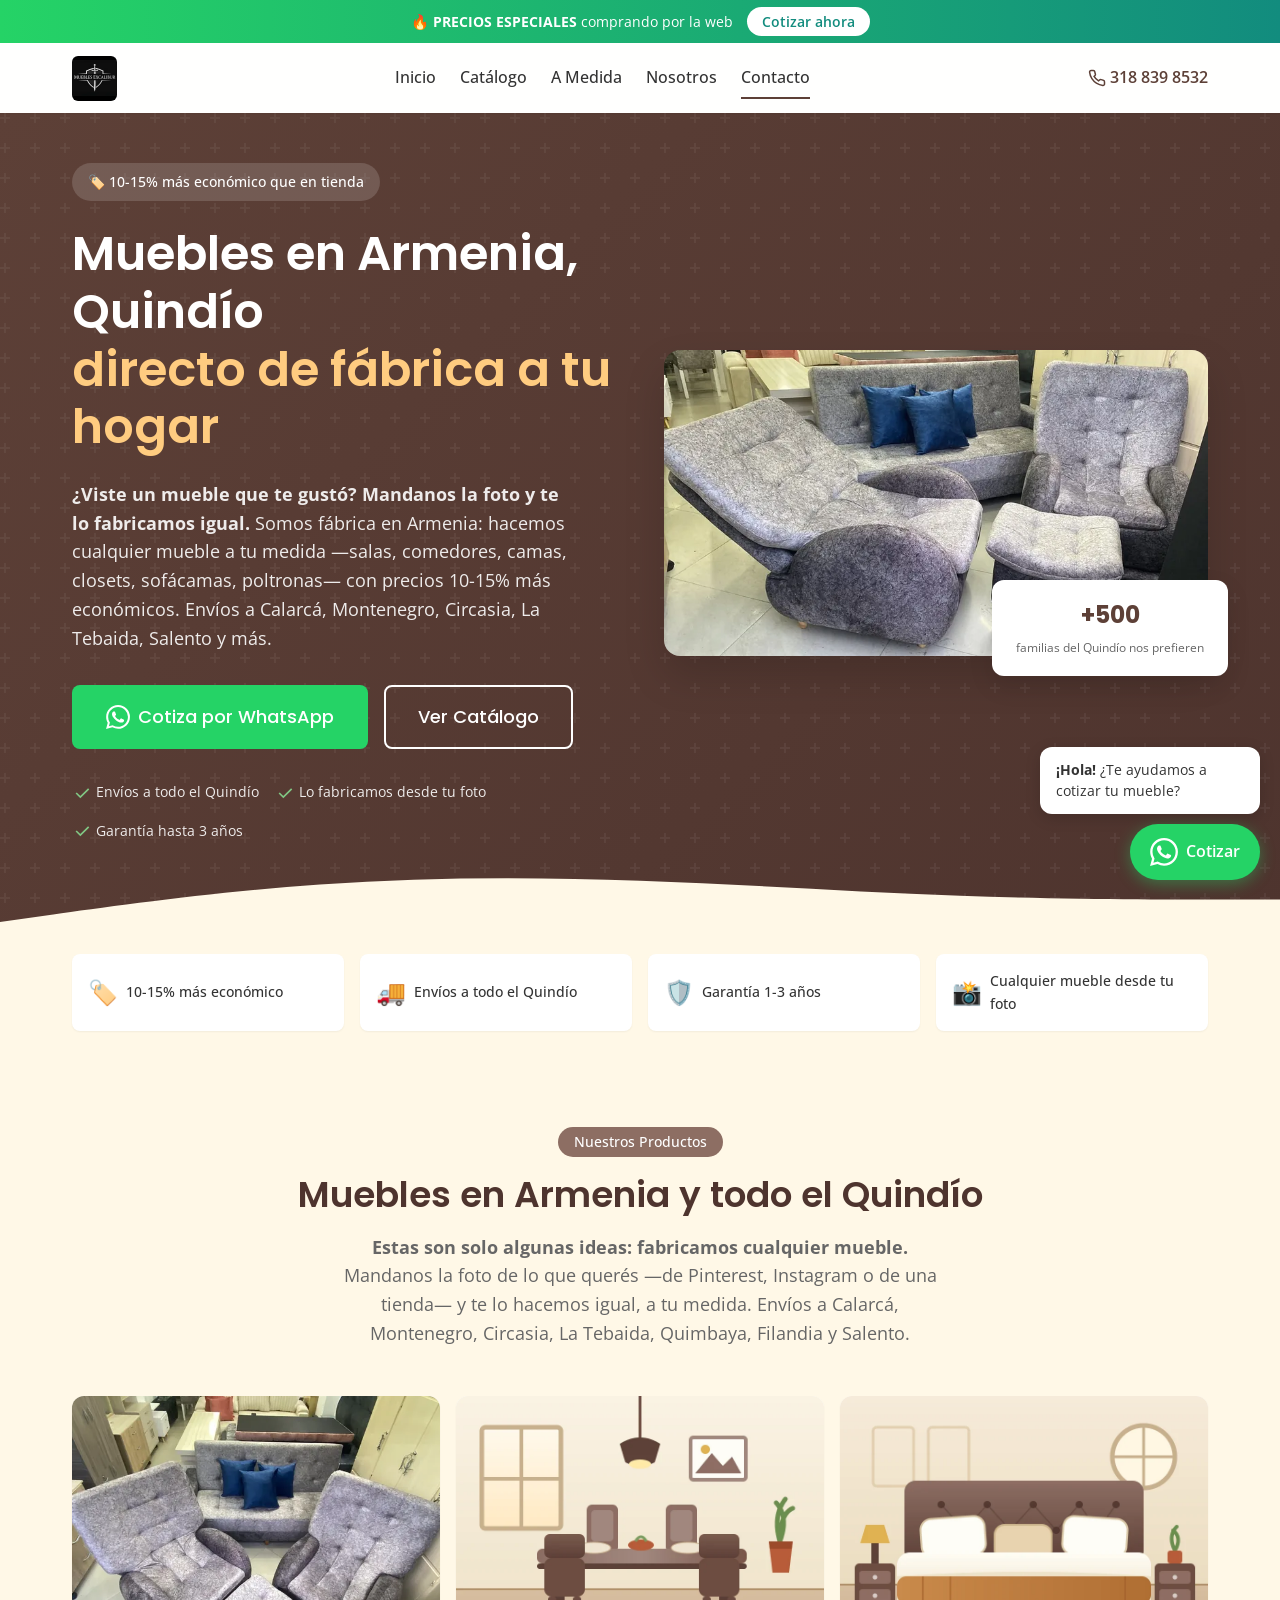
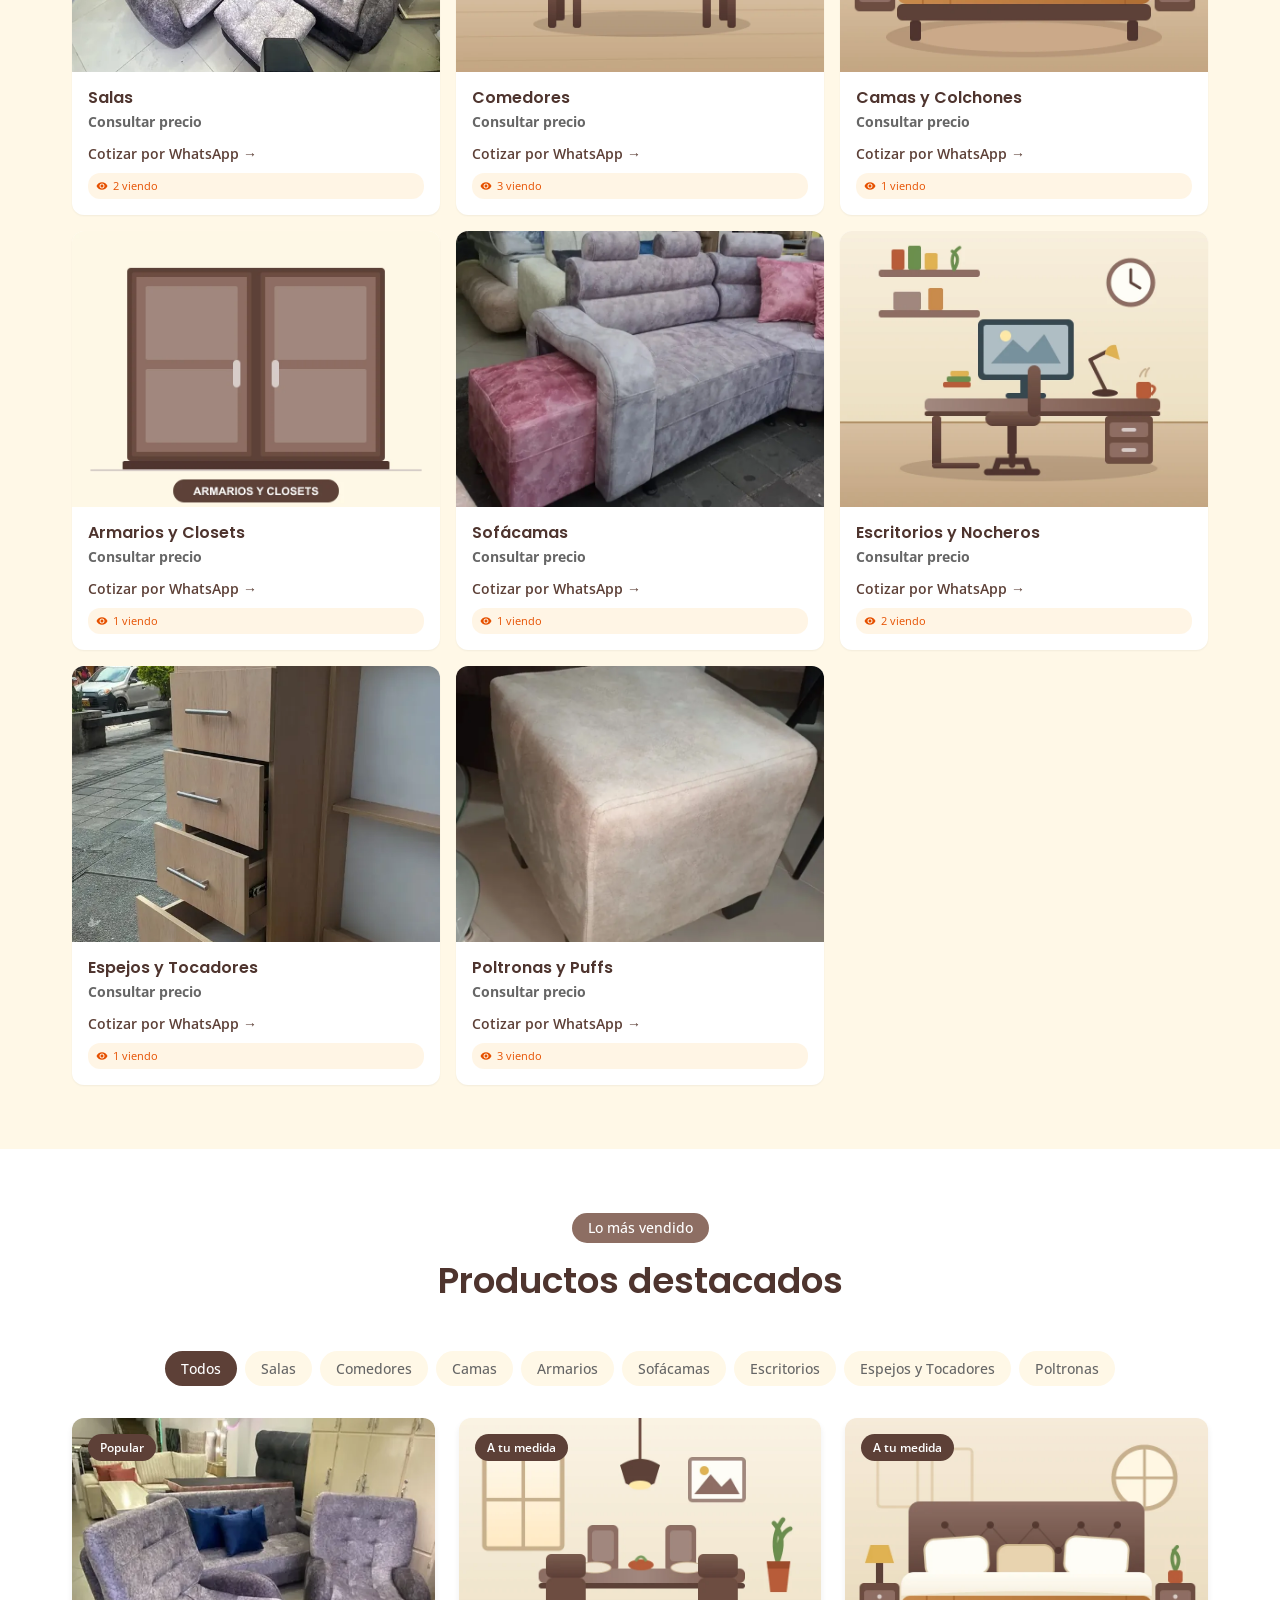
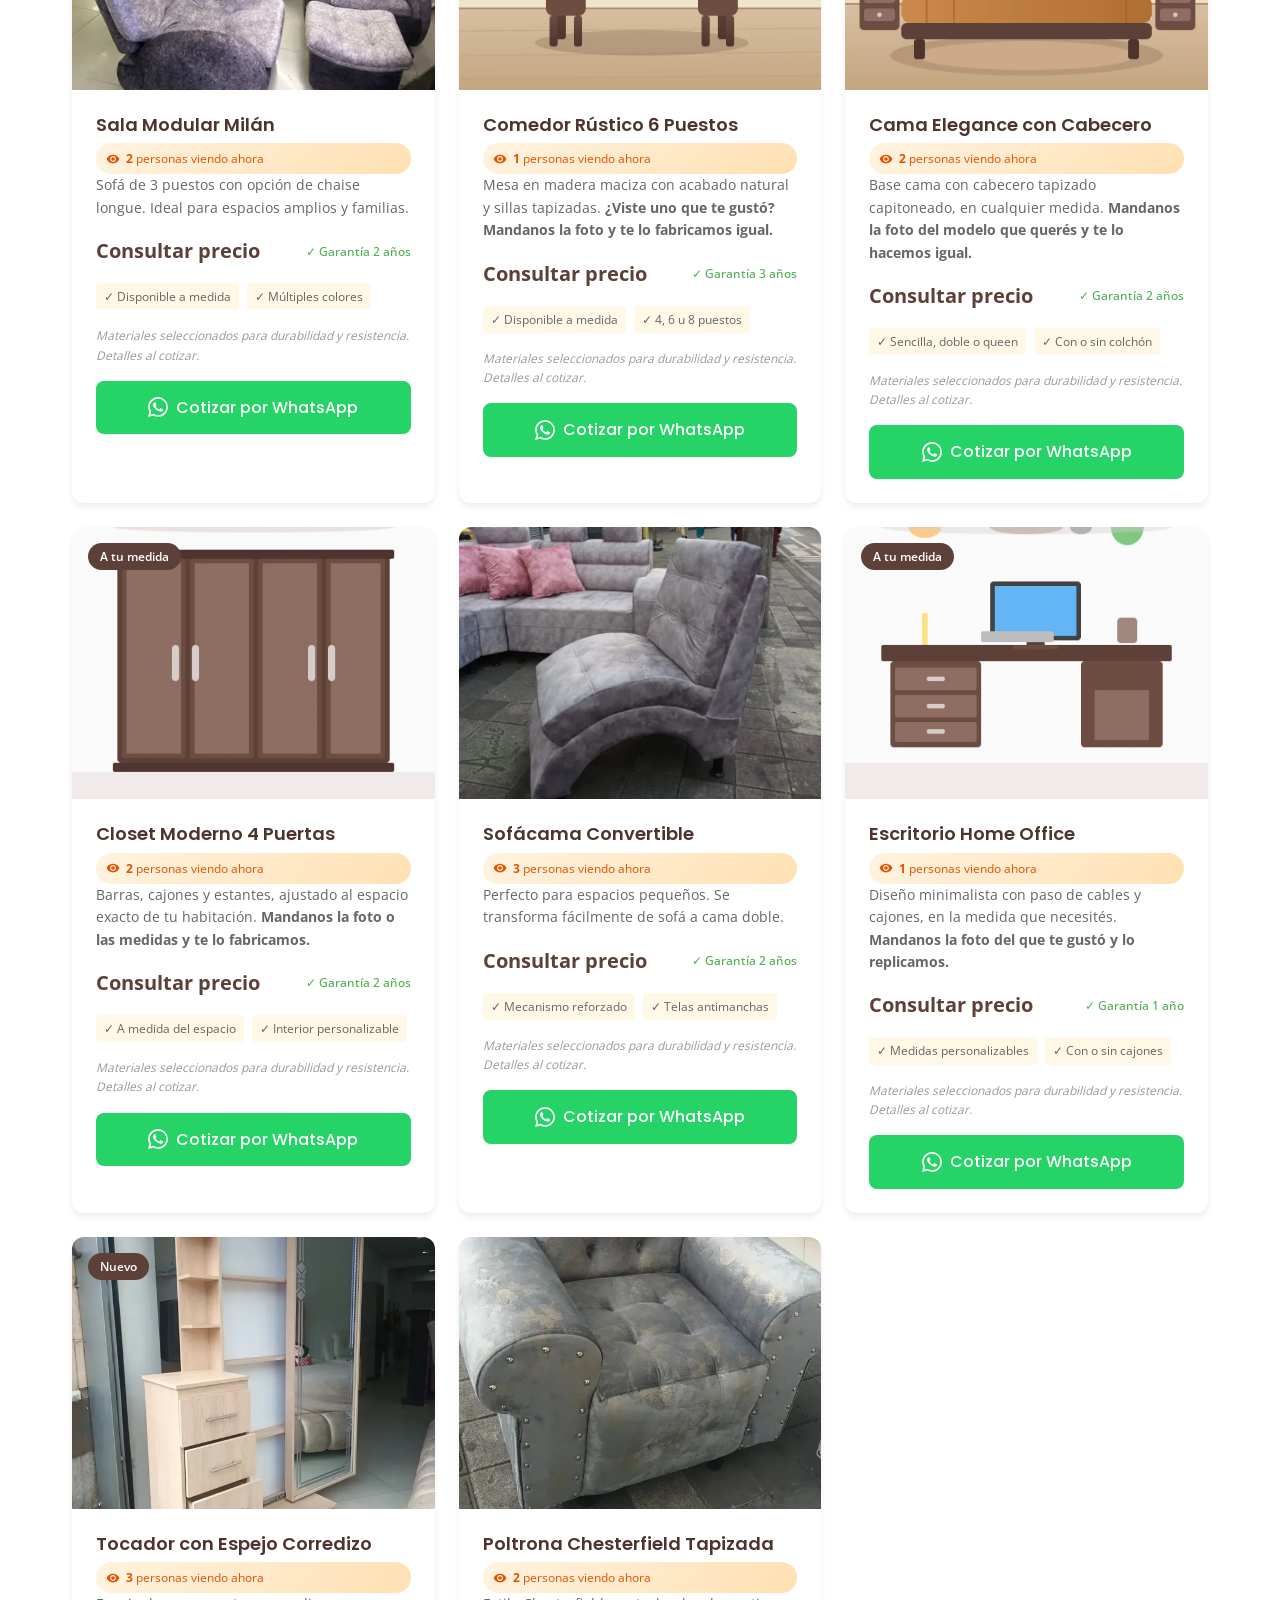
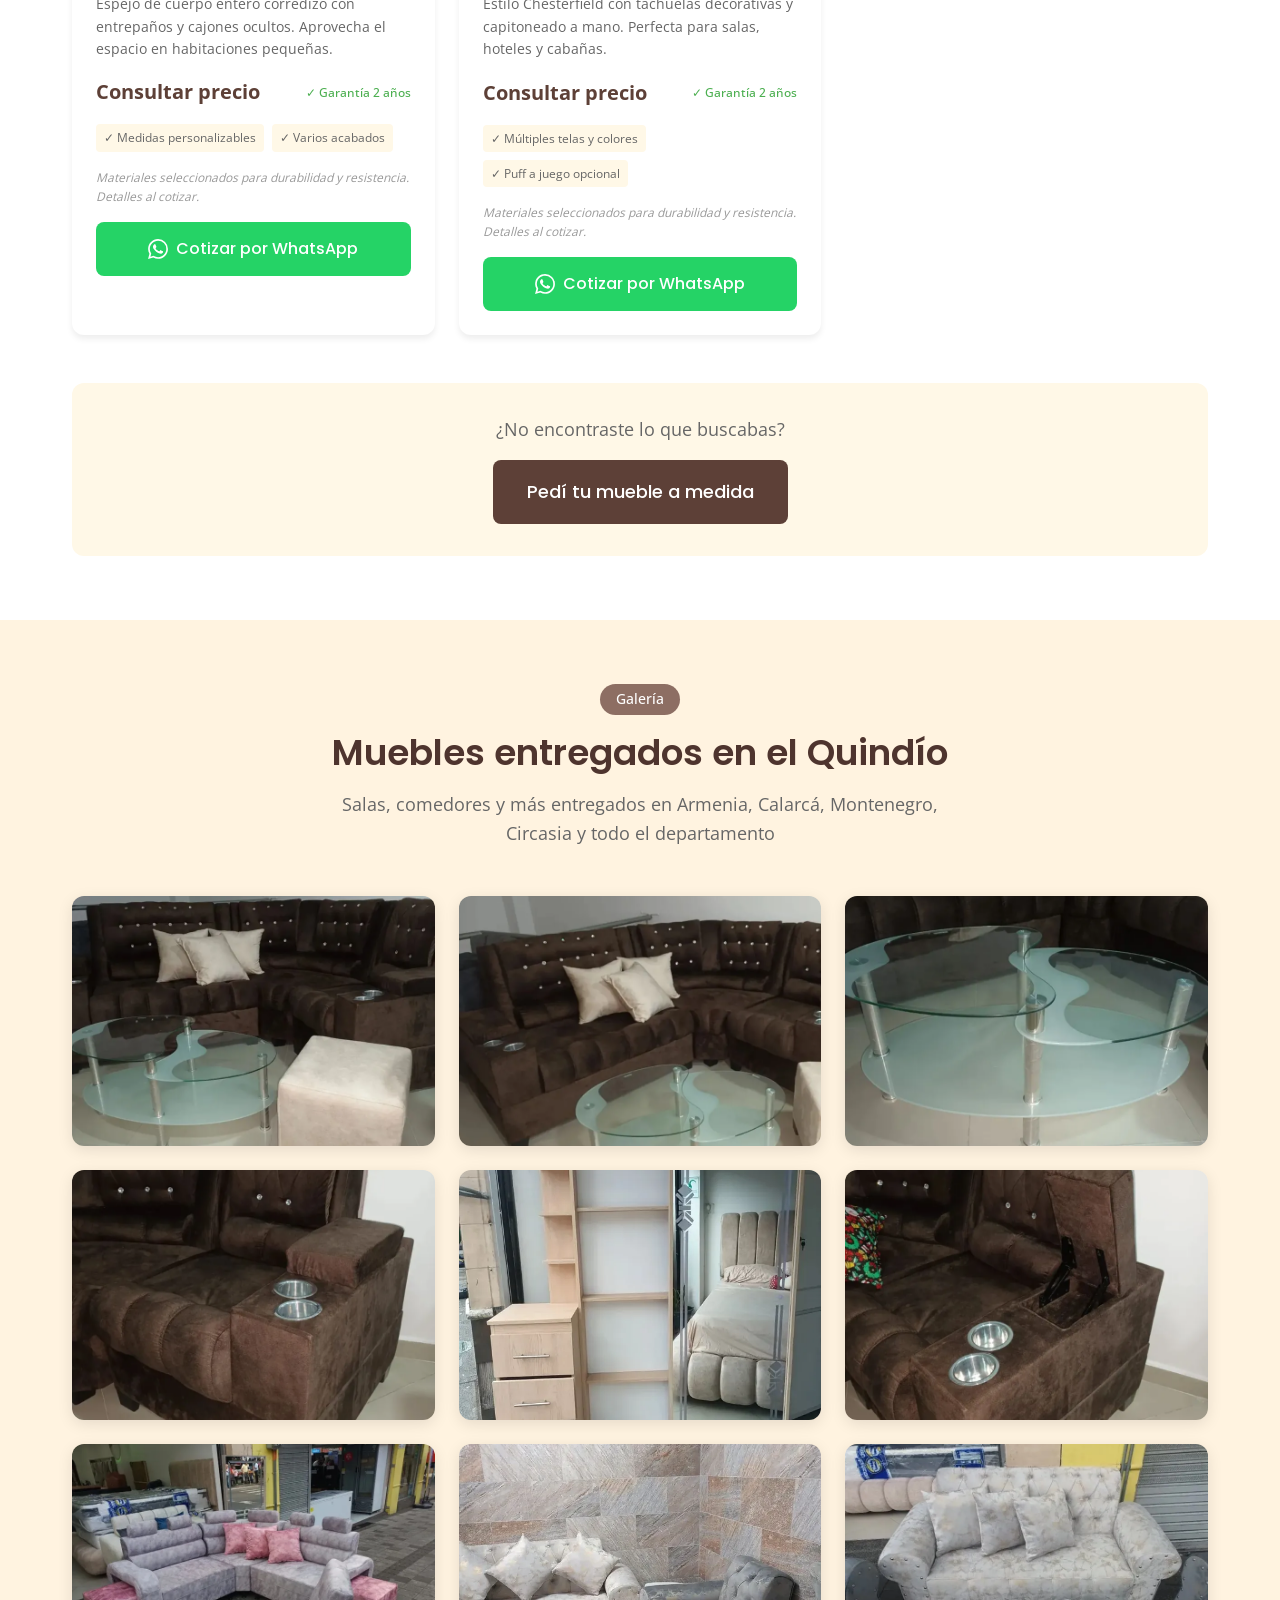
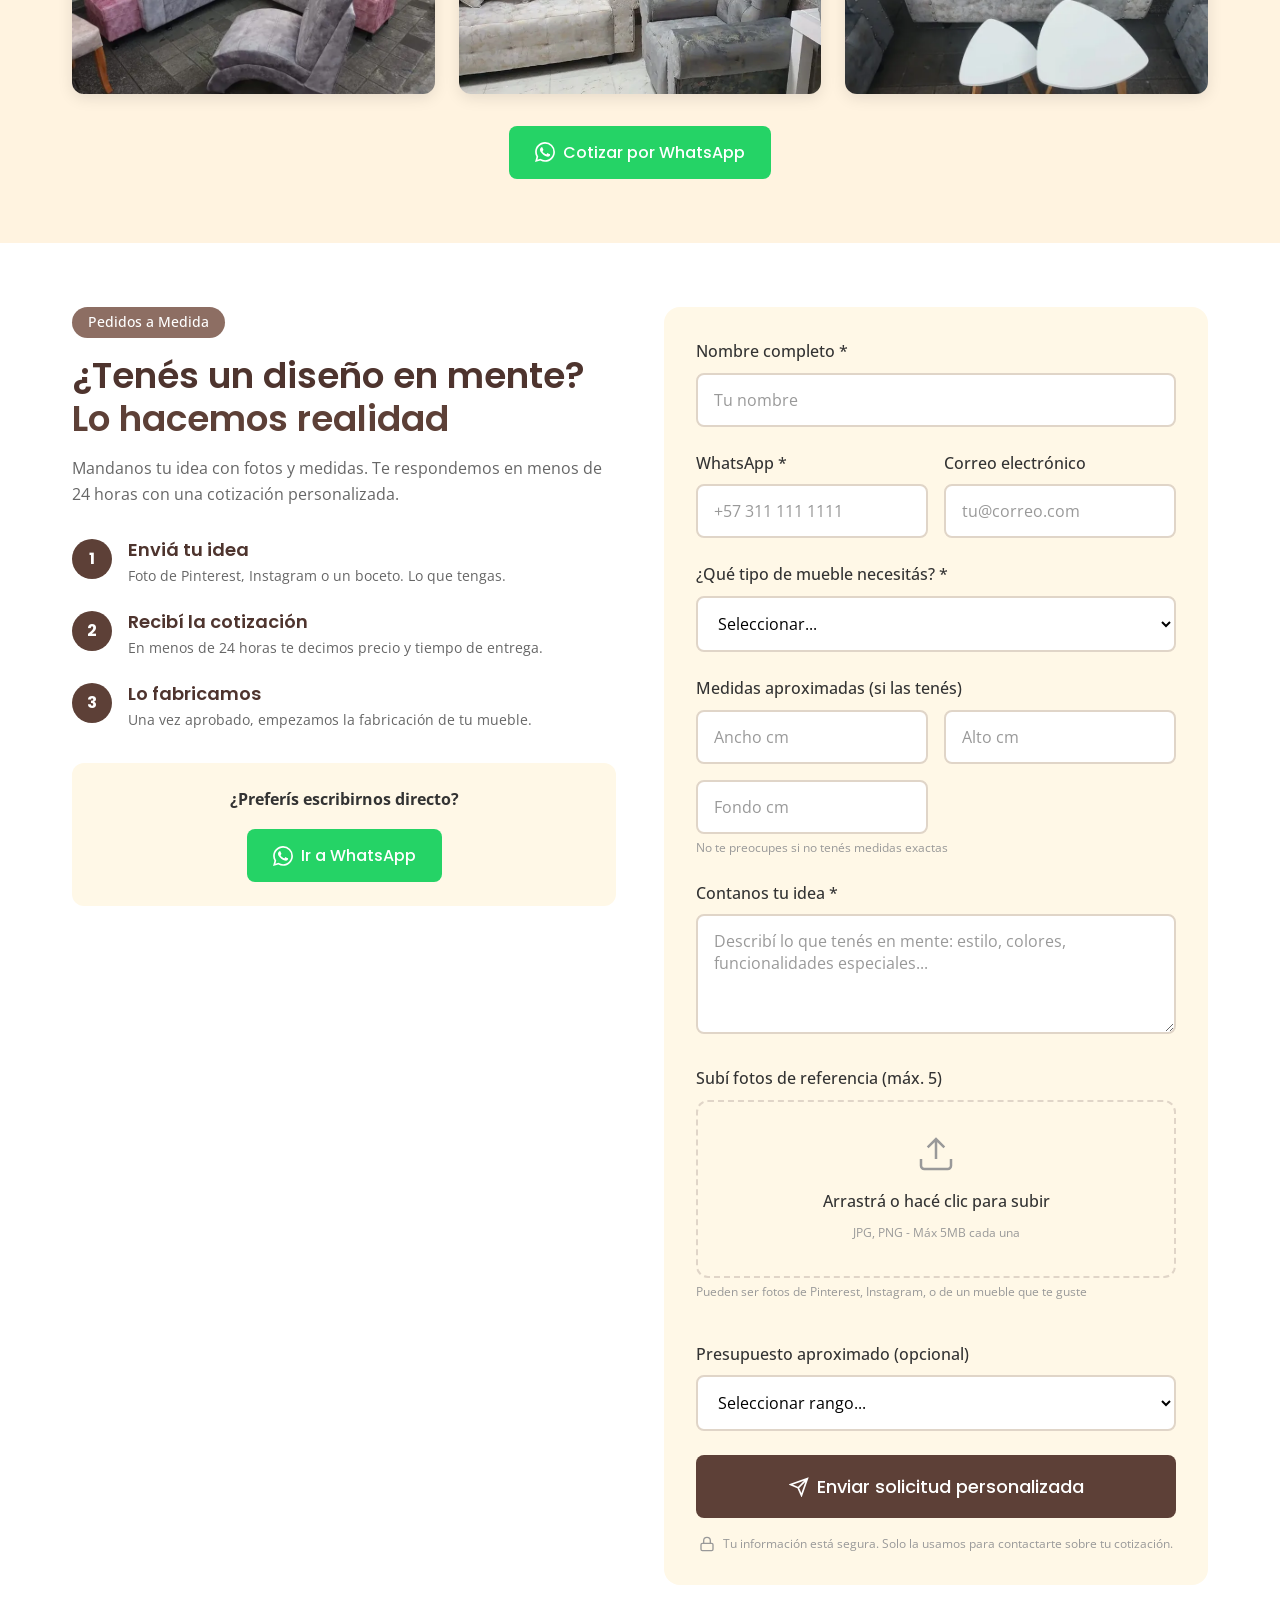
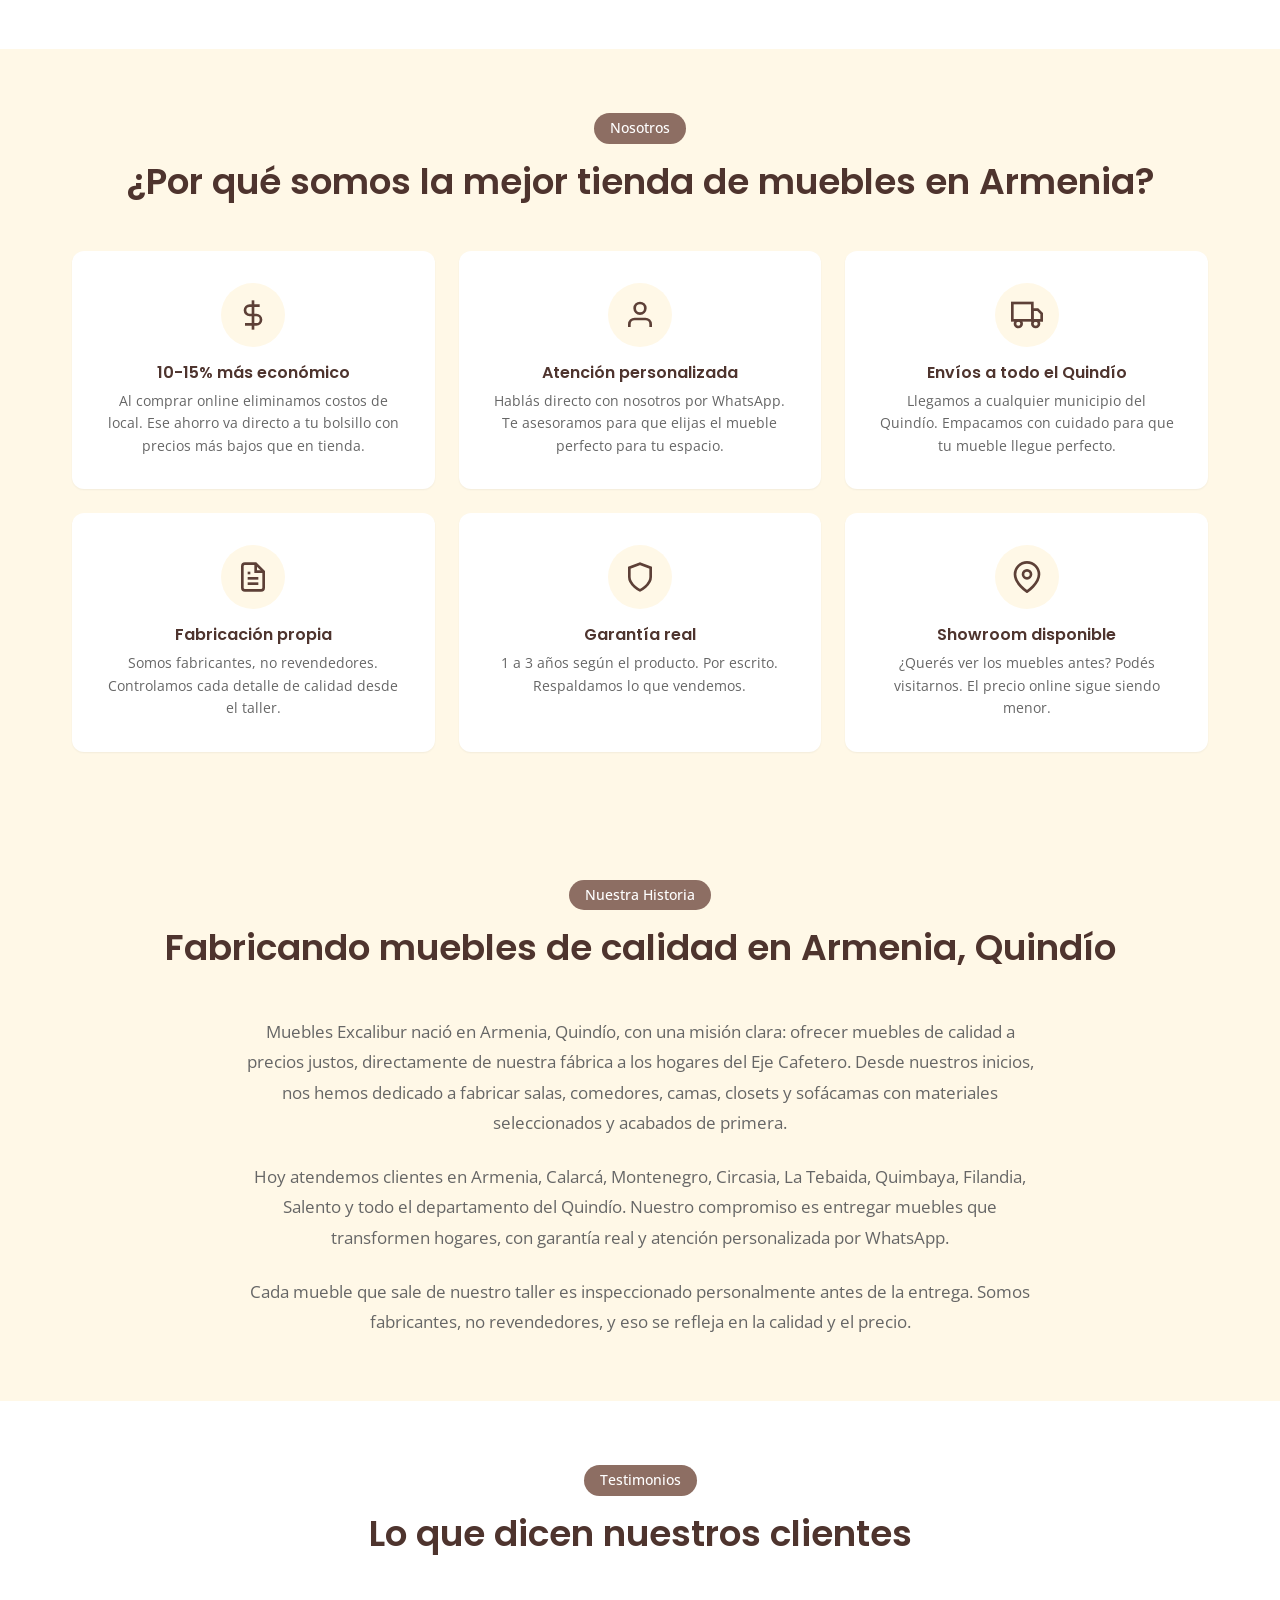
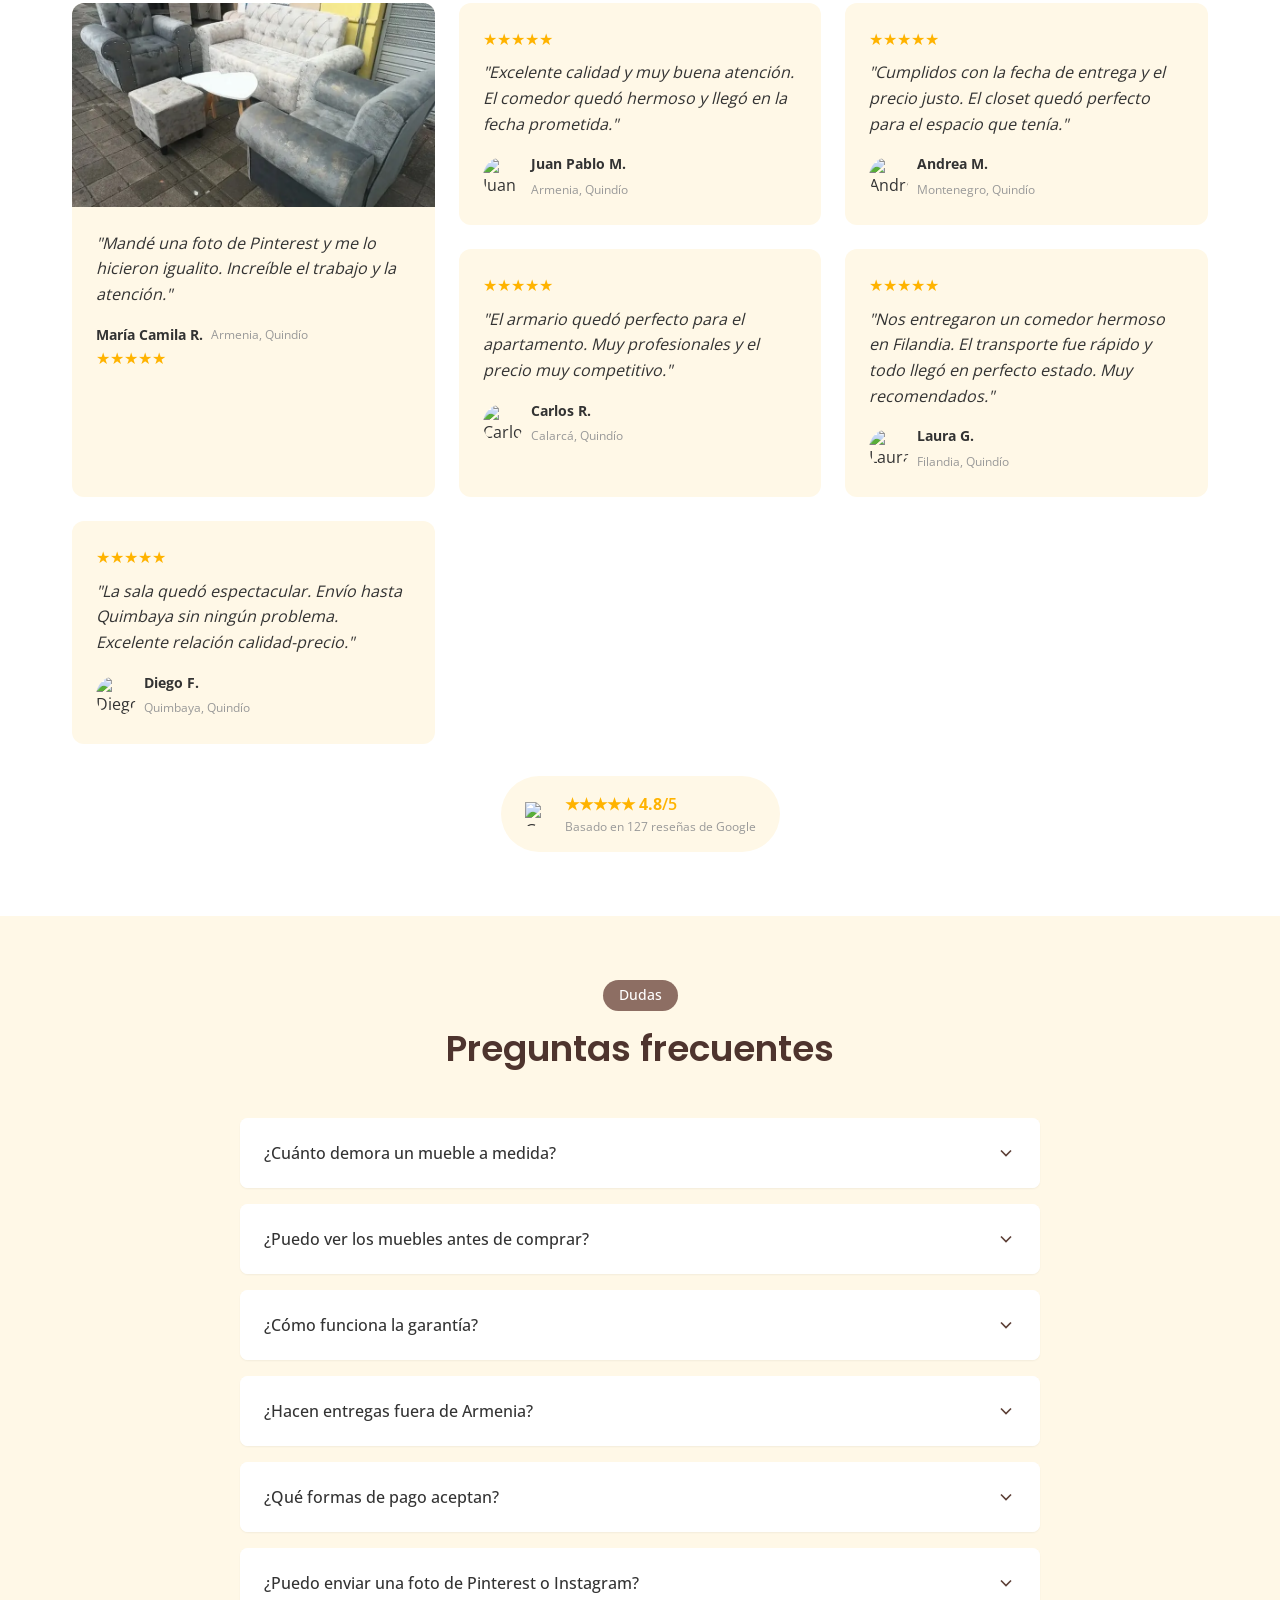
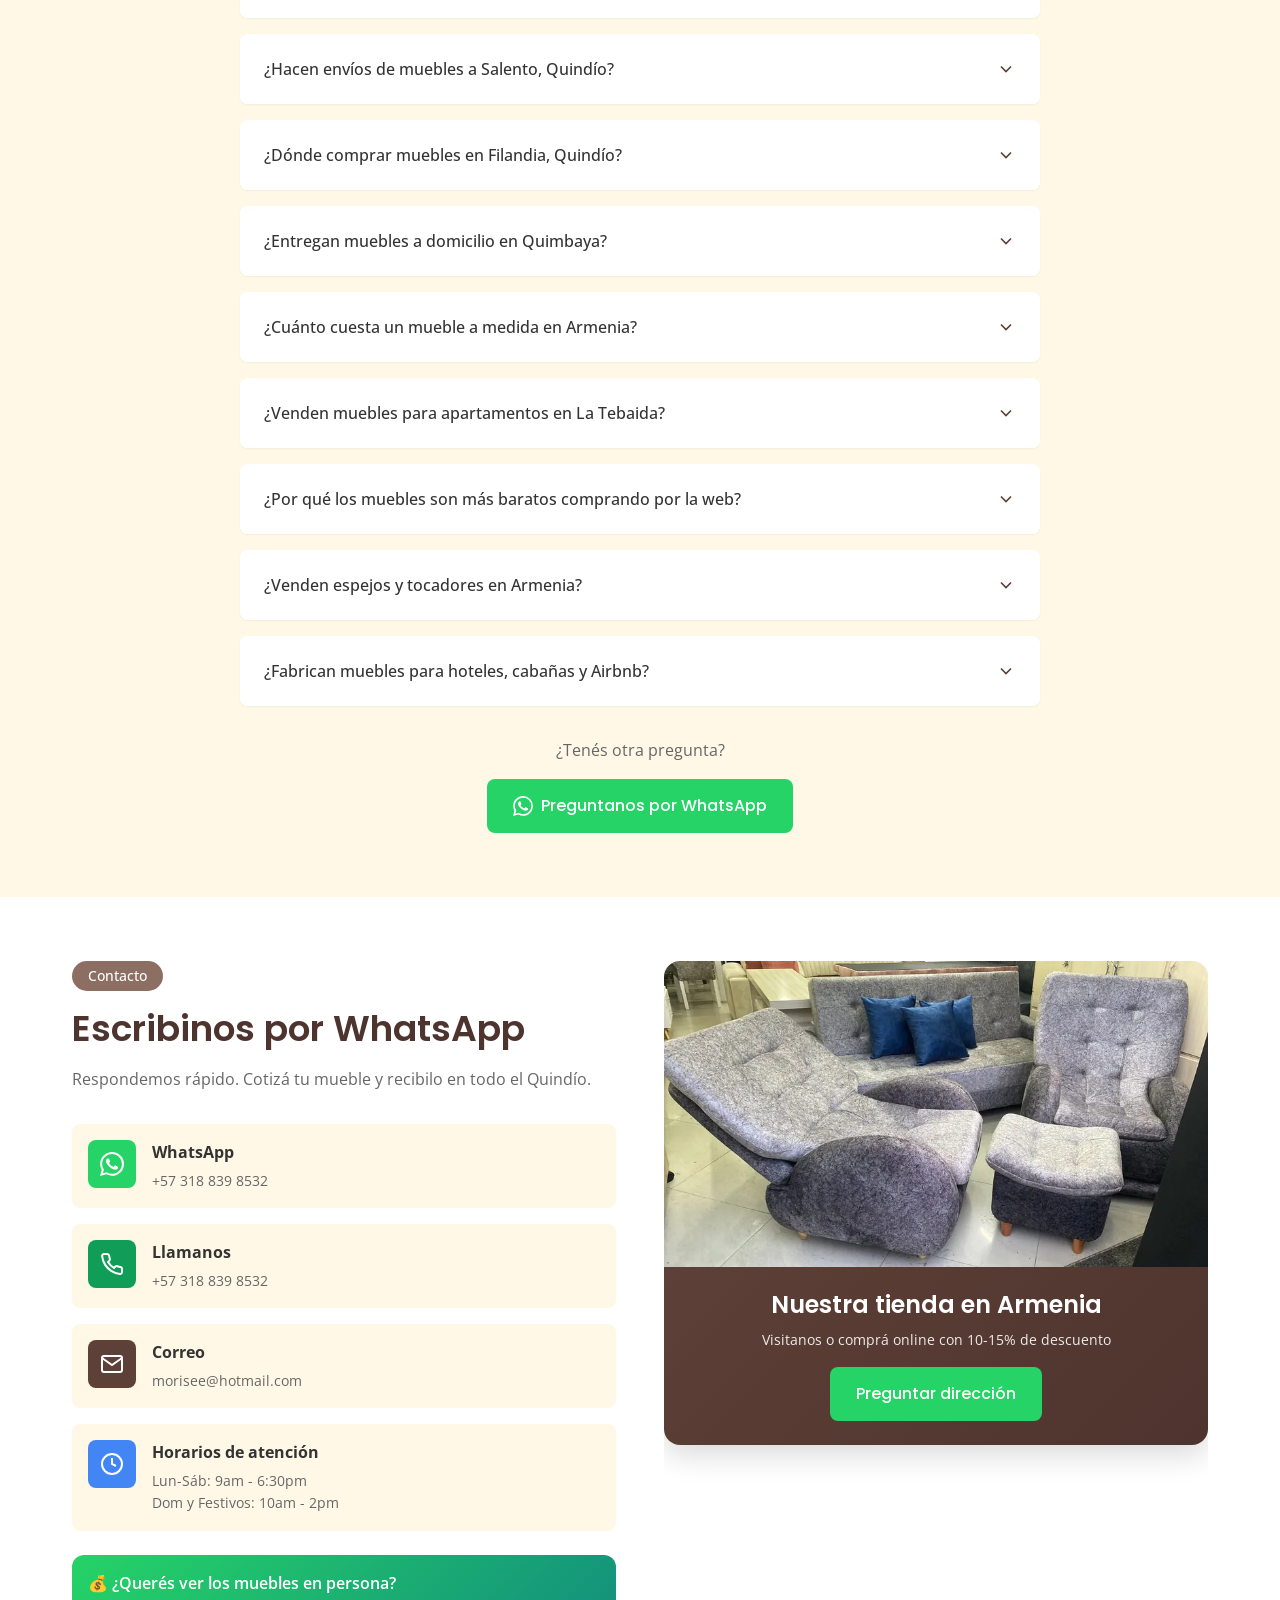
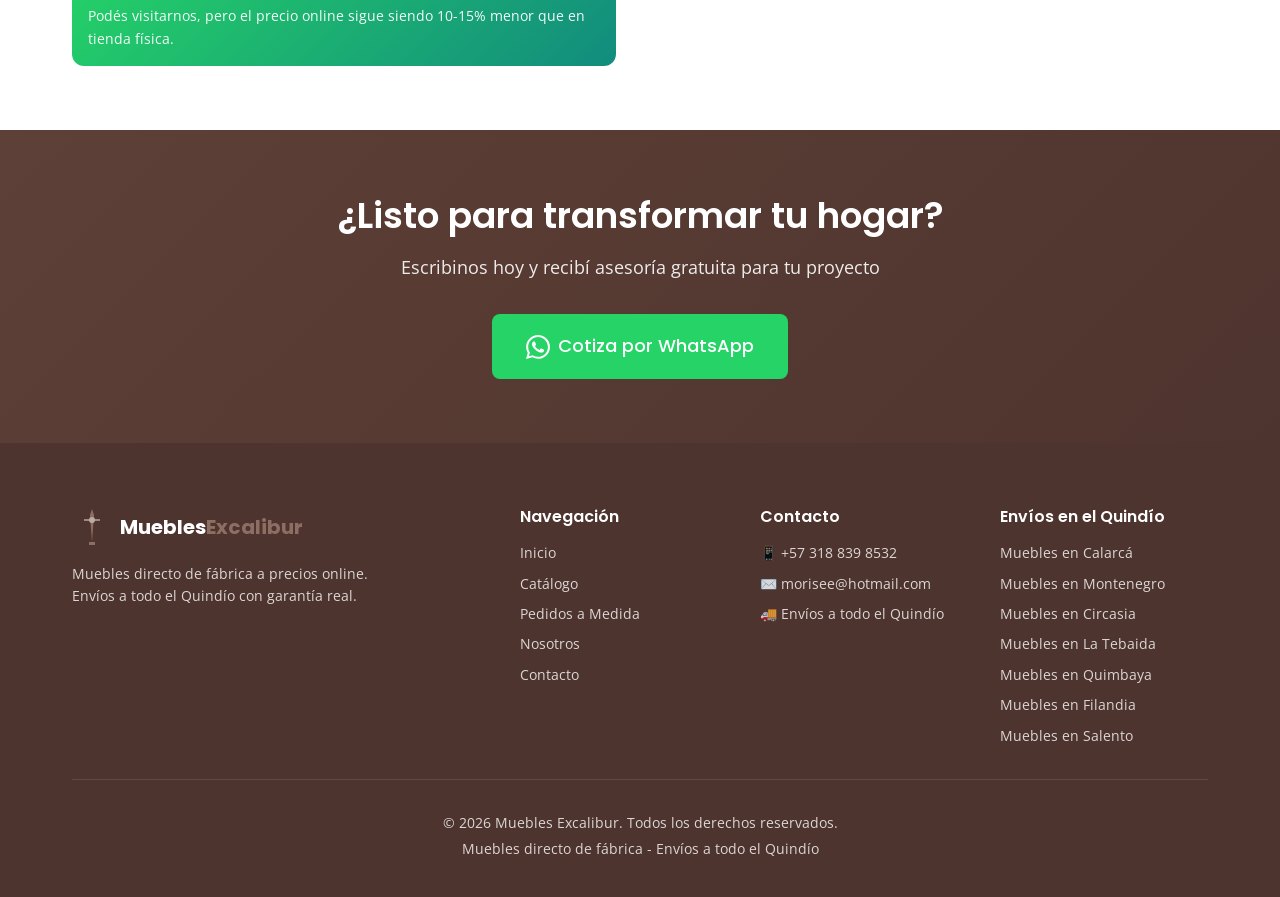
==== index.html @ cde72346 "Deprioritize the analytics download so content paints first Google Analytics pesa 166 KB y es el rec" ====
<!DOCTYPE html>
<!-- Muebles Excalibur - v2.0 - 2026-01-21 -->
<html lang="es-CO">
<head>
    <meta charset="UTF-8">
    <meta name="viewport" content="width=device-width, initial-scale=1.0">
    <meta name="google-site-verification" content="nU2U7CeqAAlBGGuFy47jcdB9jU6i9NDiXU0Qa13Nhok" />

    <!-- Google Analytics -->
    <!-- fetchpriority=low: gtag pesa 166 KB y es el recurso mas grande del sitio.
         Sin esto competia por el ancho de banda con el CSS y las fuentes justo
         cuando la pagina intenta pintar. Sigue cargando en la misma visita. -->
    <script async fetchpriority="low" src="https://www.googletagmanager.com/gtag/js?id=G-S5LZHPLNCJ"></script>
    <script>
      window.dataLayer = window.dataLayer || [];
      function gtag(){dataLayer.push(arguments);}
      gtag('js', new Date());
      gtag('config', 'G-S5LZHPLNCJ');
    </script>

    <!-- SEO Primary Meta Tags -->
    <title>Muebles Excalibur | Fábrica de Muebles en Armenia, Quindío - 10-15% Más Económico</title>
    <meta name="title" content="Muebles Excalibur | Fábrica de Muebles en Armenia, Quindío">
    <meta name="description" content="Mandanos la foto del mueble que querés y te lo fabricamos igual. Fábrica en Armenia, Quindío: salas, comedores, camas, closets a medida. ☎ 318 839 8532">
    <meta name="keywords" content="muebles Armenia, muebles Quindío, fábrica de muebles Armenia, fábrica de muebles Quindío, mueblería Armenia, mueblerías en Armenia Quindío, almacén de muebles Armenia, tienda de muebles Armenia, salas Armenia, comedores Armenia, camas Armenia, closets Armenia, sofácamas Quindío, muebles baratos Quindío, muebles económicos Armenia, muebles a medida Armenia, comprar muebles online Armenia, muebles Salento, muebles Filandia, muebles Calarcá, muebles Montenegro, muebles Circasia, muebles La Tebaida, muebles Quimbaya, muebles Eje Cafetero, espejos Armenia, tocadores Armenia, poltronas Armenia, sillones Armenia, puffs Armenia, muebles para hoteles Quindío, muebles para cabañas Salento, muebles para Airbnb Eje Cafetero, Muebles Excalibur">
    <meta name="author" content="Muebles Excalibur">
    <meta name="robots" content="index, follow, max-image-preview:large, max-snippet:-1, max-video-preview:-1">
    <meta name="googlebot" content="index, follow">
    <meta name="bingbot" content="index, follow">

    <!-- Canonical URL -->
    <link rel="canonical" href="https://mueblesexcalibur.com/">

    <!-- Language and Region -->
    <meta name="language" content="Spanish">
    <meta name="geo.region" content="CO-QUI">
    <meta name="geo.placename" content="Armenia, Quindío">
    <meta name="geo.position" content="4.5339;-75.6811">
    <meta name="ICBM" content="4.5339, -75.6811">

    <!-- Open Graph / Facebook -->
    <meta property="og:type" content="website">
    <meta property="og:url" content="https://mueblesexcalibur.com/">
    <meta property="og:title" content="Muebles Excalibur | Fábrica de Muebles en Armenia, Quindío">
    <meta property="og:description" content="Muebles directo de fábrica. 10-15% más económico comprando online. Salas, comedores, camas y más. Envío a todo el Quindío.">
    <meta property="og:image" content="https://mueblesexcalibur.com/images/og-image.jpg">
    <meta property="og:image:alt" content="Sala moderna fabricada por Muebles Excalibur en Armenia, Quindío">
    <meta property="og:image:width" content="1200">
    <meta property="og:image:height" content="630">
    <meta property="og:locale" content="es_CO">
    <meta property="og:site_name" content="Muebles Excalibur">

    <!-- Twitter Card -->
    <meta name="twitter:card" content="summary_large_image">
    <meta name="twitter:url" content="https://mueblesexcalibur.com/">
    <meta name="twitter:title" content="Muebles Excalibur | Fábrica de Muebles en Armenia, Quindío">
    <meta name="twitter:description" content="Muebles directo de fábrica. 10-15% más económico comprando online. Envío a todo el Quindío.">
    <meta name="twitter:image" content="https://mueblesexcalibur.com/images/og-image.jpg">

    <!-- Additional SEO -->
    <meta name="theme-color" content="#5D4037">
    <meta name="msapplication-TileColor" content="#5D4037">
    <meta name="apple-mobile-web-app-title" content="Muebles Excalibur">
    <meta name="application-name" content="Muebles Excalibur">

    <!-- Preconnect for Performance -->
    <link rel="dns-prefetch" href="https://wa.me">
    <!-- El hero solo se muestra desde 1024px (.hero-image esta en display:none por
         debajo), asi que sin este media el celular descargaba la imagen con
         prioridad alta para no mostrarla nunca. -->
    <link rel="preload" as="image" href="images/sala-1.webp" imagesrcset="images/sala-1-800.webp 800w, images/sala-1.webp 1200w" imagesizes="50vw" type="image/webp" media="(min-width: 1024px)">

    <!-- Fonts -->
    <link rel="preload" href="fonts/open-sans-variable.woff2" as="font" type="font/woff2" crossorigin>
    <link rel="preload" href="fonts/poppins-700.woff2" as="font" type="font/woff2" crossorigin>
    <link rel="stylesheet" href="fonts.css">

    <!-- Styles -->
    <link rel="stylesheet" href="styles.css">

    <!-- Favicon -->
    <link rel="icon" type="image/jpeg" href="images/logo.jpg">
    <link rel="apple-touch-icon" href="images/logo.jpg">

    <!-- Schema.org Structured Data - LocalBusiness -->
    <script type="application/ld+json">
    {
        "@context": "https://schema.org",
        "@type": "FurnitureStore",
        "name": "Muebles Excalibur",
        "description": "Fábrica de muebles en Armenia, Quindío. Salas, comedores, camas, closets y sofácamas a precios de fábrica.",
        "url": "https://mueblesexcalibur.com",
        "telephone": "+573188398532",
        "email": "morisee@hotmail.com",
        "address": {
            "@type": "PostalAddress",
            "addressLocality": "Armenia",
            "addressRegion": "Quindío",
            "addressCountry": "CO"
        },
        "geo": {
            "@type": "GeoCoordinates",
            "latitude": "4.5339",
            "longitude": "-75.6811"
        },
        "openingHoursSpecification": [
            {
                "@type": "OpeningHoursSpecification",
                "dayOfWeek": ["Monday", "Tuesday", "Wednesday", "Thursday", "Friday", "Saturday"],
                "opens": "09:00",
                "closes": "18:30"
            },
            {
                "@type": "OpeningHoursSpecification",
                "dayOfWeek": ["Sunday"],
                "opens": "10:00",
                "closes": "14:00"
            }
        ],
        "priceRange": "$$",
        "paymentAccepted": "Efectivo, Transferencia bancaria",
        "currenciesAccepted": "COP",
        "areaServed": [
            { "@type": "State", "name": "Quindío" },
            { "@type": "City", "name": "Armenia" },
            { "@type": "City", "name": "Calarcá" },
            { "@type": "City", "name": "Montenegro" },
            { "@type": "City", "name": "Circasia" },
            { "@type": "City", "name": "La Tebaida" },
            { "@type": "City", "name": "Quimbaya" },
            { "@type": "City", "name": "Filandia" },
            { "@type": "City", "name": "Salento" }
        ],
        "image": "https://mueblesexcalibur.com/images/og-image.jpg",
        "aggregateRating": {
            "@type": "AggregateRating",
            "ratingValue": "4.8",
            "reviewCount": "127"
        }
    }
    </script>

    <!-- Schema.org - Organization -->
    <script type="application/ld+json">
    {
        "@context": "https://schema.org",
        "@type": "Organization",
        "name": "Muebles Excalibur",
        "url": "https://mueblesexcalibur.com",
        "logo": "https://mueblesexcalibur.com/images/logo.jpg",
        "contactPoint": {
            "@type": "ContactPoint",
            "telephone": "+57-318-839-8532",
            "contactType": "sales",
            "availableLanguage": "Spanish"
        }
    }
    </script>

    <!-- Schema.org - WebSite -->
    <script type="application/ld+json">
    {
        "@context": "https://schema.org",
        "@type": "WebSite",
        "name": "Muebles Excalibur",
        "alternateName": "Muebles Excalibur Armenia Quindío",
        "url": "https://mueblesexcalibur.com/",
        "inLanguage": "es-CO",
        "publisher": {
            "@type": "Organization",
            "name": "Muebles Excalibur"
        }
    }
    </script>

    <!-- Schema.org - BreadcrumbList -->
    <script type="application/ld+json">
    {
        "@context": "https://schema.org",
        "@type": "BreadcrumbList",
        "itemListElement": [
            {
                "@type": "ListItem",
                "position": 1,
                "name": "Inicio",
                "item": "https://mueblesexcalibur.com/"
            },
            {
                "@type": "ListItem",
                "position": 2,
                "name": "Catálogo",
                "item": "https://mueblesexcalibur.com/#catalogo"
            },
            {
                "@type": "ListItem",
                "position": 3,
                "name": "Pedidos a Medida",
                "item": "https://mueblesexcalibur.com/#medida"
            },
            {
                "@type": "ListItem",
                "position": 4,
                "name": "Contacto",
                "item": "https://mueblesexcalibur.com/#contacto"
            }
        ]
    }
    </script>

    <!-- Schema.org - FAQPage for Rich Snippets -->
    <script type="application/ld+json">
    {
        "@context": "https://schema.org",
        "@type": "FAQPage",
        "mainEntity": [
            {
                "@type": "Question",
                "name": "¿Cuánto demora un mueble a medida en Armenia, Quindío?",
                "acceptedAnswer": {
                    "@type": "Answer",
                    "text": "Dependiendo del mueble, entre 2 y 4 semanas. Muebles de exhibición los entregamos en 2-3 días hábiles en Armenia y todo el Quindío."
                }
            },
            {
                "@type": "Question",
                "name": "¿Puedo ver los muebles antes de comprar en Muebles Excalibur?",
                "acceptedAnswer": {
                    "@type": "Answer",
                    "text": "¡Claro! Visitanos en el centro de Armenia. Tenemos muebles de exhibición y muestras de telas y materiales."
                }
            },
            {
                "@type": "Question",
                "name": "¿Cómo funciona la garantía de muebles en Muebles Excalibur?",
                "acceptedAnswer": {
                    "@type": "Answer",
                    "text": "Todos nuestros muebles tienen garantía de 1 a 3 años según el producto. Cubrimos defectos de fabricación y materiales. Te damos un certificado por escrito con tu compra."
                }
            },
            {
                "@type": "Question",
                "name": "¿Hacen entregas de muebles fuera de Armenia?",
                "acceptedAnswer": {
                    "@type": "Answer",
                    "text": "Sí, entregamos en todo el Quindío: Calarcá, Montenegro, Circasia, La Tebaida, Quimbaya, Filandia, Salento y demás municipios. El costo de transporte lo cotizamos según la distancia."
                }
            },
            {
                "@type": "Question",
                "name": "¿Qué formas de pago aceptan para comprar muebles?",
                "acceptedAnswer": {
                    "@type": "Answer",
                    "text": "Efectivo y transferencia bancaria (Bancolombia, Nequi, Daviplata). Para pedidos a medida pedimos un anticipo del 50% para iniciar fabricación."
                }
            },
            {
                "@type": "Question",
                "name": "¿Dónde comprar muebles baratos en Armenia, Quindío?",
                "acceptedAnswer": {
                    "@type": "Answer",
                    "text": "En Muebles Excalibur ofrecemos precios de fábrica, 10-15% más económicos que en tiendas tradicionales. Vendemos salas, comedores, camas, closets y sofácamas directamente al público en Armenia, Quindío."
                }
            },
            {
                "@type": "Question",
                "name": "¿Hacen envíos de muebles a Salento, Quindío?",
                "acceptedAnswer": {
                    "@type": "Answer",
                    "text": "Sí, entregamos muebles en Salento. Muchos de nuestros clientes en Salento nos eligen para amueblar cabañas, hoteles y casas. El transporte se cotiza según las dimensiones del mueble. Escribinos por WhatsApp para coordinar la entrega."
                }
            },
            {
                "@type": "Question",
                "name": "¿Dónde comprar muebles en Filandia, Quindío?",
                "acceptedAnswer": {
                    "@type": "Answer",
                    "text": "En Muebles Excalibur fabricamos y entregamos muebles en Filandia. Ofrecemos salas, comedores, camas, closets y sofácamas con precios de fábrica, 10-15% más económicos que en tiendas. Hacemos envíos directos a Filandia desde Armenia."
                }
            },
            {
                "@type": "Question",
                "name": "¿Entregan muebles a domicilio en Quimbaya?",
                "acceptedAnswer": {
                    "@type": "Answer",
                    "text": "Sí, hacemos entregas a domicilio en Quimbaya y en todo el Quindío. Empacamos con cuidado y transportamos en vehículos adecuados. El costo de envío a Quimbaya lo cotizamos según el tamaño del mueble."
                }
            },
            {
                "@type": "Question",
                "name": "¿Cuánto cuesta un mueble a medida en Armenia, Quindío?",
                "acceptedAnswer": {
                    "@type": "Answer",
                    "text": "El precio de un mueble a medida depende del diseño, los materiales y las dimensiones. En Muebles Excalibur manejamos precios desde $350.000 para muebles sencillos hasta $5.000.000+ para proyectos completos. Mandanos tu idea por WhatsApp y te cotizamos sin compromiso."
                }
            },
            {
                "@type": "Question",
                "name": "¿Venden muebles para apartamentos en La Tebaida?",
                "acceptedAnswer": {
                    "@type": "Answer",
                    "text": "Sí, tenemos muebles ideales para apartamentos en La Tebaida: sofácamas que ahorran espacio, closets a medida y escritorios compactos. Entregamos directo a La Tebaida con precios de fábrica."
                }
            },
            {
                "@type": "Question",
                "name": "¿Por qué los muebles son más baratos comprando por la web?",
                "acceptedAnswer": {
                    "@type": "Answer",
                    "text": "Al comprar online eliminamos costos de vendedores, alquiler de local grande y comisiones. Ese ahorro lo trasladamos a nuestros clientes con precios 10-15% más bajos. Es el mismo mueble, la misma calidad, la misma garantía, pero más económico. Aplica para Armenia, Calarcá, Montenegro, Circasia, La Tebaida, Quimbaya, Filandia y Salento."
                }
            },
            {
                "@type": "Question",
                "name": "¿Venden espejos y tocadores en Armenia, Quindío?",
                "acceptedAnswer": {
                    "@type": "Answer",
                    "text": "Sí, fabricamos tocadores con espejo corredizo, entrepaños y cajones, ideales para habitaciones. También espejos decorativos. Los entregamos en Armenia y todo el Quindío con precios de fábrica."
                }
            },
            {
                "@type": "Question",
                "name": "¿Fabrican muebles para hoteles, cabañas y Airbnb en el Quindío?",
                "acceptedAnswer": {
                    "@type": "Answer",
                    "text": "Sí, amueblamos hoteles, fincas, cabañas y apartamentos turísticos en Salento, Filandia, Armenia y todo el Eje Cafetero. Manejamos precios especiales por volumen y fabricamos a medida según el estilo de tu propiedad. Escribinos por WhatsApp para una cotización."
                }
            }
        ]
    }
    </script>

    <!-- Schema.org - Product List for Rich Snippets -->
    <script type="application/ld+json">
    {
        "@context": "https://schema.org",
        "@type": "ItemList",
        "name": "Productos Destacados - Muebles Excalibur Armenia",
        "numberOfItems": 8,
        "itemListElement": [
            {
                "@type": "ListItem",
                "position": 1,
                "item": {
                    "@type": "Product",
                    "name": "Sala Modular Milán",
                    "description": "Sofá de 3 puestos con opción de chaise longue. Disponible a medida en múltiples colores. Ideal para hogares en Armenia, Quindío.",
                    "image": "https://mueblesexcalibur.com/images/sala-3.jpg",
                    "brand": { "@type": "Brand", "name": "Muebles Excalibur" },
                    "offers": {
                        "@type": "AggregateOffer",
                        "priceCurrency": "COP",
                        "lowPrice": "800000",
                        "highPrice": "2500000",
                        "availability": "https://schema.org/InStock",
                        "seller": { "@type": "Organization", "name": "Muebles Excalibur" }
                    },
                    "aggregateRating": {
                        "@type": "AggregateRating",
                        "ratingValue": "4.9",
                        "reviewCount": "34"
                    }
                }
            },
            {
                "@type": "ListItem",
                "position": 2,
                "item": {
                    "@type": "Product",
                    "name": "Comedor Rústico 6 Puestos",
                    "description": "Mesa en madera maciza con acabado natural. Sillas ergonómicas con tapizado lavable. Entrega en Armenia y todo el Quindío.",
                    "image": "https://mueblesexcalibur.com/images/cat-comedores.jpg",
                    "brand": { "@type": "Brand", "name": "Muebles Excalibur" },
                    "offers": {
                        "@type": "AggregateOffer",
                        "priceCurrency": "COP",
                        "lowPrice": "1200000",
                        "highPrice": "3500000",
                        "availability": "https://schema.org/InStock"
                    },
                    "aggregateRating": {
                        "@type": "AggregateRating",
                        "ratingValue": "4.8",
                        "reviewCount": "28"
                    }
                }
            },
            {
                "@type": "ListItem",
                "position": 3,
                "item": {
                    "@type": "Product",
                    "name": "Cama Elegance con Cabecero",
                    "description": "Base cama con cabecero tapizado capitoneado. Disponible en todas las medidas estándar. Envío a todo el Quindío.",
                    "image": "https://mueblesexcalibur.com/images/cat-camas.jpg",
                    "brand": { "@type": "Brand", "name": "Muebles Excalibur" },
                    "offers": {
                        "@type": "AggregateOffer",
                        "priceCurrency": "COP",
                        "lowPrice": "600000",
                        "highPrice": "1800000",
                        "availability": "https://schema.org/InStock"
                    },
                    "aggregateRating": {
                        "@type": "AggregateRating",
                        "ratingValue": "4.7",
                        "reviewCount": "22"
                    }
                }
            },
            {
                "@type": "ListItem",
                "position": 4,
                "item": {
                    "@type": "Product",
                    "name": "Closet Moderno 4 Puertas",
                    "description": "Amplio espacio de almacenamiento con barras, cajones y estantes. Diseño elegante y funcional para hogares del Quindío.",
                    "image": "https://mueblesexcalibur.com/images/prod-closet-moderno.jpg",
                    "brand": { "@type": "Brand", "name": "Muebles Excalibur" },
                    "offers": {
                        "@type": "AggregateOffer",
                        "priceCurrency": "COP",
                        "lowPrice": "900000",
                        "highPrice": "3000000",
                        "availability": "https://schema.org/InStock"
                    },
                    "aggregateRating": {
                        "@type": "AggregateRating",
                        "ratingValue": "4.8",
                        "reviewCount": "19"
                    }
                }
            },
            {
                "@type": "ListItem",
                "position": 5,
                "item": {
                    "@type": "Product",
                    "name": "Sofácama Convertible",
                    "description": "Perfecto para espacios pequeños. Se transforma fácilmente de sofá a cama doble. Ideal para apartamentos en Armenia y La Tebaida.",
                    "image": "https://mueblesexcalibur.com/images/sala-6.jpg",
                    "brand": { "@type": "Brand", "name": "Muebles Excalibur" },
                    "offers": {
                        "@type": "AggregateOffer",
                        "priceCurrency": "COP",
                        "lowPrice": "700000",
                        "highPrice": "2000000",
                        "availability": "https://schema.org/InStock"
                    },
                    "aggregateRating": {
                        "@type": "AggregateRating",
                        "ratingValue": "4.9",
                        "reviewCount": "15"
                    }
                }
            },
            {
                "@type": "ListItem",
                "position": 6,
                "item": {
                    "@type": "Product",
                    "name": "Escritorio Home Office",
                    "description": "Diseño minimalista con espacio para cables y cajones laterales. Perfecto para trabajar desde casa en Armenia y el Quindío.",
                    "image": "https://mueblesexcalibur.com/images/prod-escritorio.jpg",
                    "brand": { "@type": "Brand", "name": "Muebles Excalibur" },
                    "offers": {
                        "@type": "AggregateOffer",
                        "priceCurrency": "COP",
                        "lowPrice": "350000",
                        "highPrice": "1200000",
                        "availability": "https://schema.org/InStock"
                    },
                    "aggregateRating": {
                        "@type": "AggregateRating",
                        "ratingValue": "4.7",
                        "reviewCount": "12"
                    }
                }
            },
            {
                "@type": "ListItem",
                "position": 7,
                "item": {
                    "@type": "Product",
                    "name": "Tocador con Espejo Corredizo",
                    "description": "Tocador con espejo de cuerpo entero corredizo, entrepaños y cajones. Ideal para habitaciones en Armenia y todo el Quindío.",
                    "image": "https://mueblesexcalibur.com/images/espejo-1.jpg",
                    "brand": { "@type": "Brand", "name": "Muebles Excalibur" },
                    "offers": {
                        "@type": "AggregateOffer",
                        "priceCurrency": "COP",
                        "lowPrice": "450000",
                        "highPrice": "1500000",
                        "availability": "https://schema.org/InStock",
                        "seller": { "@type": "Organization", "name": "Muebles Excalibur" }
                    },
                    "aggregateRating": {
                        "@type": "AggregateRating",
                        "ratingValue": "4.8",
                        "reviewCount": "11"
                    }
                }
            },
            {
                "@type": "ListItem",
                "position": 8,
                "item": {
                    "@type": "Product",
                    "name": "Poltrona Chesterfield Tapizada",
                    "description": "Poltrona tapizada estilo Chesterfield con tachuelas decorativas. Disponible en múltiples telas y colores. Fabricada en Armenia, Quindío.",
                    "image": "https://mueblesexcalibur.com/images/sala-17.jpg",
                    "brand": { "@type": "Brand", "name": "Muebles Excalibur" },
                    "offers": {
                        "@type": "AggregateOffer",
                        "priceCurrency": "COP",
                        "lowPrice": "400000",
                        "highPrice": "1200000",
                        "availability": "https://schema.org/InStock",
                        "seller": { "@type": "Organization", "name": "Muebles Excalibur" }
                    },
                    "aggregateRating": {
                        "@type": "AggregateRating",
                        "ratingValue": "4.9",
                        "reviewCount": "9"
                    }
                }
            }
        ]
    }
    </script>
</head>
<body>
    <!-- Promo Banner -->
    <div class="promo-banner" style="background: linear-gradient(90deg, #25D366 0%, #128C7E 100%); color: white; text-align: center; padding: 10px 15px; font-size: 0.9rem; position: relative; z-index: 1001;">
        <span style="margin-right: 10px;">🔥 <strong>PRECIOS ESPECIALES</strong> comprando por la web</span>
        <a href="https://wa.me/573188398532?text=(Orden%20en%20linea)%20Hola%20Mauricio%20%F0%9F%91%8B%20Vi%20la%20promoci%C3%B3n%20en%20la%20web%20y%20quiero%20cotizar." style="background: white; color: #128C7E; padding: 5px 15px; border-radius: 20px; text-decoration: none; font-weight: 600; font-size: 0.85rem;">Cotizar ahora</a>
    </div>

    <!-- Header -->
    <header class="header" id="header">
        <div class="container">
            <a href="#inicio" class="logo">
                <picture><source srcset="images/logo.webp" type="image/webp"><img src="images/logo.jpg" width="720" height="720" alt="Muebles Excalibur" class="logo-icon" style="height: 45px; width: auto; border-radius: 6px;"></picture>
            </a>

            <nav class="nav" id="nav">
                <a href="#inicio" class="nav-link active">Inicio</a>
                <a href="#catalogo" class="nav-link">Catálogo</a>
                <a href="#medida" class="nav-link">A Medida</a>
                <a href="#nosotros" class="nav-link">Nosotros</a>
                <a href="#contacto" class="nav-link">Contacto</a>
            </nav>

            <div class="header-actions">
                <a href="https://wa.me/573188398532?text=(Orden%20en%20linea)%20Hola%20Mauricio%20%F0%9F%91%8B%20Estoy%20interesado%20en%20sus%20muebles." class="header-phone">
                    <svg width="18" height="18" viewBox="0 0 24 24" fill="none" stroke="currentColor" stroke-width="2">
                        <path d="M22 16.92v3a2 2 0 0 1-2.18 2 19.79 19.79 0 0 1-8.63-3.07 19.5 19.5 0 0 1-6-6 19.79 19.79 0 0 1-3.07-8.67A2 2 0 0 1 4.11 2h3a2 2 0 0 1 2 1.72 12.84 12.84 0 0 0 .7 2.81 2 2 0 0 1-.45 2.11L8.09 9.91a16 16 0 0 0 6 6l1.27-1.27a2 2 0 0 1 2.11-.45 12.84 12.84 0 0 0 2.81.7A2 2 0 0 1 22 16.92z"/>
                    </svg>
                    <span>318 839 8532</span>
                </a>
                <button class="menu-toggle" id="menuToggle" aria-label="Abrir menú">
                    <span></span>
                    <span></span>
                    <span></span>
                </button>
            </div>
        </div>
    </header>

    <!-- Hero Section -->
    <section class="hero" id="inicio">
        <div class="hero-bg"></div>
        <div class="container">
            <div class="hero-content">
                <span class="hero-badge">🏷️ 10-15% más económico que en tienda</span>
                <h1 class="hero-title">Muebles en Armenia, Quindío<br><span class="highlight">directo de fábrica a tu hogar</span></h1>
                <p class="hero-subtitle"><strong>¿Viste un mueble que te gustó? Mandanos la foto y te lo fabricamos igual.</strong> Somos fábrica en Armenia: hacemos cualquier mueble a tu medida —salas, comedores, camas, closets, sofácamas, poltronas— con precios 10-15% más económicos. Envíos a Calarcá, Montenegro, Circasia, La Tebaida, Salento y más.</p>

                <div class="hero-buttons">
                    <a href="https://wa.me/573188398532?text=(Orden%20en%20linea)%20Hola%20Mauricio%20%F0%9F%91%8B%20Vi%20su%20p%C3%A1gina%20web%20y%20me%20gustar%C3%ADa%20cotizar%20un%20mueble." class="btn btn-whatsapp btn-lg">
                        <svg width="24" height="24" viewBox="0 0 24 24" fill="currentColor">
                            <path d="M17.472 14.382c-.297-.149-1.758-.867-2.03-.967-.273-.099-.471-.148-.67.15-.197.297-.767.966-.94 1.164-.173.199-.347.223-.644.075-.297-.15-1.255-.463-2.39-1.475-.883-.788-1.48-1.761-1.653-2.059-.173-.297-.018-.458.13-.606.134-.133.298-.347.446-.52.149-.174.198-.298.298-.497.099-.198.05-.371-.025-.52-.075-.149-.669-1.612-.916-2.207-.242-.579-.487-.5-.669-.51-.173-.008-.371-.01-.57-.01-.198 0-.52.074-.792.372-.272.297-1.04 1.016-1.04 2.479 0 1.462 1.065 2.875 1.213 3.074.149.198 2.096 3.2 5.077 4.487.709.306 1.262.489 1.694.625.712.227 1.36.195 1.871.118.571-.085 1.758-.719 2.006-1.413.248-.694.248-1.289.173-1.413-.074-.124-.272-.198-.57-.347m-5.421 7.403h-.004a9.87 9.87 0 01-5.031-1.378l-.361-.214-3.741.982.998-3.648-.235-.374a9.86 9.86 0 01-1.51-5.26c.001-5.45 4.436-9.884 9.888-9.884 2.64 0 5.122 1.03 6.988 2.898a9.825 9.825 0 012.893 6.994c-.003 5.45-4.437 9.884-9.885 9.884m8.413-18.297A11.815 11.815 0 0012.05 0C5.495 0 .16 5.335.157 11.892c0 2.096.547 4.142 1.588 5.945L.057 24l6.305-1.654a11.882 11.882 0 005.683 1.448h.005c6.554 0 11.89-5.335 11.893-11.893a11.821 11.821 0 00-3.48-8.413z"/>
                        </svg>
                        Cotiza por WhatsApp
                    </a>
                    <a href="#catalogo" class="btn btn-outline btn-lg">Ver Catálogo</a>
                </div>

                <div class="hero-trust">
                    <div class="trust-item">
                        <svg width="20" height="20" viewBox="0 0 24 24" fill="none" stroke="currentColor" stroke-width="2">
                            <path d="M5 12l5 5L20 7"/>
                        </svg>
                        <span>Envíos a todo el Quindío</span>
                    </div>
                    <div class="trust-item">
                        <svg width="20" height="20" viewBox="0 0 24 24" fill="none" stroke="currentColor" stroke-width="2">
                            <path d="M5 12l5 5L20 7"/>
                        </svg>
                        <span>Lo fabricamos desde tu foto</span>
                    </div>
                    <div class="trust-item">
                        <svg width="20" height="20" viewBox="0 0 24 24" fill="none" stroke="currentColor" stroke-width="2">
                            <path d="M5 12l5 5L20 7"/>
                        </svg>
                        <span>Garantía hasta 3 años</span>
                    </div>
                </div>
            </div>

            <div class="hero-image">
                <div class="hero-image-wrapper">
                    <picture><source srcset="images/sala-1-800.webp 800w, images/sala-1.webp 1200w" sizes="50vw" type="image/webp"><img src="images/sala-1.jpg" width="2048" height="1152" alt="Sala moderna en Armenia Quindío - Muebles Excalibur fábrica de muebles" loading="lazy" fetchpriority="high"></picture>
                    <div class="hero-image-badge">
                        <span class="badge-number">+500</span>
                        <span class="badge-text">familias del Quindío nos prefieren</span>
                    </div>
                </div>
            </div>
        </div>

        <div class="hero-wave">
            <svg viewBox="0 0 1440 120" fill="none" preserveAspectRatio="none">
                <path d="M0 120L60 105C120 90 240 60 360 45C480 30 600 30 720 37.5C840 45 960 60 1080 67.5C1200 75 1320 75 1380 75L1440 75V120H1380C1320 120 1200 120 1080 120C960 120 840 120 720 120C600 120 480 120 360 120C240 120 120 120 60 120H0Z" fill="#FFF8E7"/>
            </svg>
        </div>
    </section>

    <!-- Trust Bar -->
    <section class="trust-bar">
        <div class="container">
            <div class="trust-grid">
                <div class="trust-card">
                    <div class="trust-icon">🏷️</div>
                    <span>10-15% más económico</span>
                </div>
                <div class="trust-card">
                    <div class="trust-icon">🚚</div>
                    <span>Envíos a todo el Quindío</span>
                </div>
                <div class="trust-card">
                    <div class="trust-icon">🛡️</div>
                    <span>Garantía 1-3 años</span>
                </div>
                <div class="trust-card">
                    <div class="trust-icon">📸</div>
                    <span>Cualquier mueble desde tu foto</span>
                </div>
            </div>
        </div>
    </section>

    <!-- Categories Section -->
    <section class="categories" id="catalogo">
        <div class="container">
            <div class="section-header">
                <span class="section-badge">Nuestros Productos</span>
                <h2 class="section-title">Muebles en Armenia y todo el Quindío</h2>
                <p class="section-subtitle"><strong>Estas son solo algunas ideas: fabricamos cualquier mueble.</strong> Mandanos la foto de lo que querés —de Pinterest, Instagram o de una tienda— y te lo hacemos igual, a tu medida. Envíos a Calarcá, Montenegro, Circasia, La Tebaida, Quimbaya, Filandia y Salento.</p>
            </div>

            <div class="categories-grid">
                <a href="https://wa.me/573188398532?text=(Orden%20en%20linea)%20Hola%20Mauricio%20%F0%9F%91%8B%20Estoy%20interesado%20en%20las%20Salas.%20%C2%BFPodr%C3%ADan%20mostrarme%20opciones%20y%20precios%3F" class="category-card" data-category="salas">
                    <div class="category-image">
                        <picture><source srcset="images/sala-2.webp" type="image/webp"><img src="images/sala-2.jpg" width="2048" height="1152" alt="Salas y sofás baratos en Armenia Quindío - Muebles Excalibur" loading="lazy"></picture>
                    </div>
                    <div class="category-content">
                        <h3>Salas</h3>
                        <p><strong>Consultar precio</strong></p>
                        <span class="category-cta">Cotizar por WhatsApp →</span>
                    </div>
                </a>

                <a href="https://wa.me/573188398532?text=(Orden%20en%20linea)%20Hola%20Mauricio%20%F0%9F%91%8B%20Estoy%20interesado%20en%20los%20Comedores.%20%C2%BFPodr%C3%ADan%20mostrarme%20opciones%20y%20precios%3F" class="category-card" data-category="comedores">
                    <div class="category-image">
                        <picture><source srcset="images/cat-comedores.webp" type="image/webp"><img src="images/cat-comedores.jpg" width="800" height="600" alt="Comedores en Armenia Quindío - venta de comedores baratos" loading="lazy"></picture>
                    </div>
                    <div class="category-content">
                        <h3>Comedores</h3>
                        <p><strong>Consultar precio</strong></p>
                        <span class="category-cta">Cotizar por WhatsApp →</span>
                    </div>
                </a>

                <a href="https://wa.me/573188398532?text=(Orden%20en%20linea)%20Hola%20Mauricio%20%F0%9F%91%8B%20Estoy%20interesado%20en%20las%20Camas.%20%C2%BFPodr%C3%ADan%20mostrarme%20opciones%20y%20precios%3F" class="category-card" data-category="camas">
                    <div class="category-image">
                        <picture><source srcset="images/cat-camas.webp" type="image/webp"><img src="images/cat-camas.jpg" width="800" height="600" alt="Camas y colchones en Armenia Quindío - precios de fábrica" loading="lazy"></picture>
                    </div>
                    <div class="category-content">
                        <h3>Camas y Colchones</h3>
                        <p><strong>Consultar precio</strong></p>
                        <span class="category-cta">Cotizar por WhatsApp →</span>
                    </div>
                </a>

                <a href="https://wa.me/573188398532?text=(Orden%20en%20linea)%20Hola%20Mauricio%20%F0%9F%91%8B%20Estoy%20interesado%20en%20los%20Armarios%20y%20Closets.%20%C2%BFPodr%C3%ADan%20mostrarme%20opciones%20y%20precios%3F" class="category-card" data-category="armarios">
                    <div class="category-image">
                        <picture><source srcset="images/cat-armarios.webp" type="image/webp"><img src="images/cat-armarios.jpg" width="800" height="600" alt="Closets y armarios a medida en Armenia Quindío - los fabricamos desde tu foto" loading="lazy"></picture>
                    </div>
                    <div class="category-content">
                        <h3>Armarios y Closets</h3>
                        <p><strong>Consultar precio</strong></p>
                        <span class="category-cta">Cotizar por WhatsApp →</span>
                    </div>
                </a>

                <a href="https://wa.me/573188398532?text=(Orden%20en%20linea)%20Hola%20Mauricio%20%F0%9F%91%8B%20Estoy%20interesado%20en%20los%20Sof%C3%A1camas.%20%C2%BFPodr%C3%ADan%20mostrarme%20opciones%20y%20precios%3F" class="category-card" data-category="sofacamas">
                    <div class="category-image">
                        <picture><source srcset="images/sala-5.webp" type="image/webp"><img src="images/sala-5.jpg" width="1080" height="810" alt="Sofácamas en Armenia Quindío - muebles convertibles" loading="lazy"></picture>
                    </div>
                    <div class="category-content">
                        <h3>Sofácamas</h3>
                        <p><strong>Consultar precio</strong></p>
                        <span class="category-cta">Cotizar por WhatsApp →</span>
                    </div>
                </a>

                <a href="https://wa.me/573188398532?text=(Orden%20en%20linea)%20Hola%20Mauricio%20%F0%9F%91%8B%20Estoy%20interesado%20en%20los%20Escritorios%20y%20Nocheros.%20%C2%BFPodr%C3%ADan%20mostrarme%20opciones%20y%20precios%3F" class="category-card" data-category="escritorios">
                    <div class="category-image">
                        <picture><source srcset="images/cat-escritorios.webp" type="image/webp"><img src="images/cat-escritorios.jpg" width="800" height="600" alt="Escritorios y nocheros en Armenia Quindío - muebles de oficina" loading="lazy"></picture>
                    </div>
                    <div class="category-content">
                        <h3>Escritorios y Nocheros</h3>
                        <p><strong>Consultar precio</strong></p>
                        <span class="category-cta">Cotizar por WhatsApp →</span>
                    </div>
                </a>

                <a href="https://wa.me/573188398532?text=(Orden%20en%20linea)%20Hola%20Mauricio%20%F0%9F%91%8B%20Estoy%20interesado%20en%20los%20Espejos%20y%20Tocadores.%20%C2%BFPodr%C3%ADan%20mostrarme%20opciones%20y%20precios%3F" class="category-card" data-category="espejos">
                    <div class="category-image">
                        <picture><source srcset="images/espejo-2.webp" type="image/webp"><img src="images/espejo-2.jpg" width="1080" height="1440" alt="Espejos y tocadores con espejo corredizo en Armenia Quindío - Muebles Excalibur" loading="lazy"></picture>
                    </div>
                    <div class="category-content">
                        <h3>Espejos y Tocadores</h3>
                        <p><strong>Consultar precio</strong></p>
                        <span class="category-cta">Cotizar por WhatsApp →</span>
                    </div>
                </a>

                <a href="https://wa.me/573188398532?text=(Orden%20en%20linea)%20Hola%20Mauricio%20%F0%9F%91%8B%20Estoy%20interesado%20en%20las%20Poltronas%20y%20Puffs.%20%C2%BFPodr%C3%ADan%20mostrarme%20opciones%20y%20precios%3F" class="category-card" data-category="poltronas">
                    <div class="category-image">
                        <picture><source srcset="images/sala-14.webp" type="image/webp"><img src="images/sala-14.jpg" width="1080" height="1080" alt="Poltronas, sillones y puffs en Armenia Quindío - fábrica de muebles tapizados" loading="lazy"></picture>
                    </div>
                    <div class="category-content">
                        <h3>Poltronas y Puffs</h3>
                        <p><strong>Consultar precio</strong></p>
                        <span class="category-cta">Cotizar por WhatsApp →</span>
                    </div>
                </a>
            </div>
        </div>
    </section>

    <!-- Products Section -->
    <section class="products">
        <div class="container">
            <div class="section-header">
                <span class="section-badge">Lo más vendido</span>
                <h2 class="section-title">Productos destacados</h2>
            </div>

            <div class="products-filter">
                <button class="filter-btn active" data-filter="all">Todos</button>
                <button class="filter-btn" data-filter="salas">Salas</button>
                <button class="filter-btn" data-filter="comedores">Comedores</button>
                <button class="filter-btn" data-filter="camas">Camas</button>
                <button class="filter-btn" data-filter="armarios">Armarios</button>
                <button class="filter-btn" data-filter="sofacamas">Sofácamas</button>
                <button class="filter-btn" data-filter="escritorios">Escritorios</button>
                <button class="filter-btn" data-filter="espejos">Espejos y Tocadores</button>
                <button class="filter-btn" data-filter="poltronas">Poltronas</button>
            </div>

            <div class="products-grid">
                <!-- Product 1 -->
                <article class="product-card" data-category="salas">
                    <div class="product-image">
                        <picture><source srcset="images/sala-3.webp" type="image/webp"><img src="images/sala-3.jpg" width="1152" height="2048" alt="Sala modular en Armenia Quindío - muebles de sala baratos" loading="lazy"></picture>
                        <span class="product-badge">Popular</span>
                    </div>
                    <div class="product-content">
                        <h3 class="product-title">Sala Modular Milán</h3>
                        <p class="product-desc">Sofá de 3 puestos con opción de chaise longue. Ideal para espacios amplios y familias.</p>
                        <div class="product-meta">
                            <span class="product-price"><strong>Consultar precio</strong></span>
                            <span class="product-warranty">✓ Garantía 2 años</span>
                        </div>
                        <div class="product-features">
                            <span>✓ Disponible a medida</span>
                            <span>✓ Múltiples colores</span>
                        </div>
                        <p class="product-materials">Materiales seleccionados para durabilidad y resistencia. Detalles al cotizar.</p>
                        <a href="https://wa.me/573188398532?text=(Orden%20en%20linea)%20Hola%20Mauricio%20%F0%9F%91%8B%20Estoy%20interesado%20en%20la%20Sala%20Modular%20Mil%C3%A1n.%20%C2%BFPodr%C3%ADan%20darme%20m%C3%A1s%20informaci%C3%B3n%3F" class="btn btn-whatsapp btn-block">
                            <svg width="20" height="20" viewBox="0 0 24 24" fill="currentColor">
                                <path d="M17.472 14.382c-.297-.149-1.758-.867-2.03-.967-.273-.099-.471-.148-.67.15-.197.297-.767.966-.94 1.164-.173.199-.347.223-.644.075-.297-.15-1.255-.463-2.39-1.475-.883-.788-1.48-1.761-1.653-2.059-.173-.297-.018-.458.13-.606.134-.133.298-.347.446-.52.149-.174.198-.298.298-.497.099-.198.05-.371-.025-.52-.075-.149-.669-1.612-.916-2.207-.242-.579-.487-.5-.669-.51-.173-.008-.371-.01-.57-.01-.198 0-.52.074-.792.372-.272.297-1.04 1.016-1.04 2.479 0 1.462 1.065 2.875 1.213 3.074.149.198 2.096 3.2 5.077 4.487.709.306 1.262.489 1.694.625.712.227 1.36.195 1.871.118.571-.085 1.758-.719 2.006-1.413.248-.694.248-1.289.173-1.413-.074-.124-.272-.198-.57-.347m-5.421 7.403h-.004a9.87 9.87 0 01-5.031-1.378l-.361-.214-3.741.982.998-3.648-.235-.374a9.86 9.86 0 01-1.51-5.26c.001-5.45 4.436-9.884 9.888-9.884 2.64 0 5.122 1.03 6.988 2.898a9.825 9.825 0 012.893 6.994c-.003 5.45-4.437 9.884-9.885 9.884m8.413-18.297A11.815 11.815 0 0012.05 0C5.495 0 .16 5.335.157 11.892c0 2.096.547 4.142 1.588 5.945L.057 24l6.305-1.654a11.882 11.882 0 005.683 1.448h.005c6.554 0 11.89-5.335 11.893-11.893a11.821 11.821 0 00-3.48-8.413z"/>
                            </svg>
                            Cotizar por WhatsApp
                        </a>
                    </div>
                </article>

                <!-- Product 2 -->
                <article class="product-card" data-category="comedores">
                    <div class="product-image">
                        <picture><source srcset="images/cat-comedores.webp" type="image/webp"><img src="images/cat-comedores.jpg" width="800" height="600" alt="Comedor rústico 6 puestos a medida en Armenia Quindío - lo fabricamos desde tu foto" loading="lazy"></picture>
                        <span class="product-badge">A tu medida</span>
                    </div>
                    <div class="product-content">
                        <h3 class="product-title">Comedor Rústico 6 Puestos</h3>
                        <p class="product-desc">Mesa en madera maciza con acabado natural y sillas tapizadas. <strong>¿Viste uno que te gustó? Mandanos la foto y te lo fabricamos igual.</strong></p>
                        <div class="product-meta">
                            <span class="product-price"><strong>Consultar precio</strong></span>
                            <span class="product-warranty">✓ Garantía 3 años</span>
                        </div>
                        <div class="product-features">
                            <span>✓ Disponible a medida</span>
                            <span>✓ 4, 6 u 8 puestos</span>
                        </div>
                        <p class="product-materials">Materiales seleccionados para durabilidad y resistencia. Detalles al cotizar.</p>
                        <a href="https://wa.me/573188398532?text=(Orden%20en%20linea)%20Hola%20Mauricio%20%F0%9F%91%8B%20Estoy%20interesado%20en%20el%20Comedor%20R%C3%BAstico%206%20Puestos.%20%C2%BFPodr%C3%ADan%20darme%20m%C3%A1s%20informaci%C3%B3n%3F" class="btn btn-whatsapp btn-block">
                            <svg width="20" height="20" viewBox="0 0 24 24" fill="currentColor">
                                <path d="M17.472 14.382c-.297-.149-1.758-.867-2.03-.967-.273-.099-.471-.148-.67.15-.197.297-.767.966-.94 1.164-.173.199-.347.223-.644.075-.297-.15-1.255-.463-2.39-1.475-.883-.788-1.48-1.761-1.653-2.059-.173-.297-.018-.458.13-.606.134-.133.298-.347.446-.52.149-.174.198-.298.298-.497.099-.198.05-.371-.025-.52-.075-.149-.669-1.612-.916-2.207-.242-.579-.487-.5-.669-.51-.173-.008-.371-.01-.57-.01-.198 0-.52.074-.792.372-.272.297-1.04 1.016-1.04 2.479 0 1.462 1.065 2.875 1.213 3.074.149.198 2.096 3.2 5.077 4.487.709.306 1.262.489 1.694.625.712.227 1.36.195 1.871.118.571-.085 1.758-.719 2.006-1.413.248-.694.248-1.289.173-1.413-.074-.124-.272-.198-.57-.347m-5.421 7.403h-.004a9.87 9.87 0 01-5.031-1.378l-.361-.214-3.741.982.998-3.648-.235-.374a9.86 9.86 0 01-1.51-5.26c.001-5.45 4.436-9.884 9.888-9.884 2.64 0 5.122 1.03 6.988 2.898a9.825 9.825 0 012.893 6.994c-.003 5.45-4.437 9.884-9.885 9.884m8.413-18.297A11.815 11.815 0 0012.05 0C5.495 0 .16 5.335.157 11.892c0 2.096.547 4.142 1.588 5.945L.057 24l6.305-1.654a11.882 11.882 0 005.683 1.448h.005c6.554 0 11.89-5.335 11.893-11.893a11.821 11.821 0 00-3.48-8.413z"/>
                            </svg>
                            Cotizar por WhatsApp
                        </a>
                    </div>
                </article>

                <!-- Product 3 -->
                <article class="product-card" data-category="camas">
                    <div class="product-image">
                        <picture><source srcset="images/cat-camas.webp" type="image/webp"><img src="images/cat-camas.jpg" width="800" height="600" alt="Cama con cabecero tapizado a medida en Armenia Quindío - la fabricamos desde tu foto" loading="lazy"></picture>
                        <span class="product-badge">A tu medida</span>
                    </div>
                    <div class="product-content">
                        <h3 class="product-title">Cama Elegance con Cabecero</h3>
                        <p class="product-desc">Base cama con cabecero tapizado capitoneado, en cualquier medida. <strong>Mandanos la foto del modelo que querés y te lo hacemos igual.</strong></p>
                        <div class="product-meta">
                            <span class="product-price"><strong>Consultar precio</strong></span>
                            <span class="product-warranty">✓ Garantía 2 años</span>
                        </div>
                        <div class="product-features">
                            <span>✓ Sencilla, doble o queen</span>
                            <span>✓ Con o sin colchón</span>
                        </div>
                        <p class="product-materials">Materiales seleccionados para durabilidad y resistencia. Detalles al cotizar.</p>
                        <a href="https://wa.me/573188398532?text=(Orden%20en%20linea)%20Hola%20Mauricio%20%F0%9F%91%8B%20Estoy%20interesado%20en%20la%20Cama%20Elegance%20con%20Cabecero.%20%C2%BFPodr%C3%ADan%20darme%20m%C3%A1s%20informaci%C3%B3n%3F" class="btn btn-whatsapp btn-block">
                            <svg width="20" height="20" viewBox="0 0 24 24" fill="currentColor">
                                <path d="M17.472 14.382c-.297-.149-1.758-.867-2.03-.967-.273-.099-.471-.148-.67.15-.197.297-.767.966-.94 1.164-.173.199-.347.223-.644.075-.297-.15-1.255-.463-2.39-1.475-.883-.788-1.48-1.761-1.653-2.059-.173-.297-.018-.458.13-.606.134-.133.298-.347.446-.52.149-.174.198-.298.298-.497.099-.198.05-.371-.025-.52-.075-.149-.669-1.612-.916-2.207-.242-.579-.487-.5-.669-.51-.173-.008-.371-.01-.57-.01-.198 0-.52.074-.792.372-.272.297-1.04 1.016-1.04 2.479 0 1.462 1.065 2.875 1.213 3.074.149.198 2.096 3.2 5.077 4.487.709.306 1.262.489 1.694.625.712.227 1.36.195 1.871.118.571-.085 1.758-.719 2.006-1.413.248-.694.248-1.289.173-1.413-.074-.124-.272-.198-.57-.347m-5.421 7.403h-.004a9.87 9.87 0 01-5.031-1.378l-.361-.214-3.741.982.998-3.648-.235-.374a9.86 9.86 0 01-1.51-5.26c.001-5.45 4.436-9.884 9.888-9.884 2.64 0 5.122 1.03 6.988 2.898a9.825 9.825 0 012.893 6.994c-.003 5.45-4.437 9.884-9.885 9.884m8.413-18.297A11.815 11.815 0 0012.05 0C5.495 0 .16 5.335.157 11.892c0 2.096.547 4.142 1.588 5.945L.057 24l6.305-1.654a11.882 11.882 0 005.683 1.448h.005c6.554 0 11.89-5.335 11.893-11.893a11.821 11.821 0 00-3.48-8.413z"/>
                            </svg>
                            Cotizar por WhatsApp
                        </a>
                    </div>
                </article>

                <!-- Product 4 -->
                <article class="product-card" data-category="armarios">
                    <div class="product-image">
                        <picture><source srcset="images/prod-closet-moderno.webp" type="image/webp"><img src="images/prod-closet-moderno.jpg" width="800" height="600" alt="Closet moderno 4 puertas a medida en Armenia Quindío - lo fabricamos desde tu foto" loading="lazy"></picture>
                        <span class="product-badge">A tu medida</span>
                    </div>
                    <div class="product-content">
                        <h3 class="product-title">Closet Moderno 4 Puertas</h3>
                        <p class="product-desc">Barras, cajones y estantes, ajustado al espacio exacto de tu habitación. <strong>Mandanos la foto o las medidas y te lo fabricamos.</strong></p>
                        <div class="product-meta">
                            <span class="product-price"><strong>Consultar precio</strong></span>
                            <span class="product-warranty">✓ Garantía 2 años</span>
                        </div>
                        <div class="product-features">
                            <span>✓ A medida del espacio</span>
                            <span>✓ Interior personalizable</span>
                        </div>
                        <p class="product-materials">Materiales seleccionados para durabilidad y resistencia. Detalles al cotizar.</p>
                        <a href="https://wa.me/573188398532?text=(Orden%20en%20linea)%20Hola%20Mauricio%20%F0%9F%91%8B%20Estoy%20interesado%20en%20el%20Closet%20Moderno%204%20Puertas.%20%C2%BFPodr%C3%ADan%20darme%20m%C3%A1s%20informaci%C3%B3n%3F" class="btn btn-whatsapp btn-block">
                            <svg width="20" height="20" viewBox="0 0 24 24" fill="currentColor">
                                <path d="M17.472 14.382c-.297-.149-1.758-.867-2.03-.967-.273-.099-.471-.148-.67.15-.197.297-.767.966-.94 1.164-.173.199-.347.223-.644.075-.297-.15-1.255-.463-2.39-1.475-.883-.788-1.48-1.761-1.653-2.059-.173-.297-.018-.458.13-.606.134-.133.298-.347.446-.52.149-.174.198-.298.298-.497.099-.198.05-.371-.025-.52-.075-.149-.669-1.612-.916-2.207-.242-.579-.487-.5-.669-.51-.173-.008-.371-.01-.57-.01-.198 0-.52.074-.792.372-.272.297-1.04 1.016-1.04 2.479 0 1.462 1.065 2.875 1.213 3.074.149.198 2.096 3.2 5.077 4.487.709.306 1.262.489 1.694.625.712.227 1.36.195 1.871.118.571-.085 1.758-.719 2.006-1.413.248-.694.248-1.289.173-1.413-.074-.124-.272-.198-.57-.347m-5.421 7.403h-.004a9.87 9.87 0 01-5.031-1.378l-.361-.214-3.741.982.998-3.648-.235-.374a9.86 9.86 0 01-1.51-5.26c.001-5.45 4.436-9.884 9.888-9.884 2.64 0 5.122 1.03 6.988 2.898a9.825 9.825 0 012.893 6.994c-.003 5.45-4.437 9.884-9.885 9.884m8.413-18.297A11.815 11.815 0 0012.05 0C5.495 0 .16 5.335.157 11.892c0 2.096.547 4.142 1.588 5.945L.057 24l6.305-1.654a11.882 11.882 0 005.683 1.448h.005c6.554 0 11.89-5.335 11.893-11.893a11.821 11.821 0 00-3.48-8.413z"/>
                            </svg>
                            Cotizar por WhatsApp
                        </a>
                    </div>
                </article>

                <!-- Product 5 -->
                <article class="product-card" data-category="sofacamas">
                    <div class="product-image">
                        <picture><source srcset="images/sala-6.webp" type="image/webp"><img src="images/sala-6.jpg" width="1080" height="810" alt="Sofácama convertible Armenia Quindío - sofácamas baratos" loading="lazy"></picture>
                    </div>
                    <div class="product-content">
                        <h3 class="product-title">Sofácama Convertible</h3>
                        <p class="product-desc">Perfecto para espacios pequeños. Se transforma fácilmente de sofá a cama doble.</p>
                        <div class="product-meta">
                            <span class="product-price"><strong>Consultar precio</strong></span>
                            <span class="product-warranty">✓ Garantía 2 años</span>
                        </div>
                        <div class="product-features">
                            <span>✓ Mecanismo reforzado</span>
                            <span>✓ Telas antimanchas</span>
                        </div>
                        <p class="product-materials">Materiales seleccionados para durabilidad y resistencia. Detalles al cotizar.</p>
                        <a href="https://wa.me/573188398532?text=(Orden%20en%20linea)%20Hola%20Mauricio%20%F0%9F%91%8B%20Estoy%20interesado%20en%20el%20Sof%C3%A1cama%20Convertible.%20%C2%BFPodr%C3%ADan%20darme%20m%C3%A1s%20informaci%C3%B3n%3F" class="btn btn-whatsapp btn-block">
                            <svg width="20" height="20" viewBox="0 0 24 24" fill="currentColor">
                                <path d="M17.472 14.382c-.297-.149-1.758-.867-2.03-.967-.273-.099-.471-.148-.67.15-.197.297-.767.966-.94 1.164-.173.199-.347.223-.644.075-.297-.15-1.255-.463-2.39-1.475-.883-.788-1.48-1.761-1.653-2.059-.173-.297-.018-.458.13-.606.134-.133.298-.347.446-.52.149-.174.198-.298.298-.497.099-.198.05-.371-.025-.52-.075-.149-.669-1.612-.916-2.207-.242-.579-.487-.5-.669-.51-.173-.008-.371-.01-.57-.01-.198 0-.52.074-.792.372-.272.297-1.04 1.016-1.04 2.479 0 1.462 1.065 2.875 1.213 3.074.149.198 2.096 3.2 5.077 4.487.709.306 1.262.489 1.694.625.712.227 1.36.195 1.871.118.571-.085 1.758-.719 2.006-1.413.248-.694.248-1.289.173-1.413-.074-.124-.272-.198-.57-.347m-5.421 7.403h-.004a9.87 9.87 0 01-5.031-1.378l-.361-.214-3.741.982.998-3.648-.235-.374a9.86 9.86 0 01-1.51-5.26c.001-5.45 4.436-9.884 9.888-9.884 2.64 0 5.122 1.03 6.988 2.898a9.825 9.825 0 012.893 6.994c-.003 5.45-4.437 9.884-9.885 9.884m8.413-18.297A11.815 11.815 0 0012.05 0C5.495 0 .16 5.335.157 11.892c0 2.096.547 4.142 1.588 5.945L.057 24l6.305-1.654a11.882 11.882 0 005.683 1.448h.005c6.554 0 11.89-5.335 11.893-11.893a11.821 11.821 0 00-3.48-8.413z"/>
                            </svg>
                            Cotizar por WhatsApp
                        </a>
                    </div>
                </article>

                <!-- Product 6 -->
                <article class="product-card" data-category="escritorios">
                    <div class="product-image">
                        <picture><source srcset="images/prod-escritorio.webp" type="image/webp"><img src="images/prod-escritorio.jpg" width="800" height="600" alt="Escritorio home office a medida en Armenia Quindío - lo fabricamos desde tu foto" loading="lazy"></picture>
                        <span class="product-badge">A tu medida</span>
                    </div>
                    <div class="product-content">
                        <h3 class="product-title">Escritorio Home Office</h3>
                        <p class="product-desc">Diseño minimalista con paso de cables y cajones, en la medida que necesités. <strong>Mandanos la foto del que te gustó y lo replicamos.</strong></p>
                        <div class="product-meta">
                            <span class="product-price"><strong>Consultar precio</strong></span>
                            <span class="product-warranty">✓ Garantía 1 año</span>
                        </div>
                        <div class="product-features">
                            <span>✓ Medidas personalizables</span>
                            <span>✓ Con o sin cajones</span>
                        </div>
                        <p class="product-materials">Materiales seleccionados para durabilidad y resistencia. Detalles al cotizar.</p>
                        <a href="https://wa.me/573188398532?text=(Orden%20en%20linea)%20Hola%20Mauricio%20%F0%9F%91%8B%20Estoy%20interesado%20en%20el%20Escritorio%20Home%20Office.%20%C2%BFPodr%C3%ADan%20darme%20m%C3%A1s%20informaci%C3%B3n%3F" class="btn btn-whatsapp btn-block">
                            <svg width="20" height="20" viewBox="0 0 24 24" fill="currentColor">
                                <path d="M17.472 14.382c-.297-.149-1.758-.867-2.03-.967-.273-.099-.471-.148-.67.15-.197.297-.767.966-.94 1.164-.173.199-.347.223-.644.075-.297-.15-1.255-.463-2.39-1.475-.883-.788-1.48-1.761-1.653-2.059-.173-.297-.018-.458.13-.606.134-.133.298-.347.446-.52.149-.174.198-.298.298-.497.099-.198.05-.371-.025-.52-.075-.149-.669-1.612-.916-2.207-.242-.579-.487-.5-.669-.51-.173-.008-.371-.01-.57-.01-.198 0-.52.074-.792.372-.272.297-1.04 1.016-1.04 2.479 0 1.462 1.065 2.875 1.213 3.074.149.198 2.096 3.2 5.077 4.487.709.306 1.262.489 1.694.625.712.227 1.36.195 1.871.118.571-.085 1.758-.719 2.006-1.413.248-.694.248-1.289.173-1.413-.074-.124-.272-.198-.57-.347m-5.421 7.403h-.004a9.87 9.87 0 01-5.031-1.378l-.361-.214-3.741.982.998-3.648-.235-.374a9.86 9.86 0 01-1.51-5.26c.001-5.45 4.436-9.884 9.888-9.884 2.64 0 5.122 1.03 6.988 2.898a9.825 9.825 0 012.893 6.994c-.003 5.45-4.437 9.884-9.885 9.884m8.413-18.297A11.815 11.815 0 0012.05 0C5.495 0 .16 5.335.157 11.892c0 2.096.547 4.142 1.588 5.945L.057 24l6.305-1.654a11.882 11.882 0 005.683 1.448h.005c6.554 0 11.89-5.335 11.893-11.893a11.821 11.821 0 00-3.48-8.413z"/>
                            </svg>
                            Cotizar por WhatsApp
                        </a>
                    </div>
                </article>

                <!-- Product 7 -->
                <article class="product-card" data-category="espejos">
                    <div class="product-image">
                        <picture><source srcset="images/espejo-1.webp" type="image/webp"><img src="images/espejo-1.jpg" width="1080" height="1440" alt="Tocador con espejo corredizo Armenia Quindío - espejos y tocadores a medida" loading="lazy"></picture>
                        <span class="product-badge">Nuevo</span>
                    </div>
                    <div class="product-content">
                        <h3 class="product-title">Tocador con Espejo Corredizo</h3>
                        <p class="product-desc">Espejo de cuerpo entero corredizo con entrepaños y cajones ocultos. Aprovecha el espacio en habitaciones pequeñas.</p>
                        <div class="product-meta">
                            <span class="product-price"><strong>Consultar precio</strong></span>
                            <span class="product-warranty">✓ Garantía 2 años</span>
                        </div>
                        <div class="product-features">
                            <span>✓ Medidas personalizables</span>
                            <span>✓ Varios acabados</span>
                        </div>
                        <p class="product-materials">Materiales seleccionados para durabilidad y resistencia. Detalles al cotizar.</p>
                        <a href="https://wa.me/573188398532?text=(Orden%20en%20linea)%20Hola%20Mauricio%20%F0%9F%91%8B%20Estoy%20interesado%20en%20el%20Tocador%20con%20Espejo%20Corredizo.%20%C2%BFPodr%C3%ADan%20darme%20m%C3%A1s%20informaci%C3%B3n%3F" class="btn btn-whatsapp btn-block">
                            <svg width="20" height="20" viewBox="0 0 24 24" fill="currentColor">
                                <path d="M17.472 14.382c-.297-.149-1.758-.867-2.03-.967-.273-.099-.471-.148-.67.15-.197.297-.767.966-.94 1.164-.173.199-.347.223-.644.075-.297-.15-1.255-.463-2.39-1.475-.883-.788-1.48-1.761-1.653-2.059-.173-.297-.018-.458.13-.606.134-.133.298-.347.446-.52.149-.174.198-.298.298-.497.099-.198.05-.371-.025-.52-.075-.149-.669-1.612-.916-2.207-.242-.579-.487-.5-.669-.51-.173-.008-.371-.01-.57-.01-.198 0-.52.074-.792.372-.272.297-1.04 1.016-1.04 2.479 0 1.462 1.065 2.875 1.213 3.074.149.198 2.096 3.2 5.077 4.487.709.306 1.262.489 1.694.625.712.227 1.36.195 1.871.118.571-.085 1.758-.719 2.006-1.413.248-.694.248-1.289.173-1.413-.074-.124-.272-.198-.57-.347m-5.421 7.403h-.004a9.87 9.87 0 01-5.031-1.378l-.361-.214-3.741.982.998-3.648-.235-.374a9.86 9.86 0 01-1.51-5.26c.001-5.45 4.436-9.884 9.888-9.884 2.64 0 5.122 1.03 6.988 2.898a9.825 9.825 0 012.893 6.994c-.003 5.45-4.437 9.884-9.885 9.884m8.413-18.297A11.815 11.815 0 0012.05 0C5.495 0 .16 5.335.157 11.892c0 2.096.547 4.142 1.588 5.945L.057 24l6.305-1.654a11.882 11.882 0 005.683 1.448h.005c6.554 0 11.89-5.335 11.893-11.893a11.821 11.821 0 00-3.48-8.413z"/>
                            </svg>
                            Cotizar por WhatsApp
                        </a>
                    </div>
                </article>

                <!-- Product 8 -->
                <article class="product-card" data-category="poltronas">
                    <div class="product-image">
                        <picture><source srcset="images/sala-17.webp" type="image/webp"><img src="images/sala-17.jpg" width="1079" height="607" alt="Poltrona Chesterfield tapizada Armenia Quindío - poltronas y puffs a medida" loading="lazy"></picture>
                    </div>
                    <div class="product-content">
                        <h3 class="product-title">Poltrona Chesterfield Tapizada</h3>
                        <p class="product-desc">Estilo Chesterfield con tachuelas decorativas y capitoneado a mano. Perfecta para salas, hoteles y cabañas.</p>
                        <div class="product-meta">
                            <span class="product-price"><strong>Consultar precio</strong></span>
                            <span class="product-warranty">✓ Garantía 2 años</span>
                        </div>
                        <div class="product-features">
                            <span>✓ Múltiples telas y colores</span>
                            <span>✓ Puff a juego opcional</span>
                        </div>
                        <p class="product-materials">Materiales seleccionados para durabilidad y resistencia. Detalles al cotizar.</p>
                        <a href="https://wa.me/573188398532?text=(Orden%20en%20linea)%20Hola%20Mauricio%20%F0%9F%91%8B%20Estoy%20interesado%20en%20la%20Poltrona%20Chesterfield%20Tapizada.%20%C2%BFPodr%C3%ADan%20darme%20m%C3%A1s%20informaci%C3%B3n%3F" class="btn btn-whatsapp btn-block">
                            <svg width="20" height="20" viewBox="0 0 24 24" fill="currentColor">
                                <path d="M17.472 14.382c-.297-.149-1.758-.867-2.03-.967-.273-.099-.471-.148-.67.15-.197.297-.767.966-.94 1.164-.173.199-.347.223-.644.075-.297-.15-1.255-.463-2.39-1.475-.883-.788-1.48-1.761-1.653-2.059-.173-.297-.018-.458.13-.606.134-.133.298-.347.446-.52.149-.174.198-.298.298-.497.099-.198.05-.371-.025-.52-.075-.149-.669-1.612-.916-2.207-.242-.579-.487-.5-.669-.51-.173-.008-.371-.01-.57-.01-.198 0-.52.074-.792.372-.272.297-1.04 1.016-1.04 2.479 0 1.462 1.065 2.875 1.213 3.074.149.198 2.096 3.2 5.077 4.487.709.306 1.262.489 1.694.625.712.227 1.36.195 1.871.118.571-.085 1.758-.719 2.006-1.413.248-.694.248-1.289.173-1.413-.074-.124-.272-.198-.57-.347m-5.421 7.403h-.004a9.87 9.87 0 01-5.031-1.378l-.361-.214-3.741.982.998-3.648-.235-.374a9.86 9.86 0 01-1.51-5.26c.001-5.45 4.436-9.884 9.888-9.884 2.64 0 5.122 1.03 6.988 2.898a9.825 9.825 0 012.893 6.994c-.003 5.45-4.437 9.884-9.885 9.884m8.413-18.297A11.815 11.815 0 0012.05 0C5.495 0 .16 5.335.157 11.892c0 2.096.547 4.142 1.588 5.945L.057 24l6.305-1.654a11.882 11.882 0 005.683 1.448h.005c6.554 0 11.89-5.335 11.893-11.893a11.821 11.821 0 00-3.48-8.413z"/>
                            </svg>
                            Cotizar por WhatsApp
                        </a>
                    </div>
                </article>
            </div>

            <div class="products-cta">
                <p>¿No encontraste lo que buscabas?</p>
                <a href="#medida" class="btn btn-primary btn-lg">Pedí tu mueble a medida</a>
            </div>
        </div>
    </section>

    <!-- Gallery Section -->
    <section class="projects">
        <div class="container">
            <div class="section-header">
                <span class="section-badge">Galería</span>
                <h2 class="section-title">Muebles entregados en el Quindío</h2>
                <p class="section-subtitle">Salas, comedores y más entregados en Armenia, Calarcá, Montenegro, Circasia y todo el departamento</p>
            </div>

            <div class="gallery-grid" style="display: grid; grid-template-columns: repeat(auto-fit, minmax(280px, 1fr)); gap: 1.5rem;">
                <div class="gallery-item" style="border-radius: 12px; overflow: hidden; box-shadow: 0 4px 15px rgba(0,0,0,0.1);">
                    <picture><source srcset="images/sala-9.webp" type="image/webp"><img src="images/sala-9.jpg" width="1080" height="1080" alt="Sala moderna entregada en Quindío - Muebles Excalibur Armenia" loading="lazy" style="width: 100%; height: 250px; object-fit: cover;"></picture>
                </div>
                <div class="gallery-item" style="border-radius: 12px; overflow: hidden; box-shadow: 0 4px 15px rgba(0,0,0,0.1);">
                    <picture><source srcset="images/sala-10.webp" type="image/webp"><img src="images/sala-10.jpg" width="1080" height="1080" alt="Sala completa entregada en Calarcá Quindío - muebles baratos" loading="lazy" style="width: 100%; height: 250px; object-fit: cover;"></picture>
                </div>
                <div class="gallery-item" style="border-radius: 12px; overflow: hidden; box-shadow: 0 4px 15px rgba(0,0,0,0.1);">
                    <picture><source srcset="images/sala-11.webp" type="image/webp"><img src="images/sala-11.jpg" width="1080" height="1080" alt="Sofá elegante entregado en Montenegro Quindío - sofás baratos" loading="lazy" style="width: 100%; height: 250px; object-fit: cover;"></picture>
                </div>
                <div class="gallery-item" style="border-radius: 12px; overflow: hidden; box-shadow: 0 4px 15px rgba(0,0,0,0.1);">
                    <picture><source srcset="images/sala-12.webp" type="image/webp"><img src="images/sala-12.jpg" width="1080" height="1080" alt="Conjunto de sala entregado en Circasia Quindío - muebles de sala" loading="lazy" style="width: 100%; height: 250px; object-fit: cover;"></picture>
                </div>
                <div class="gallery-item" style="border-radius: 12px; overflow: hidden; box-shadow: 0 4px 15px rgba(0,0,0,0.1);">
                    <picture><source srcset="images/espejo-4.webp" type="image/webp"><img src="images/espejo-4.jpg" width="1080" height="1440" alt="Mueble con espejo entregado en La Tebaida Quindío - tocadores" loading="lazy" style="width: 100%; height: 250px; object-fit: cover;"></picture>
                </div>
                <div class="gallery-item" style="border-radius: 12px; overflow: hidden; box-shadow: 0 4px 15px rgba(0,0,0,0.1);">
                    <picture><source srcset="images/sala-13.webp" type="image/webp"><img src="images/sala-13.jpg" width="1080" height="1080" alt="Sala familiar entregada en Quimbaya Quindío - salas económicas" loading="lazy" style="width: 100%; height: 250px; object-fit: cover;"></picture>
                </div>
                <div class="gallery-item" style="border-radius: 12px; overflow: hidden; box-shadow: 0 4px 15px rgba(0,0,0,0.1);">
                    <picture><source srcset="images/sala-4.webp" type="image/webp"><img src="images/sala-4.jpg" width="1080" height="810" alt="Sala esquinera en L con puff entregada en Armenia Quindío - salas modulares" loading="lazy" style="width: 100%; height: 250px; object-fit: cover;"></picture>
                </div>
                <div class="gallery-item" style="border-radius: 12px; overflow: hidden; box-shadow: 0 4px 15px rgba(0,0,0,0.1);">
                    <picture><source srcset="images/sala-15.webp" type="image/webp"><img src="images/sala-15.jpg" width="1079" height="607" alt="Juego de sala vintage con sillón entregado en Salento Quindío - muebles para cabañas" loading="lazy" style="width: 100%; height: 250px; object-fit: cover;"></picture>
                </div>
                <div class="gallery-item" style="border-radius: 12px; overflow: hidden; box-shadow: 0 4px 15px rgba(0,0,0,0.1);">
                    <picture><source srcset="images/sala-18.webp" type="image/webp"><img src="images/sala-18.jpg" width="809" height="607" alt="Sofá Chesterfield con mesas auxiliares entregado en Filandia Quindío - fábrica de muebles" loading="lazy" style="width: 100%; height: 250px; object-fit: cover;"></picture>
                </div>
            </div>

            <div style="text-align: center; margin-top: 2rem;">
                <a href="https://wa.me/573188398532?text=(Orden%20en%20linea)%20Hola%20Mauricio%20%F0%9F%91%8B%20Vi%20la%20galer%C3%ADa%20y%20estoy%20interesado%20en%20sus%20muebles." class="btn btn-whatsapp" style="display: inline-flex; align-items: center; gap: 0.5rem;">
                    <svg width="20" height="20" viewBox="0 0 24 24" fill="currentColor"><path d="M17.472 14.382c-.297-.149-1.758-.867-2.03-.967-.273-.099-.471-.148-.67.15-.197.297-.767.966-.94 1.164-.173.199-.347.223-.644.075-.297-.15-1.255-.463-2.39-1.475-.883-.788-1.48-1.761-1.653-2.059-.173-.297-.018-.458.13-.606.134-.133.298-.347.446-.52.149-.174.198-.298.298-.497.099-.198.05-.371-.025-.52-.075-.149-.669-1.612-.916-2.207-.242-.579-.487-.5-.669-.51-.173-.008-.371-.01-.57-.01-.198 0-.52.074-.792.372-.272.297-1.04 1.016-1.04 2.479 0 1.462 1.065 2.875 1.213 3.074.149.198 2.096 3.2 5.077 4.487.709.306 1.262.489 1.694.625.712.227 1.36.195 1.871.118.571-.085 1.758-.719 2.006-1.413.248-.694.248-1.289.173-1.413-.074-.124-.272-.198-.57-.347m-5.421 7.403h-.004a9.87 9.87 0 01-5.031-1.378l-.361-.214-3.741.982.998-3.648-.235-.374a9.86 9.86 0 01-1.51-5.26c.001-5.45 4.436-9.884 9.888-9.884 2.64 0 5.122 1.03 6.988 2.898a9.825 9.825 0 012.893 6.994c-.003 5.45-4.437 9.884-9.885 9.884m8.413-18.297A11.815 11.815 0 0012.05 0C5.495 0 .16 5.335.157 11.892c0 2.096.547 4.142 1.588 5.945L.057 24l6.305-1.654a11.882 11.882 0 005.683 1.448h.005c6.554 0 11.89-5.335 11.893-11.893a11.821 11.821 0 00-3.48-8.413z"/></svg>
                    Cotizar por WhatsApp
                </a>
            </div>
        </div>
    </section>

    <!-- Custom Order Section -->
    <section class="custom-order" id="medida">
        <div class="container">
            <div class="custom-order-wrapper">
                <div class="custom-order-info">
                    <span class="section-badge">Pedidos a Medida</span>
                    <h2 class="section-title">¿Tenés un diseño en mente?<br><span class="highlight">Lo hacemos realidad</span></h2>
                    <p>Mandanos tu idea con fotos y medidas. Te respondemos en menos de 24 horas con una cotización personalizada.</p>

                    <div class="custom-order-steps">
                        <div class="step">
                            <div class="step-number">1</div>
                            <div class="step-content">
                                <h3>Enviá tu idea</h3>
                                <p>Foto de Pinterest, Instagram o un boceto. Lo que tengas.</p>
                            </div>
                        </div>
                        <div class="step">
                            <div class="step-number">2</div>
                            <div class="step-content">
                                <h3>Recibí la cotización</h3>
                                <p>En menos de 24 horas te decimos precio y tiempo de entrega.</p>
                            </div>
                        </div>
                        <div class="step">
                            <div class="step-number">3</div>
                            <div class="step-content">
                                <h3>Lo fabricamos</h3>
                                <p>Una vez aprobado, empezamos la fabricación de tu mueble.</p>
                            </div>
                        </div>
                    </div>

                    <div class="custom-order-alt">
                        <p><strong>¿Preferís escribirnos directo?</strong></p>
                        <a href="https://wa.me/573188398532?text=(Orden%20en%20linea)%20Hola%20Mauricio%20%F0%9F%91%8B%20Quiero%20cotizar%20un%20mueble%20a%20medida." class="btn btn-whatsapp">
                            <svg width="20" height="20" viewBox="0 0 24 24" fill="currentColor">
                                <path d="M17.472 14.382c-.297-.149-1.758-.867-2.03-.967-.273-.099-.471-.148-.67.15-.197.297-.767.966-.94 1.164-.173.199-.347.223-.644.075-.297-.15-1.255-.463-2.39-1.475-.883-.788-1.48-1.761-1.653-2.059-.173-.297-.018-.458.13-.606.134-.133.298-.347.446-.52.149-.174.198-.298.298-.497.099-.198.05-.371-.025-.52-.075-.149-.669-1.612-.916-2.207-.242-.579-.487-.5-.669-.51-.173-.008-.371-.01-.57-.01-.198 0-.52.074-.792.372-.272.297-1.04 1.016-1.04 2.479 0 1.462 1.065 2.875 1.213 3.074.149.198 2.096 3.2 5.077 4.487.709.306 1.262.489 1.694.625.712.227 1.36.195 1.871.118.571-.085 1.758-.719 2.006-1.413.248-.694.248-1.289.173-1.413-.074-.124-.272-.198-.57-.347m-5.421 7.403h-.004a9.87 9.87 0 01-5.031-1.378l-.361-.214-3.741.982.998-3.648-.235-.374a9.86 9.86 0 01-1.51-5.26c.001-5.45 4.436-9.884 9.888-9.884 2.64 0 5.122 1.03 6.988 2.898a9.825 9.825 0 012.893 6.994c-.003 5.45-4.437 9.884-9.885 9.884m8.413-18.297A11.815 11.815 0 0012.05 0C5.495 0 .16 5.335.157 11.892c0 2.096.547 4.142 1.588 5.945L.057 24l6.305-1.654a11.882 11.882 0 005.683 1.448h.005c6.554 0 11.89-5.335 11.893-11.893a11.821 11.821 0 00-3.48-8.413z"/>
                            </svg>
                            Ir a WhatsApp
                        </a>
                    </div>
                </div>

                <div class="custom-order-form">
                    <form id="customOrderForm" action="https://formsubmit.co/morisee@hotmail.com" method="POST" enctype="multipart/form-data">
                        <!-- FormSubmit Configuration -->
                        <input type="hidden" name="_subject" value="Nueva solicitud de mueble a medida - Muebles Excalibur">
                        <input type="hidden" name="_captcha" value="false">
                        <input type="hidden" name="_template" value="table">
                        <input type="hidden" name="_next" value="https://mueblesexcalibur.com/gracias.html">

                        <div class="form-group">
                            <label for="nombre">Nombre completo *</label>
                            <input type="text" id="nombre" name="nombre" required placeholder="Tu nombre">
                        </div>

                        <div class="form-row">
                            <div class="form-group">
                                <label for="whatsapp">WhatsApp *</label>
                                <input type="tel" id="whatsapp" name="whatsapp" required placeholder="+57 311 111 1111">
                            </div>
                            <div class="form-group">
                                <label for="email">Correo electrónico</label>
                                <input type="email" id="email" name="email" placeholder="tu@correo.com">
                            </div>
                        </div>

                        <div class="form-group">
                            <label for="tipo_mueble">¿Qué tipo de mueble necesitás? *</label>
                            <select id="tipo_mueble" name="tipo_mueble" required>
                                <option value="">Seleccionar...</option>
                                <option value="Sala / Sofá">Sala / Sofá</option>
                                <option value="Comedor">Comedor</option>
                                <option value="Cama / Base cama">Cama / Base cama</option>
                                <option value="Armario / Closet">Armario / Closet</option>
                                <option value="Escritorio / Mueble oficina">Escritorio / Mueble de oficina</option>
                                <option value="Mueble TV / Centro entretenimiento">Mueble de TV / Centro de entretenimiento</option>
                                <option value="Nochero / Mesa auxiliar">Nochero / Mesa auxiliar</option>
                                <option value="Otro">Otro</option>
                            </select>
                        </div>

                        <div class="form-group">
                            <label>Medidas aproximadas (si las tenés)</label>
                            <div class="form-row form-row-3">
                                <input type="text" name="ancho" placeholder="Ancho cm" aria-label="Ancho aproximado en centímetros">
                                <input type="text" name="alto" placeholder="Alto cm" aria-label="Alto aproximado en centímetros">
                                <input type="text" name="fondo" placeholder="Fondo cm" aria-label="Fondo aproximado en centímetros">
                            </div>
                            <span class="form-hint">No te preocupes si no tenés medidas exactas</span>
                        </div>

                        <div class="form-group">
                            <label for="descripcion">Contanos tu idea *</label>
                            <textarea id="descripcion" name="descripcion" required rows="4" placeholder="Describí lo que tenés en mente: estilo, colores, funcionalidades especiales..."></textarea>
                        </div>

                        <div class="form-group">
                            <label for="imagenes">Subí fotos de referencia (máx. 5)</label>
                            <div class="file-upload" id="fileUpload">
                                <input type="file" id="imagenes" name="attachment" multiple accept="image/*" max="5">
                                <div class="file-upload-content">
                                    <svg width="40" height="40" viewBox="0 0 24 24" fill="none" stroke="currentColor" stroke-width="1.5">
                                        <path d="M21 15v4a2 2 0 0 1-2 2H5a2 2 0 0 1-2-2v-4M17 8l-5-5-5 5M12 3v12"/>
                                    </svg>
                                    <p>Arrastrá o hacé clic para subir</p>
                                    <span>JPG, PNG - Máx 5MB cada una</span>
                                </div>
                            </div>
                            <span class="form-hint">Pueden ser fotos de Pinterest, Instagram, o de un mueble que te guste</span>
                            <div class="file-preview" id="filePreview"></div>
                        </div>

                        <div class="form-group">
                            <label for="presupuesto">Presupuesto aproximado (opcional)</label>
                            <select id="presupuesto" name="presupuesto">
                                <option value="">Seleccionar rango...</option>
                                <option value="Menos de $500.000">Menos de $500.000</option>
                                <option value="$500.000 - $1.000.000">$500.000 - $1.000.000</option>
                                <option value="$1.000.000 - $2.000.000">$1.000.000 - $2.000.000</option>
                                <option value="$2.000.000 - $5.000.000">$2.000.000 - $5.000.000</option>
                                <option value="Más de $5.000.000">Más de $5.000.000</option>
                                <option value="Prefiero no decir">Prefiero no decir</option>
                            </select>
                        </div>

                        <button type="submit" class="btn btn-primary btn-lg btn-block">
                            <svg width="20" height="20" viewBox="0 0 24 24" fill="none" stroke="currentColor" stroke-width="2">
                                <path d="M22 2L11 13M22 2l-7 20-4-9-9-4 20-7z"/>
                            </svg>
                            Enviar solicitud personalizada
                        </button>

                        <p class="form-privacy">
                            <svg width="16" height="16" viewBox="0 0 24 24" fill="none" stroke="currentColor" stroke-width="2">
                                <rect x="3" y="11" width="18" height="11" rx="2" ry="2"/>
                                <path d="M7 11V7a5 5 0 0 1 10 0v4"/>
                            </svg>
                            Tu información está segura. Solo la usamos para contactarte sobre tu cotización.
                        </p>
                    </form>
                </div>
            </div>
        </div>
    </section>

    <!-- Why Us Section -->
    <section class="why-us" id="nosotros">
        <div class="container">
            <div class="section-header">
                <span class="section-badge">Nosotros</span>
                <h2 class="section-title">¿Por qué somos la mejor tienda de muebles en Armenia?</h2>
            </div>

            <div class="why-us-grid">
                <div class="why-card">
                    <div class="why-icon">
                        <svg width="32" height="32" viewBox="0 0 24 24" fill="none" stroke="currentColor" stroke-width="2">
                            <line x1="12" y1="1" x2="12" y2="23"/>
                            <path d="M17 5H9.5a3.5 3.5 0 0 0 0 7h5a3.5 3.5 0 0 1 0 7H6"/>
                        </svg>
                    </div>
                    <h3>10-15% más económico</h3>
                    <p>Al comprar online eliminamos costos de local. Ese ahorro va directo a tu bolsillo con precios más bajos que en tienda.</p>
                </div>

                <div class="why-card">
                    <div class="why-icon">
                        <svg width="32" height="32" viewBox="0 0 24 24" fill="none" stroke="currentColor" stroke-width="2">
                            <path d="M20 21v-2a4 4 0 0 0-4-4H8a4 4 0 0 0-4 4v2"/>
                            <circle cx="12" cy="7" r="4"/>
                        </svg>
                    </div>
                    <h3>Atención personalizada</h3>
                    <p>Hablás directo con nosotros por WhatsApp. Te asesoramos para que elijas el mueble perfecto para tu espacio.</p>
                </div>

                <div class="why-card">
                    <div class="why-icon">
                        <svg width="32" height="32" viewBox="0 0 24 24" fill="none" stroke="currentColor" stroke-width="2">
                            <rect x="1" y="3" width="15" height="13"/>
                            <polygon points="16 8 20 8 23 11 23 16 16 16 16 8"/>
                            <circle cx="5.5" cy="18.5" r="2.5"/>
                            <circle cx="18.5" cy="18.5" r="2.5"/>
                        </svg>
                    </div>
                    <h3>Envíos a todo el Quindío</h3>
                    <p>Llegamos a cualquier municipio del Quindío. Empacamos con cuidado para que tu mueble llegue perfecto.</p>
                </div>

                <div class="why-card">
                    <div class="why-icon">
                        <svg width="32" height="32" viewBox="0 0 24 24" fill="none" stroke="currentColor" stroke-width="2">
                            <path d="M14 2H6a2 2 0 0 0-2 2v16a2 2 0 0 0 2 2h12a2 2 0 0 0 2-2V8z"/>
                            <polyline points="14 2 14 8 20 8"/>
                            <line x1="16" y1="13" x2="8" y2="13"/>
                            <line x1="16" y1="17" x2="8" y2="17"/>
                            <polyline points="10 9 9 9 8 9"/>
                        </svg>
                    </div>
                    <h3>Fabricación propia</h3>
                    <p>Somos fabricantes, no revendedores. Controlamos cada detalle de calidad desde el taller.</p>
                </div>

                <div class="why-card">
                    <div class="why-icon">
                        <svg width="32" height="32" viewBox="0 0 24 24" fill="none" stroke="currentColor" stroke-width="2">
                            <path d="M12 22s8-4 8-10V5l-8-3-8 3v7c0 6 8 10 8 10z"/>
                        </svg>
                    </div>
                    <h3>Garantía real</h3>
                    <p>1 a 3 años según el producto. Por escrito. Respaldamos lo que vendemos.</p>
                </div>

                <div class="why-card">
                    <div class="why-icon">
                        <svg width="32" height="32" viewBox="0 0 24 24" fill="none" stroke="currentColor" stroke-width="2">
                            <path d="M21 10c0 7-9 13-9 13s-9-6-9-13a9 9 0 0 1 18 0z"/>
                            <circle cx="12" cy="10" r="3"/>
                        </svg>
                    </div>
                    <h3>Showroom disponible</h3>
                    <p>¿Querés ver los muebles antes? Podés visitarnos. El precio online sigue siendo menor.</p>
                </div>
            </div>
        </div>
    </section>

    <!-- Nuestra Historia - E-E-A-T Section -->
    <section style="padding: 4rem 0; background: var(--color-background);">
        <div class="container">
            <div class="section-header">
                <span class="section-badge">Nuestra Historia</span>
                <h2 class="section-title">Fabricando muebles de calidad en Armenia, Quindío</h2>
            </div>
            <div style="max-width: 800px; margin: 0 auto; text-align: center;">
                <p style="font-size: 1.05rem; line-height: 1.8; color: var(--color-text-light); margin-bottom: 1.5rem;">
                    Muebles Excalibur nació en Armenia, Quindío, con una misión clara: ofrecer muebles de calidad a precios justos, directamente de nuestra fábrica a los hogares del Eje Cafetero. Desde nuestros inicios, nos hemos dedicado a fabricar salas, comedores, camas, closets y sofácamas con materiales seleccionados y acabados de primera.
                </p>
                <p style="font-size: 1.05rem; line-height: 1.8; color: var(--color-text-light); margin-bottom: 1.5rem;">
                    Hoy atendemos clientes en Armenia, Calarcá, Montenegro, Circasia, La Tebaida, Quimbaya, Filandia, Salento y todo el departamento del Quindío. Nuestro compromiso es entregar muebles que transformen hogares, con garantía real y atención personalizada por WhatsApp.
                </p>
                <p style="font-size: 1.05rem; line-height: 1.8; color: var(--color-text-light);">
                    Cada mueble que sale de nuestro taller es inspeccionado personalmente antes de la entrega. Somos fabricantes, no revendedores, y eso se refleja en la calidad y el precio.
                </p>
            </div>
        </div>
    </section>

    <!-- Testimonials Section -->
    <section class="testimonials">
        <div class="container">
            <div class="section-header">
                <span class="section-badge">Testimonios</span>
                <h2 class="section-title">Lo que dicen nuestros clientes</h2>
            </div>

            <div class="testimonials-grid">
                <div class="testimonial-card featured">
                    <div class="testimonial-video">
                        <picture><source srcset="images/sala-16.webp" type="image/webp"><img src="images/sala-16.jpg" width="809" height="607" alt="Sala Chesterfield fabricada a medida entregada en Armenia Quindío - Muebles Excalibur" loading="lazy"></picture>
                    </div>
                    <div class="testimonial-content">
                        <p class="testimonial-text">"Mandé una foto de Pinterest y me lo hicieron igualito. Increíble el trabajo y la atención."</p>
                        <div class="testimonial-author">
                            <strong>María Camila R.</strong>
                            <span>Armenia, Quindío</span>
                        </div>
                        <div class="testimonial-stars">★★★★★</div>
                    </div>
                </div>

                <div class="testimonial-card">
                    <div class="testimonial-content">
                        <div class="testimonial-stars">★★★★★</div>
                        <p class="testimonial-text">"Excelente calidad y muy buena atención. El comedor quedó hermoso y llegó en la fecha prometida."</p>
                        <div class="testimonial-author">
                            <img src="images/avatar-1.svg" width="80" height="80" alt="Juan Pablo M." loading="lazy">
                            <div>
                                <strong>Juan Pablo M.</strong>
                                <span>Armenia, Quindío</span>
                            </div>
                        </div>
                    </div>
                </div>

                <div class="testimonial-card">
                    <div class="testimonial-content">
                        <div class="testimonial-stars">★★★★★</div>
                        <p class="testimonial-text">"Cumplidos con la fecha de entrega y el precio justo. El closet quedó perfecto para el espacio que tenía."</p>
                        <div class="testimonial-author">
                            <img src="images/avatar-2.svg" width="80" height="80" alt="Andrea M." loading="lazy">
                            <div>
                                <strong>Andrea M.</strong>
                                <span>Montenegro, Quindío</span>
                            </div>
                        </div>
                    </div>
                </div>

                <div class="testimonial-card">
                    <div class="testimonial-content">
                        <div class="testimonial-stars">★★★★★</div>
                        <p class="testimonial-text">"El armario quedó perfecto para el apartamento. Muy profesionales y el precio muy competitivo."</p>
                        <div class="testimonial-author">
                            <img src="images/avatar-3.svg" width="80" height="80" alt="Carlos R." loading="lazy">
                            <div>
                                <strong>Carlos R.</strong>
                                <span>Calarcá, Quindío</span>
                            </div>
                        </div>
                    </div>
                </div>

                <div class="testimonial-card">
                    <div class="testimonial-content">
                        <div class="testimonial-stars">★★★★★</div>
                        <p class="testimonial-text">"Nos entregaron un comedor hermoso en Filandia. El transporte fue rápido y todo llegó en perfecto estado. Muy recomendados."</p>
                        <div class="testimonial-author">
                            <img src="images/avatar-1.svg" width="80" height="80" alt="Laura G." loading="lazy">
                            <div>
                                <strong>Laura G.</strong>
                                <span>Filandia, Quindío</span>
                            </div>
                        </div>
                    </div>
                </div>

                <div class="testimonial-card">
                    <div class="testimonial-content">
                        <div class="testimonial-stars">★★★★★</div>
                        <p class="testimonial-text">"La sala quedó espectacular. Envío hasta Quimbaya sin ningún problema. Excelente relación calidad-precio."</p>
                        <div class="testimonial-author">
                            <img src="images/avatar-2.svg" width="80" height="80" alt="Diego F." loading="lazy">
                            <div>
                                <strong>Diego F.</strong>
                                <span>Quimbaya, Quindío</span>
                            </div>
                        </div>
                    </div>
                </div>
            </div>

            <div class="testimonials-trust">
                <div class="google-rating">
                    <img src="images/google-icon.svg" alt="Google" width="24" height="24">
                    <div class="rating-info">
                        <div class="rating-stars">★★★★★ <strong>4.8</strong>/5</div>
                        <span>Basado en 127 reseñas de Google</span>
                    </div>
                </div>
            </div>
        </div>
    </section>

    <!-- FAQ Section -->
    <section class="faq">
        <div class="container">
            <div class="section-header">
                <span class="section-badge">Dudas</span>
                <h2 class="section-title">Preguntas frecuentes</h2>
            </div>

            <div class="faq-grid">
                <div class="faq-item">
                    <button class="faq-question">
                        <span>¿Cuánto demora un mueble a medida?</span>
                        <svg class="faq-icon" width="20" height="20" viewBox="0 0 24 24" fill="none" stroke="currentColor" stroke-width="2">
                            <polyline points="6 9 12 15 18 9"/>
                        </svg>
                    </button>
                    <div class="faq-answer">
                        <p>Dependiendo del mueble, entre 2 y 4 semanas. Muebles de exhibición los entregamos en 2-3 días hábiles.</p>
                    </div>
                </div>

                <div class="faq-item">
                    <button class="faq-question">
                        <span>¿Puedo ver los muebles antes de comprar?</span>
                        <svg class="faq-icon" width="20" height="20" viewBox="0 0 24 24" fill="none" stroke="currentColor" stroke-width="2">
                            <polyline points="6 9 12 15 18 9"/>
                        </svg>
                    </button>
                    <div class="faq-answer">
                        <p>¡Claro! Visitanos en el centro de Armenia. Tenemos muebles de exhibición y muestras de telas y materiales.</p>
                    </div>
                </div>

                <div class="faq-item">
                    <button class="faq-question">
                        <span>¿Cómo funciona la garantía?</span>
                        <svg class="faq-icon" width="20" height="20" viewBox="0 0 24 24" fill="none" stroke="currentColor" stroke-width="2">
                            <polyline points="6 9 12 15 18 9"/>
                        </svg>
                    </button>
                    <div class="faq-answer">
                        <p>Todos nuestros muebles tienen garantía de 1 a 3 años según el producto. Cubrimos defectos de fabricación y materiales. Te damos un certificado por escrito con tu compra.</p>
                    </div>
                </div>

                <div class="faq-item">
                    <button class="faq-question">
                        <span>¿Hacen entregas fuera de Armenia?</span>
                        <svg class="faq-icon" width="20" height="20" viewBox="0 0 24 24" fill="none" stroke="currentColor" stroke-width="2">
                            <polyline points="6 9 12 15 18 9"/>
                        </svg>
                    </button>
                    <div class="faq-answer">
                        <p>Sí, entregamos en todo el Quindío: Calarcá, Montenegro, Circasia, La Tebaida, Quimbaya, Filandia, Salento y demás municipios. El costo de transporte lo cotizamos según la distancia.</p>
                    </div>
                </div>

                <div class="faq-item">
                    <button class="faq-question">
                        <span>¿Qué formas de pago aceptan?</span>
                        <svg class="faq-icon" width="20" height="20" viewBox="0 0 24 24" fill="none" stroke="currentColor" stroke-width="2">
                            <polyline points="6 9 12 15 18 9"/>
                        </svg>
                    </button>
                    <div class="faq-answer">
                        <p>Efectivo y transferencia bancaria (Bancolombia, Nequi, Daviplata). Para pedidos a medida pedimos un anticipo del 50% para iniciar fabricación.</p>
                    </div>
                </div>

                <div class="faq-item">
                    <button class="faq-question">
                        <span>¿Puedo enviar una foto de Pinterest o Instagram?</span>
                        <svg class="faq-icon" width="20" height="20" viewBox="0 0 24 24" fill="none" stroke="currentColor" stroke-width="2">
                            <polyline points="6 9 12 15 18 9"/>
                        </svg>
                    </button>
                    <div class="faq-answer">
                        <p>¡Es lo que más nos gusta! Mandanos la foto y te decimos si podemos hacerlo igual o similar, y cuánto costaría.</p>
                    </div>
                </div>

                <div class="faq-item">
                    <button class="faq-question">
                        <span>¿Hacen envíos de muebles a Salento, Quindío?</span>
                        <svg class="faq-icon" width="20" height="20" viewBox="0 0 24 24" fill="none" stroke="currentColor" stroke-width="2">
                            <polyline points="6 9 12 15 18 9"/>
                        </svg>
                    </button>
                    <div class="faq-answer">
                        <p>Sí, entregamos muebles en Salento. Muchos de nuestros clientes en Salento nos eligen para amueblar cabañas, hoteles y casas. El transporte se cotiza según las dimensiones del mueble. Escribinos por WhatsApp para coordinar la entrega.</p>
                    </div>
                </div>

                <div class="faq-item">
                    <button class="faq-question">
                        <span>¿Dónde comprar muebles en Filandia, Quindío?</span>
                        <svg class="faq-icon" width="20" height="20" viewBox="0 0 24 24" fill="none" stroke="currentColor" stroke-width="2">
                            <polyline points="6 9 12 15 18 9"/>
                        </svg>
                    </button>
                    <div class="faq-answer">
                        <p>En Muebles Excalibur fabricamos y entregamos muebles en Filandia. Ofrecemos salas, comedores, camas, closets y sofácamas con precios de fábrica, 10-15% más económicos que en tiendas. Hacemos envíos directos a Filandia desde Armenia.</p>
                    </div>
                </div>

                <div class="faq-item">
                    <button class="faq-question">
                        <span>¿Entregan muebles a domicilio en Quimbaya?</span>
                        <svg class="faq-icon" width="20" height="20" viewBox="0 0 24 24" fill="none" stroke="currentColor" stroke-width="2">
                            <polyline points="6 9 12 15 18 9"/>
                        </svg>
                    </button>
                    <div class="faq-answer">
                        <p>Sí, hacemos entregas a domicilio en Quimbaya y en todo el Quindío. Empacamos con cuidado y transportamos en vehículos adecuados. El costo de envío a Quimbaya lo cotizamos según el tamaño del mueble.</p>
                    </div>
                </div>

                <div class="faq-item">
                    <button class="faq-question">
                        <span>¿Cuánto cuesta un mueble a medida en Armenia?</span>
                        <svg class="faq-icon" width="20" height="20" viewBox="0 0 24 24" fill="none" stroke="currentColor" stroke-width="2">
                            <polyline points="6 9 12 15 18 9"/>
                        </svg>
                    </button>
                    <div class="faq-answer">
                        <p>El precio de un mueble a medida depende del diseño, los materiales y las dimensiones. En Muebles Excalibur manejamos precios desde $350.000 para muebles sencillos hasta $5.000.000+ para proyectos completos. Mandanos tu idea por WhatsApp y te cotizamos sin compromiso.</p>
                    </div>
                </div>

                <div class="faq-item">
                    <button class="faq-question">
                        <span>¿Venden muebles para apartamentos en La Tebaida?</span>
                        <svg class="faq-icon" width="20" height="20" viewBox="0 0 24 24" fill="none" stroke="currentColor" stroke-width="2">
                            <polyline points="6 9 12 15 18 9"/>
                        </svg>
                    </button>
                    <div class="faq-answer">
                        <p>Sí, tenemos muebles ideales para apartamentos en La Tebaida: sofácamas que ahorran espacio, closets a medida y escritorios compactos. Entregamos directo a La Tebaida con precios de fábrica.</p>
                    </div>
                </div>

                <div class="faq-item">
                    <button class="faq-question">
                        <span>¿Por qué los muebles son más baratos comprando por la web?</span>
                        <svg class="faq-icon" width="20" height="20" viewBox="0 0 24 24" fill="none" stroke="currentColor" stroke-width="2">
                            <polyline points="6 9 12 15 18 9"/>
                        </svg>
                    </button>
                    <div class="faq-answer">
                        <p>Al comprar online eliminamos costos de vendedores, alquiler de local grande y comisiones. Ese ahorro lo trasladamos a nuestros clientes con precios 10-15% más bajos. Es el mismo mueble, la misma calidad, la misma garantía, pero más económico. Aplica para Armenia, Calarcá, Montenegro, Circasia, La Tebaida, Quimbaya, Filandia y Salento.</p>
                    </div>
                </div>

                <div class="faq-item">
                    <button class="faq-question">
                        <span>¿Venden espejos y tocadores en Armenia?</span>
                        <svg class="faq-icon" width="20" height="20" viewBox="0 0 24 24" fill="none" stroke="currentColor" stroke-width="2">
                            <polyline points="6 9 12 15 18 9"/>
                        </svg>
                    </button>
                    <div class="faq-answer">
                        <p>Sí, fabricamos tocadores con espejo corredizo, entrepaños y cajones, ideales para habitaciones. También espejos decorativos. Los entregamos en Armenia y todo el Quindío con precios de fábrica.</p>
                    </div>
                </div>

                <div class="faq-item">
                    <button class="faq-question">
                        <span>¿Fabrican muebles para hoteles, cabañas y Airbnb?</span>
                        <svg class="faq-icon" width="20" height="20" viewBox="0 0 24 24" fill="none" stroke="currentColor" stroke-width="2">
                            <polyline points="6 9 12 15 18 9"/>
                        </svg>
                    </button>
                    <div class="faq-answer">
                        <p>Sí, amueblamos hoteles, fincas, cabañas y apartamentos turísticos en Salento, Filandia, Armenia y todo el Eje Cafetero. Manejamos precios especiales por volumen y fabricamos a medida según el estilo de tu propiedad. Escribinos por WhatsApp para una cotización.</p>
                    </div>
                </div>
            </div>

            <div class="faq-cta">
                <p>¿Tenés otra pregunta?</p>
                <a href="https://wa.me/573188398532?text=(Orden%20en%20linea)%20Hola%20Mauricio%20%F0%9F%91%8B%20Tengo%20una%20pregunta..." class="btn btn-whatsapp">
                    <svg width="20" height="20" viewBox="0 0 24 24" fill="currentColor">
                        <path d="M17.472 14.382c-.297-.149-1.758-.867-2.03-.967-.273-.099-.471-.148-.67.15-.197.297-.767.966-.94 1.164-.173.199-.347.223-.644.075-.297-.15-1.255-.463-2.39-1.475-.883-.788-1.48-1.761-1.653-2.059-.173-.297-.018-.458.13-.606.134-.133.298-.347.446-.52.149-.174.198-.298.298-.497.099-.198.05-.371-.025-.52-.075-.149-.669-1.612-.916-2.207-.242-.579-.487-.5-.669-.51-.173-.008-.371-.01-.57-.01-.198 0-.52.074-.792.372-.272.297-1.04 1.016-1.04 2.479 0 1.462 1.065 2.875 1.213 3.074.149.198 2.096 3.2 5.077 4.487.709.306 1.262.489 1.694.625.712.227 1.36.195 1.871.118.571-.085 1.758-.719 2.006-1.413.248-.694.248-1.289.173-1.413-.074-.124-.272-.198-.57-.347m-5.421 7.403h-.004a9.87 9.87 0 01-5.031-1.378l-.361-.214-3.741.982.998-3.648-.235-.374a9.86 9.86 0 01-1.51-5.26c.001-5.45 4.436-9.884 9.888-9.884 2.64 0 5.122 1.03 6.988 2.898a9.825 9.825 0 012.893 6.994c-.003 5.45-4.437 9.884-9.885 9.884m8.413-18.297A11.815 11.815 0 0012.05 0C5.495 0 .16 5.335.157 11.892c0 2.096.547 4.142 1.588 5.945L.057 24l6.305-1.654a11.882 11.882 0 005.683 1.448h.005c6.554 0 11.89-5.335 11.893-11.893a11.821 11.821 0 00-3.48-8.413z"/>
                    </svg>
                    Preguntanos por WhatsApp
                </a>
            </div>
        </div>
    </section>

    <!-- Contact Section -->
    <section class="contact" id="contacto">
        <div class="container">
            <div class="contact-wrapper">
                <div class="contact-info">
                    <span class="section-badge">Contacto</span>
                    <h2 class="section-title">Escribinos por WhatsApp</h2>
                    <p>Respondemos rápido. Cotizá tu mueble y recibilo en todo el Quindío.</p>

                    <div class="contact-methods">
                        <a href="https://wa.me/573188398532?text=(Orden%20en%20linea)%20Hola%20Mauricio%20%F0%9F%91%8B%20Estoy%20interesado%20en%20sus%20muebles.%20%C2%BFMe%20pod%C3%A9s%20ayudar%3F" class="contact-method">
                            <div class="contact-icon whatsapp">
                                <svg width="24" height="24" viewBox="0 0 24 24" fill="currentColor">
                                    <path d="M17.472 14.382c-.297-.149-1.758-.867-2.03-.967-.273-.099-.471-.148-.67.15-.197.297-.767.966-.94 1.164-.173.199-.347.223-.644.075-.297-.15-1.255-.463-2.39-1.475-.883-.788-1.48-1.761-1.653-2.059-.173-.297-.018-.458.13-.606.134-.133.298-.347.446-.52.149-.174.198-.298.298-.497.099-.198.05-.371-.025-.52-.075-.149-.669-1.612-.916-2.207-.242-.579-.487-.5-.669-.51-.173-.008-.371-.01-.57-.01-.198 0-.52.074-.792.372-.272.297-1.04 1.016-1.04 2.479 0 1.462 1.065 2.875 1.213 3.074.149.198 2.096 3.2 5.077 4.487.709.306 1.262.489 1.694.625.712.227 1.36.195 1.871.118.571-.085 1.758-.719 2.006-1.413.248-.694.248-1.289.173-1.413-.074-.124-.272-.198-.57-.347m-5.421 7.403h-.004a9.87 9.87 0 01-5.031-1.378l-.361-.214-3.741.982.998-3.648-.235-.374a9.86 9.86 0 01-1.51-5.26c.001-5.45 4.436-9.884 9.888-9.884 2.64 0 5.122 1.03 6.988 2.898a9.825 9.825 0 012.893 6.994c-.003 5.45-4.437 9.884-9.885 9.884m8.413-18.297A11.815 11.815 0 0012.05 0C5.495 0 .16 5.335.157 11.892c0 2.096.547 4.142 1.588 5.945L.057 24l6.305-1.654a11.882 11.882 0 005.683 1.448h.005c6.554 0 11.89-5.335 11.893-11.893a11.821 11.821 0 00-3.48-8.413z"/>
                                </svg>
                            </div>
                            <div class="contact-text">
                                <strong>WhatsApp</strong>
                                <span>+57 318 839 8532</span>
                            </div>
                        </a>

                        <a href="tel:+573188398532" class="contact-method">
                            <div class="contact-icon phone">
                                <svg width="24" height="24" viewBox="0 0 24 24" fill="none" stroke="currentColor" stroke-width="2">
                                    <path d="M22 16.92v3a2 2 0 0 1-2.18 2 19.79 19.79 0 0 1-8.63-3.07 19.5 19.5 0 0 1-6-6 19.79 19.79 0 0 1-3.07-8.67A2 2 0 0 1 4.11 2h3a2 2 0 0 1 2 1.72 12.84 12.84 0 0 0 .7 2.81 2 2 0 0 1-.45 2.11L8.09 9.91a16 16 0 0 0 6 6l1.27-1.27a2 2 0 0 1 2.11-.45 12.84 12.84 0 0 0 2.81.7A2 2 0 0 1 22 16.92z"/>
                                </svg>
                            </div>
                            <div class="contact-text">
                                <strong>Llamanos</strong>
                                <span>+57 318 839 8532</span>
                            </div>
                        </a>

                        <a href="mailto:morisee@hotmail.com" class="contact-method">
                            <div class="contact-icon email">
                                <svg width="24" height="24" viewBox="0 0 24 24" fill="none" stroke="currentColor" stroke-width="2">
                                    <path d="M4 4h16c1.1 0 2 .9 2 2v12c0 1.1-.9 2-2 2H4c-1.1 0-2-.9-2-2V6c0-1.1.9-2 2-2z"/>
                                    <polyline points="22,6 12,13 2,6"/>
                                </svg>
                            </div>
                            <div class="contact-text">
                                <strong>Correo</strong>
                                <span>morisee@hotmail.com</span>
                            </div>
                        </a>

                        <div class="contact-method">
                            <div class="contact-icon hours">
                                <svg width="24" height="24" viewBox="0 0 24 24" fill="none" stroke="currentColor" stroke-width="2">
                                    <circle cx="12" cy="12" r="10"/>
                                    <polyline points="12 6 12 12 16 14"/>
                                </svg>
                            </div>
                            <div class="contact-text">
                                <strong>Horarios de atención</strong>
                                <span>Lun-Sáb: 9am - 6:30pm</span>
                                <span>Dom y Festivos: 10am - 2pm</span>
                            </div>
                        </div>
                    </div>

                    <div class="online-price-notice" style="margin-top: 1.5rem; padding: 1rem; background: linear-gradient(135deg, #25D366 0%, #128C7E 100%); border-radius: 12px; color: white;">
                        <p style="margin: 0; font-weight: 600;">💰 ¿Querés ver los muebles en persona?</p>
                        <p style="margin: 0.5rem 0 0 0; font-size: 0.9rem; opacity: 0.95;">Podés visitarnos, pero el precio online sigue siendo 10-15% menor que en tienda física.</p>
                    </div>
                </div>

                <div class="contact-map">
                    <div class="store-image" style="border-radius: 16px; overflow: hidden; box-shadow: 0 10px 30px rgba(0,0,0,0.15);">
                        <picture><source srcset="images/sala-1-800.webp" type="image/webp"><img src="images/sala-1.jpg" width="2048" height="1152" alt="Tienda de muebles en Armenia Quindío - Muebles Excalibur showroom" loading="lazy" style="width: 100%; height: auto; display: block;"></picture>
                        <div style="background: linear-gradient(135deg, var(--color-primary) 0%, var(--color-primary-dark) 100%); padding: 1.5rem; text-align: center;">
                            <h3 style="color: white; margin-bottom: 0.5rem;">Nuestra tienda en Armenia</h3>
                            <p style="color: rgba(255,255,255,0.9); font-size: 0.9rem; margin-bottom: 1rem;">Visitanos o comprá online con 10-15% de descuento</p>
                            <a href="https://wa.me/573188398532?text=(Orden%20en%20linea)%20Hola%20Mauricio%20%F0%9F%91%8B%20Quiero%20visitar%20la%20tienda.%20%C2%BFCu%C3%A1l%20es%20la%20direcci%C3%B3n%3F" class="btn btn-whatsapp">
                                Preguntar dirección
                            </a>
                        </div>
                    </div>
                </div>
            </div>
        </div>
    </section>

    <!-- Final CTA -->
    <section class="final-cta">
        <div class="container">
            <div class="final-cta-content">
                <h2>¿Listo para transformar tu hogar?</h2>
                <p>Escribinos hoy y recibí asesoría gratuita para tu proyecto</p>
                <a href="https://wa.me/573188398532?text=(Orden%20en%20linea)%20Hola%20Mauricio%20%F0%9F%91%8B%20Quiero%20asesor%C3%ADa%20para%20mi%20proyecto%20de%20muebles." class="btn btn-whatsapp btn-lg">
                    <svg width="24" height="24" viewBox="0 0 24 24" fill="currentColor">
                        <path d="M17.472 14.382c-.297-.149-1.758-.867-2.03-.967-.273-.099-.471-.148-.67.15-.197.297-.767.966-.94 1.164-.173.199-.347.223-.644.075-.297-.15-1.255-.463-2.39-1.475-.883-.788-1.48-1.761-1.653-2.059-.173-.297-.018-.458.13-.606.134-.133.298-.347.446-.52.149-.174.198-.298.298-.497.099-.198.05-.371-.025-.52-.075-.149-.669-1.612-.916-2.207-.242-.579-.487-.5-.669-.51-.173-.008-.371-.01-.57-.01-.198 0-.52.074-.792.372-.272.297-1.04 1.016-1.04 2.479 0 1.462 1.065 2.875 1.213 3.074.149.198 2.096 3.2 5.077 4.487.709.306 1.262.489 1.694.625.712.227 1.36.195 1.871.118.571-.085 1.758-.719 2.006-1.413.248-.694.248-1.289.173-1.413-.074-.124-.272-.198-.57-.347m-5.421 7.403h-.004a9.87 9.87 0 01-5.031-1.378l-.361-.214-3.741.982.998-3.648-.235-.374a9.86 9.86 0 01-1.51-5.26c.001-5.45 4.436-9.884 9.888-9.884 2.64 0 5.122 1.03 6.988 2.898a9.825 9.825 0 012.893 6.994c-.003 5.45-4.437 9.884-9.885 9.884m8.413-18.297A11.815 11.815 0 0012.05 0C5.495 0 .16 5.335.157 11.892c0 2.096.547 4.142 1.588 5.945L.057 24l6.305-1.654a11.882 11.882 0 005.683 1.448h.005c6.554 0 11.89-5.335 11.893-11.893a11.821 11.821 0 00-3.48-8.413z"/>
                    </svg>
                    Cotiza por WhatsApp
                </a>
            </div>
        </div>
    </section>

    <!-- Footer -->
    <footer class="footer">
        <div class="container">
            <div class="footer-grid">
                <div class="footer-brand">
                    <a href="#inicio" class="logo">
                        <svg class="logo-icon" viewBox="0 0 40 40" fill="none" xmlns="http://www.w3.org/2000/svg">
                            <path d="M20 2L22 8L20 35L18 8L20 2Z" fill="#8D6E63"/>
                            <path d="M12 12H28V14H12V12Z" fill="#A1887F"/>
                            <circle cx="20" cy="13" r="3" fill="#BCAAA4"/>
                            <path d="M17 35H23V38H17V35Z" fill="#8D6E63"/>
                        </svg>
                        <span class="logo-text">Muebles<span class="logo-accent">Excalibur</span></span>
                    </a>
                    <p>Muebles directo de fábrica a precios online. Envíos a todo el Quindío con garantía real.</p>
                </div>

                <div class="footer-nav">
                    <h3>Navegación</h3>
                    <nav>
                        <a href="#inicio">Inicio</a>
                        <a href="#catalogo">Catálogo</a>
                        <a href="#medida">Pedidos a Medida</a>
                        <a href="#nosotros">Nosotros</a>
                        <a href="#contacto">Contacto</a>
                    </nav>
                </div>

                <div class="footer-contact">
                    <h3>Contacto</h3>
                    <p>📱 +57 318 839 8532</p>
                    <p>✉️ morisee@hotmail.com</p>
                    <p>🚚 Envíos a todo el Quindío</p>
                </div>

                <div class="footer-nav">
                    <h3>Envíos en el Quindío</h3>
                    <nav>
                        <a href="muebles-calarca.html">Muebles en Calarcá</a>
                        <a href="muebles-montenegro.html">Muebles en Montenegro</a>
                        <a href="muebles-circasia.html">Muebles en Circasia</a>
                        <a href="muebles-la-tebaida.html">Muebles en La Tebaida</a>
                        <a href="muebles-quimbaya.html">Muebles en Quimbaya</a>
                        <a href="muebles-filandia.html">Muebles en Filandia</a>
                        <a href="muebles-salento.html">Muebles en Salento</a>
                    </nav>
                </div>

            </div>

            <div class="footer-bottom">
                <p>© 2026 Muebles Excalibur. Todos los derechos reservados.</p>
                <p>Muebles directo de fábrica - Envíos a todo el Quindío</p>
            </div>
        </div>
    </footer>

    <!-- WhatsApp Float Button - Mejorado -->
    <div class="whatsapp-container" style="position: fixed; bottom: 20px; right: 20px; z-index: 9999; display: flex; flex-direction: column; align-items: flex-end; gap: 10px;">
        <div class="whatsapp-message" style="background: white; padding: 12px 16px; border-radius: 12px; box-shadow: 0 4px 15px rgba(0,0,0,0.15); max-width: 220px; animation: pulse 2s infinite;">
            <p style="margin: 0; font-size: 0.85rem; color: #333;"><strong>¡Hola!</strong> ¿Te ayudamos a cotizar tu mueble?</p>
        </div>
        <a href="https://wa.me/573188398532?text=(Orden%20en%20linea)%20Hola%20Mauricio%20%F0%9F%91%8B%20Vi%20su%20p%C3%A1gina%20web%20y%20quiero%20cotizar." class="whatsapp-float" aria-label="Contactar por WhatsApp" style="display: flex; align-items: center; gap: 8px; background: #25D366; color: white; padding: 14px 20px; border-radius: 50px; text-decoration: none; font-weight: 600; box-shadow: 0 4px 15px rgba(37,211,102,0.4); transition: transform 0.3s;">
            <svg width="28" height="28" viewBox="0 0 24 24" fill="currentColor">
                <path d="M17.472 14.382c-.297-.149-1.758-.867-2.03-.967-.273-.099-.471-.148-.67.15-.197.297-.767.966-.94 1.164-.173.199-.347.223-.644.075-.297-.15-1.255-.463-2.39-1.475-.883-.788-1.48-1.761-1.653-2.059-.173-.297-.018-.458.13-.606.134-.133.298-.347.446-.52.149-.174.198-.298.298-.497.099-.198.05-.371-.025-.52-.075-.149-.669-1.612-.916-2.207-.242-.579-.487-.5-.669-.51-.173-.008-.371-.01-.57-.01-.198 0-.52.074-.792.372-.272.297-1.04 1.016-1.04 2.479 0 1.462 1.065 2.875 1.213 3.074.149.198 2.096 3.2 5.077 4.487.709.306 1.262.489 1.694.625.712.227 1.36.195 1.871.118.571-.085 1.758-.719 2.006-1.413.248-.694.248-1.289.173-1.413-.074-.124-.272-.198-.57-.347m-5.421 7.403h-.004a9.87 9.87 0 01-5.031-1.378l-.361-.214-3.741.982.998-3.648-.235-.374a9.86 9.86 0 01-1.51-5.26c.001-5.45 4.436-9.884 9.888-9.884 2.64 0 5.122 1.03 6.988 2.898a9.825 9.825 0 012.893 6.994c-.003 5.45-4.437 9.884-9.885 9.884m8.413-18.297A11.815 11.815 0 0012.05 0C5.495 0 .16 5.335.157 11.892c0 2.096.547 4.142 1.588 5.945L.057 24l6.305-1.654a11.882 11.882 0 005.683 1.448h.005c6.554 0 11.89-5.335 11.893-11.893a11.821 11.821 0 00-3.48-8.413z"/>
            </svg>
            <span>Cotizar</span>
        </a>
    </div>
    <style>
        @keyframes pulse {
            0%, 100% { transform: scale(1); }
            50% { transform: scale(1.02); }
        }
        .whatsapp-float:hover { transform: scale(1.05); }
        @media (max-width: 600px) {
            .whatsapp-message { display: none; }
        }

        /* Contador de personas viendo */
        .viewing-counter {
            display: flex;
            align-items: center;
            gap: 6px;
            background: linear-gradient(135deg, #fff3e0 0%, #ffe0b2 100%);
            padding: 6px 10px;
            border-radius: 20px;
            font-size: 0.75rem;
            color: #e65100;
            margin-top: 8px;
            animation: viewerPulse 3s ease-in-out infinite;
        }
        .viewing-counter svg {
            width: 14px;
            height: 14px;
            fill: #e65100;
        }
        .viewing-counter .viewer-count {
            font-weight: 700;
        }
        @keyframes viewerPulse {
            0%, 100% { opacity: 1; }
            50% { opacity: 0.7; }
        }

        /* Estilo para categorías también */
        .category-viewing {
            display: flex;
            align-items: center;
            gap: 5px;
            font-size: 0.7rem;
            color: #e65100;
            margin-top: 6px;
            padding: 4px 8px;
            background: rgba(255, 152, 0, 0.1);
            border-radius: 12px;
        }
        .category-viewing svg {
            width: 12px;
            height: 12px;
            fill: #e65100;
        }
    </style>

    <!-- Scripts -->
    <script src="script.js"></script>

    <!-- Contador de visitas dinámico -->
    <script>
        // Función para generar número aleatorio entre min y max
        function randomInt(min, max) {
            return Math.floor(Math.random() * (max - min + 1)) + min;
        }

        // Agregar contadores a las tarjetas de productos
        document.addEventListener('DOMContentLoaded', function() {
            const productCards = document.querySelectorAll('.product-card');
            const categoryCards = document.querySelectorAll('.category-card');

            // SVG del ojo
            const eyeIcon = '<svg viewBox="0 0 24 24"><path d="M12 4.5C7 4.5 2.73 7.61 1 12c1.73 4.39 6 7.5 11 7.5s9.27-3.11 11-7.5c-1.73-4.39-6-7.5-11-7.5zM12 17c-2.76 0-5-2.24-5-5s2.24-5 5-5 5 2.24 5 5-2.24 5-5 5zm0-8c-1.66 0-3 1.34-3 3s1.34 3 3 3 3-1.34 3-3-1.34-3-3-3z"/></svg>';

            // Agregar contador a productos (números bajos y realistas)
            productCards.forEach(function(card) {
                const content = card.querySelector('.product-content');
                if (content) {
                    const viewCount = randomInt(1, 3);
                    const counter = document.createElement('div');
                    counter.className = 'viewing-counter';
                    counter.innerHTML = eyeIcon + '<span><span class="viewer-count">' + viewCount + '</span> personas viendo ahora</span>';

                    // Insertar después del título
                    const title = content.querySelector('.product-title');
                    if (title) {
                        title.parentNode.insertBefore(counter, title.nextSibling);
                    }
                }
            });

            // Agregar contador a categorías (también números bajos)
            categoryCards.forEach(function(card) {
                const content = card.querySelector('.category-content');
                if (content) {
                    const viewCount = randomInt(1, 3);
                    const counter = document.createElement('div');
                    counter.className = 'category-viewing';
                    counter.innerHTML = eyeIcon + '<span>' + viewCount + ' viendo</span>';
                    content.appendChild(counter);
                }
            });

            // Actualizar contadores cada 45-90 segundos para simular actividad suave
            setInterval(function() {
                document.querySelectorAll('.viewing-counter .viewer-count').forEach(function(el) {
                    const current = parseInt(el.textContent);
                    const change = randomInt(-1, 1);
                    const newValue = Math.max(1, Math.min(3, current + change));
                    el.textContent = newValue;
                });
            }, randomInt(45000, 90000));
        });
    </script>
</body>
</html>
---- fonts.css ----
/* Fuentes servidas desde el propio dominio.
   Antes venian de fonts.googleapis.com + fonts.gstatic.com, lo que obligaba a
   dos conexiones extra (DNS + TLS) antes de poder pintar texto. Open Sans es
   variable, asi que un solo archivo cubre de 400 a 700: eso ademas arregla las
   negritas de <strong>, que se estaban falsificando porque el peso 700 nunca
   se descargaba. Subset latin, suficiente para el espanol. */

@font-face {
  font-family: 'Open Sans';
  font-style: normal;
  font-weight: 400 700;
  font-display: swap;
  src: url(fonts/open-sans-variable.woff2) format('woff2');
  unicode-range: U+0000-00FF, U+0131, U+0152-0153, U+02BB-02BC, U+02C6, U+02DA, U+02DC, U+0304, U+0308, U+0329, U+2000-206F, U+20AC, U+2122, U+2191, U+2193, U+2212, U+2215, U+FEFF, U+FFFD;
}

@font-face {
  font-family: 'Poppins';
  font-style: normal;
  font-weight: 500;
  font-display: swap;
  src: url(fonts/poppins-500.woff2) format('woff2');
  unicode-range: U+0000-00FF, U+0131, U+0152-0153, U+02BB-02BC, U+02C6, U+02DA, U+02DC, U+0304, U+0308, U+0329, U+2000-206F, U+20AC, U+2122, U+2191, U+2193, U+2212, U+2215, U+FEFF, U+FFFD;
}

@font-face {
  font-family: 'Poppins';
  font-style: normal;
  font-weight: 600;
  font-display: swap;
  src: url(fonts/poppins-600.woff2) format('woff2');
  unicode-range: U+0000-00FF, U+0131, U+0152-0153, U+02BB-02BC, U+02C6, U+02DA, U+02DC, U+0304, U+0308, U+0329, U+2000-206F, U+20AC, U+2122, U+2191, U+2193, U+2212, U+2215, U+FEFF, U+FFFD;
}

@font-face {
  font-family: 'Poppins';
  font-style: normal;
  font-weight: 700;
  font-display: swap;
  src: url(fonts/poppins-700.woff2) format('woff2');
  unicode-range: U+0000-00FF, U+0131, U+0152-0153, U+02BB-02BC, U+02C6, U+02DA, U+02DC, U+0304, U+0308, U+0329, U+2000-206F, U+20AC, U+2122, U+2191, U+2193, U+2212, U+2215, U+FEFF, U+FFFD;
}
---- styles.css ----
/* ============================================
   Muebles Excalibur - Estilos Principales
   Optimizado para conversión y UX
   ============================================ */

/* CSS Variables */
:root {
    /* Colors */
    --color-primary: #5D4037;
    --color-primary-light: #8D6E63;
    --color-primary-dark: #4E342E;
    --color-secondary: #A1887F;
    --color-accent: #25D366;
    --color-accent-hover: #128C7E;
    --color-background: #FFF8E7;
    --color-background-alt: #FFF3E0;
    --color-surface: #FFFFFF;
    --color-text: #333333;
    --color-text-light: #666666;
    --color-text-muted: #999999;
    --color-border: #E0D5C8;
    --color-success: #4CAF50;
    --color-warning: #FF9800;
    --color-error: #F44336;

    /* Typography */
    --font-heading: 'Poppins', sans-serif;
    --font-body: 'Open Sans', sans-serif;

    /* Spacing */
    --spacing-xs: 0.25rem;
    --spacing-sm: 0.5rem;
    --spacing-md: 1rem;
    --spacing-lg: 1.5rem;
    --spacing-xl: 2rem;
    --spacing-2xl: 3rem;
    --spacing-3xl: 4rem;

    /* Border Radius */
    --radius-sm: 4px;
    --radius-md: 8px;
    --radius-lg: 12px;
    --radius-xl: 16px;
    --radius-full: 9999px;

    /* Shadows */
    --shadow-sm: 0 1px 2px rgba(0,0,0,0.05);
    --shadow-md: 0 4px 6px rgba(0,0,0,0.07);
    --shadow-lg: 0 10px 25px rgba(0,0,0,0.1);
    --shadow-xl: 0 20px 40px rgba(0,0,0,0.15);

    /* Transitions */
    --transition-fast: 150ms ease;
    --transition-base: 250ms ease;
    --transition-slow: 350ms ease;

    /* Container */
    --container-max: 1200px;
    --container-padding: 1rem;
}

/* Reset & Base */
*, *::before, *::after {
    box-sizing: border-box;
    margin: 0;
    padding: 0;
}

html {
    scroll-behavior: smooth;
    -webkit-text-size-adjust: 100%;
}

body {
    font-family: var(--font-body);
    font-size: 16px;
    line-height: 1.6;
    color: var(--color-text);
    background-color: var(--color-background);
    -webkit-font-smoothing: antialiased;
    -moz-osx-font-smoothing: grayscale;
}

img {
    max-width: 100%;
    height: auto;
    display: block;
}

a {
    color: inherit;
    text-decoration: none;
    transition: color var(--transition-fast);
}

button {
    font-family: inherit;
    cursor: pointer;
    border: none;
    background: none;
}

ul, ol {
    list-style: none;
}

/* Container */
.container {
    width: 100%;
    max-width: var(--container-max);
    margin: 0 auto;
    padding: 0 var(--container-padding);
}

/* Typography */
h1, h2, h3, h4, h5, h6 {
    font-family: var(--font-heading);
    font-weight: 600;
    line-height: 1.2;
    color: var(--color-primary-dark);
}

h1 { font-size: clamp(2rem, 5vw, 3rem); }
h2 { font-size: clamp(1.5rem, 4vw, 2.25rem); }
h3 { font-size: clamp(1.25rem, 3vw, 1.5rem); }
h4 { font-size: 1.125rem; }

.highlight {
    color: var(--color-primary);
}

/* Buttons */
.btn {
    display: inline-flex;
    align-items: center;
    justify-content: center;
    gap: var(--spacing-sm);
    padding: 0.75rem 1.5rem;
    font-family: var(--font-heading);
    font-size: 1rem;
    font-weight: 500;
    text-align: center;
    border-radius: var(--radius-md);
    transition: all var(--transition-base);
    cursor: pointer;
    border: 2px solid transparent;
}

.btn-lg {
    padding: 1rem 2rem;
    font-size: 1.125rem;
}

.btn-block {
    width: 100%;
}

.btn-primary {
    background-color: var(--color-primary);
    color: white;
}

.btn-primary:hover {
    background-color: var(--color-primary-dark);
    transform: translateY(-2px);
    box-shadow: var(--shadow-md);
}

.btn-whatsapp {
    background-color: var(--color-accent);
    color: white;
}

.btn-whatsapp:hover {
    background-color: var(--color-accent-hover);
    transform: translateY(-2px);
    box-shadow: var(--shadow-md);
}

.btn-outline {
    background-color: transparent;
    border-color: var(--color-primary);
    color: var(--color-primary);
}

.btn-outline:hover {
    background-color: var(--color-primary);
    color: white;
}

/* Section Styles */
.section-header {
    text-align: center;
    margin-bottom: var(--spacing-2xl);
}

.section-badge {
    display: inline-block;
    padding: 0.25rem 1rem;
    background-color: var(--color-primary-light);
    color: white;
    font-size: 0.875rem;
    font-weight: 500;
    border-radius: var(--radius-full);
    margin-bottom: var(--spacing-md);
}

.section-title {
    margin-bottom: var(--spacing-md);
}

.section-subtitle {
    color: var(--color-text-light);
    font-size: 1.125rem;
    max-width: 600px;
    margin: 0 auto;
}

/* ============================================
   HEADER
   ============================================ */
.header {
    /* Sticky y no fixed: la franja de promocion va arriba en el flujo y tiene
       z-index 1001, asi que un header fixed en top:0 quedaba medio tapado por
       ella. Con sticky el header se ubica debajo de la franja y se pega al
       borde superior apenas la franja sale con el scroll. */
    position: sticky;
    top: 0;
    left: 0;
    right: 0;
    z-index: 1000;
    background-color: rgba(255, 255, 255, 0.95);
    backdrop-filter: blur(10px);
    box-shadow: var(--shadow-sm);
    transition: all var(--transition-base);
}

.header .container {
    display: flex;
    align-items: center;
    justify-content: space-between;
    height: 70px;
}

.logo {
    display: flex;
    align-items: center;
    gap: var(--spacing-sm);
}

.logo-icon {
    width: 40px;
    height: 40px;
}

.logo-text {
    font-family: var(--font-heading);
    font-size: 1.25rem;
    font-weight: 700;
    color: var(--color-primary-dark);
}

.logo-accent {
    color: var(--color-primary-light);
}

.nav {
    display: none;
    gap: var(--spacing-lg);
}

.nav-link {
    font-weight: 500;
    color: var(--color-text);
    padding: var(--spacing-sm) 0;
    position: relative;
}

.nav-link::after {
    content: '';
    position: absolute;
    bottom: 0;
    left: 0;
    width: 0;
    height: 2px;
    background-color: var(--color-primary);
    transition: width var(--transition-base);
}

.nav-link:hover::after,
.nav-link.active::after {
    width: 100%;
}

.header-actions {
    display: flex;
    align-items: center;
    gap: var(--spacing-md);
}

.header-phone {
    display: none;
    align-items: center;
    gap: var(--spacing-xs);
    font-weight: 600;
    color: var(--color-primary);
}

.menu-toggle {
    display: flex;
    flex-direction: column;
    gap: 5px;
    padding: var(--spacing-sm);
}

.menu-toggle span {
    width: 24px;
    height: 2px;
    background-color: var(--color-primary);
    transition: all var(--transition-base);
}

.menu-toggle.active span:nth-child(1) {
    transform: rotate(45deg) translate(5px, 5px);
}

.menu-toggle.active span:nth-child(2) {
    opacity: 0;
}

.menu-toggle.active span:nth-child(3) {
    transform: rotate(-45deg) translate(5px, -5px);
}

/* ============================================
   HERO SECTION
   ============================================ */
.hero {
    position: relative;
    /* Con el header sticky ya no hace falta reservar su alto: ocupa su lugar
       en el flujo. Antes eran 120px para no quedar debajo del header fixed. */
    padding-top: 50px;
    padding-bottom: 80px;
    background: linear-gradient(135deg, var(--color-primary) 0%, var(--color-primary-dark) 100%);
    overflow: hidden;
}

.hero-bg {
    position: absolute;
    inset: 0;
    background-image: url("data:image/svg+xml,%3Csvg width='60' height='60' viewBox='0 0 60 60' xmlns='http://www.w3.org/2000/svg'%3E%3Cg fill='none' fill-rule='evenodd'%3E%3Cg fill='%23ffffff' fill-opacity='0.05'%3E%3Cpath d='M36 34v-4h-2v4h-4v2h4v4h2v-4h4v-2h-4zm0-30V0h-2v4h-4v2h4v4h2V6h4V4h-4zM6 34v-4H4v4H0v2h4v4h2v-4h4v-2H6zM6 4V0H4v4H0v2h4v4h2V6h4V4H6z'/%3E%3C/g%3E%3C/g%3E%3C/svg%3E");
}

.hero .container {
    display: grid;
    grid-template-columns: 1fr;
    gap: var(--spacing-2xl);
    align-items: center;
    position: relative;
    z-index: 1;
}

.hero-content {
    text-align: center;
}

.hero-badge {
    display: inline-block;
    padding: 0.5rem 1rem;
    background-color: rgba(255,255,255,0.15);
    color: white;
    font-size: 0.875rem;
    font-weight: 500;
    border-radius: var(--radius-full);
    margin-bottom: var(--spacing-lg);
}

.hero-title {
    color: white;
    margin-bottom: var(--spacing-lg);
}

.hero-title .highlight {
    color: #FFCC80;
}

.hero-subtitle {
    color: rgba(255,255,255,0.9);
    font-size: 1.125rem;
    margin-bottom: var(--spacing-xl);
    max-width: 500px;
    margin-left: auto;
    margin-right: auto;
}

.hero-buttons {
    display: flex;
    flex-direction: column;
    gap: var(--spacing-md);
    margin-bottom: var(--spacing-xl);
}

.hero-buttons .btn-outline {
    border-color: white;
    color: white;
}

.hero-buttons .btn-outline:hover {
    background-color: white;
    color: var(--color-primary);
}

.hero-trust {
    display: flex;
    flex-wrap: wrap;
    justify-content: center;
    gap: var(--spacing-md);
}

.trust-item {
    display: flex;
    align-items: center;
    gap: var(--spacing-xs);
    color: rgba(255,255,255,0.9);
    font-size: 0.875rem;
}

.trust-item svg {
    color: #81C784;
}

.hero-image {
    display: none;
}

.hero-image-wrapper {
    position: relative;
}

.hero-image-wrapper img {
    border-radius: var(--radius-xl);
    box-shadow: var(--shadow-xl);
}

.hero-image-badge {
    position: absolute;
    bottom: -20px;
    right: -20px;
    background-color: white;
    padding: var(--spacing-md) var(--spacing-lg);
    border-radius: var(--radius-lg);
    box-shadow: var(--shadow-lg);
    text-align: center;
}

.badge-number {
    display: block;
    font-family: var(--font-heading);
    font-size: 1.5rem;
    font-weight: 700;
    color: var(--color-primary);
}

.badge-text {
    font-size: 0.75rem;
    color: var(--color-text-light);
}

.hero-wave {
    position: absolute;
    bottom: 0;
    left: 0;
    right: 0;
    height: 60px;
}

.hero-wave svg {
    width: 100%;
    height: 100%;
}

/* ============================================
   TRUST BAR
   ============================================ */
.trust-bar {
    padding: var(--spacing-xl) 0;
    background-color: var(--color-background);
}

.trust-grid {
    display: grid;
    grid-template-columns: repeat(2, 1fr);
    gap: var(--spacing-md);
}

.trust-card {
    display: flex;
    align-items: center;
    gap: var(--spacing-sm);
    padding: var(--spacing-md);
    background-color: var(--color-surface);
    border-radius: var(--radius-md);
    box-shadow: var(--shadow-sm);
}

.trust-icon {
    font-size: 1.5rem;
}

.trust-card span {
    font-size: 0.875rem;
    font-weight: 500;
    color: var(--color-text);
}

/* ============================================
   CATEGORIES
   ============================================ */
.categories {
    padding: var(--spacing-3xl) 0;
    background-color: var(--color-background);
}

.categories-grid {
    display: grid;
    grid-template-columns: repeat(2, 1fr);
    gap: var(--spacing-md);
}

.category-card {
    position: relative;
    background-color: var(--color-surface);
    border-radius: var(--radius-lg);
    overflow: hidden;
    box-shadow: var(--shadow-sm);
    transition: all var(--transition-base);
}

.category-card:hover {
    transform: translateY(-4px);
    box-shadow: var(--shadow-lg);
}

.category-image {
    aspect-ratio: 4/3;
    overflow: hidden;
}

.category-image img {
    width: 100%;
    height: 100%;
    object-fit: cover;
    transition: transform var(--transition-slow);
}

.category-card:hover .category-image img {
    transform: scale(1.05);
}

.category-content {
    padding: var(--spacing-md);
}

.category-content h3 {
    font-size: 1rem;
    margin-bottom: var(--spacing-xs);
}

.category-content p {
    font-size: 0.875rem;
    color: var(--color-text-light);
    margin-bottom: var(--spacing-sm);
}

.category-cta {
    font-size: 0.875rem;
    font-weight: 600;
    color: var(--color-primary);
}

/* ============================================
   PRODUCTS
   ============================================ */
.products {
    padding: var(--spacing-3xl) 0;
    background-color: var(--color-surface);
}

.products-filter {
    display: flex;
    flex-wrap: wrap;
    justify-content: center;
    gap: var(--spacing-sm);
    margin-bottom: var(--spacing-xl);
}

.filter-btn {
    padding: 0.5rem 1rem;
    font-size: 0.875rem;
    font-weight: 500;
    color: var(--color-text-light);
    background-color: var(--color-background);
    border-radius: var(--radius-full);
    transition: all var(--transition-fast);
}

.filter-btn:hover,
.filter-btn.active {
    background-color: var(--color-primary);
    color: white;
}

.products-grid {
    display: grid;
    grid-template-columns: 1fr;
    gap: var(--spacing-lg);
}

.product-card {
    background-color: var(--color-surface);
    border-radius: var(--radius-lg);
    overflow: hidden;
    box-shadow: var(--shadow-md);
    transition: all var(--transition-base);
}

.product-card:hover {
    box-shadow: var(--shadow-lg);
}

.product-image {
    position: relative;
    aspect-ratio: 4/3;
    overflow: hidden;
}

.product-image img {
    width: 100%;
    height: 100%;
    object-fit: cover;
}

.product-badge {
    position: absolute;
    top: var(--spacing-md);
    left: var(--spacing-md);
    padding: 0.25rem 0.75rem;
    background-color: var(--color-primary);
    color: white;
    font-size: 0.75rem;
    font-weight: 600;
    border-radius: var(--radius-full);
}

.product-badge.sale {
    background-color: var(--color-error);
}

.product-content {
    padding: var(--spacing-lg);
}

.product-title {
    font-size: 1.125rem;
    margin-bottom: var(--spacing-sm);
}

.product-desc {
    font-size: 0.875rem;
    color: var(--color-text-light);
    margin-bottom: var(--spacing-md);
}

.product-meta {
    display: flex;
    flex-wrap: wrap;
    justify-content: space-between;
    align-items: center;
    gap: var(--spacing-sm);
    margin-bottom: var(--spacing-md);
}

.product-price {
    font-size: 0.875rem;
    color: var(--color-text-light);
}

.product-price strong {
    font-size: 1.25rem;
    color: var(--color-primary);
}

.product-warranty {
    font-size: 0.75rem;
    color: var(--color-success);
    font-weight: 500;
}

.product-features {
    display: flex;
    flex-wrap: wrap;
    gap: var(--spacing-sm);
    margin-bottom: var(--spacing-md);
}

.product-features span {
    font-size: 0.75rem;
    color: var(--color-text-light);
    padding: 0.25rem 0.5rem;
    background-color: var(--color-background);
    border-radius: var(--radius-sm);
}

.product-materials {
    font-size: 0.75rem;
    color: var(--color-text-muted);
    font-style: italic;
    margin-bottom: var(--spacing-md);
}

.products-cta {
    text-align: center;
    margin-top: var(--spacing-2xl);
    padding: var(--spacing-xl);
    background-color: var(--color-background);
    border-radius: var(--radius-lg);
}

.products-cta p {
    margin-bottom: var(--spacing-md);
    font-size: 1.125rem;
    color: var(--color-text-light);
}

/* ============================================
   PROJECTS
   ============================================ */
.projects {
    padding: var(--spacing-3xl) 0;
    background-color: var(--color-background-alt);
}

.projects-grid {
    display: grid;
    grid-template-columns: 1fr;
    gap: var(--spacing-lg);
}

.project-card {
    background-color: var(--color-surface);
    border-radius: var(--radius-lg);
    overflow: hidden;
    box-shadow: var(--shadow-md);
}

.project-images {
    display: grid;
    grid-template-columns: 1fr 1fr;
}

.project-before,
.project-after {
    position: relative;
    aspect-ratio: 4/3;
}

.project-before img,
.project-after img {
    width: 100%;
    height: 100%;
    object-fit: cover;
}

.project-label {
    position: absolute;
    top: var(--spacing-sm);
    left: var(--spacing-sm);
    padding: 0.25rem 0.5rem;
    background-color: rgba(0,0,0,0.7);
    color: white;
    font-size: 0.625rem;
    font-weight: 600;
    text-transform: uppercase;
    border-radius: var(--radius-sm);
}

.project-info {
    padding: var(--spacing-md);
}

.project-info h3 {
    font-size: 1rem;
    margin-bottom: var(--spacing-xs);
}

.project-info p {
    font-size: 0.875rem;
    color: var(--color-text-light);
}

/* ============================================
   CUSTOM ORDER
   ============================================ */
.custom-order {
    padding: var(--spacing-3xl) 0;
    background-color: var(--color-surface);
}

.custom-order-wrapper {
    display: grid;
    grid-template-columns: 1fr;
    gap: var(--spacing-2xl);
}

.custom-order-info .section-title {
    text-align: left;
}

.custom-order-info > p {
    color: var(--color-text-light);
    margin-bottom: var(--spacing-xl);
}

.custom-order-steps {
    display: flex;
    flex-direction: column;
    gap: var(--spacing-lg);
    margin-bottom: var(--spacing-xl);
}

.step {
    display: flex;
    gap: var(--spacing-md);
}

.step-number {
    flex-shrink: 0;
    width: 40px;
    height: 40px;
    display: flex;
    align-items: center;
    justify-content: center;
    background-color: var(--color-primary);
    color: white;
    font-family: var(--font-heading);
    font-weight: 700;
    border-radius: 50%;
}

.step-content h3 {
    /* Tamano explicito: estos titulos eran h4 y pasaron a h3 para no saltarse un
       nivel despues del h2 de la seccion. El tamano visual se mantiene igual. */
    font-size: 1.125rem;
    margin-bottom: var(--spacing-xs);
}

.step-content p {
    font-size: 0.875rem;
    color: var(--color-text-light);
}

.custom-order-alt {
    padding: var(--spacing-lg);
    background-color: var(--color-background);
    border-radius: var(--radius-lg);
    text-align: center;
}

.custom-order-alt p {
    margin-bottom: var(--spacing-md);
}

.custom-order-form {
    background-color: var(--color-background);
    padding: var(--spacing-xl);
    border-radius: var(--radius-xl);
}

.form-group {
    margin-bottom: var(--spacing-lg);
}

.form-group label {
    display: block;
    font-weight: 500;
    margin-bottom: var(--spacing-sm);
    color: var(--color-text);
}

.form-group input,
.form-group select,
.form-group textarea {
    width: 100%;
    padding: 0.875rem 1rem;
    font-family: var(--font-body);
    font-size: 1rem;
    border: 2px solid var(--color-border);
    border-radius: var(--radius-md);
    background-color: var(--color-surface);
    transition: border-color var(--transition-fast);
}

.form-group input:focus,
.form-group select:focus,
.form-group textarea:focus {
    outline: none;
    border-color: var(--color-primary);
}

.form-group input::placeholder,
.form-group textarea::placeholder {
    color: var(--color-text-muted);
}

.form-row {
    display: grid;
    grid-template-columns: 1fr;
    gap: var(--spacing-md);
}

.form-row-3 {
    grid-template-columns: repeat(3, 1fr);
}

.form-hint {
    display: block;
    font-size: 0.75rem;
    color: var(--color-text-muted);
    margin-top: var(--spacing-xs);
}

.file-upload {
    position: relative;
    border: 2px dashed var(--color-border);
    border-radius: var(--radius-lg);
    padding: var(--spacing-xl);
    text-align: center;
    transition: all var(--transition-fast);
    cursor: pointer;
}

.file-upload:hover {
    border-color: var(--color-primary);
    background-color: rgba(93, 64, 55, 0.02);
}

.file-upload input {
    position: absolute;
    inset: 0;
    opacity: 0;
    cursor: pointer;
}

.file-upload-content svg {
    color: var(--color-text-muted);
    margin: 0 auto var(--spacing-sm);
}

.file-upload-content p {
    font-weight: 500;
    color: var(--color-text);
    margin-bottom: var(--spacing-xs);
}

.file-upload-content span {
    font-size: 0.75rem;
    color: var(--color-text-muted);
}

.file-preview {
    display: flex;
    flex-wrap: wrap;
    gap: var(--spacing-sm);
    margin-top: var(--spacing-md);
}

.form-privacy {
    display: flex;
    align-items: center;
    justify-content: center;
    gap: var(--spacing-sm);
    font-size: 0.75rem;
    color: var(--color-text-muted);
    margin-top: var(--spacing-md);
}

/* ============================================
   WHY US
   ============================================ */
.why-us {
    padding: var(--spacing-3xl) 0;
    background-color: var(--color-background);
}

.why-us-grid {
    display: grid;
    grid-template-columns: 1fr;
    gap: var(--spacing-lg);
}

.why-card {
    background-color: var(--color-surface);
    padding: var(--spacing-xl);
    border-radius: var(--radius-lg);
    box-shadow: var(--shadow-sm);
    text-align: center;
    transition: all var(--transition-base);
}

.why-card:hover {
    transform: translateY(-4px);
    box-shadow: var(--shadow-md);
}

.why-icon {
    width: 64px;
    height: 64px;
    display: flex;
    align-items: center;
    justify-content: center;
    background-color: var(--color-background);
    border-radius: 50%;
    margin: 0 auto var(--spacing-md);
    color: var(--color-primary);
}

.why-card h3 {
    font-size: 1rem;
    margin-bottom: var(--spacing-sm);
}

.why-card p {
    font-size: 0.875rem;
    color: var(--color-text-light);
}

/* ============================================
   TESTIMONIALS
   ============================================ */
.testimonials {
    padding: var(--spacing-3xl) 0;
    background-color: var(--color-surface);
}

.testimonials-grid {
    display: grid;
    grid-template-columns: 1fr;
    gap: var(--spacing-lg);
}

.testimonial-card {
    background-color: var(--color-background);
    border-radius: var(--radius-lg);
    overflow: hidden;
}

.testimonial-card.featured .testimonial-video {
    position: relative;
    aspect-ratio: 16/9;
}

.testimonial-card.featured .testimonial-video img {
    width: 100%;
    height: 100%;
    object-fit: cover;
}

.play-button {
    position: absolute;
    top: 50%;
    left: 50%;
    transform: translate(-50%, -50%);
    width: 60px;
    height: 60px;
    background-color: var(--color-primary);
    color: white;
    border-radius: 50%;
    display: flex;
    align-items: center;
    justify-content: center;
    transition: all var(--transition-base);
}

.play-button:hover {
    transform: translate(-50%, -50%) scale(1.1);
    background-color: var(--color-primary-dark);
}

.testimonial-content {
    padding: var(--spacing-lg);
}

.testimonial-stars {
    color: #FFB300;
    font-size: 1rem;
    margin-bottom: var(--spacing-sm);
}

.testimonial-text {
    font-size: 1rem;
    font-style: italic;
    margin-bottom: var(--spacing-md);
    color: var(--color-text);
}

.testimonial-author {
    display: flex;
    align-items: center;
    gap: var(--spacing-sm);
}

.testimonial-author img {
    width: 40px;
    height: 40px;
    border-radius: 50%;
    object-fit: cover;
}

.testimonial-author strong {
    display: block;
    font-size: 0.875rem;
}

.testimonial-author span {
    font-size: 0.75rem;
    color: var(--color-text-muted);
}

.testimonials-trust {
    margin-top: var(--spacing-xl);
    display: flex;
    justify-content: center;
}

.google-rating {
    display: flex;
    align-items: center;
    gap: var(--spacing-md);
    padding: var(--spacing-md) var(--spacing-lg);
    background-color: var(--color-background);
    border-radius: var(--radius-full);
}

.rating-stars {
    color: #FFB300;
    font-weight: 600;
}

.rating-info span {
    display: block;
    font-size: 0.75rem;
    color: var(--color-text-muted);
}

/* ============================================
   FAQ
   ============================================ */
.faq {
    padding: var(--spacing-3xl) 0;
    background-color: var(--color-background);
}

.faq-grid {
    max-width: 800px;
    margin: 0 auto;
}

.faq-item {
    background-color: var(--color-surface);
    border-radius: var(--radius-md);
    margin-bottom: var(--spacing-md);
    overflow: hidden;
    box-shadow: var(--shadow-sm);
}

.faq-question {
    width: 100%;
    display: flex;
    justify-content: space-between;
    align-items: center;
    padding: var(--spacing-lg);
    font-size: 1rem;
    font-weight: 500;
    text-align: left;
    color: var(--color-text);
    background-color: var(--color-surface);
    transition: all var(--transition-fast);
}

.faq-question:hover {
    background-color: var(--color-background);
}

.faq-icon {
    flex-shrink: 0;
    transition: transform var(--transition-base);
    color: var(--color-primary);
}

.faq-item.active .faq-icon {
    transform: rotate(180deg);
}

.faq-answer {
    display: none;
    padding: 0 var(--spacing-lg) var(--spacing-lg);
}

.faq-item.active .faq-answer {
    display: block;
}

.faq-answer p {
    color: var(--color-text-light);
    font-size: 0.9375rem;
    line-height: 1.7;
}

.faq-cta {
    text-align: center;
    margin-top: var(--spacing-xl);
}

.faq-cta p {
    margin-bottom: var(--spacing-md);
    color: var(--color-text-light);
}

/* ============================================
   CONTACT
   ============================================ */
.contact {
    padding: var(--spacing-3xl) 0;
    background-color: var(--color-surface);
}

.contact-wrapper {
    display: grid;
    grid-template-columns: 1fr;
    gap: var(--spacing-2xl);
}

.contact-info .section-title {
    text-align: left;
}

.contact-info > p {
    color: var(--color-text-light);
    margin-bottom: var(--spacing-xl);
}

.contact-methods {
    display: flex;
    flex-direction: column;
    gap: var(--spacing-md);
}

.contact-method {
    display: flex;
    align-items: flex-start;
    gap: var(--spacing-md);
    padding: var(--spacing-md);
    background-color: var(--color-background);
    border-radius: var(--radius-md);
    transition: all var(--transition-fast);
}

a.contact-method:hover {
    background-color: var(--color-background-alt);
    transform: translateX(4px);
}

.contact-icon {
    width: 48px;
    height: 48px;
    display: flex;
    align-items: center;
    justify-content: center;
    border-radius: var(--radius-md);
    flex-shrink: 0;
}

.contact-icon.whatsapp {
    background-color: #25D366;
    color: white;
}

.contact-icon.email {
    background-color: var(--color-primary);
    color: white;
}

.contact-icon.location {
    background-color: #EA4335;
    color: white;
}

.contact-icon.hours {
    background-color: #4285F4;
    color: white;
}

.contact-icon.phone {
    background-color: #0F9D58;
    color: white;
}

.contact-text strong {
    display: block;
    margin-bottom: var(--spacing-xs);
}

.contact-text span {
    display: block;
    font-size: 0.875rem;
    color: var(--color-text-light);
}

.contact-map {
    border-radius: var(--radius-lg);
    overflow: hidden;
}

.map-placeholder {
    position: relative;
    aspect-ratio: 4/3;
    background-color: var(--color-background);
    display: flex;
    align-items: center;
    justify-content: center;
}

.map-placeholder img {
    width: 100%;
    height: 100%;
    object-fit: cover;
}

.map-placeholder .btn {
    position: absolute;
    bottom: var(--spacing-lg);
    left: 50%;
    transform: translateX(-50%);
}

/* ============================================
   FINAL CTA
   ============================================ */
.final-cta {
    padding: var(--spacing-3xl) 0;
    background: linear-gradient(135deg, var(--color-primary) 0%, var(--color-primary-dark) 100%);
    text-align: center;
}

.final-cta-content h2 {
    color: white;
    margin-bottom: var(--spacing-md);
}

.final-cta-content p {
    color: rgba(255,255,255,0.9);
    margin-bottom: var(--spacing-xl);
    font-size: 1.125rem;
}

/* ============================================
   FOOTER
   ============================================ */
.footer {
    padding: var(--spacing-3xl) 0 var(--spacing-xl);
    background-color: var(--color-primary-dark);
    color: rgba(255,255,255,0.8);
}

.footer-grid {
    display: grid;
    grid-template-columns: 1fr;
    gap: var(--spacing-xl);
    margin-bottom: var(--spacing-xl);
}

.footer-brand .logo {
    margin-bottom: var(--spacing-md);
}

.footer-brand .logo-text {
    color: white;
}

.footer-brand p {
    font-size: 0.875rem;
    max-width: 300px;
}

.footer-nav h3,
.footer-contact h3,
.footer-social h3 {
    color: white;
    font-size: 1rem;
    margin-bottom: var(--spacing-md);
}

.footer-nav nav {
    display: flex;
    flex-direction: column;
    gap: var(--spacing-sm);
}

.footer-nav a {
    font-size: 0.875rem;
    transition: color var(--transition-fast);
}

.footer-nav a:hover {
    color: white;
}

.footer-contact p {
    font-size: 0.875rem;
    margin-bottom: var(--spacing-sm);
}

.social-links {
    display: flex;
    gap: var(--spacing-md);
}

.social-link {
    width: 40px;
    height: 40px;
    display: flex;
    align-items: center;
    justify-content: center;
    background-color: rgba(255,255,255,0.1);
    border-radius: 50%;
    transition: all var(--transition-fast);
}

.social-link:hover {
    background-color: white;
    color: var(--color-primary);
}

.footer-bottom {
    padding-top: var(--spacing-xl);
    border-top: 1px solid rgba(255,255,255,0.1);
    text-align: center;
    font-size: 0.875rem;
}

.footer-bottom p {
    margin-bottom: var(--spacing-xs);
}

/* ============================================
   WHATSAPP FLOAT
   ============================================ */
.whatsapp-float {
    /* El boton vive dentro de .whatsapp-container, que ya lo fija abajo a la
       derecha. Esta regla lo volvia a fijar por su cuenta y lo encerraba en un
       circulo de 60x60, asi que la palabra "Cotizar" se salia del boton.
       Ahora es una pastilla que se ajusta a su contenido. */
    display: inline-flex;
    align-items: center;
    justify-content: center;
    gap: 8px;
    padding: 14px 20px;
    background-color: var(--color-accent);
    color: white;
    border-radius: 50px;
    box-shadow: var(--shadow-lg);
    transition: all var(--transition-base);
}

.whatsapp-float:hover {
    transform: scale(1.1);
    background-color: var(--color-accent-hover);
}

.whatsapp-tooltip {
    position: absolute;
    right: 70px;
    background-color: white;
    color: var(--color-text);
    padding: 0.5rem 1rem;
    border-radius: var(--radius-md);
    font-size: 0.875rem;
    font-weight: 500;
    white-space: nowrap;
    box-shadow: var(--shadow-md);
    opacity: 0;
    visibility: hidden;
    transition: all var(--transition-fast);
}

.whatsapp-float:hover .whatsapp-tooltip {
    opacity: 1;
    visibility: visible;
}

/* ============================================
   MOBILE MENU
   ============================================ */
.nav.active {
    display: flex;
    position: fixed;
    top: 70px;
    left: 0;
    right: 0;
    bottom: 0;
    flex-direction: column;
    align-items: center;
    justify-content: flex-start;
    padding-top: var(--spacing-2xl);
    gap: var(--spacing-lg);
    background-color: white;
    z-index: 999;
}

/* ============================================
   RESPONSIVE - TABLET
   ============================================ */
@media (min-width: 640px) {
    :root {
        --container-padding: 1.5rem;
    }

    .hero-buttons {
        flex-direction: row;
        justify-content: center;
    }

    .trust-grid {
        grid-template-columns: repeat(4, 1fr);
    }

    .categories-grid {
        grid-template-columns: repeat(3, 1fr);
    }

    .products-grid {
        grid-template-columns: repeat(2, 1fr);
    }

    .projects-grid {
        grid-template-columns: repeat(2, 1fr);
    }

    .why-us-grid {
        grid-template-columns: repeat(2, 1fr);
    }

    .testimonials-grid {
        grid-template-columns: repeat(2, 1fr);
    }

    .testimonial-card.featured {
        grid-column: span 2;
    }

    .form-row {
        grid-template-columns: repeat(2, 1fr);
    }

    .footer-grid {
        grid-template-columns: repeat(2, 1fr);
    }
}

/* ============================================
   RESPONSIVE - DESKTOP
   ============================================ */
@media (min-width: 1024px) {
    :root {
        --container-padding: 2rem;
    }

    .nav {
        display: flex;
    }

    .header-phone {
        display: flex;
    }

    .menu-toggle {
        display: none;
    }

    .hero .container {
        grid-template-columns: 1fr 1fr;
        text-align: left;
    }

    .hero-content {
        text-align: left;
    }

    .hero-buttons {
        justify-content: flex-start;
    }

    .hero-trust {
        justify-content: flex-start;
    }

    .hero-subtitle {
        margin-left: 0;
    }

    .hero-image {
        display: block;
    }

    .products-grid {
        grid-template-columns: repeat(3, 1fr);
    }

    .projects-grid {
        grid-template-columns: repeat(3, 1fr);
    }

    .custom-order-wrapper {
        grid-template-columns: 1fr 1fr;
        align-items: flex-start;
    }

    .why-us-grid {
        grid-template-columns: repeat(3, 1fr);
    }

    .testimonials-grid {
        grid-template-columns: repeat(3, 1fr);
    }

    .testimonial-card.featured {
        grid-column: span 1;
        grid-row: span 2;
    }

    .contact-wrapper {
        grid-template-columns: 1fr 1fr;
    }

    .footer-grid {
        grid-template-columns: 2fr 1fr 1fr 1fr;
    }
}

/* ============================================
   ANIMATIONS
   ============================================ */
@keyframes fadeInUp {
    from {
        opacity: 0;
        transform: translateY(20px);
    }
    to {
        opacity: 1;
        transform: translateY(0);
    }
}

@keyframes pulse {
    0%, 100% {
        transform: scale(1);
    }
    50% {
        transform: scale(1.05);
    }
}

.whatsapp-float {
    animation: pulse 2s infinite;
}

/* Accessibility */
@media (prefers-reduced-motion: reduce) {
    *,
    *::before,
    *::after {
        animation-duration: 0.01ms !important;
        animation-iteration-count: 1 !important;
        transition-duration: 0.01ms !important;
    }
}

/* Focus styles */
:focus-visible {
    outline: 2px solid var(--color-primary);
    outline-offset: 2px;
}

/* Selection */
::selection {
    background-color: var(--color-primary);
    color: white;
}
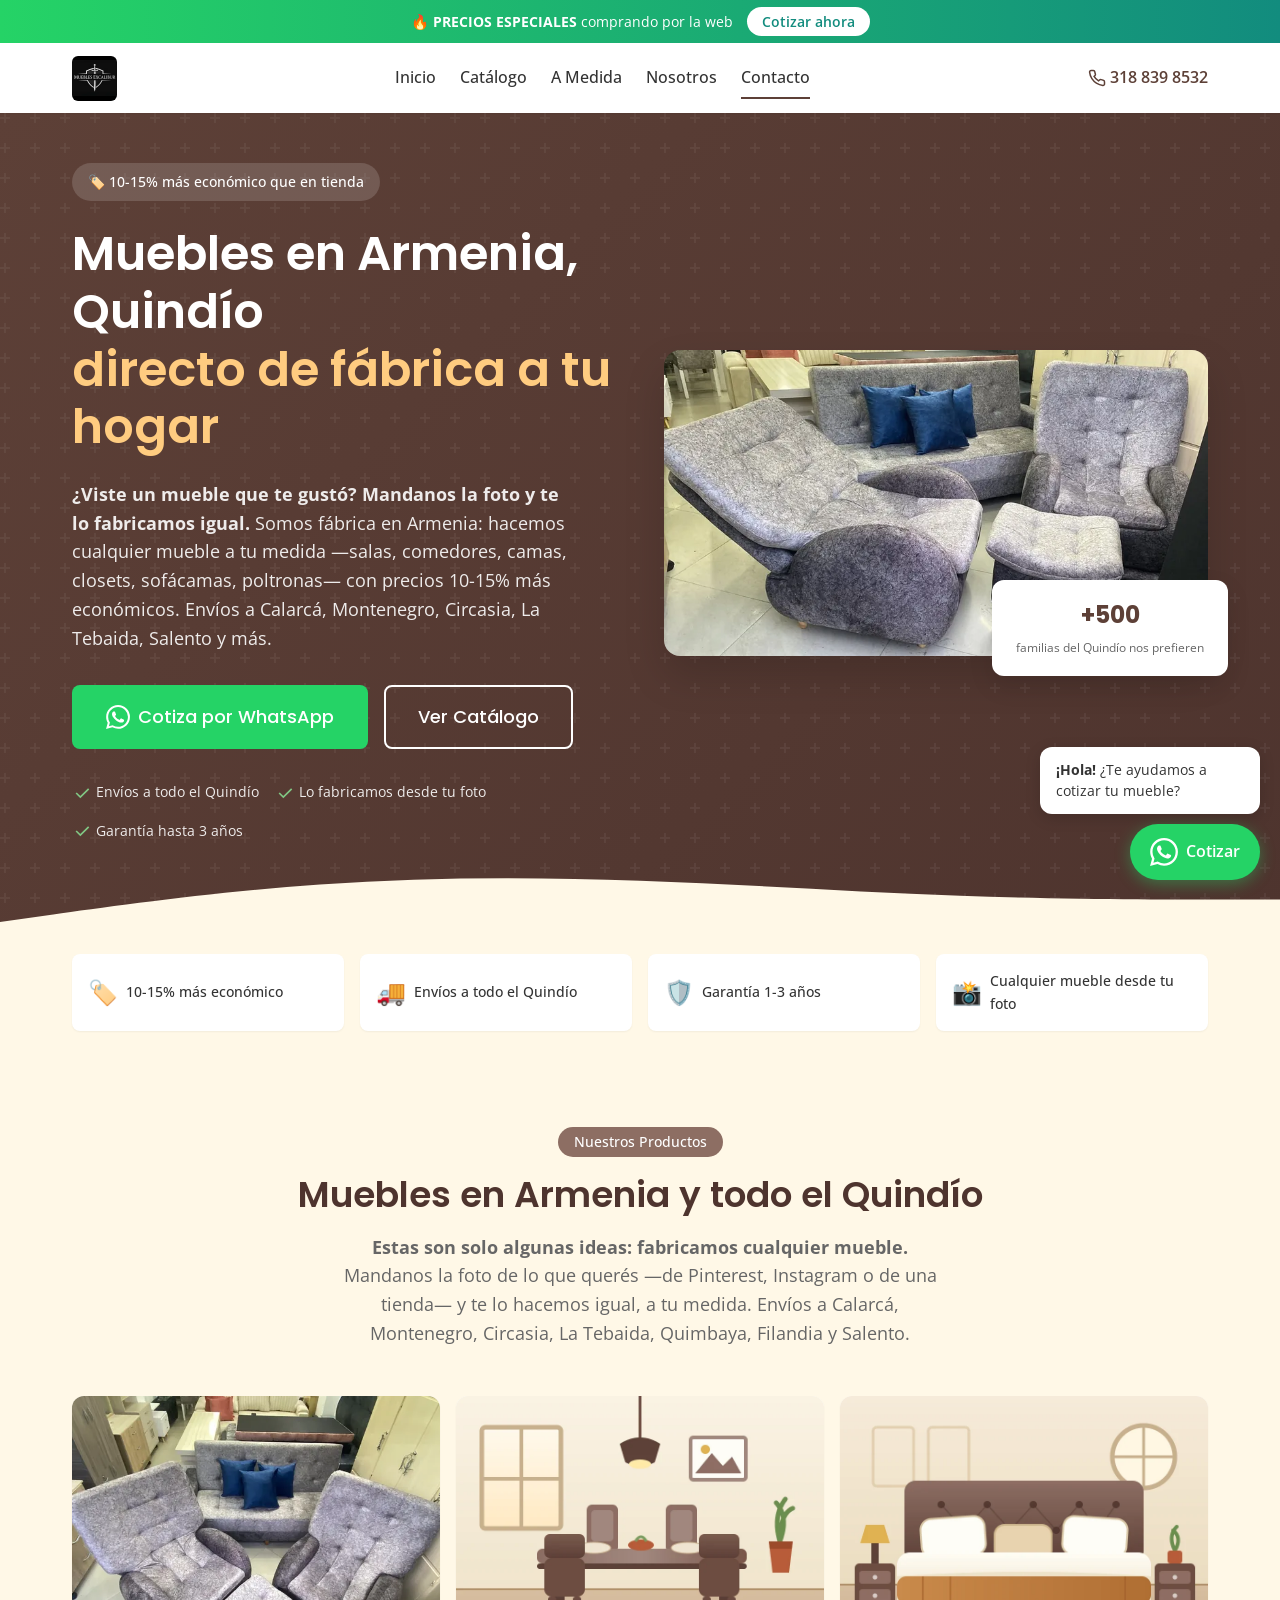
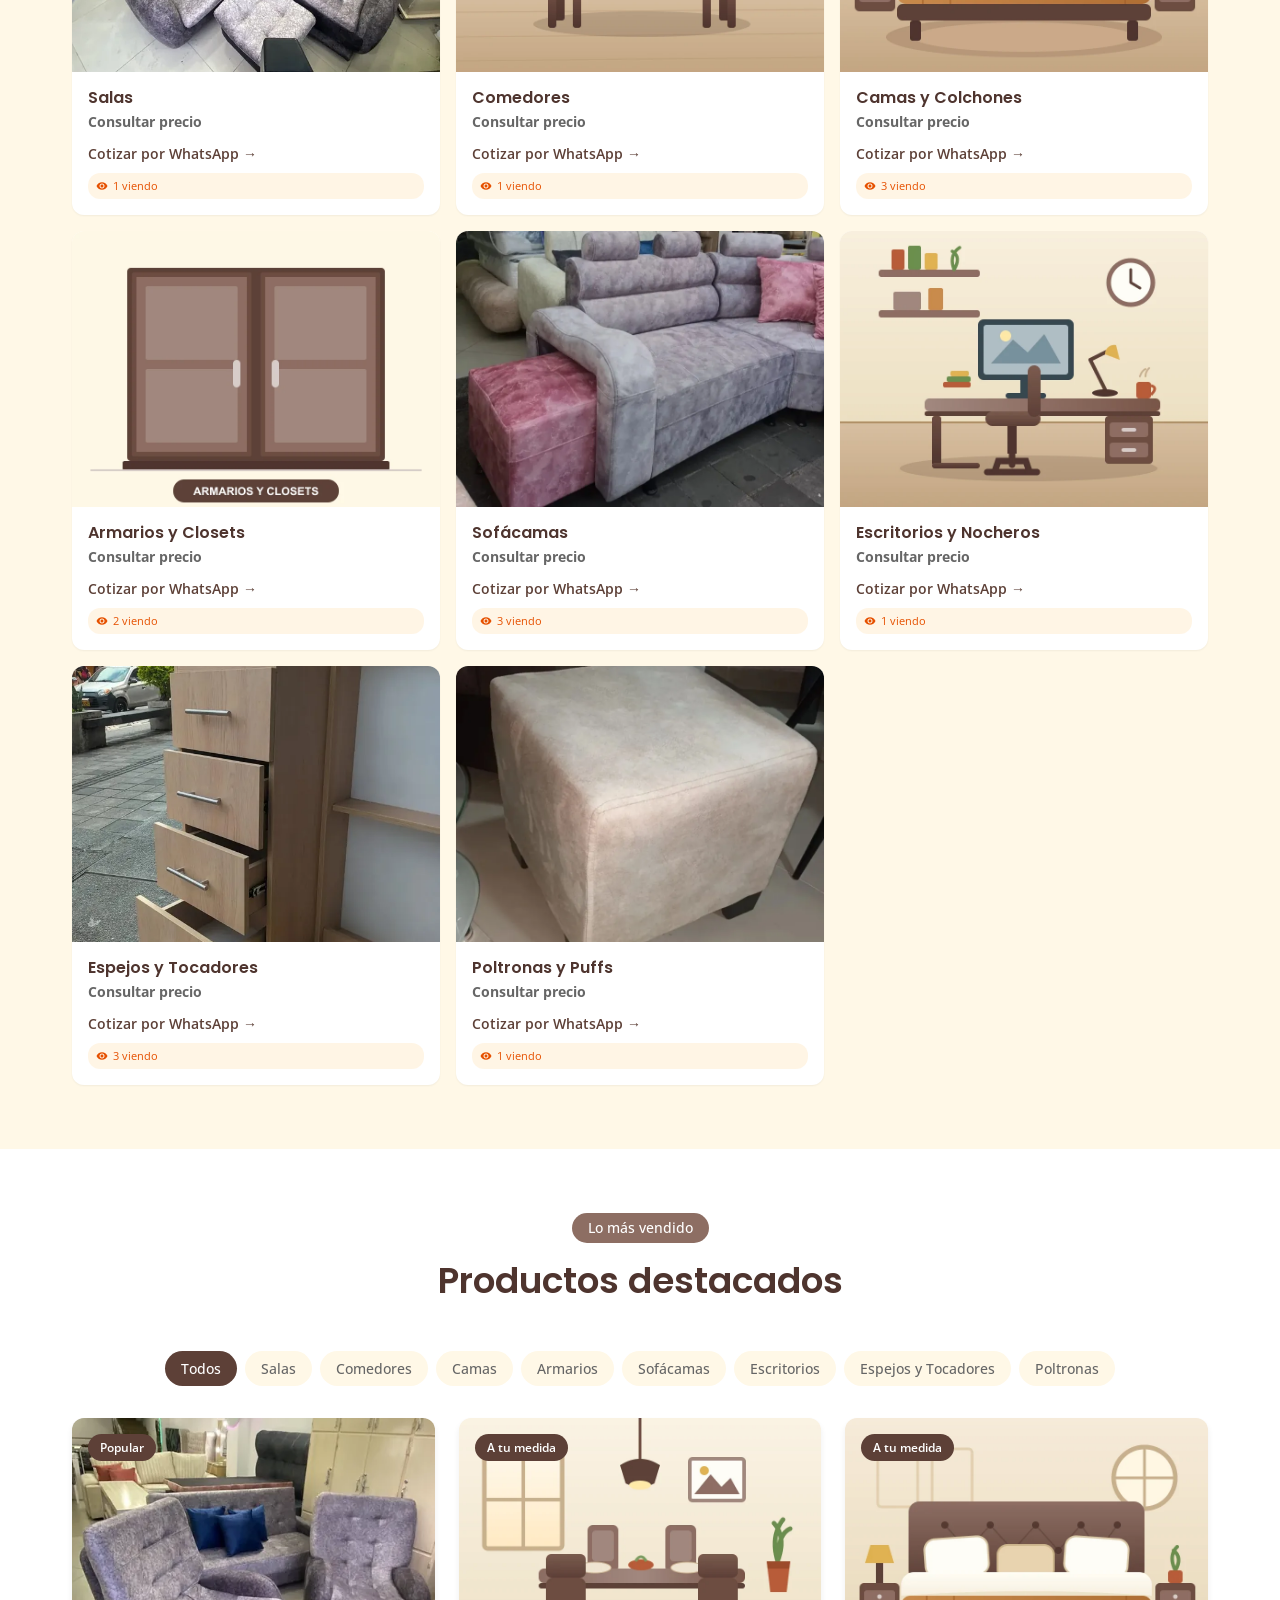
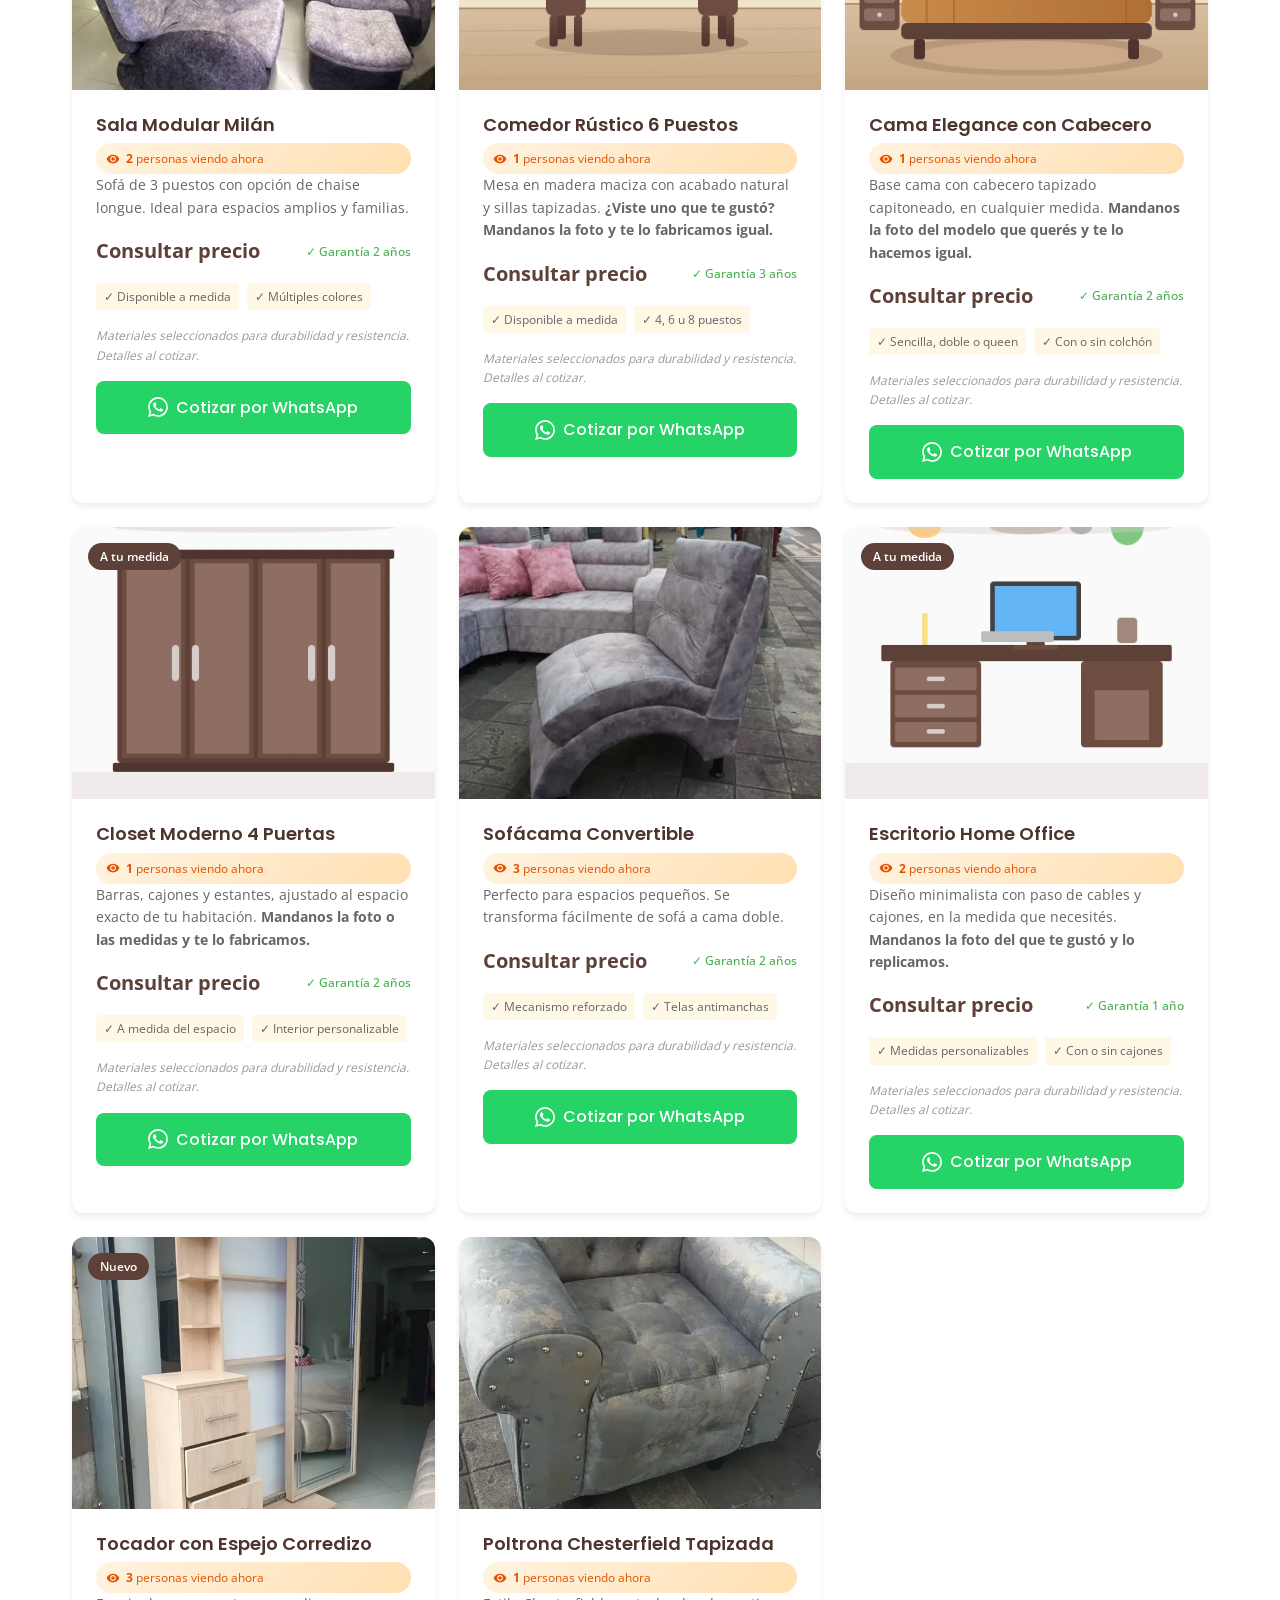
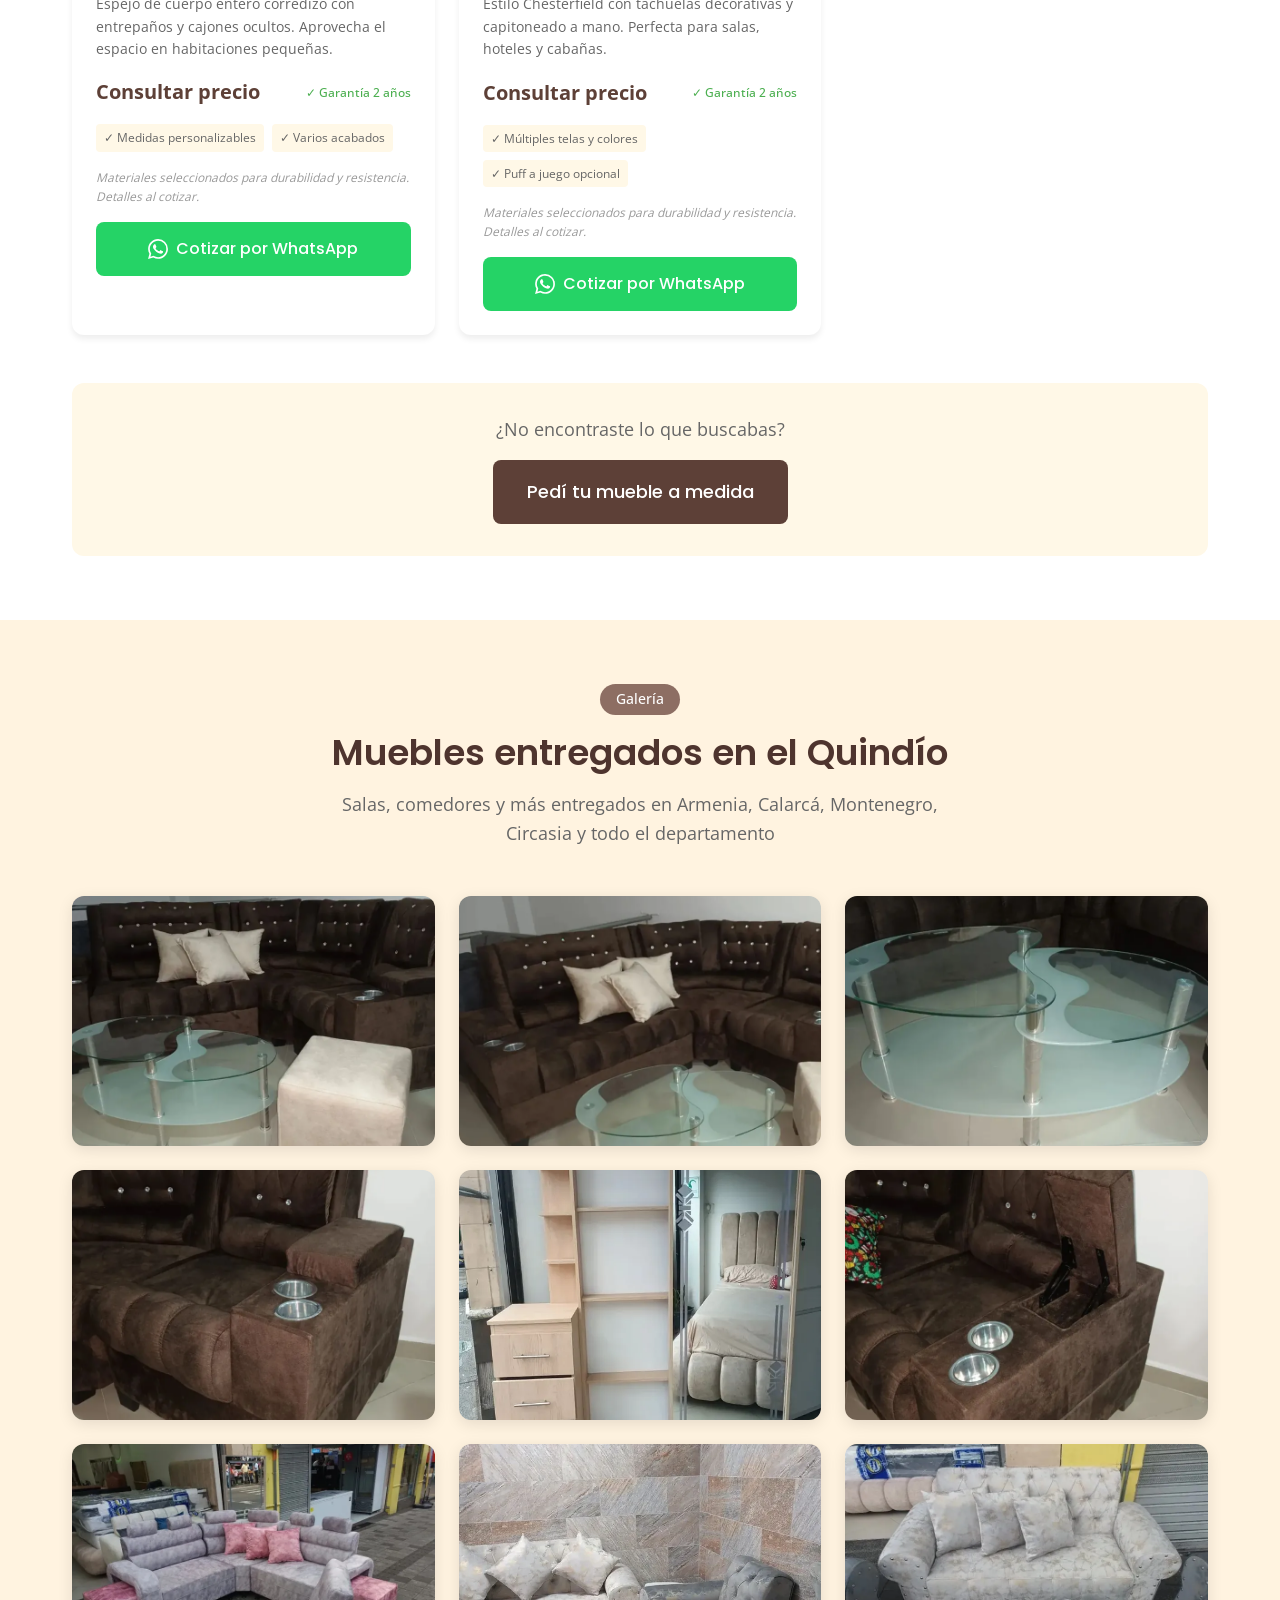
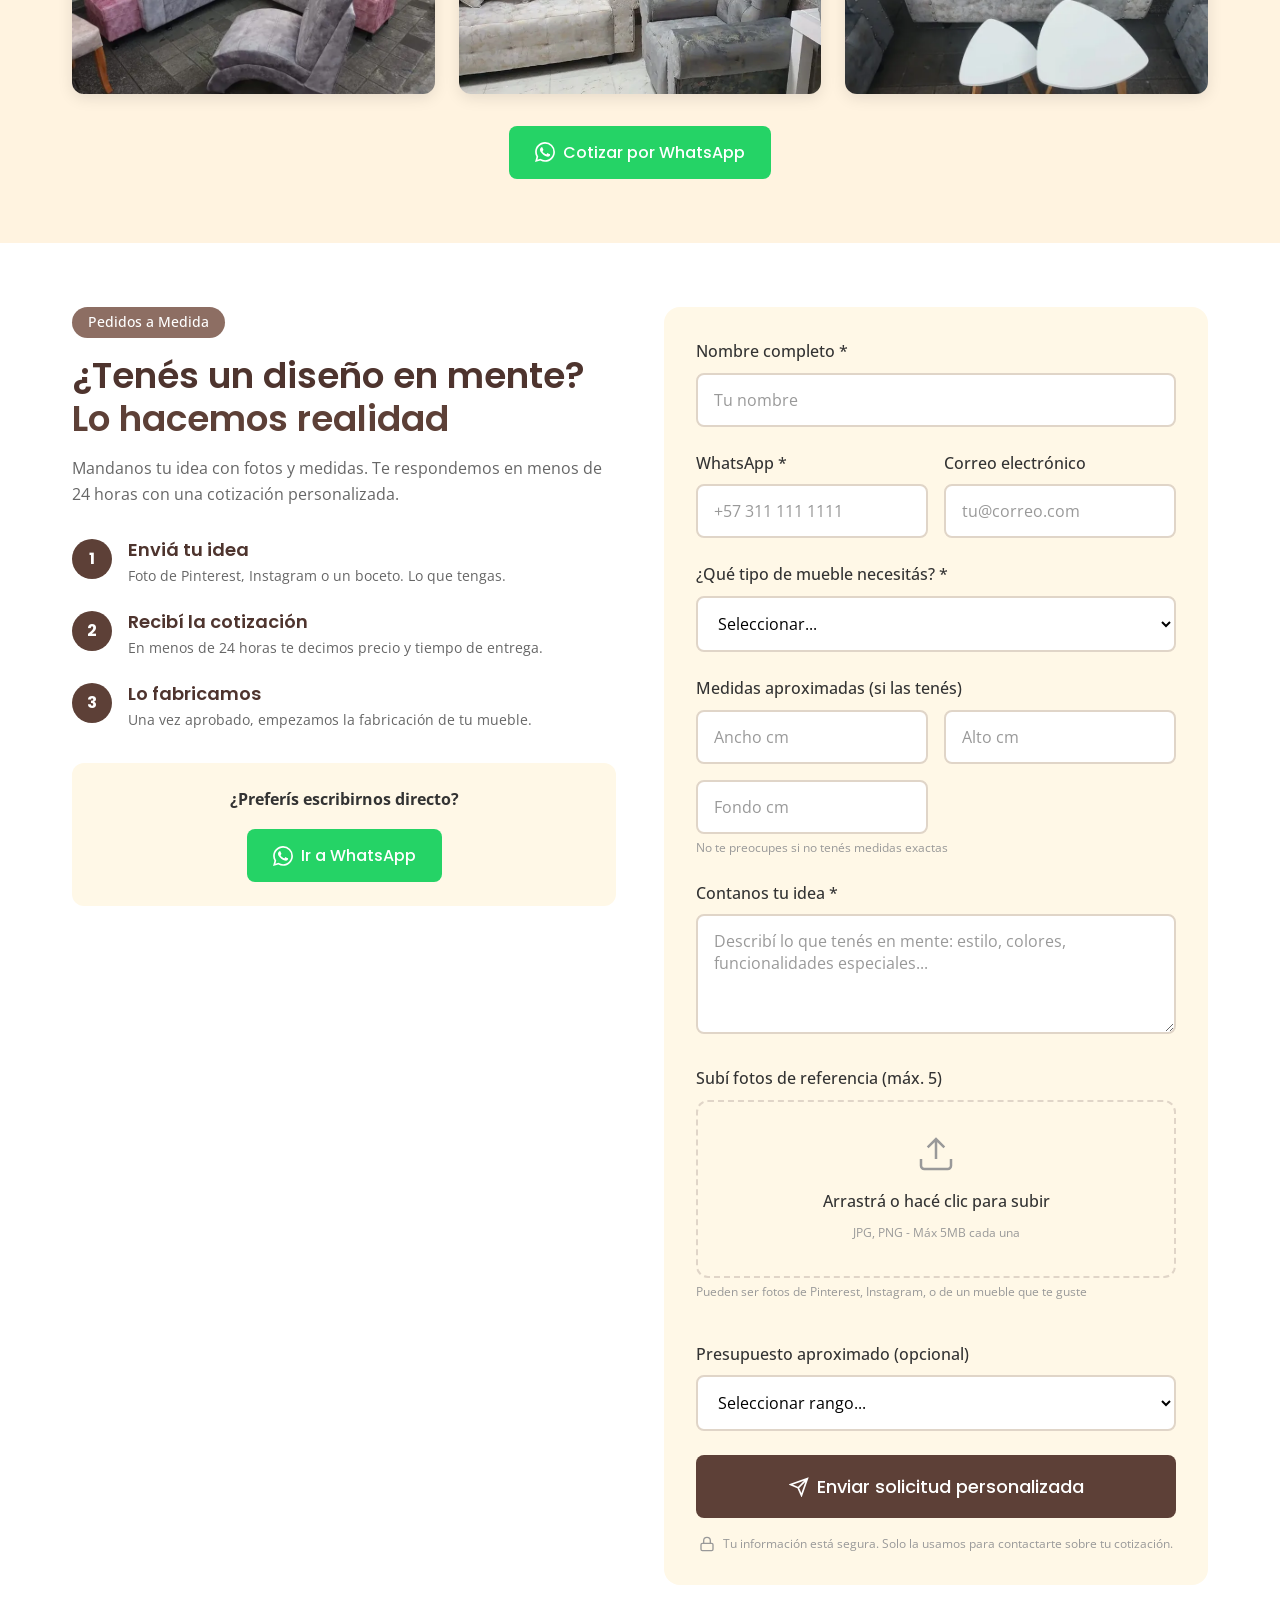
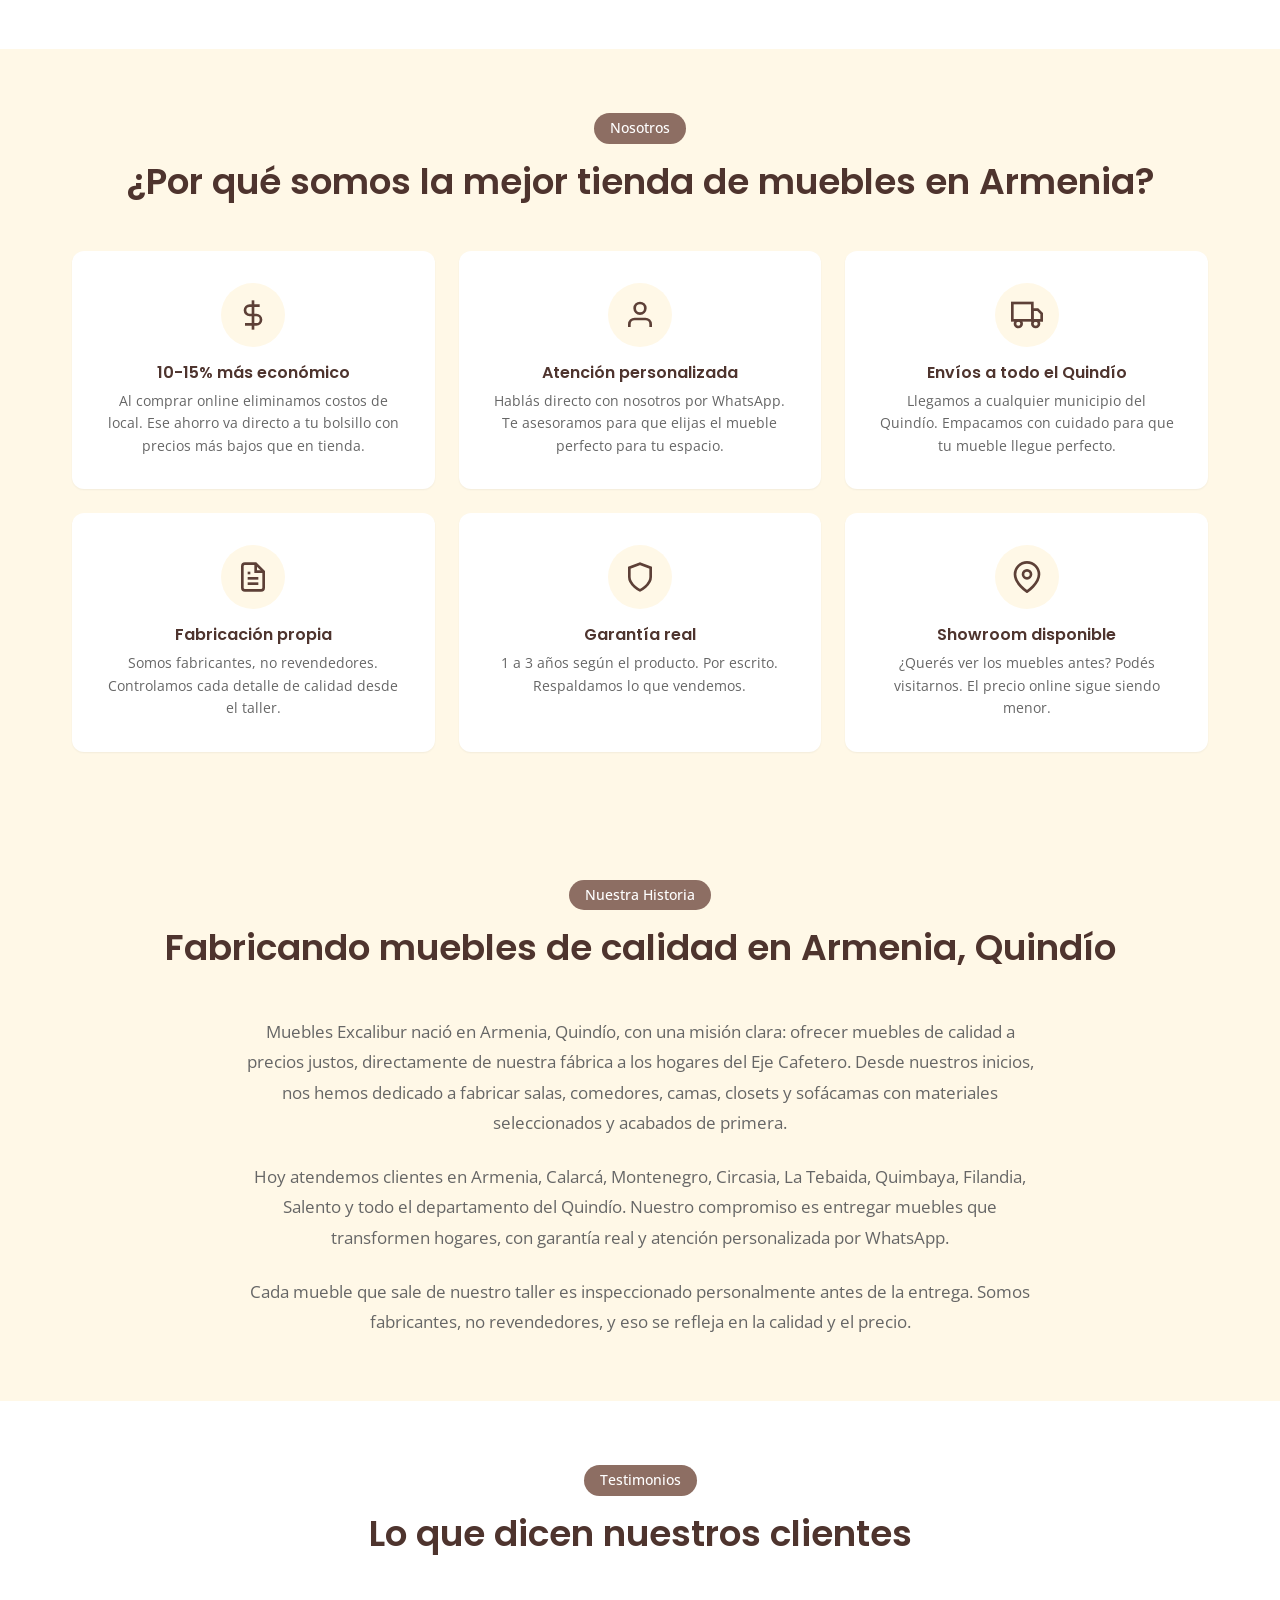
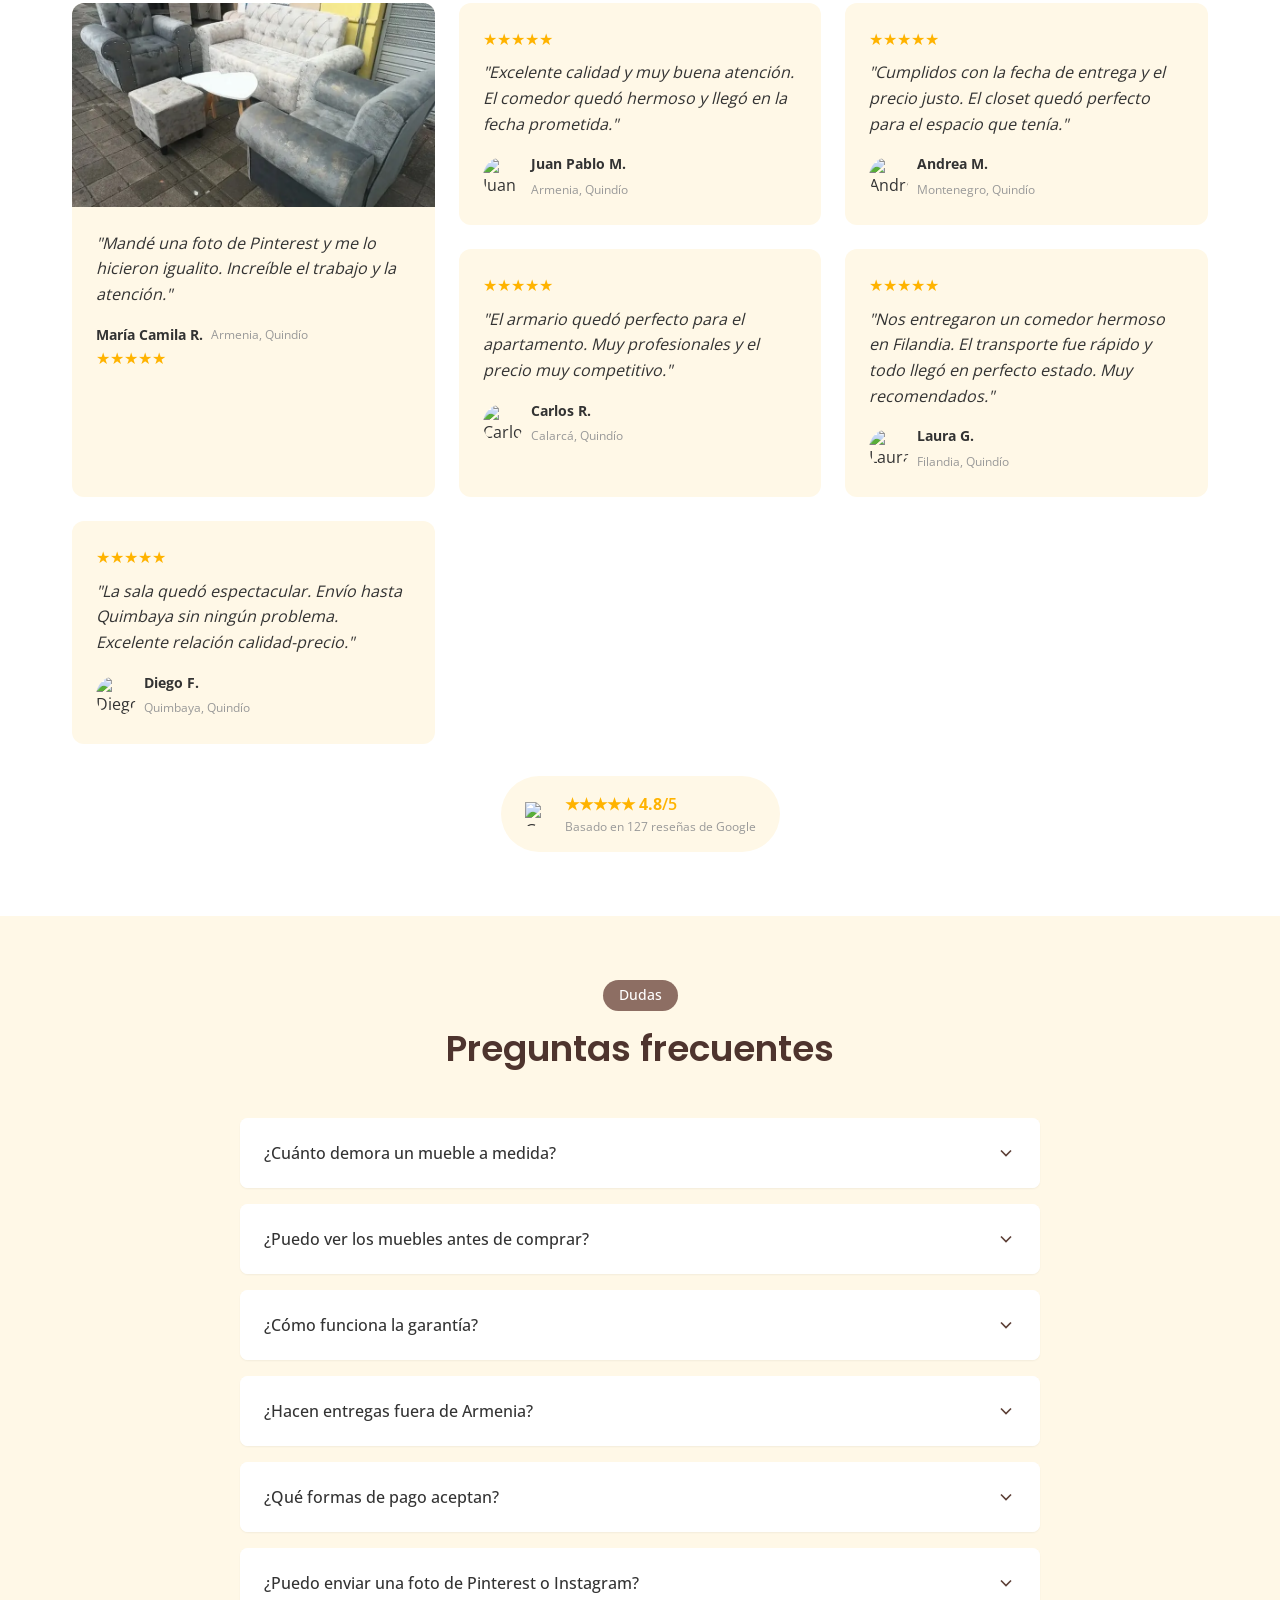
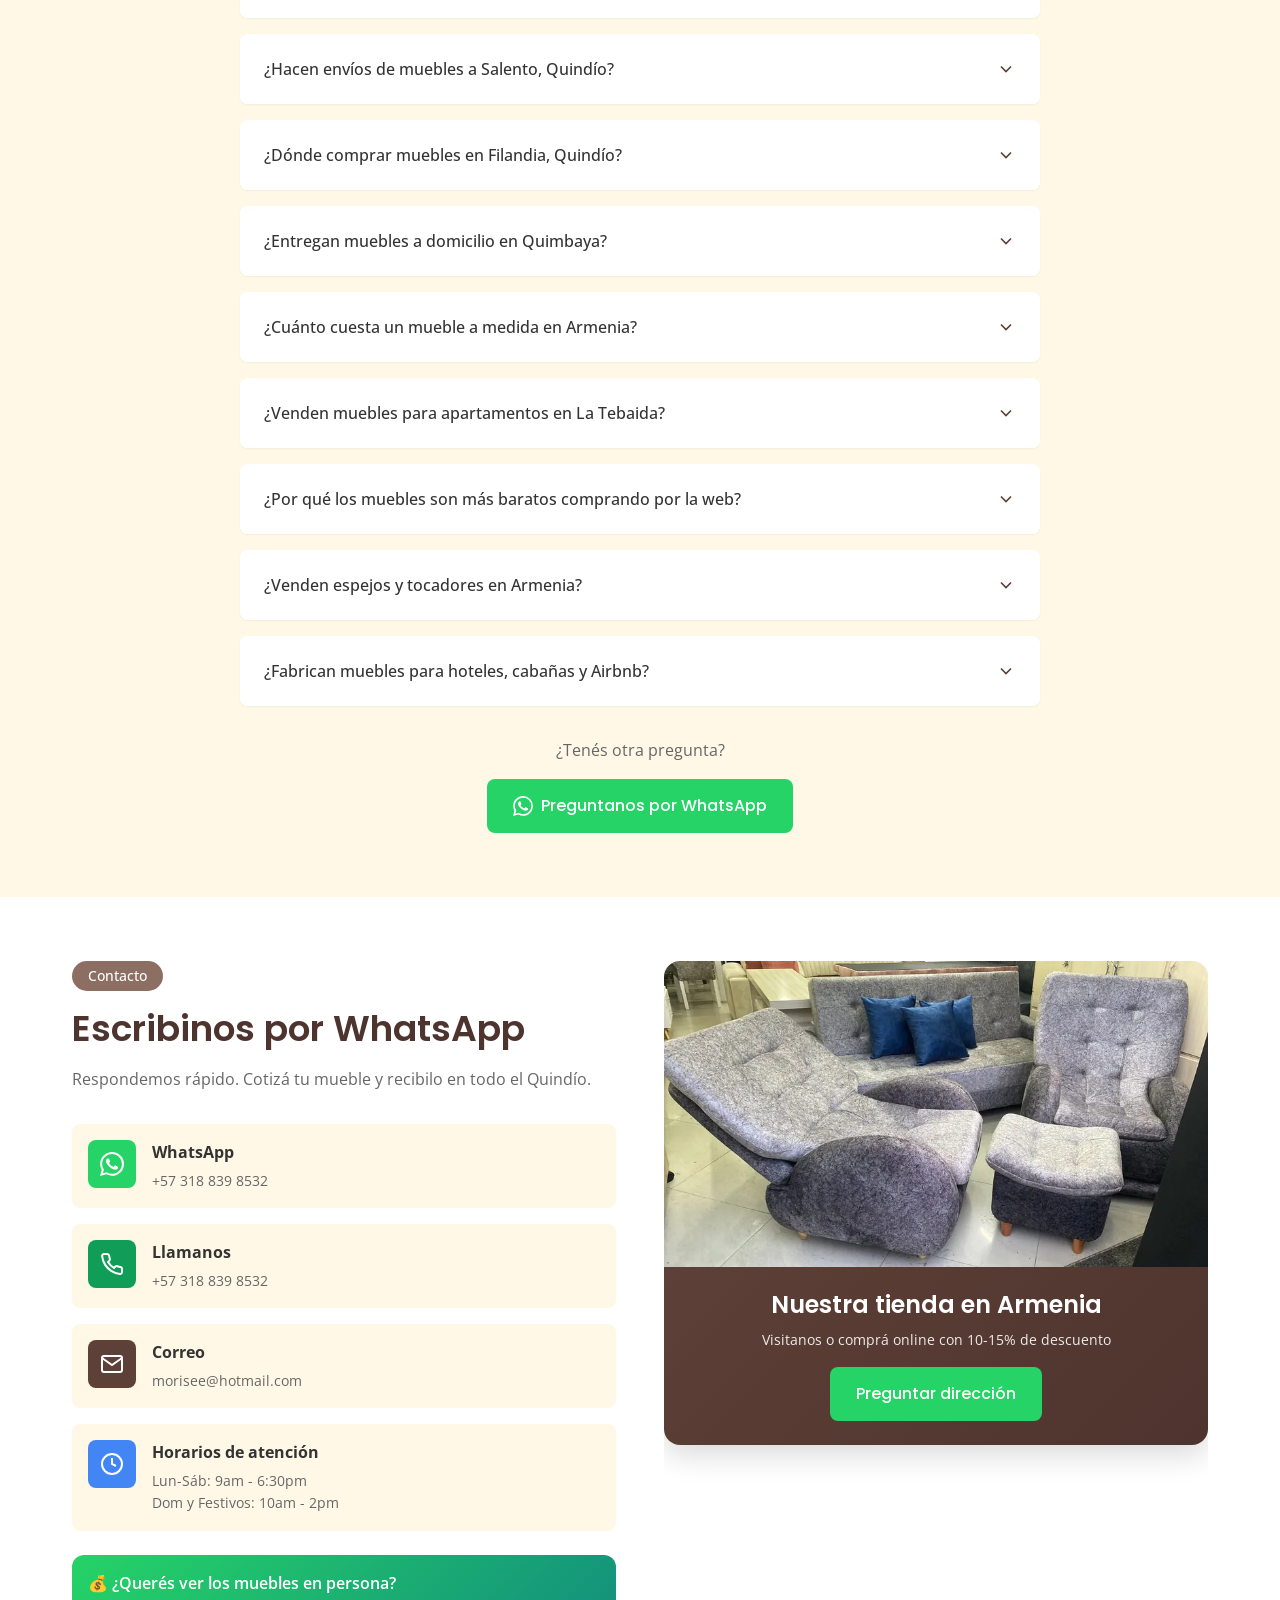
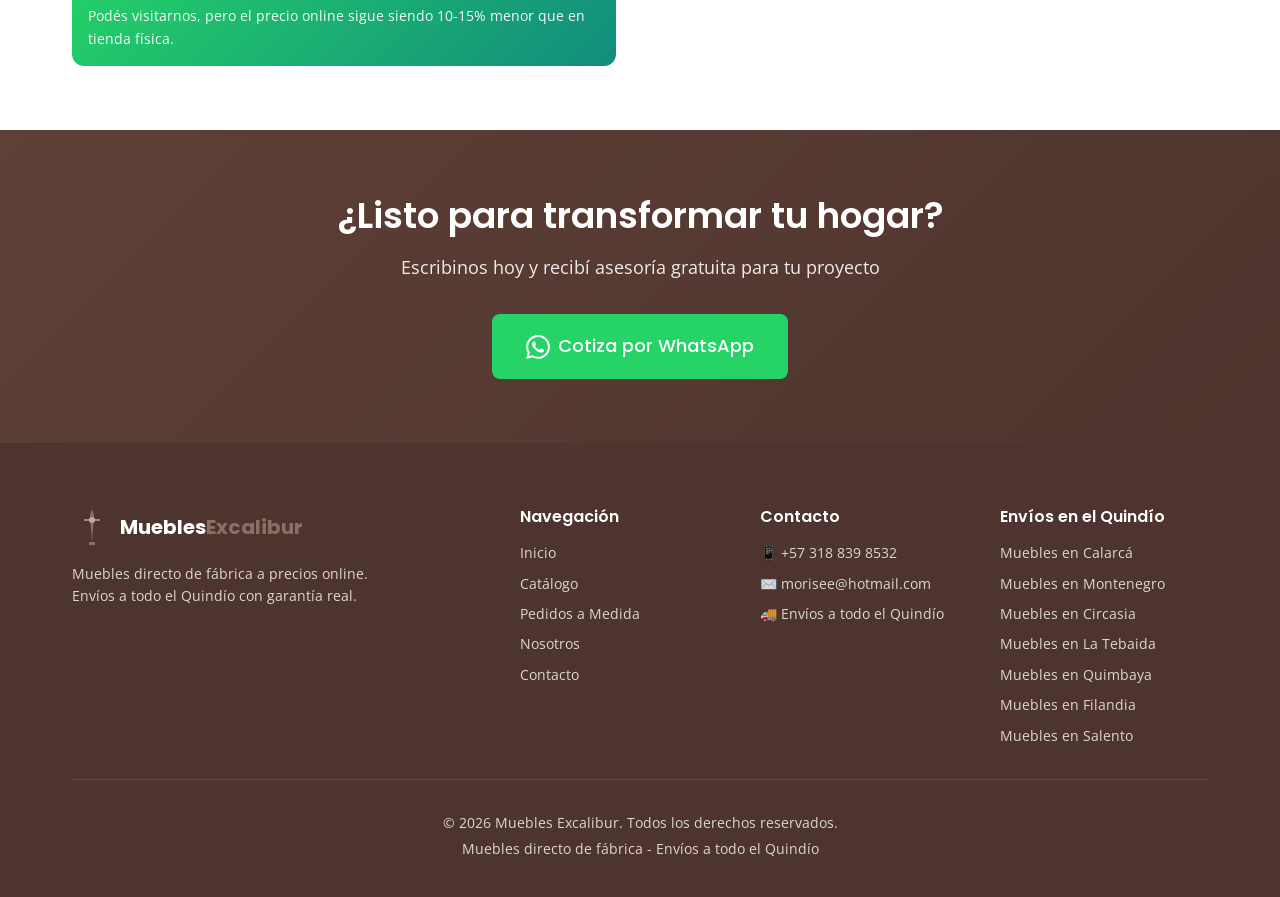
==== commit d7a686d4: "Drop the header blur and stop two animations from running forever Aislando el cuello de botella: en " ====
--- a/index.html
+++ b/index.html
@@ -1746,7 +1746,7 @@
 
     <!-- WhatsApp Float Button - Mejorado -->
     <div class="whatsapp-container" style="position: fixed; bottom: 20px; right: 20px; z-index: 9999; display: flex; flex-direction: column; align-items: flex-end; gap: 10px;">
-        <div class="whatsapp-message" style="background: white; padding: 12px 16px; border-radius: 12px; box-shadow: 0 4px 15px rgba(0,0,0,0.15); max-width: 220px; animation: pulse 2s infinite;">
+        <div class="whatsapp-message" style="background: white; padding: 12px 16px; border-radius: 12px; box-shadow: 0 4px 15px rgba(0,0,0,0.15); max-width: 220px; animation: pulse 2s ease-in-out 6;">
             <p style="margin: 0; font-size: 0.85rem; color: #333;"><strong>¡Hola!</strong> ¿Te ayudamos a cotizar tu mueble?</p>
         </div>
         <a href="https://wa.me/573188398532?text=(Orden%20en%20linea)%20Hola%20Mauricio%20%F0%9F%91%8B%20Vi%20su%20p%C3%A1gina%20web%20y%20quiero%20cotizar." class="whatsapp-float" aria-label="Contactar por WhatsApp" style="display: flex; align-items: center; gap: 8px; background: #25D366; color: white; padding: 14px 20px; border-radius: 50px; text-decoration: none; font-weight: 600; box-shadow: 0 4px 15px rgba(37,211,102,0.4); transition: transform 0.3s;">
@@ -1777,7 +1777,7 @@
             font-size: 0.75rem;
             color: #e65100;
             margin-top: 8px;
-            animation: viewerPulse 3s ease-in-out infinite;
+            animation: viewerPulse 3s ease-in-out 4;
         }
         .viewing-counter svg {
             width: 14px;
--- a/styles.css
+++ b/styles.css
@@ -229,8 +229,12 @@
     left: 0;
     right: 0;
     z-index: 1000;
-    background-color: rgba(255, 255, 255, 0.95);
-    backdrop-filter: blur(10px);
+    /* Fondo opaco y sin backdrop-filter. El desenfoque obligaba al navegador a
+       recomponer todo lo que pasa por detras en cada cuadro del scroll, caro en
+       celulares, y con el fondo al 95% apenas se percibia. Al quitarlo, ese 5%
+       dejaba leer el texto de abajo a traves del header; opaco se ve mas limpio
+       y es lo mas barato de componer. */
+    background-color: #FFFFFF;
     box-shadow: var(--shadow-sm);
     transition: all var(--transition-base);
 }
@@ -1671,7 +1675,7 @@
 }
 
 .whatsapp-float {
-    animation: pulse 2s infinite;
+    animation: pulse 2s ease-in-out 6;
 }
 
 /* Accessibility */
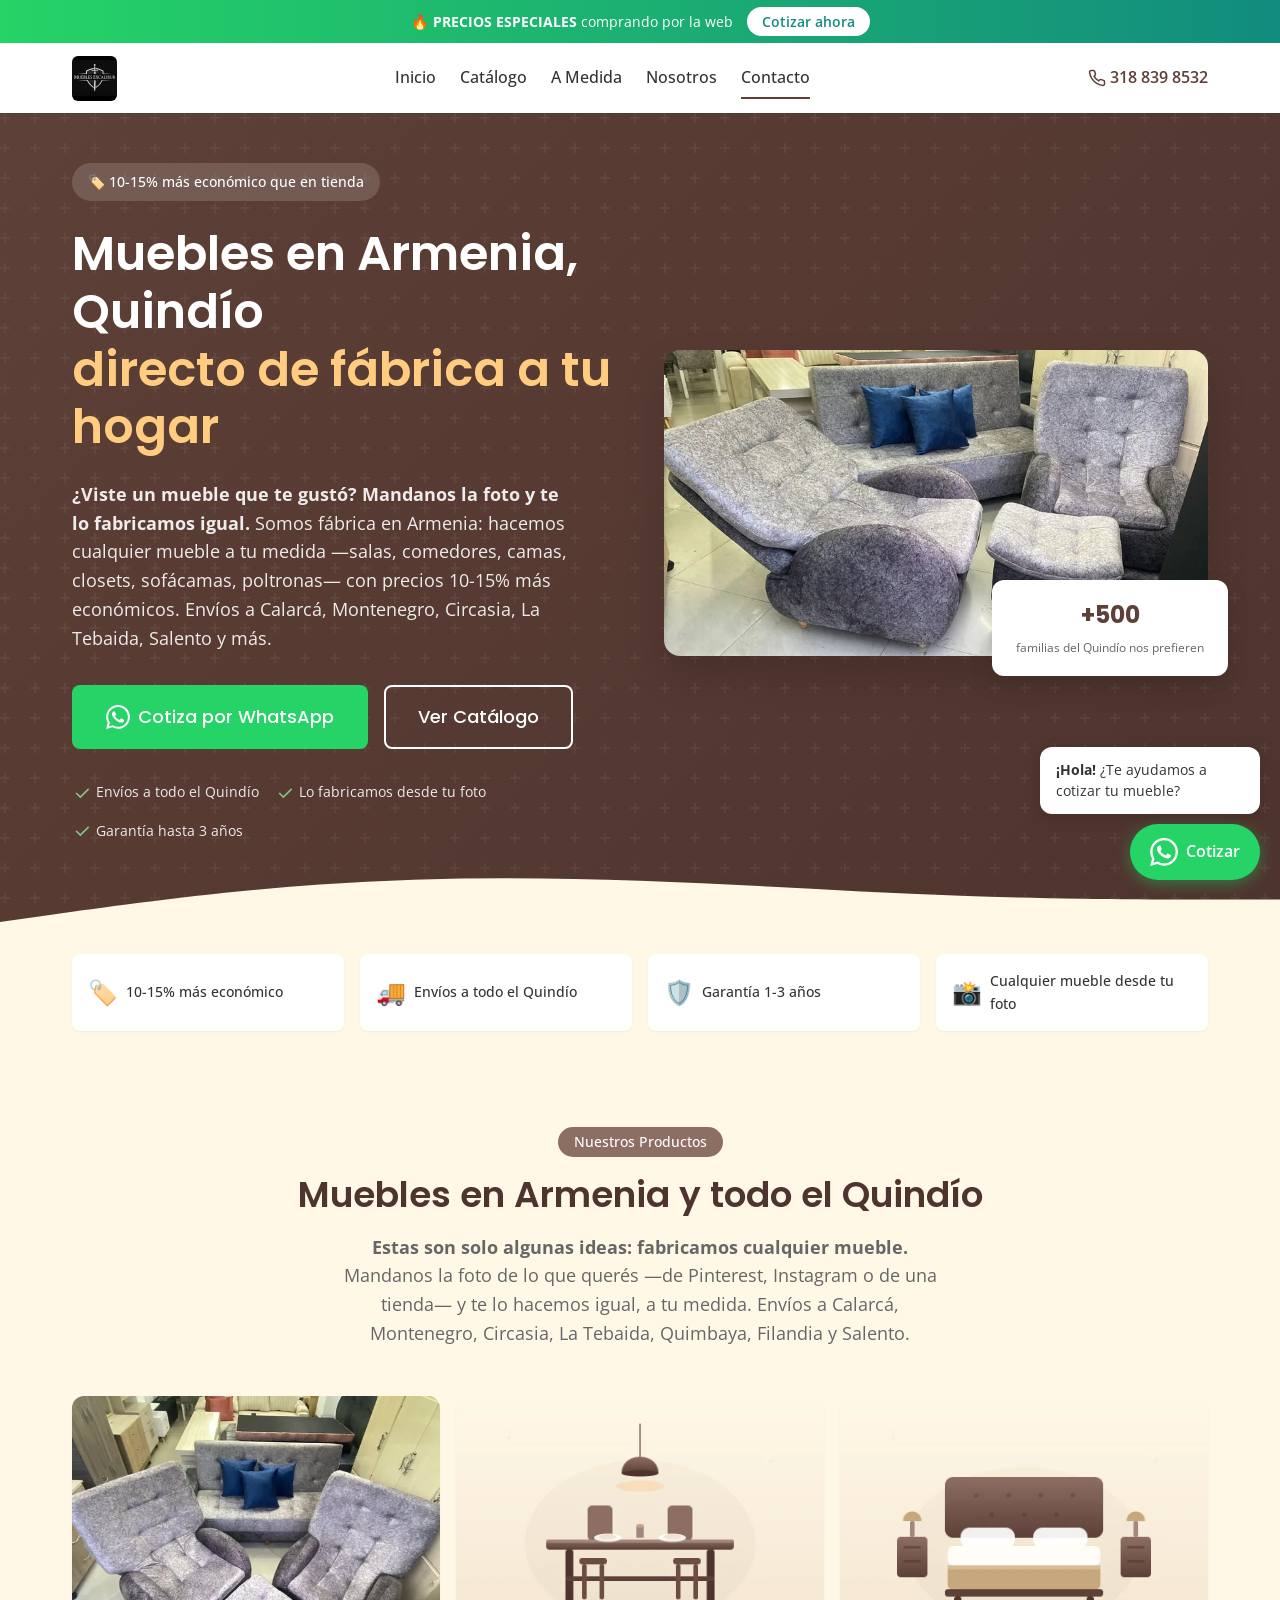
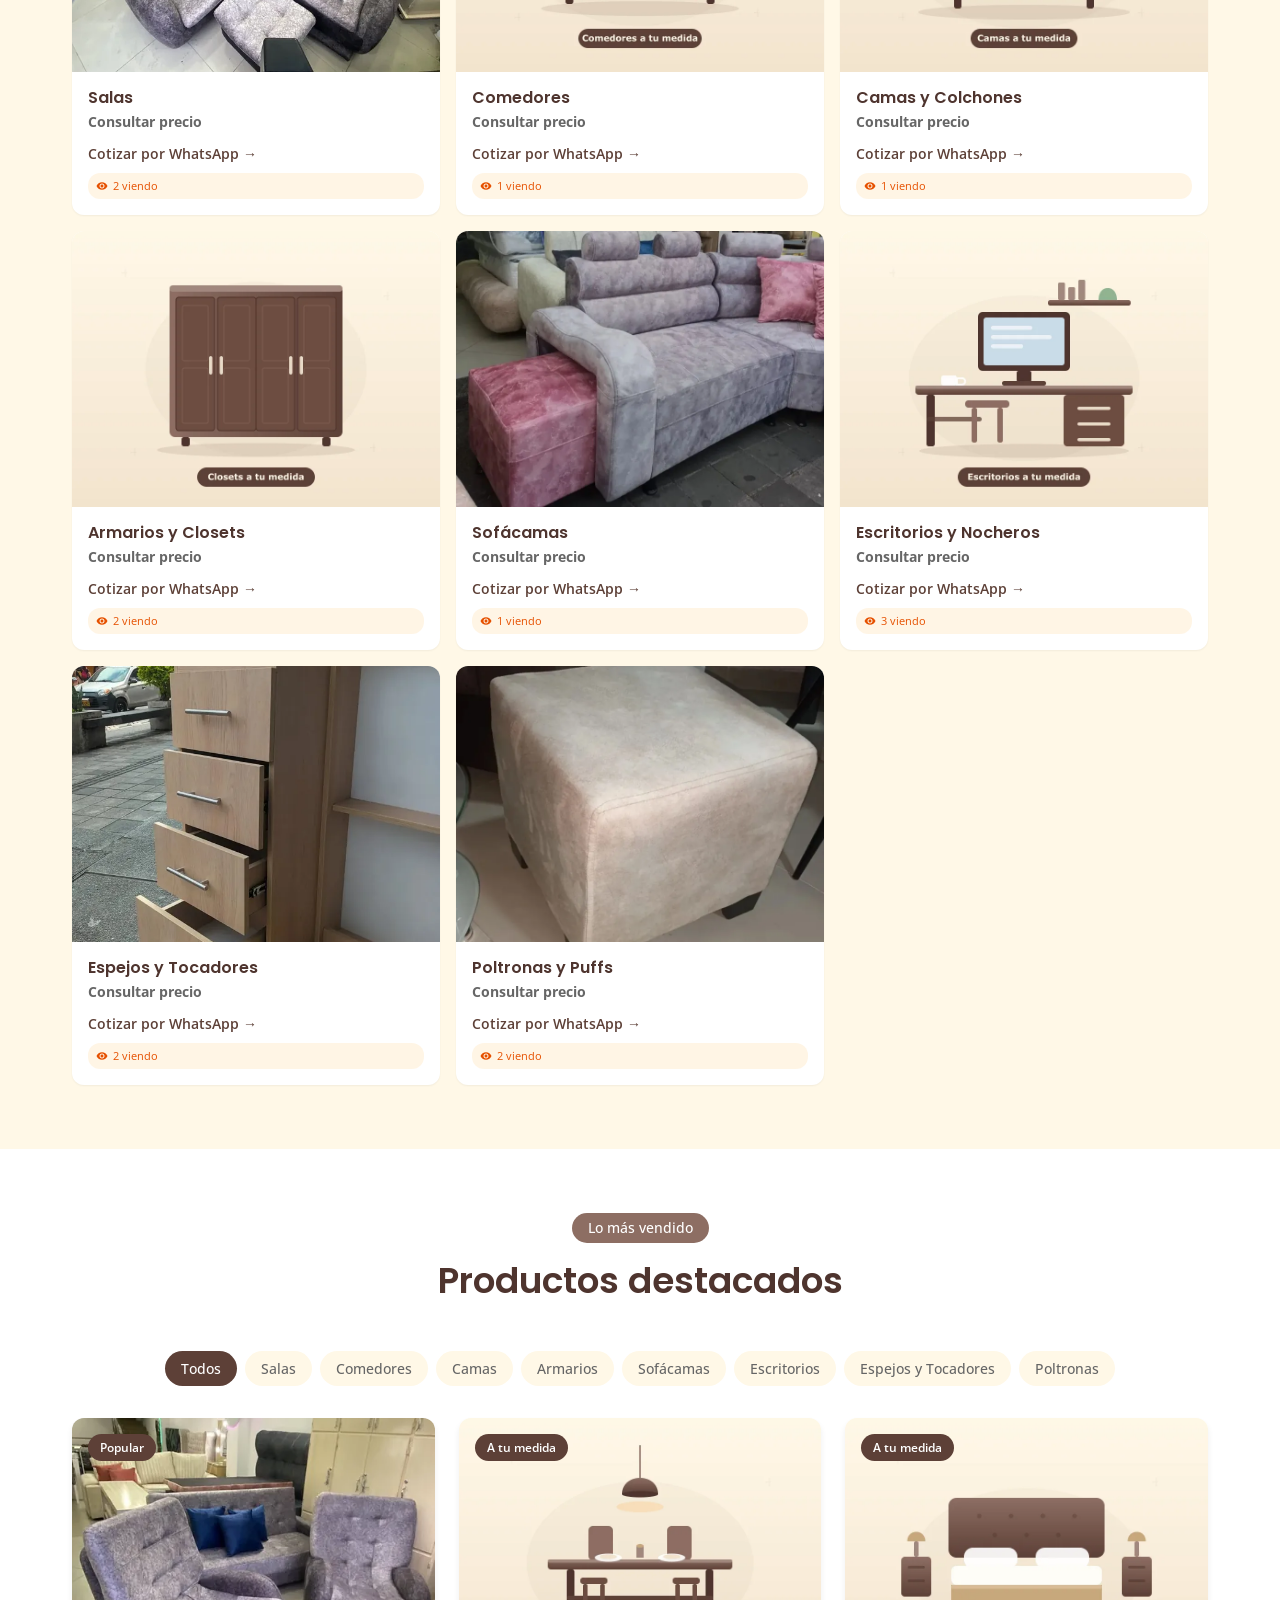
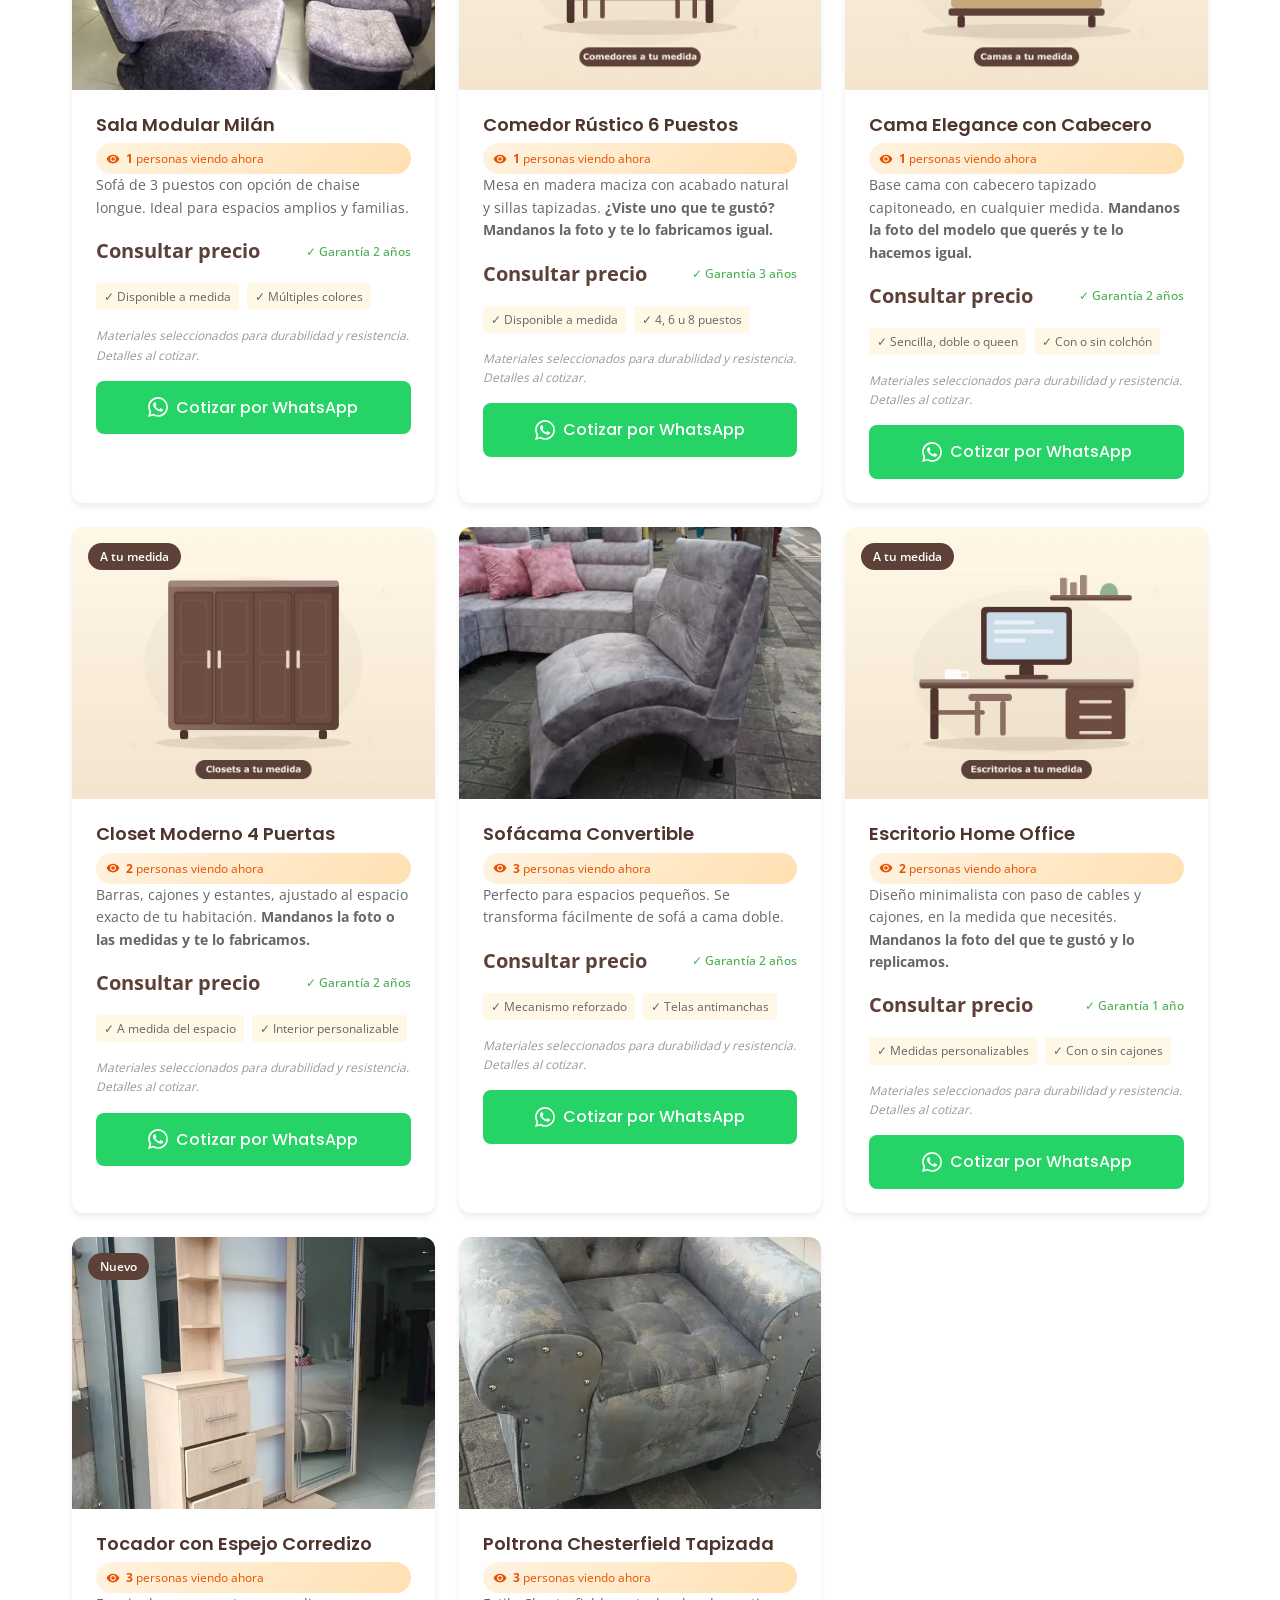
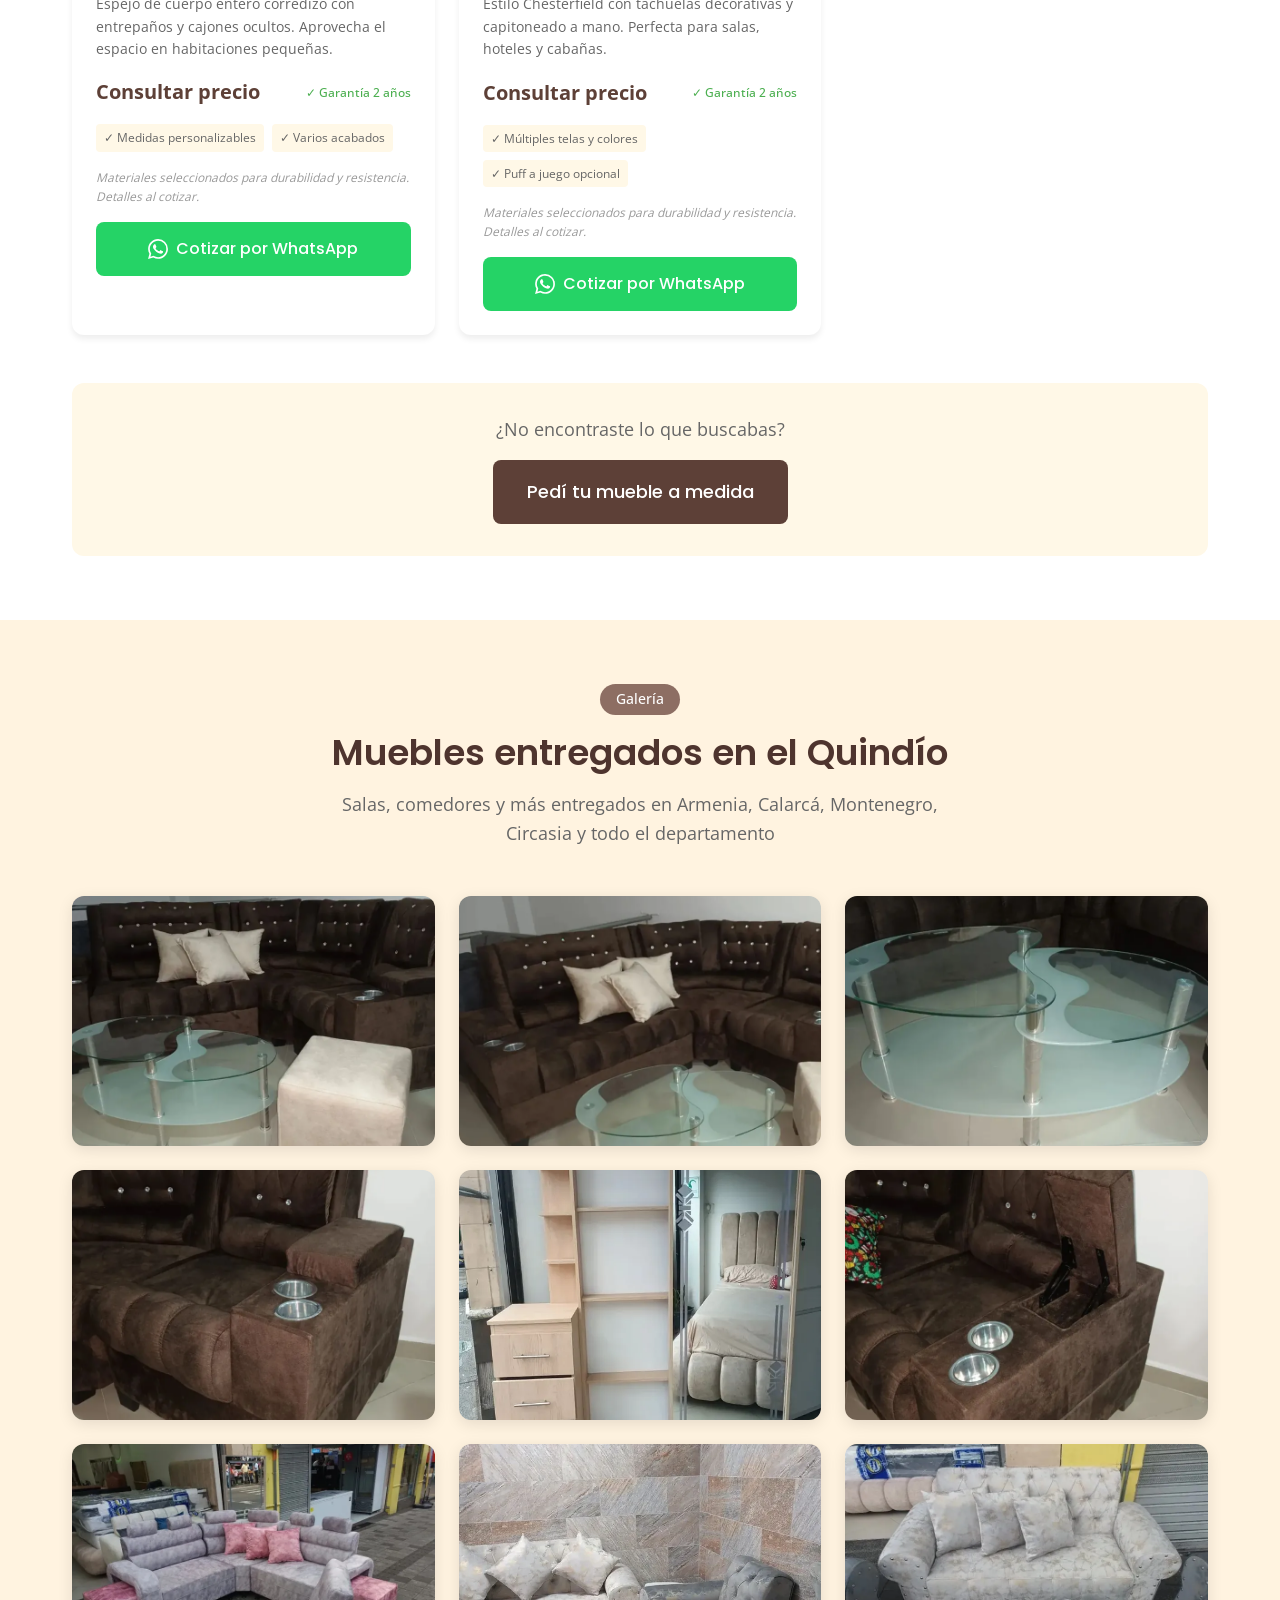
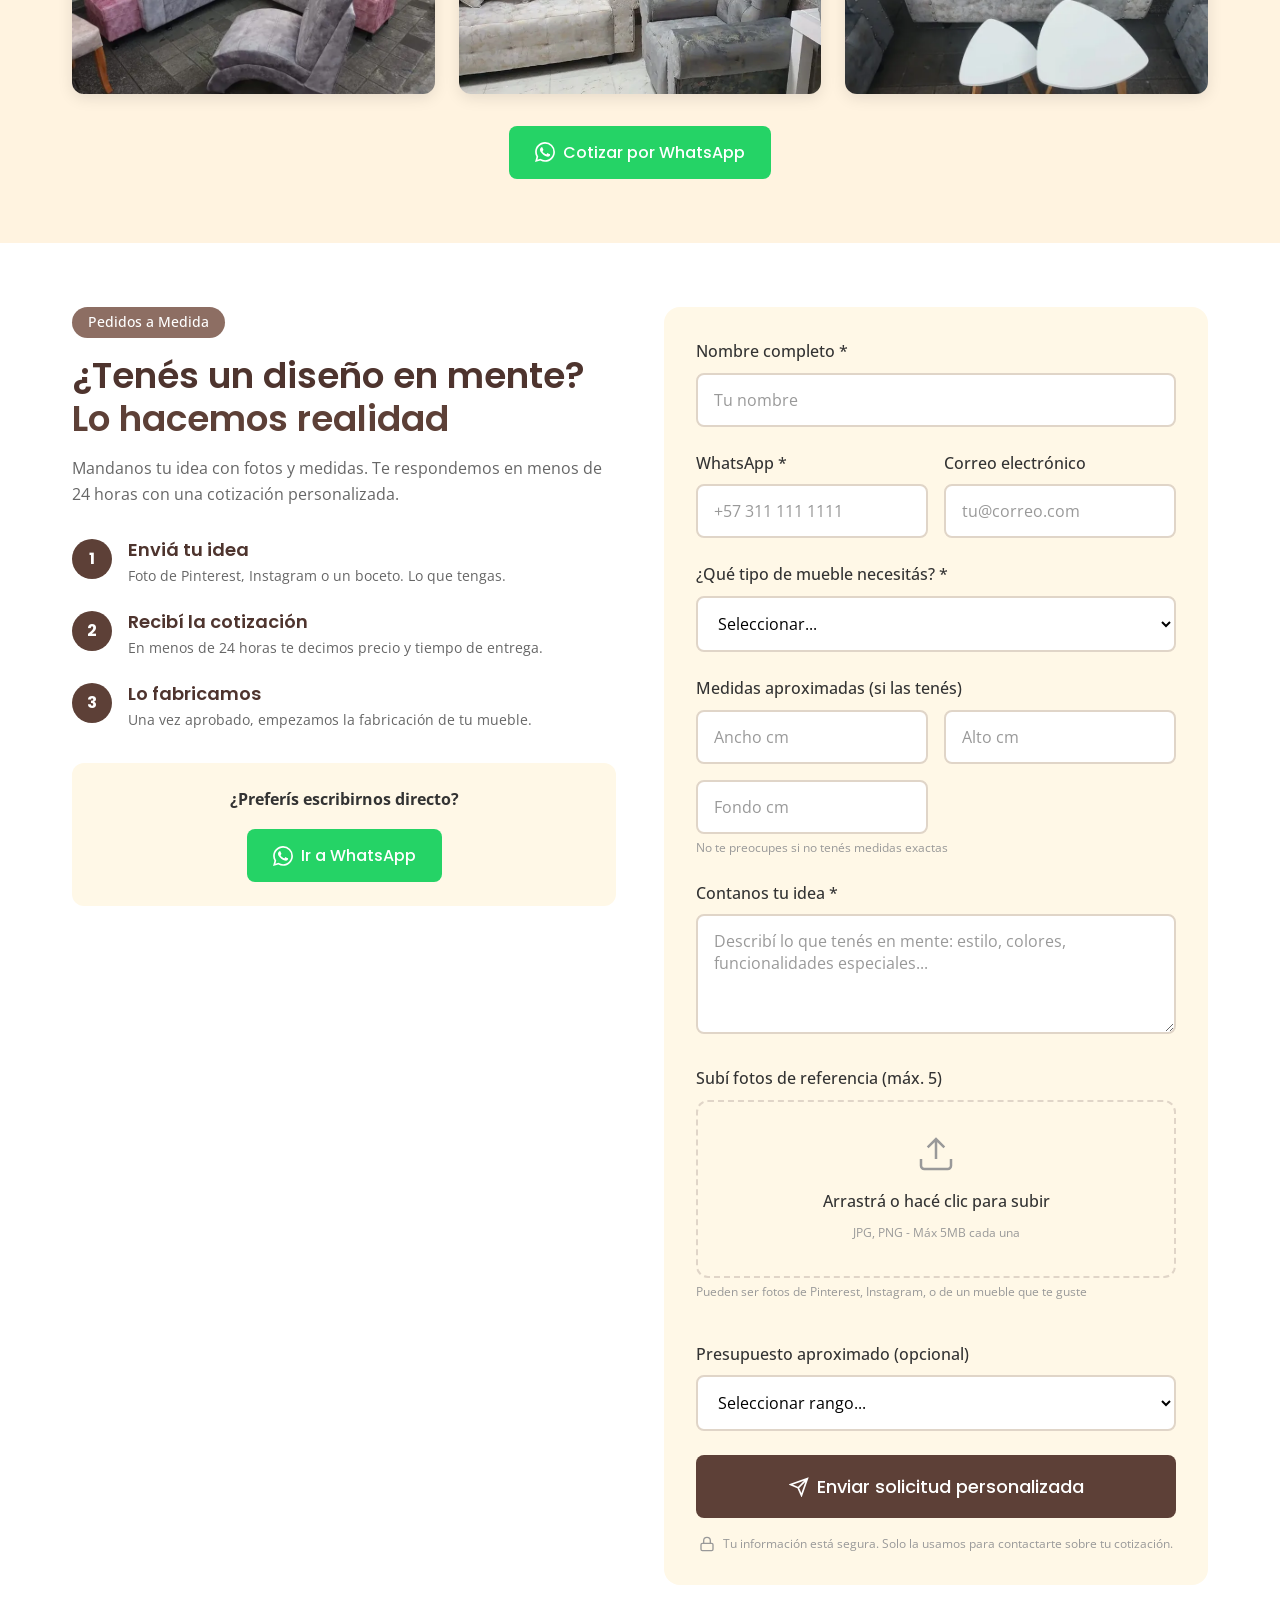
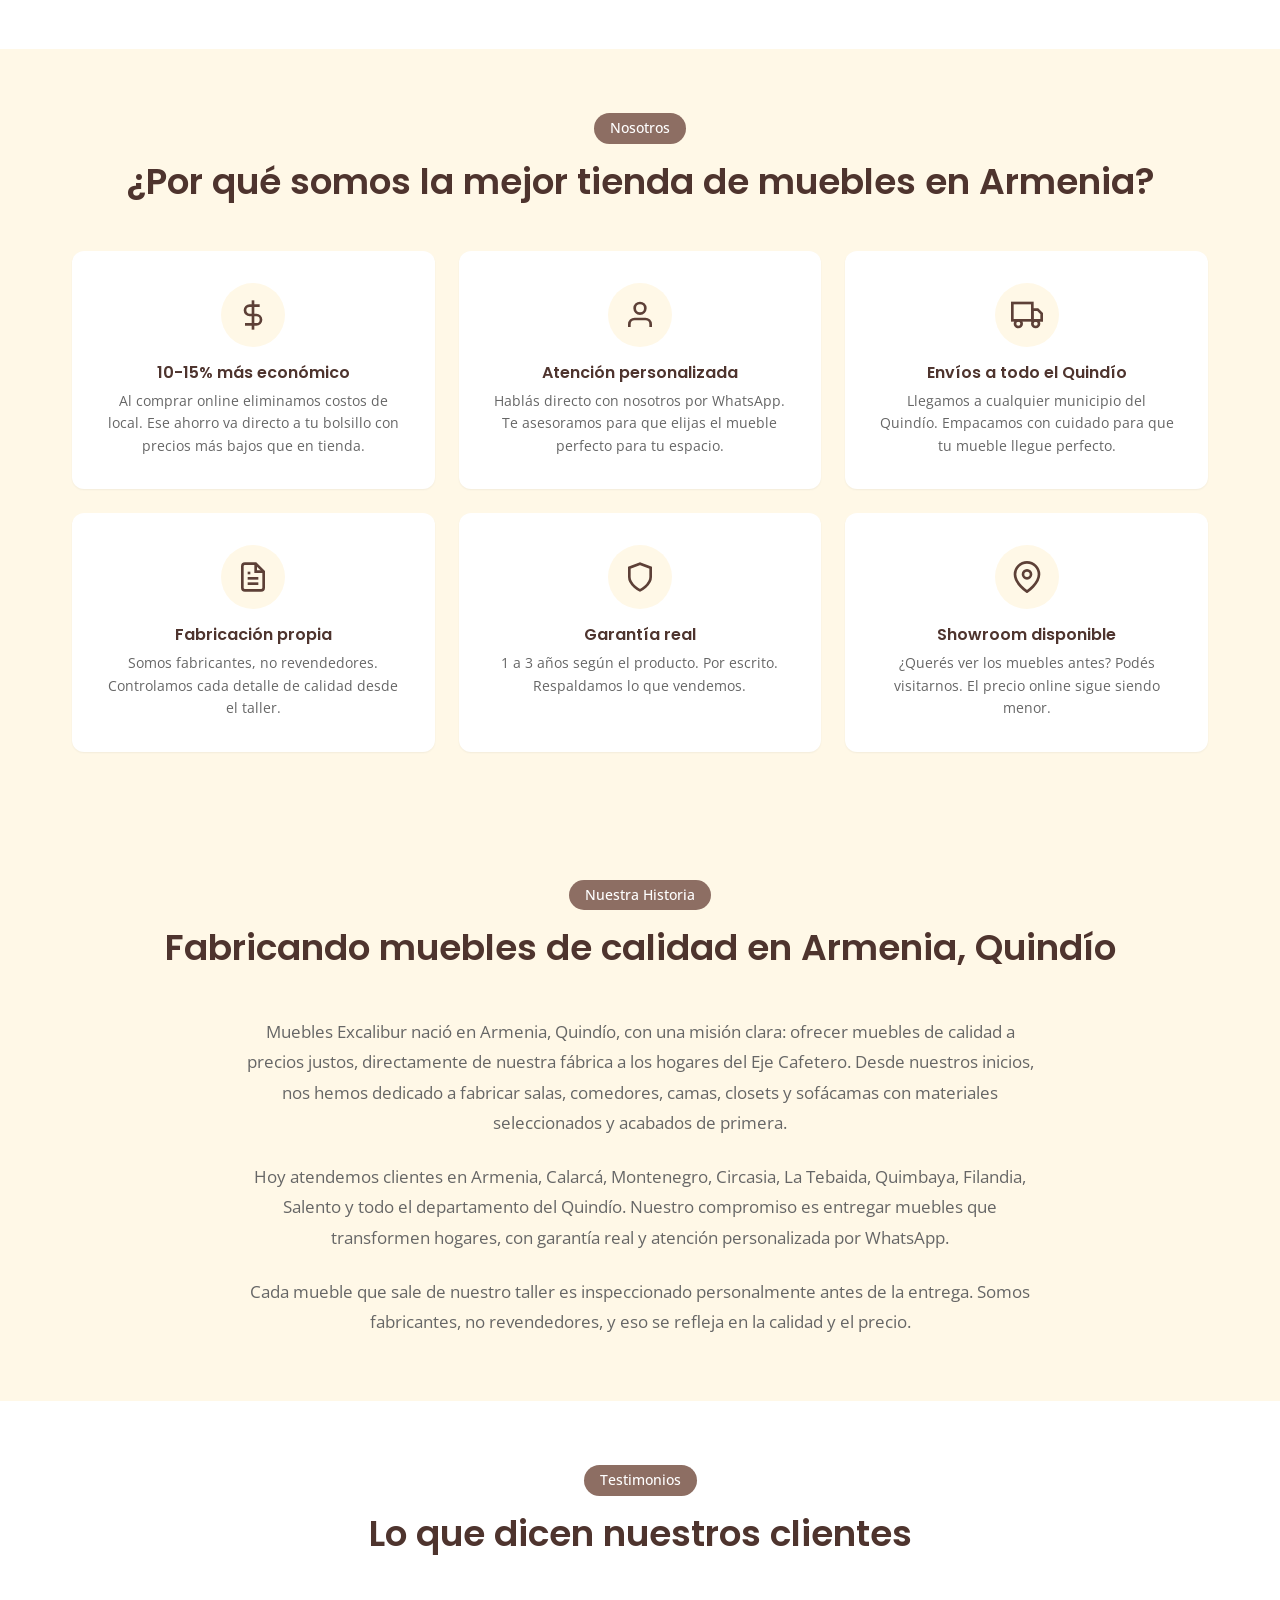
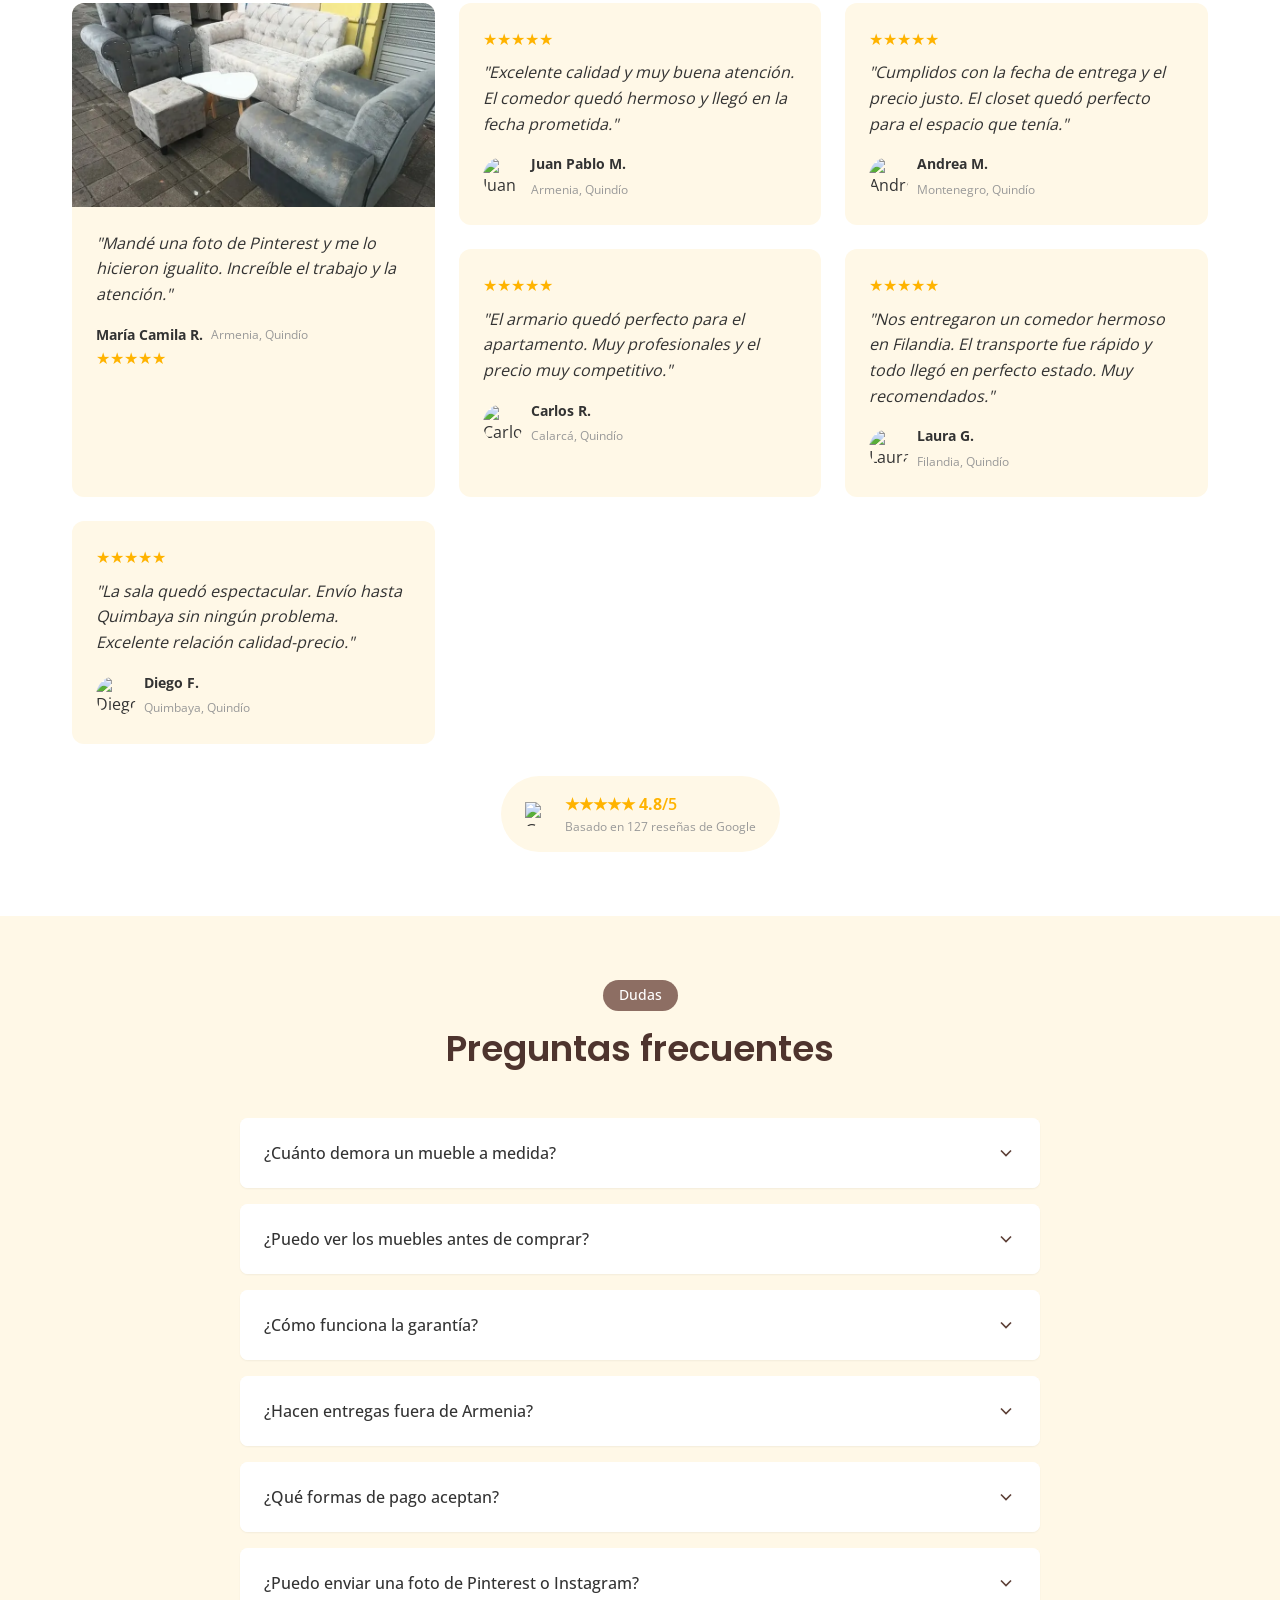
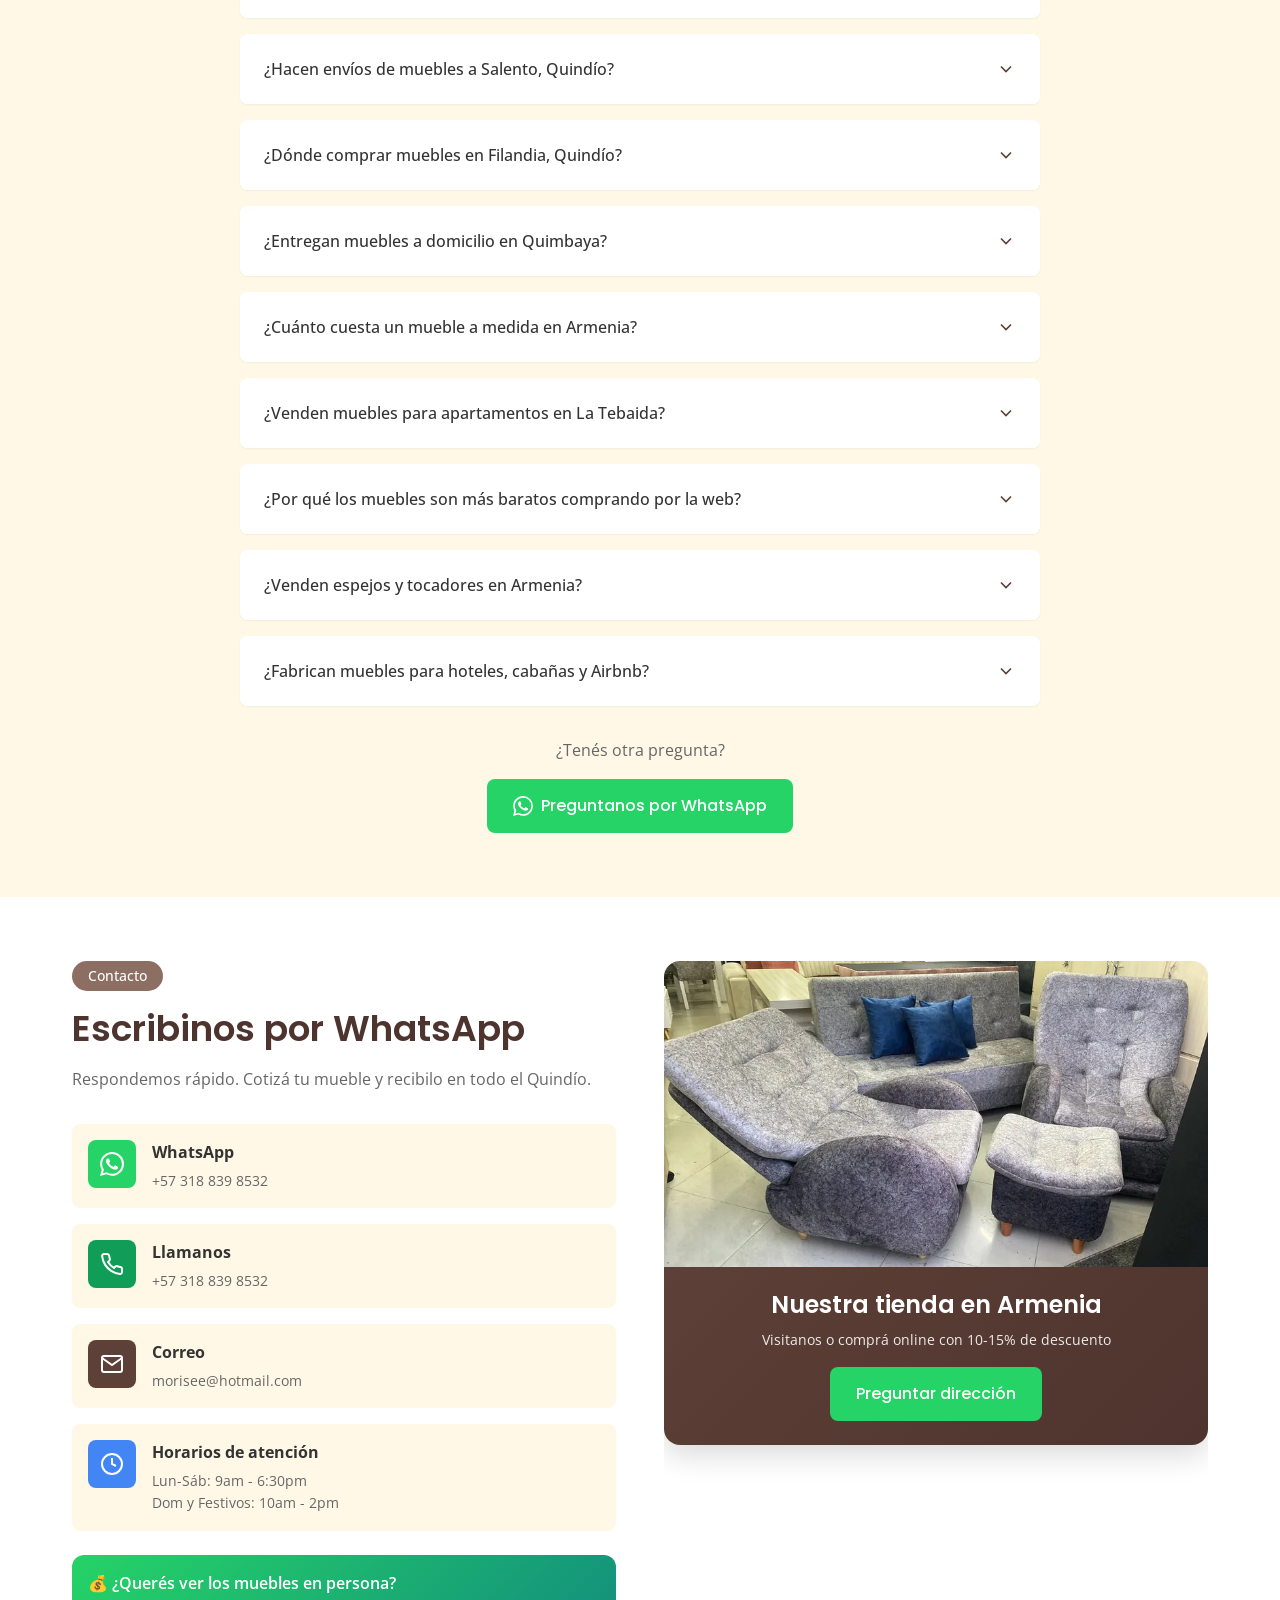
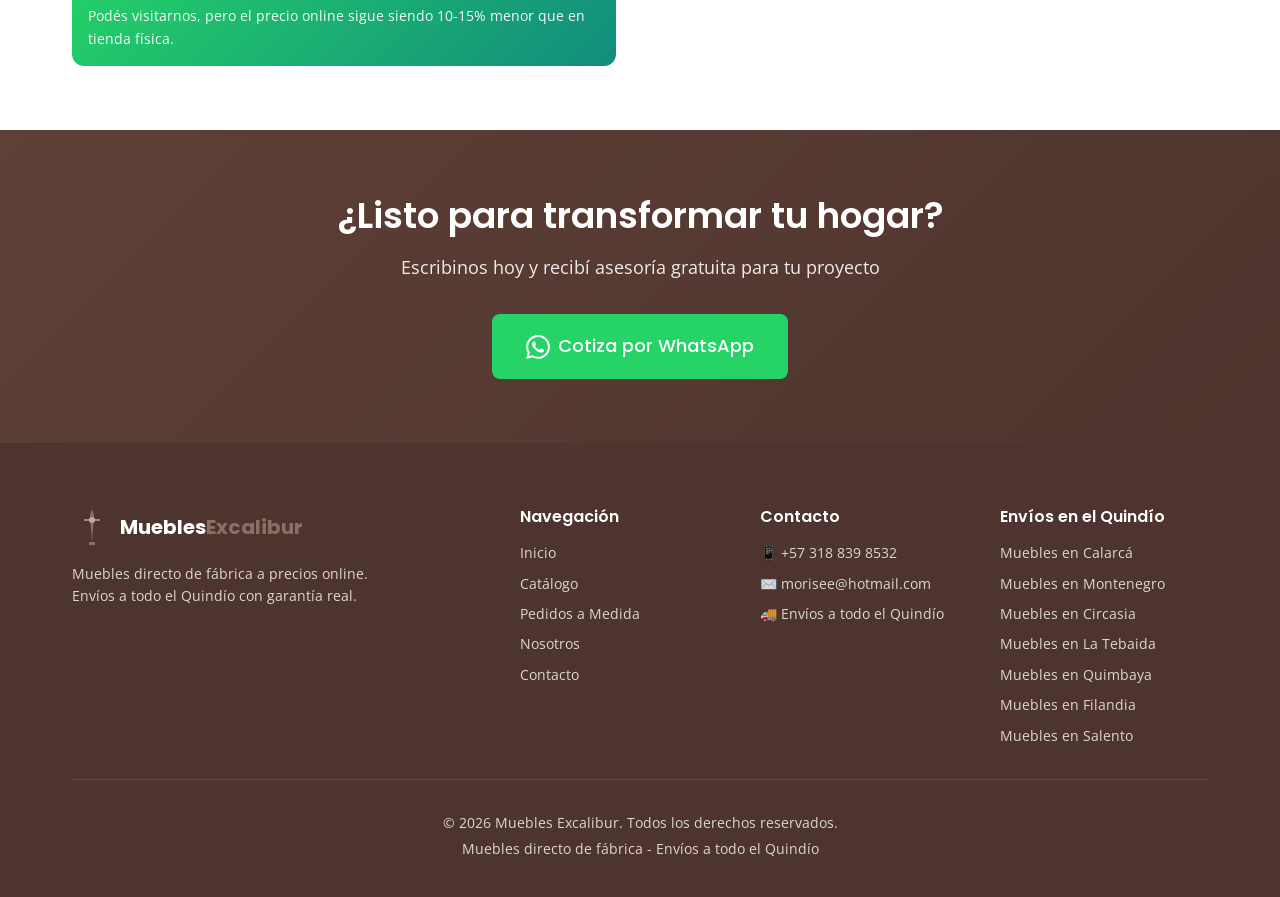
==== commit 82191733: "Add a landing page for the custom-order pitch and fix the header on inner pages El argumento de vent" ====
--- a/index.html
+++ b/index.html
@@ -368,7 +368,7 @@
                     "@type": "Product",
                     "name": "Comedor Rústico 6 Puestos",
                     "description": "Mesa en madera maciza con acabado natural. Sillas ergonómicas con tapizado lavable. Entrega en Armenia y todo el Quindío.",
-                    "image": "https://mueblesexcalibur.com/images/cat-comedores.jpg",
+                    "image": "https://mueblesexcalibur.com/images/ilustracion-comedores.jpg",
                     "brand": { "@type": "Brand", "name": "Muebles Excalibur" },
                     "offers": {
                         "@type": "AggregateOffer",
@@ -391,7 +391,7 @@
                     "@type": "Product",
                     "name": "Cama Elegance con Cabecero",
                     "description": "Base cama con cabecero tapizado capitoneado. Disponible en todas las medidas estándar. Envío a todo el Quindío.",
-                    "image": "https://mueblesexcalibur.com/images/cat-camas.jpg",
+                    "image": "https://mueblesexcalibur.com/images/ilustracion-camas.jpg",
                     "brand": { "@type": "Brand", "name": "Muebles Excalibur" },
                     "offers": {
                         "@type": "AggregateOffer",
@@ -414,7 +414,7 @@
                     "@type": "Product",
                     "name": "Closet Moderno 4 Puertas",
                     "description": "Amplio espacio de almacenamiento con barras, cajones y estantes. Diseño elegante y funcional para hogares del Quindío.",
-                    "image": "https://mueblesexcalibur.com/images/prod-closet-moderno.jpg",
+                    "image": "https://mueblesexcalibur.com/images/ilustracion-closets.jpg",
                     "brand": { "@type": "Brand", "name": "Muebles Excalibur" },
                     "offers": {
                         "@type": "AggregateOffer",
@@ -460,7 +460,7 @@
                     "@type": "Product",
                     "name": "Escritorio Home Office",
                     "description": "Diseño minimalista con espacio para cables y cajones laterales. Perfecto para trabajar desde casa en Armenia y el Quindío.",
-                    "image": "https://mueblesexcalibur.com/images/prod-escritorio.jpg",
+                    "image": "https://mueblesexcalibur.com/images/ilustracion-escritorios.jpg",
                     "brand": { "@type": "Brand", "name": "Muebles Excalibur" },
                     "offers": {
                         "@type": "AggregateOffer",
@@ -545,7 +545,7 @@
             <nav class="nav" id="nav">
                 <a href="#inicio" class="nav-link active">Inicio</a>
                 <a href="#catalogo" class="nav-link">Catálogo</a>
-                <a href="#medida" class="nav-link">A Medida</a>
+                <a href="muebles-a-medida.html" class="nav-link">A Medida</a>
                 <a href="#nosotros" class="nav-link">Nosotros</a>
                 <a href="#contacto" class="nav-link">Contacto</a>
             </nav>
@@ -672,7 +672,7 @@
 
                 <a href="https://wa.me/573188398532?text=(Orden%20en%20linea)%20Hola%20Mauricio%20%F0%9F%91%8B%20Estoy%20interesado%20en%20los%20Comedores.%20%C2%BFPodr%C3%ADan%20mostrarme%20opciones%20y%20precios%3F" class="category-card" data-category="comedores">
                     <div class="category-image">
-                        <picture><source srcset="images/cat-comedores.webp" type="image/webp"><img src="images/cat-comedores.jpg" width="800" height="600" alt="Comedores en Armenia Quindío - venta de comedores baratos" loading="lazy"></picture>
+                        <picture><source srcset="images/ilustracion-comedores.webp" type="image/webp"><img src="images/ilustracion-comedores.jpg" width="800" height="600" alt="Comedores en Armenia Quindío - venta de comedores baratos" loading="lazy"></picture>
                     </div>
                     <div class="category-content">
                         <h3>Comedores</h3>
@@ -683,7 +683,7 @@
 
                 <a href="https://wa.me/573188398532?text=(Orden%20en%20linea)%20Hola%20Mauricio%20%F0%9F%91%8B%20Estoy%20interesado%20en%20las%20Camas.%20%C2%BFPodr%C3%ADan%20mostrarme%20opciones%20y%20precios%3F" class="category-card" data-category="camas">
                     <div class="category-image">
-                        <picture><source srcset="images/cat-camas.webp" type="image/webp"><img src="images/cat-camas.jpg" width="800" height="600" alt="Camas y colchones en Armenia Quindío - precios de fábrica" loading="lazy"></picture>
+                        <picture><source srcset="images/ilustracion-camas.webp" type="image/webp"><img src="images/ilustracion-camas.jpg" width="800" height="600" alt="Camas y colchones en Armenia Quindío - precios de fábrica" loading="lazy"></picture>
                     </div>
                     <div class="category-content">
                         <h3>Camas y Colchones</h3>
@@ -694,7 +694,7 @@
 
                 <a href="https://wa.me/573188398532?text=(Orden%20en%20linea)%20Hola%20Mauricio%20%F0%9F%91%8B%20Estoy%20interesado%20en%20los%20Armarios%20y%20Closets.%20%C2%BFPodr%C3%ADan%20mostrarme%20opciones%20y%20precios%3F" class="category-card" data-category="armarios">
                     <div class="category-image">
-                        <picture><source srcset="images/cat-armarios.webp" type="image/webp"><img src="images/cat-armarios.jpg" width="800" height="600" alt="Closets y armarios a medida en Armenia Quindío - los fabricamos desde tu foto" loading="lazy"></picture>
+                        <picture><source srcset="images/ilustracion-closets.webp" type="image/webp"><img src="images/ilustracion-closets.jpg" width="800" height="600" alt="Closets y armarios a medida en Armenia Quindío - los fabricamos desde tu foto" loading="lazy"></picture>
                     </div>
                     <div class="category-content">
                         <h3>Armarios y Closets</h3>
@@ -716,7 +716,7 @@
 
                 <a href="https://wa.me/573188398532?text=(Orden%20en%20linea)%20Hola%20Mauricio%20%F0%9F%91%8B%20Estoy%20interesado%20en%20los%20Escritorios%20y%20Nocheros.%20%C2%BFPodr%C3%ADan%20mostrarme%20opciones%20y%20precios%3F" class="category-card" data-category="escritorios">
                     <div class="category-image">
-                        <picture><source srcset="images/cat-escritorios.webp" type="image/webp"><img src="images/cat-escritorios.jpg" width="800" height="600" alt="Escritorios y nocheros en Armenia Quindío - muebles de oficina" loading="lazy"></picture>
+                        <picture><source srcset="images/ilustracion-escritorios.webp" type="image/webp"><img src="images/ilustracion-escritorios.jpg" width="800" height="600" alt="Escritorios y nocheros en Armenia Quindío - muebles de oficina" loading="lazy"></picture>
                     </div>
                     <div class="category-content">
                         <h3>Escritorios y Nocheros</h3>
@@ -801,7 +801,7 @@
                 <!-- Product 2 -->
                 <article class="product-card" data-category="comedores">
                     <div class="product-image">
-                        <picture><source srcset="images/cat-comedores.webp" type="image/webp"><img src="images/cat-comedores.jpg" width="800" height="600" alt="Comedor rústico 6 puestos a medida en Armenia Quindío - lo fabricamos desde tu foto" loading="lazy"></picture>
+                        <picture><source srcset="images/ilustracion-comedores.webp" type="image/webp"><img src="images/ilustracion-comedores.jpg" width="800" height="600" alt="Comedor rústico 6 puestos a medida en Armenia Quindío - lo fabricamos desde tu foto" loading="lazy"></picture>
                         <span class="product-badge">A tu medida</span>
                     </div>
                     <div class="product-content">
@@ -828,7 +828,7 @@
                 <!-- Product 3 -->
                 <article class="product-card" data-category="camas">
                     <div class="product-image">
-                        <picture><source srcset="images/cat-camas.webp" type="image/webp"><img src="images/cat-camas.jpg" width="800" height="600" alt="Cama con cabecero tapizado a medida en Armenia Quindío - la fabricamos desde tu foto" loading="lazy"></picture>
+                        <picture><source srcset="images/ilustracion-camas.webp" type="image/webp"><img src="images/ilustracion-camas.jpg" width="800" height="600" alt="Cama con cabecero tapizado a medida en Armenia Quindío - la fabricamos desde tu foto" loading="lazy"></picture>
                         <span class="product-badge">A tu medida</span>
                     </div>
                     <div class="product-content">
@@ -855,7 +855,7 @@
                 <!-- Product 4 -->
                 <article class="product-card" data-category="armarios">
                     <div class="product-image">
-                        <picture><source srcset="images/prod-closet-moderno.webp" type="image/webp"><img src="images/prod-closet-moderno.jpg" width="800" height="600" alt="Closet moderno 4 puertas a medida en Armenia Quindío - lo fabricamos desde tu foto" loading="lazy"></picture>
+                        <picture><source srcset="images/ilustracion-closets.webp" type="image/webp"><img src="images/ilustracion-closets.jpg" width="800" height="600" alt="Closet moderno 4 puertas a medida en Armenia Quindío - lo fabricamos desde tu foto" loading="lazy"></picture>
                         <span class="product-badge">A tu medida</span>
                     </div>
                     <div class="product-content">
@@ -908,7 +908,7 @@
                 <!-- Product 6 -->
                 <article class="product-card" data-category="escritorios">
                     <div class="product-image">
-                        <picture><source srcset="images/prod-escritorio.webp" type="image/webp"><img src="images/prod-escritorio.jpg" width="800" height="600" alt="Escritorio home office a medida en Armenia Quindío - lo fabricamos desde tu foto" loading="lazy"></picture>
+                        <picture><source srcset="images/ilustracion-escritorios.webp" type="image/webp"><img src="images/ilustracion-escritorios.jpg" width="800" height="600" alt="Escritorio home office a medida en Armenia Quindío - lo fabricamos desde tu foto" loading="lazy"></picture>
                         <span class="product-badge">A tu medida</span>
                     </div>
                     <div class="product-content">
--- a/styles.css
+++ b/styles.css
@@ -246,6 +246,18 @@
     height: 70px;
 }
 
+/* Las paginas que no son el inicio envuelven el contenido del header en
+   .header-content, y ese selector no tenia ninguna regla. Al quedar como bloque,
+   el logo, el menu y el telefono se apilaban en vertical y se desbordaban de los
+   70px del header, montandose sobre la franja de promocion. */
+.header-content {
+    display: flex;
+    align-items: center;
+    justify-content: space-between;
+    gap: var(--spacing-md);
+    width: 100%;
+}
+
 .logo {
     display: flex;
     align-items: center;
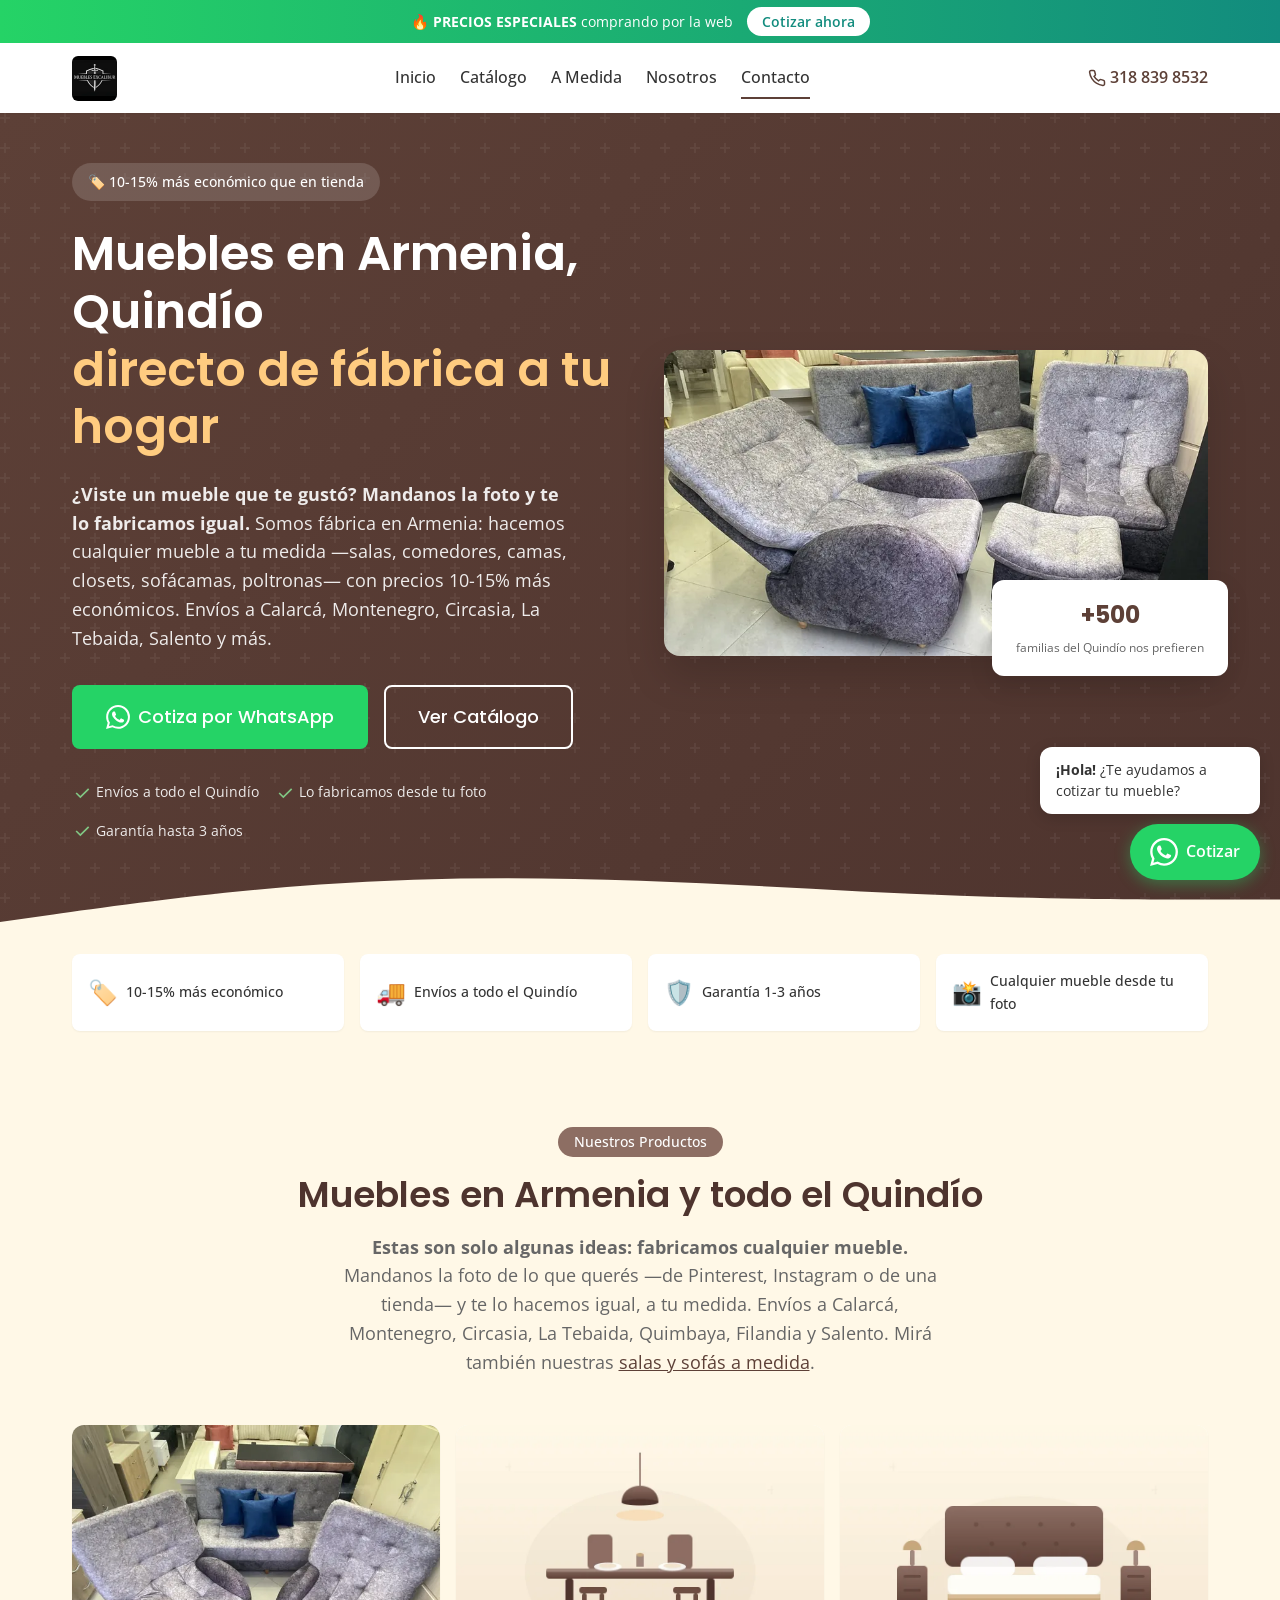
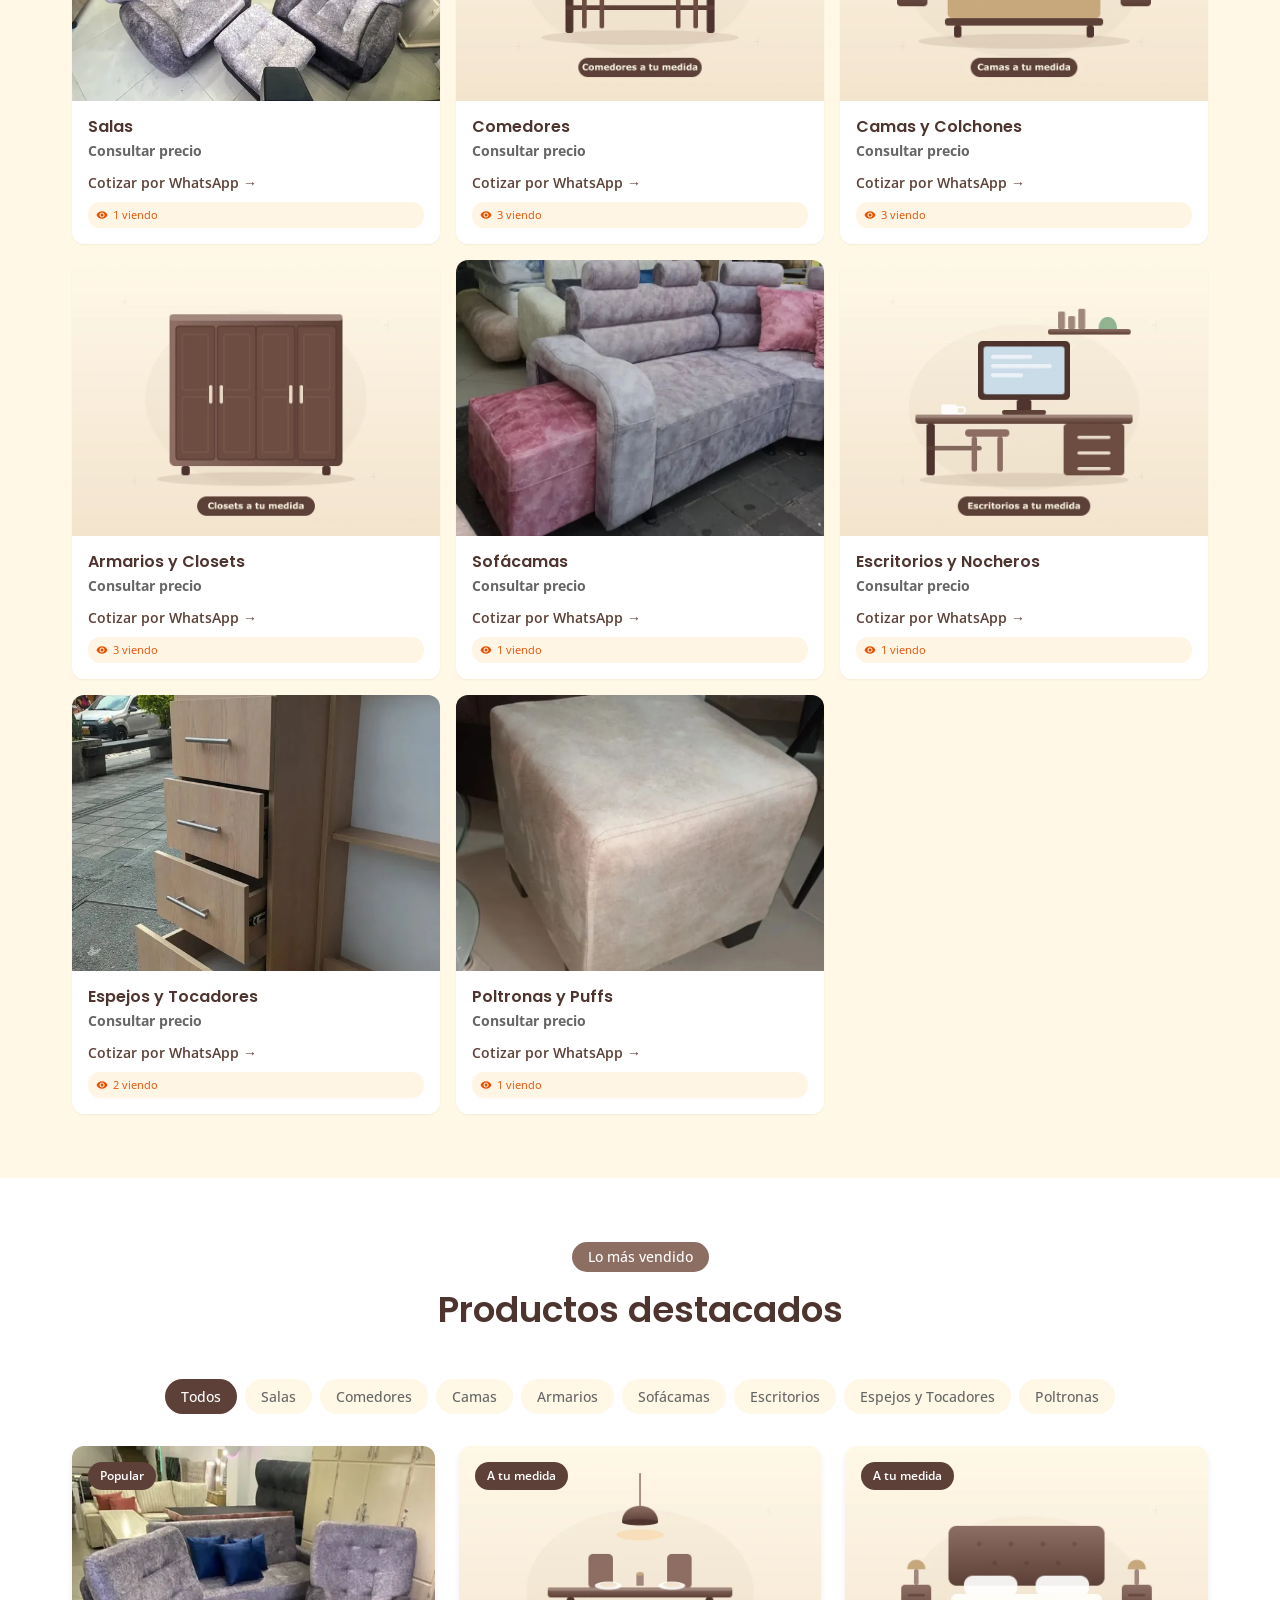
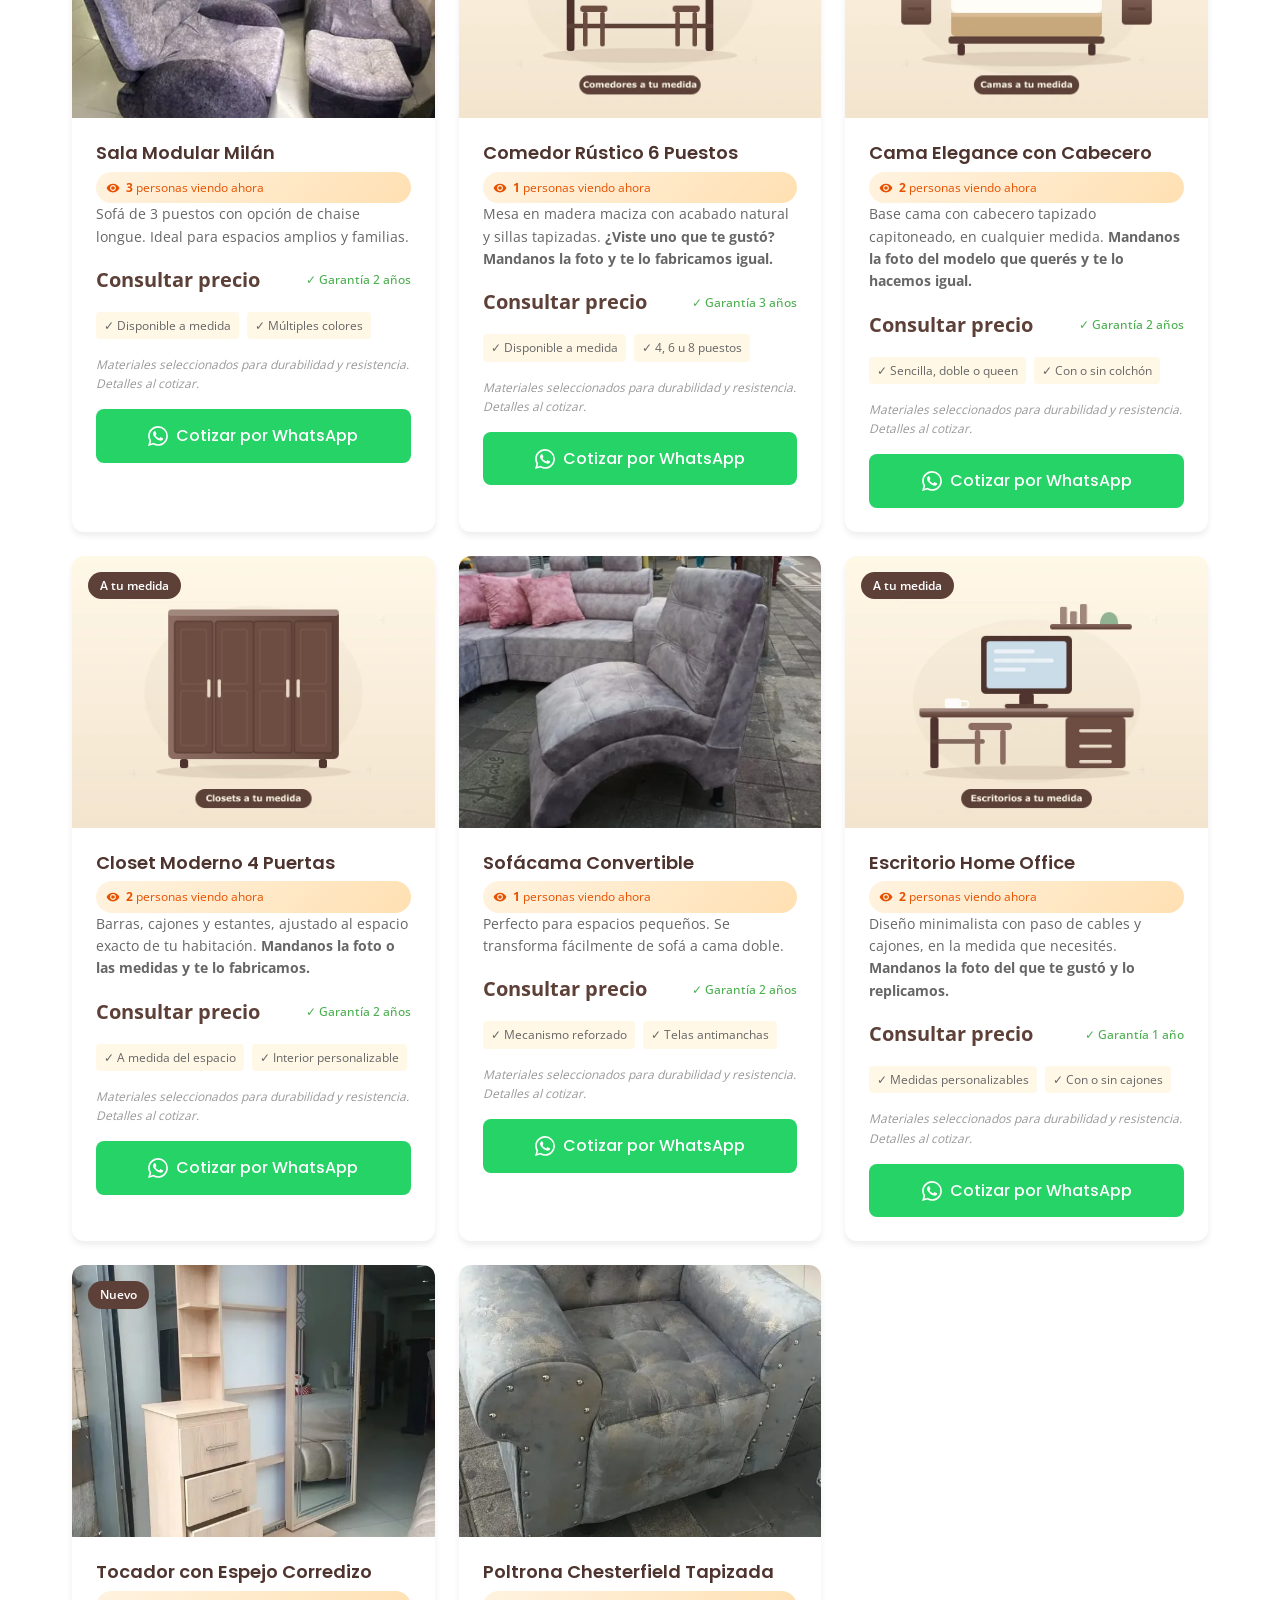
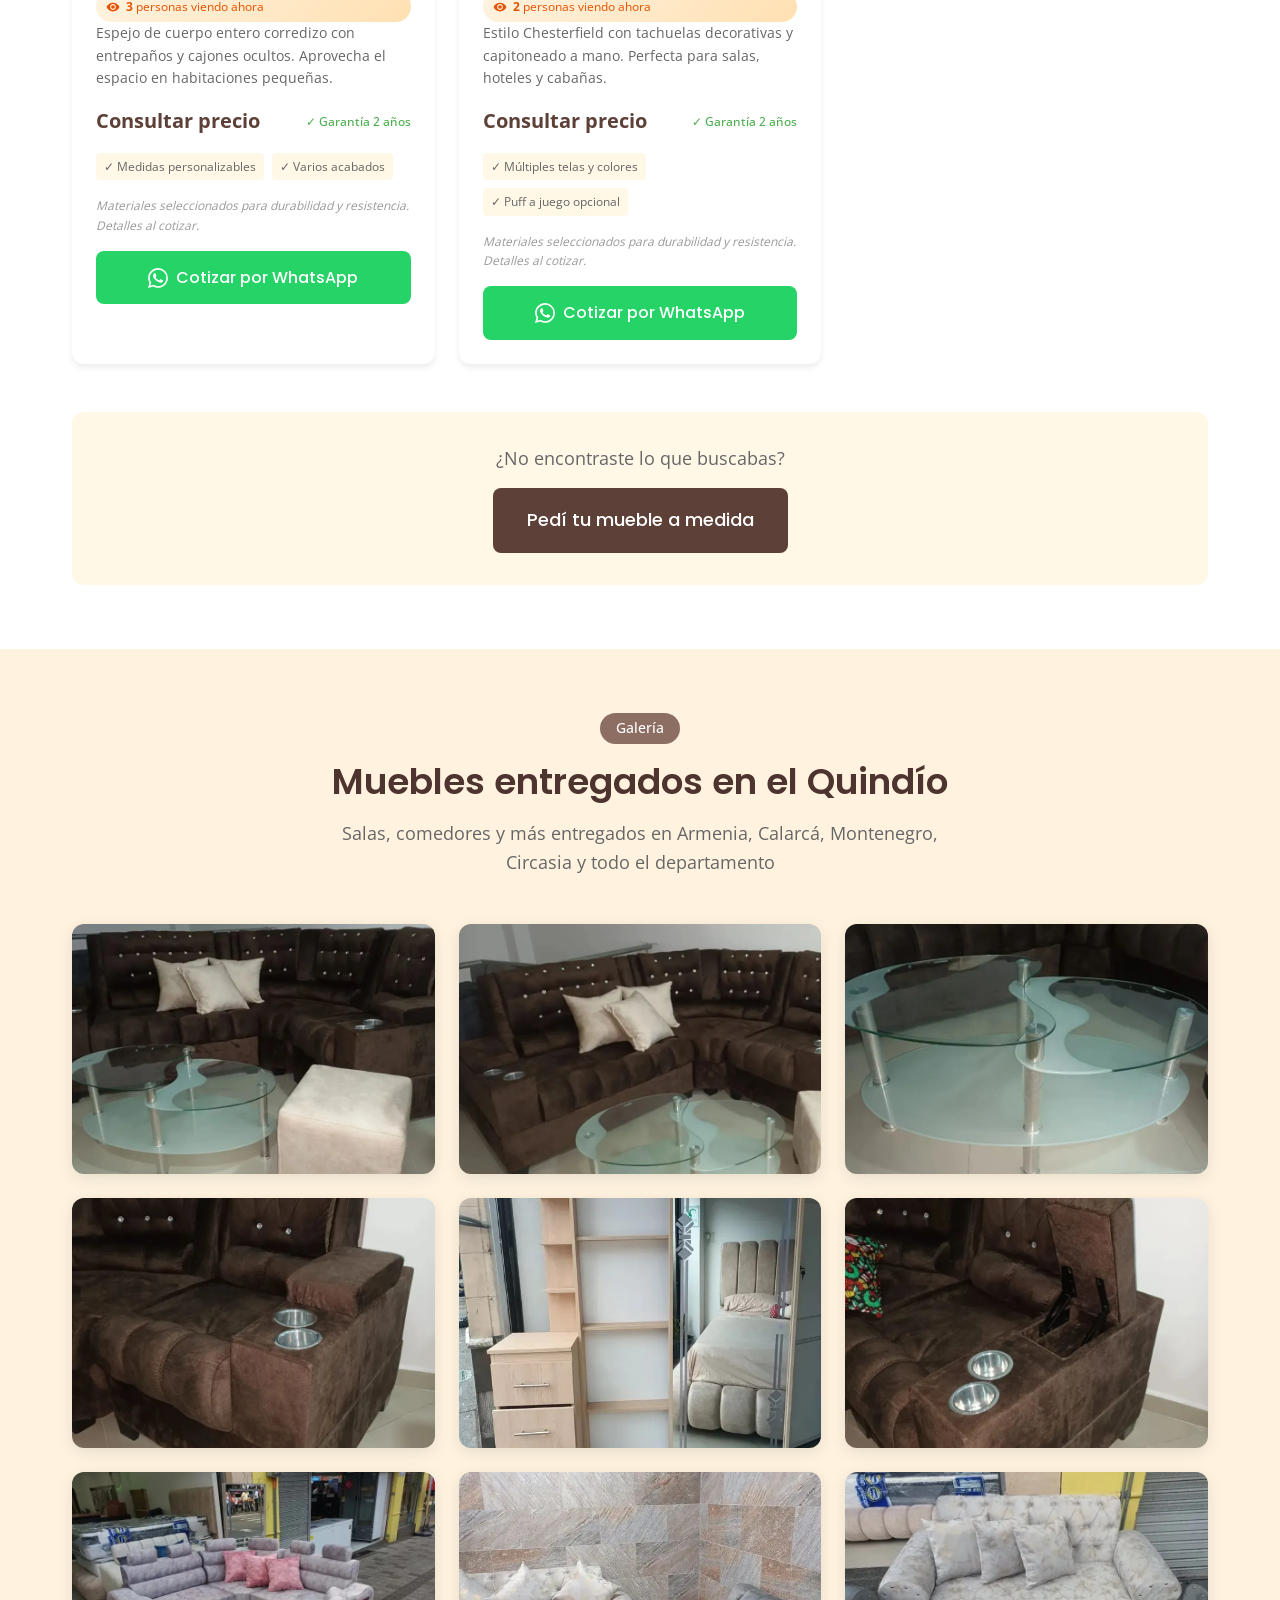
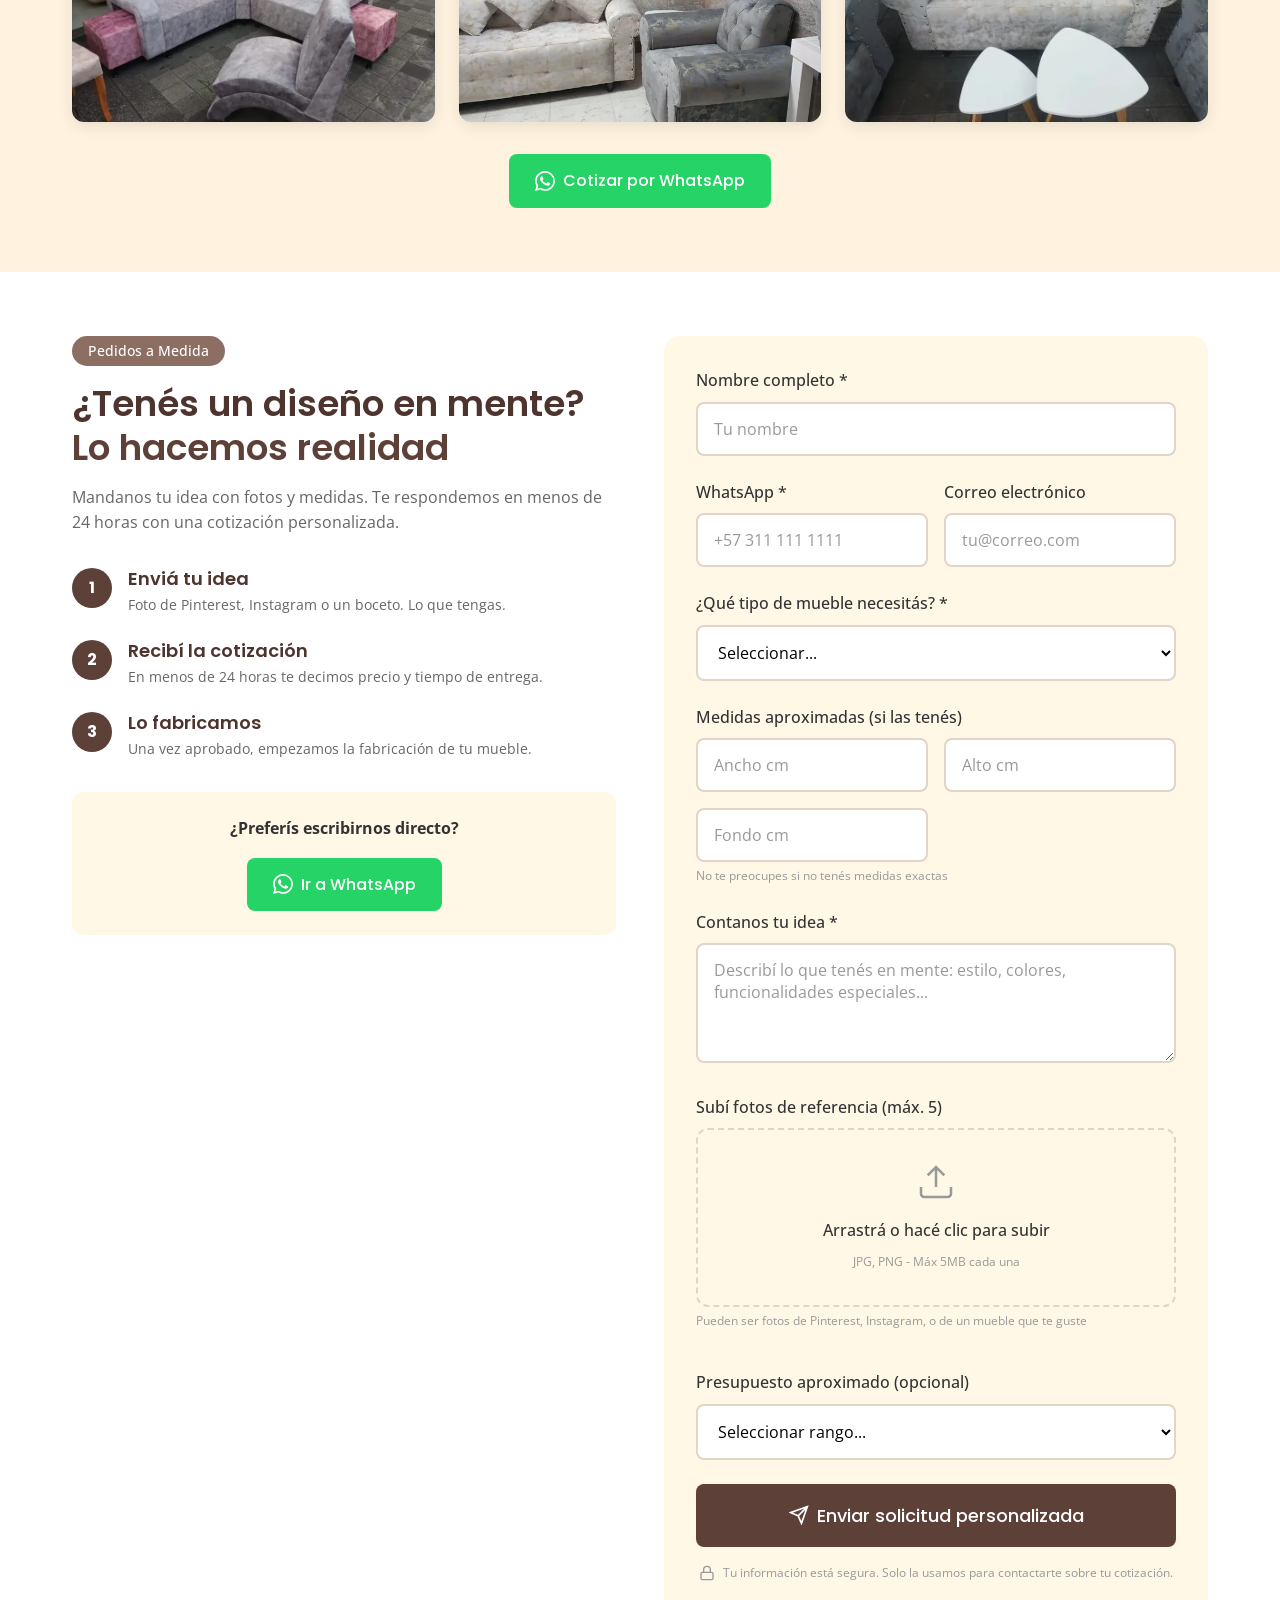
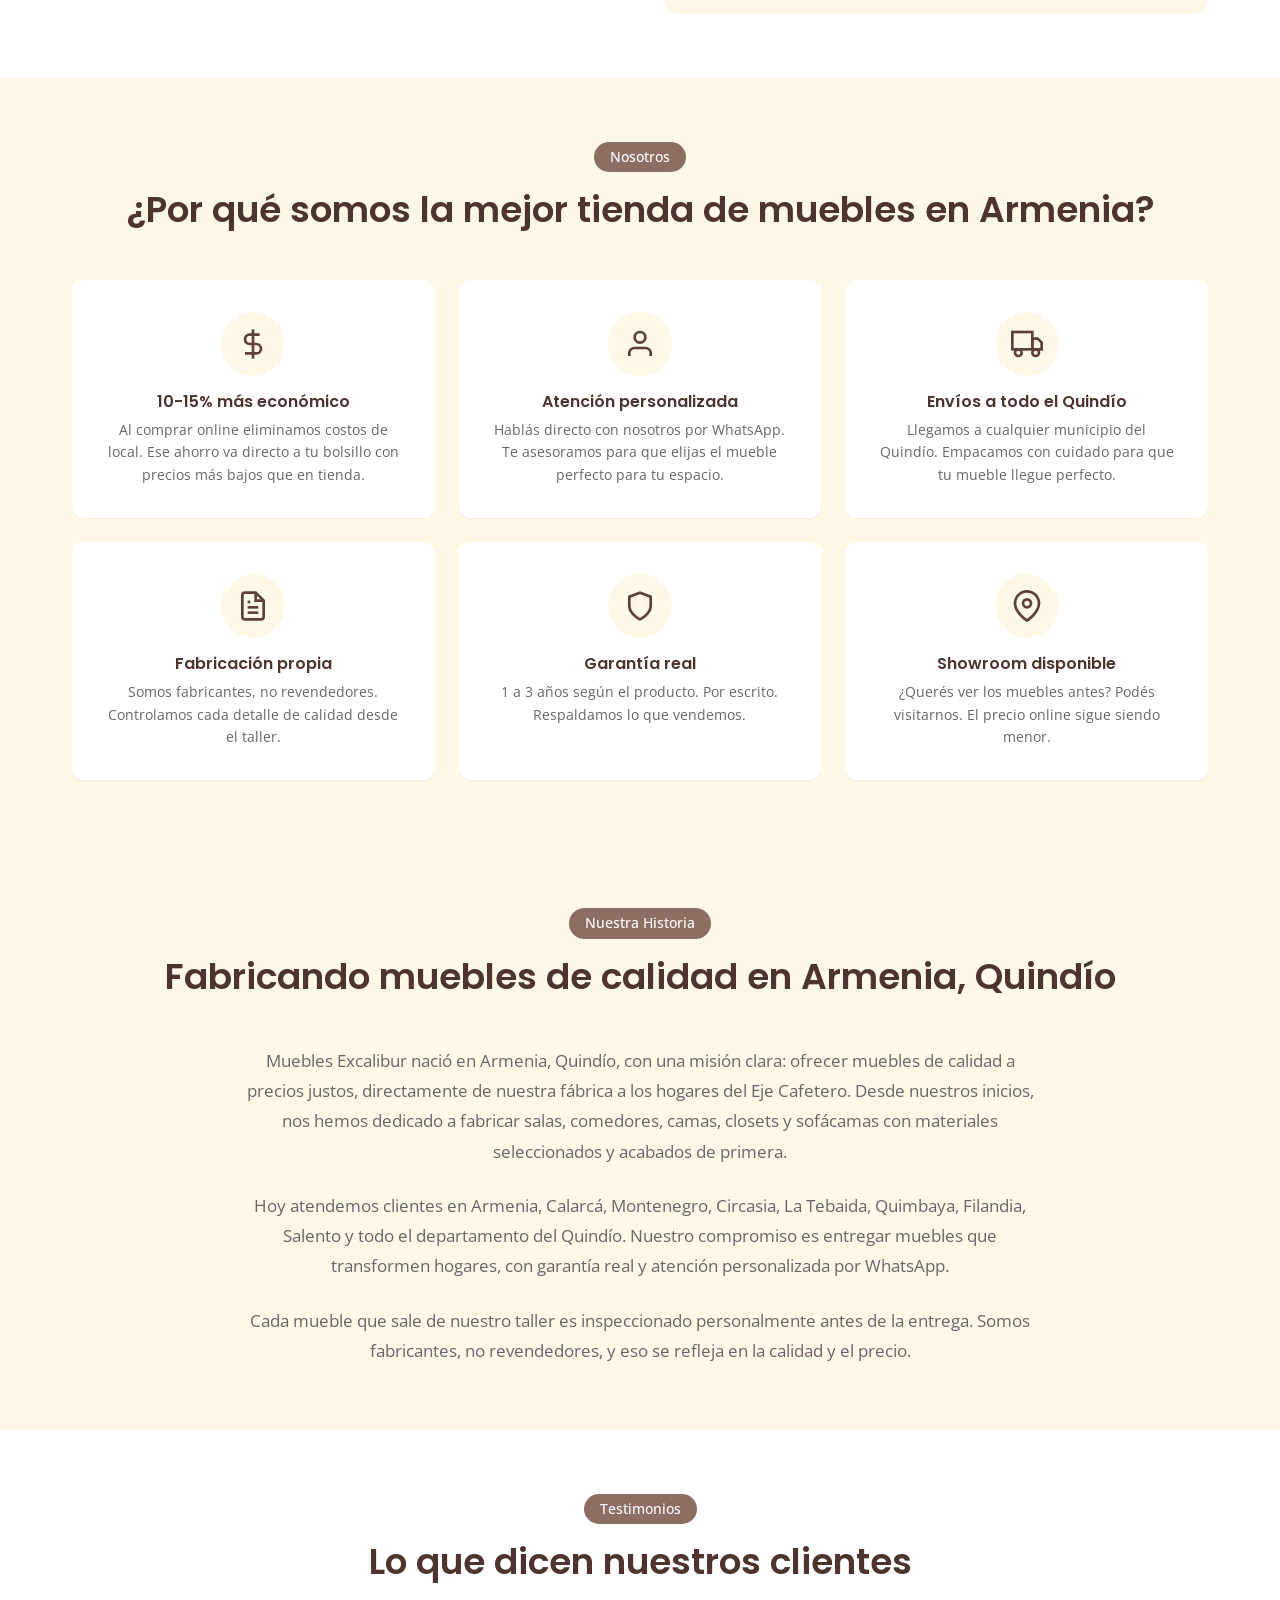
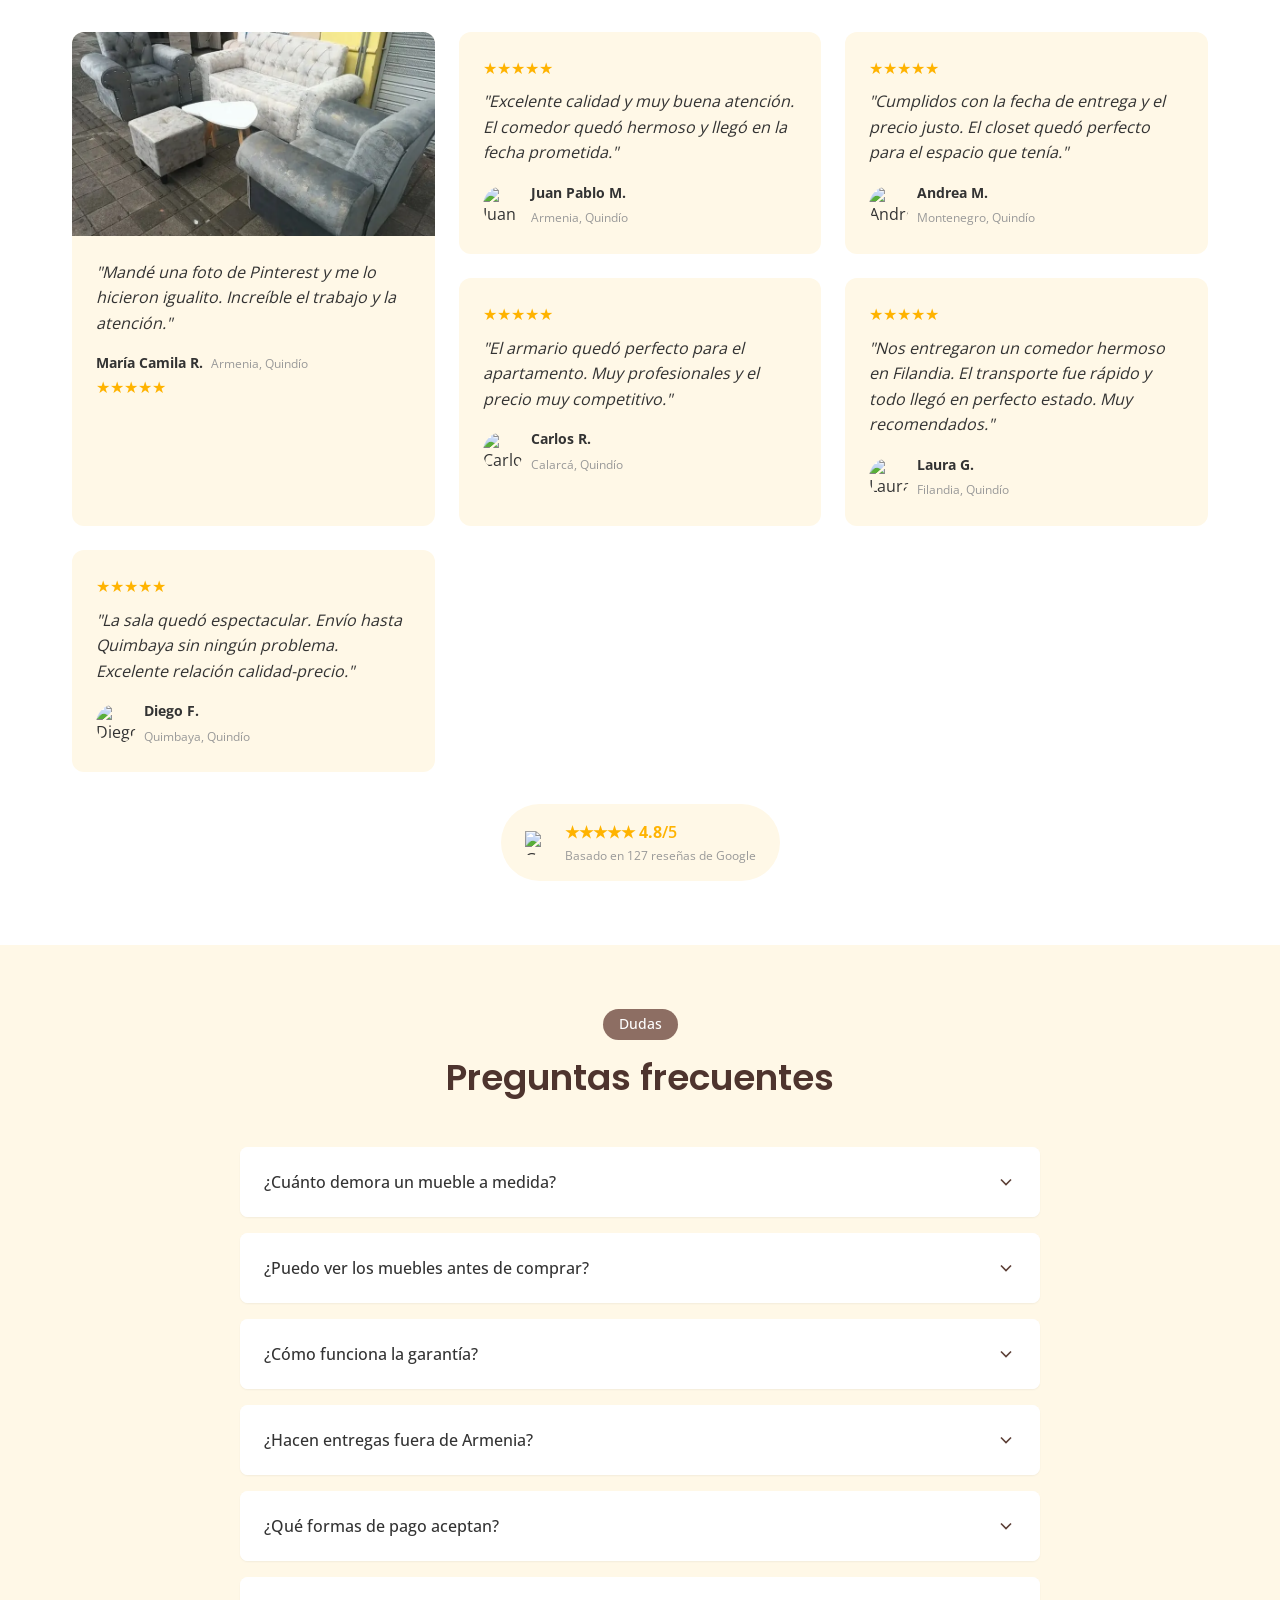
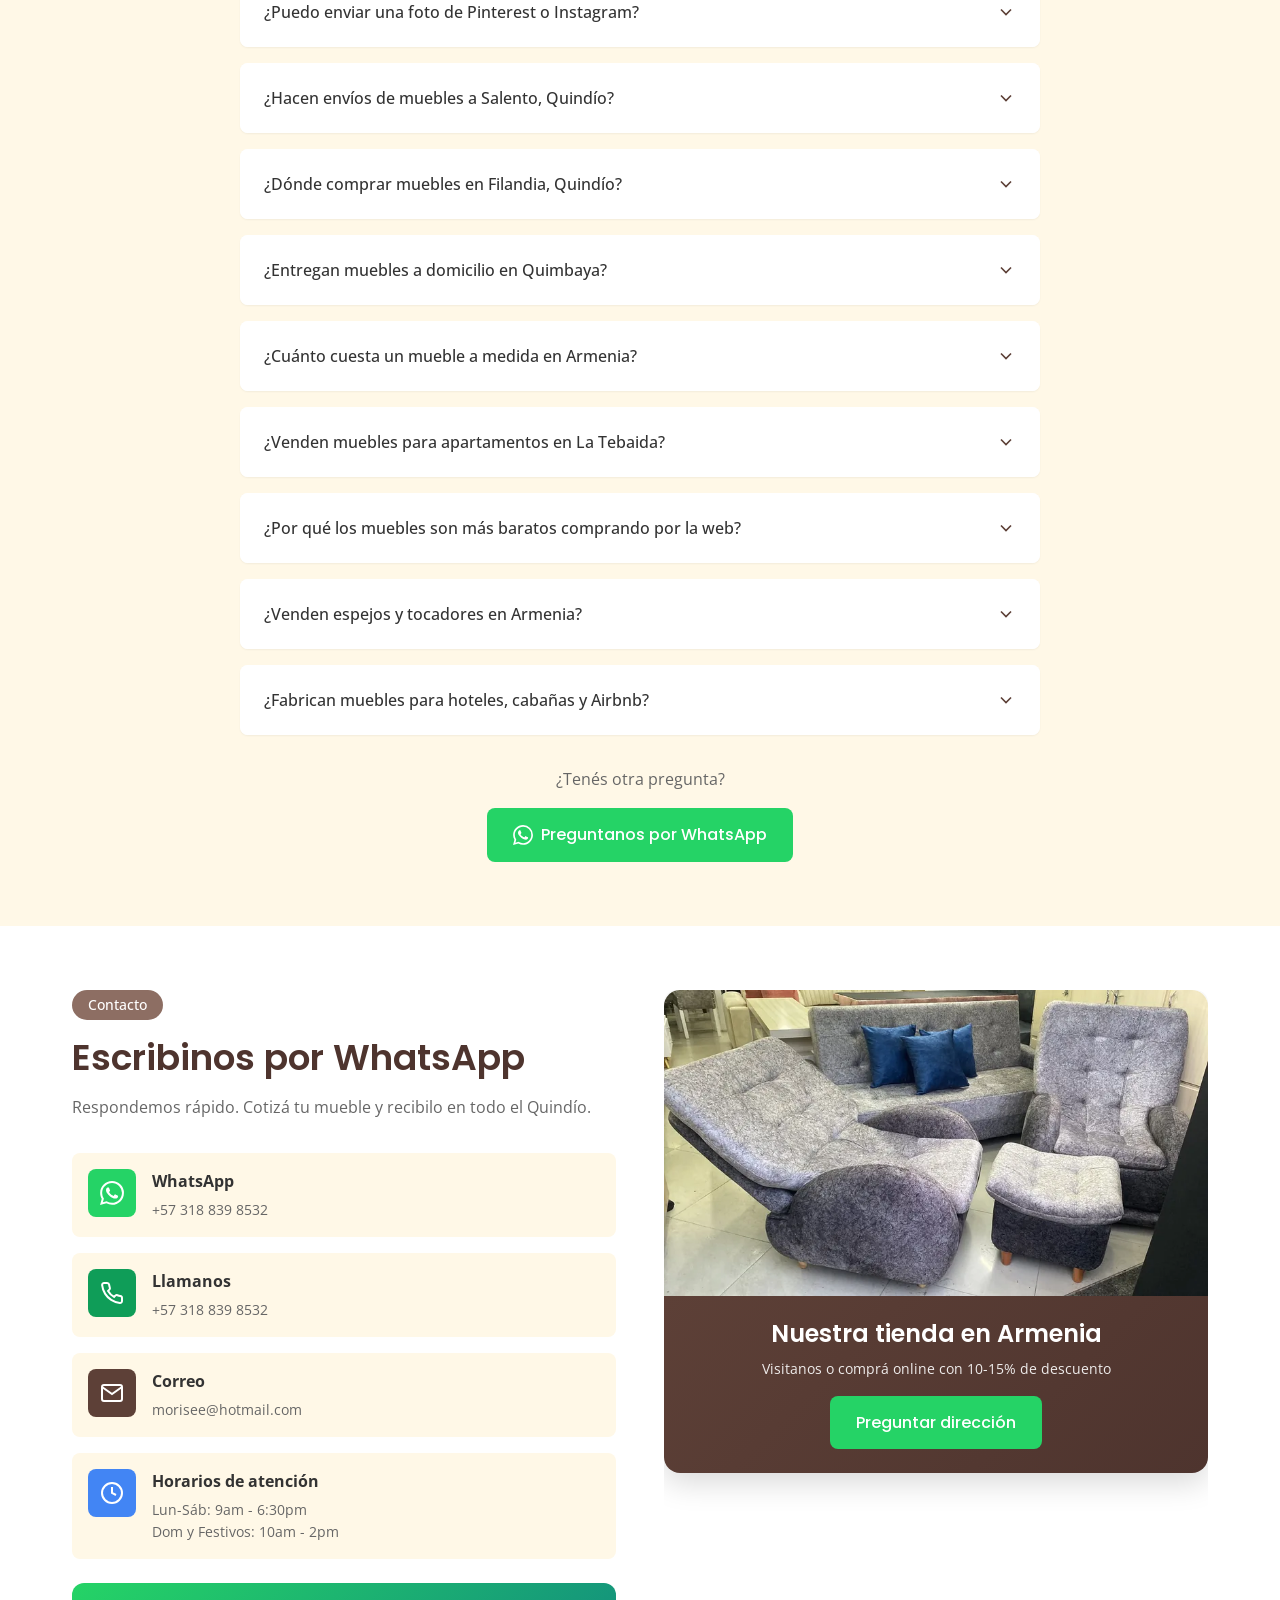
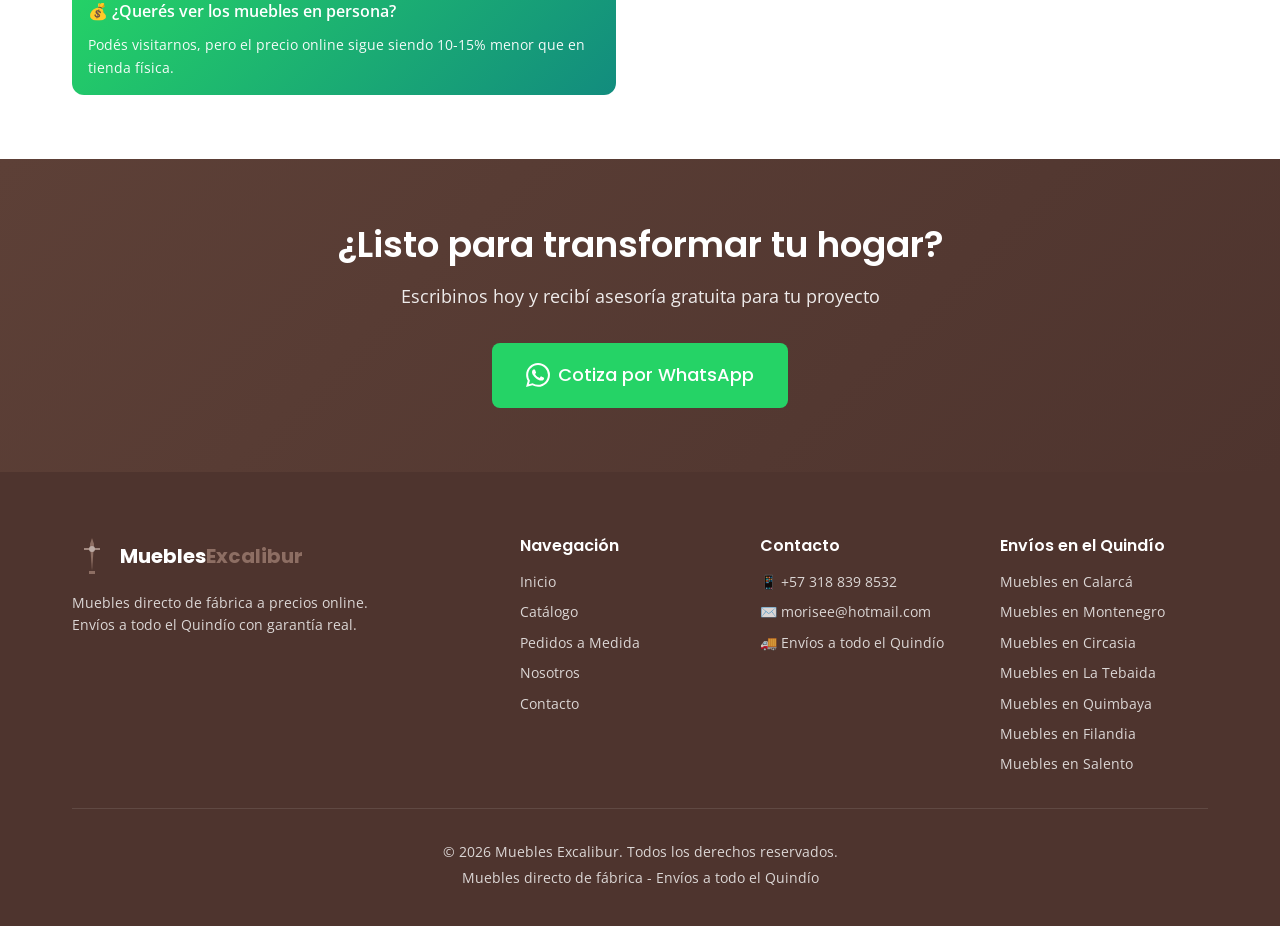
==== commit f2a338d4: "Add a sofa category page built on the products the photos actually show Las 23 fotos reales del siti" ====
--- a/index.html
+++ b/index.html
@@ -655,7 +655,7 @@
             <div class="section-header">
                 <span class="section-badge">Nuestros Productos</span>
                 <h2 class="section-title">Muebles en Armenia y todo el Quindío</h2>
-                <p class="section-subtitle"><strong>Estas son solo algunas ideas: fabricamos cualquier mueble.</strong> Mandanos la foto de lo que querés —de Pinterest, Instagram o de una tienda— y te lo hacemos igual, a tu medida. Envíos a Calarcá, Montenegro, Circasia, La Tebaida, Quimbaya, Filandia y Salento.</p>
+                <p class="section-subtitle"><strong>Estas son solo algunas ideas: fabricamos cualquier mueble.</strong> Mandanos la foto de lo que querés —de Pinterest, Instagram o de una tienda— y te lo hacemos igual, a tu medida. Envíos a Calarcá, Montenegro, Circasia, La Tebaida, Quimbaya, Filandia y Salento. Mirá también nuestras <a href="salas-y-sofas-a-medida.html" style="color: var(--color-primary); text-decoration: underline;">salas y sofás a medida</a>.</p>
             </div>
 
             <div class="categories-grid">
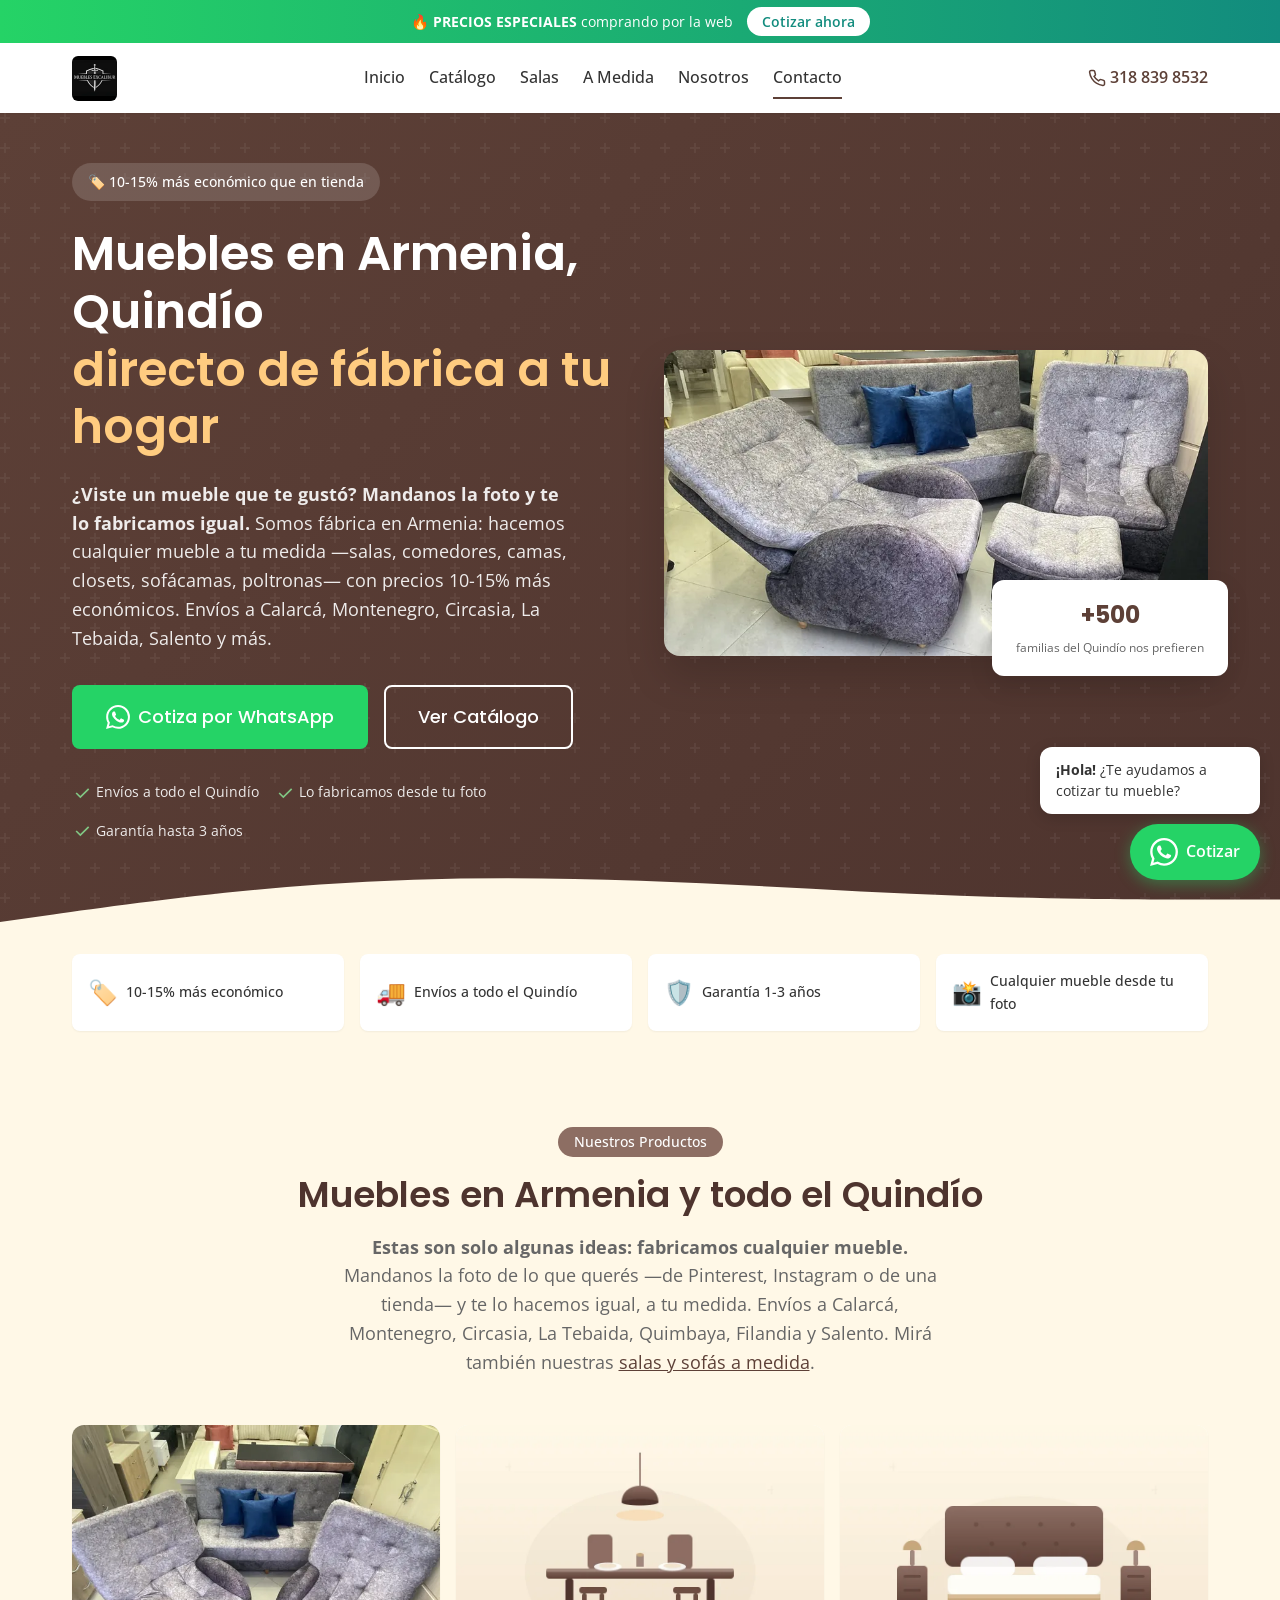
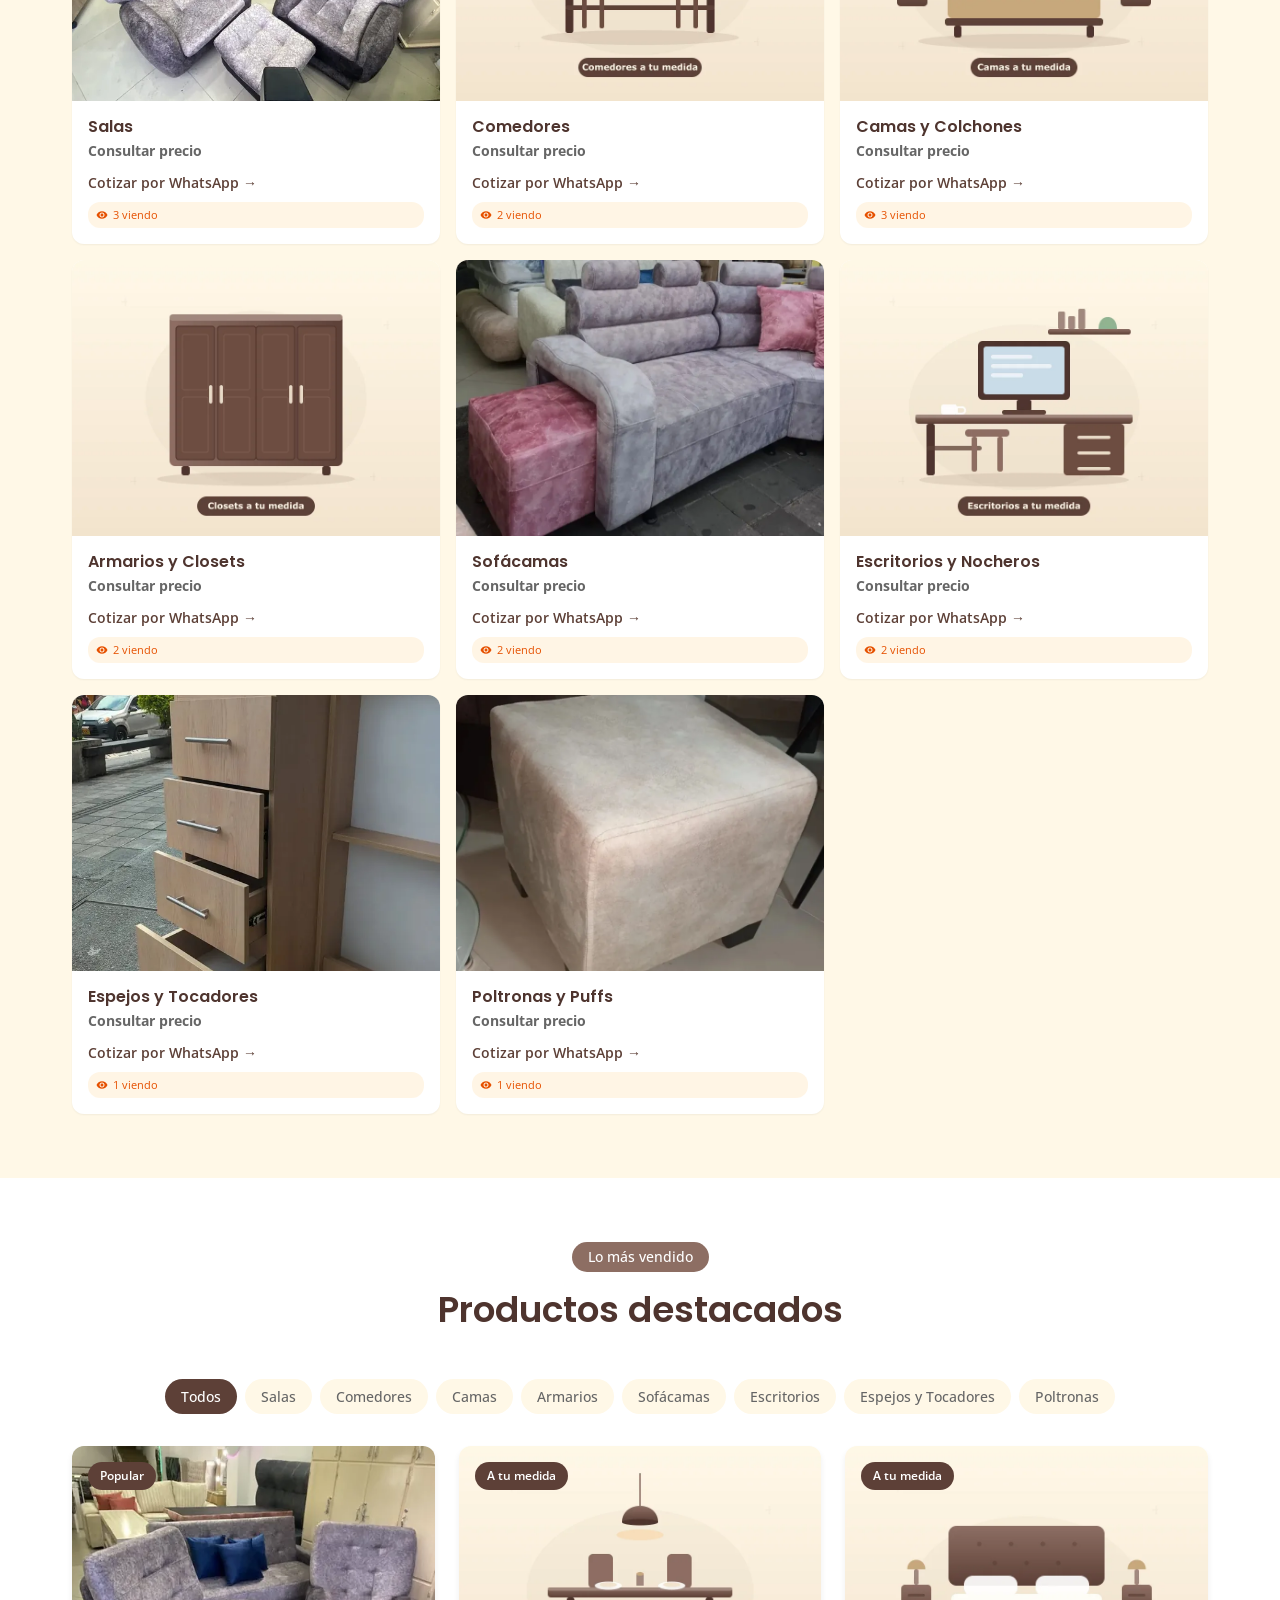
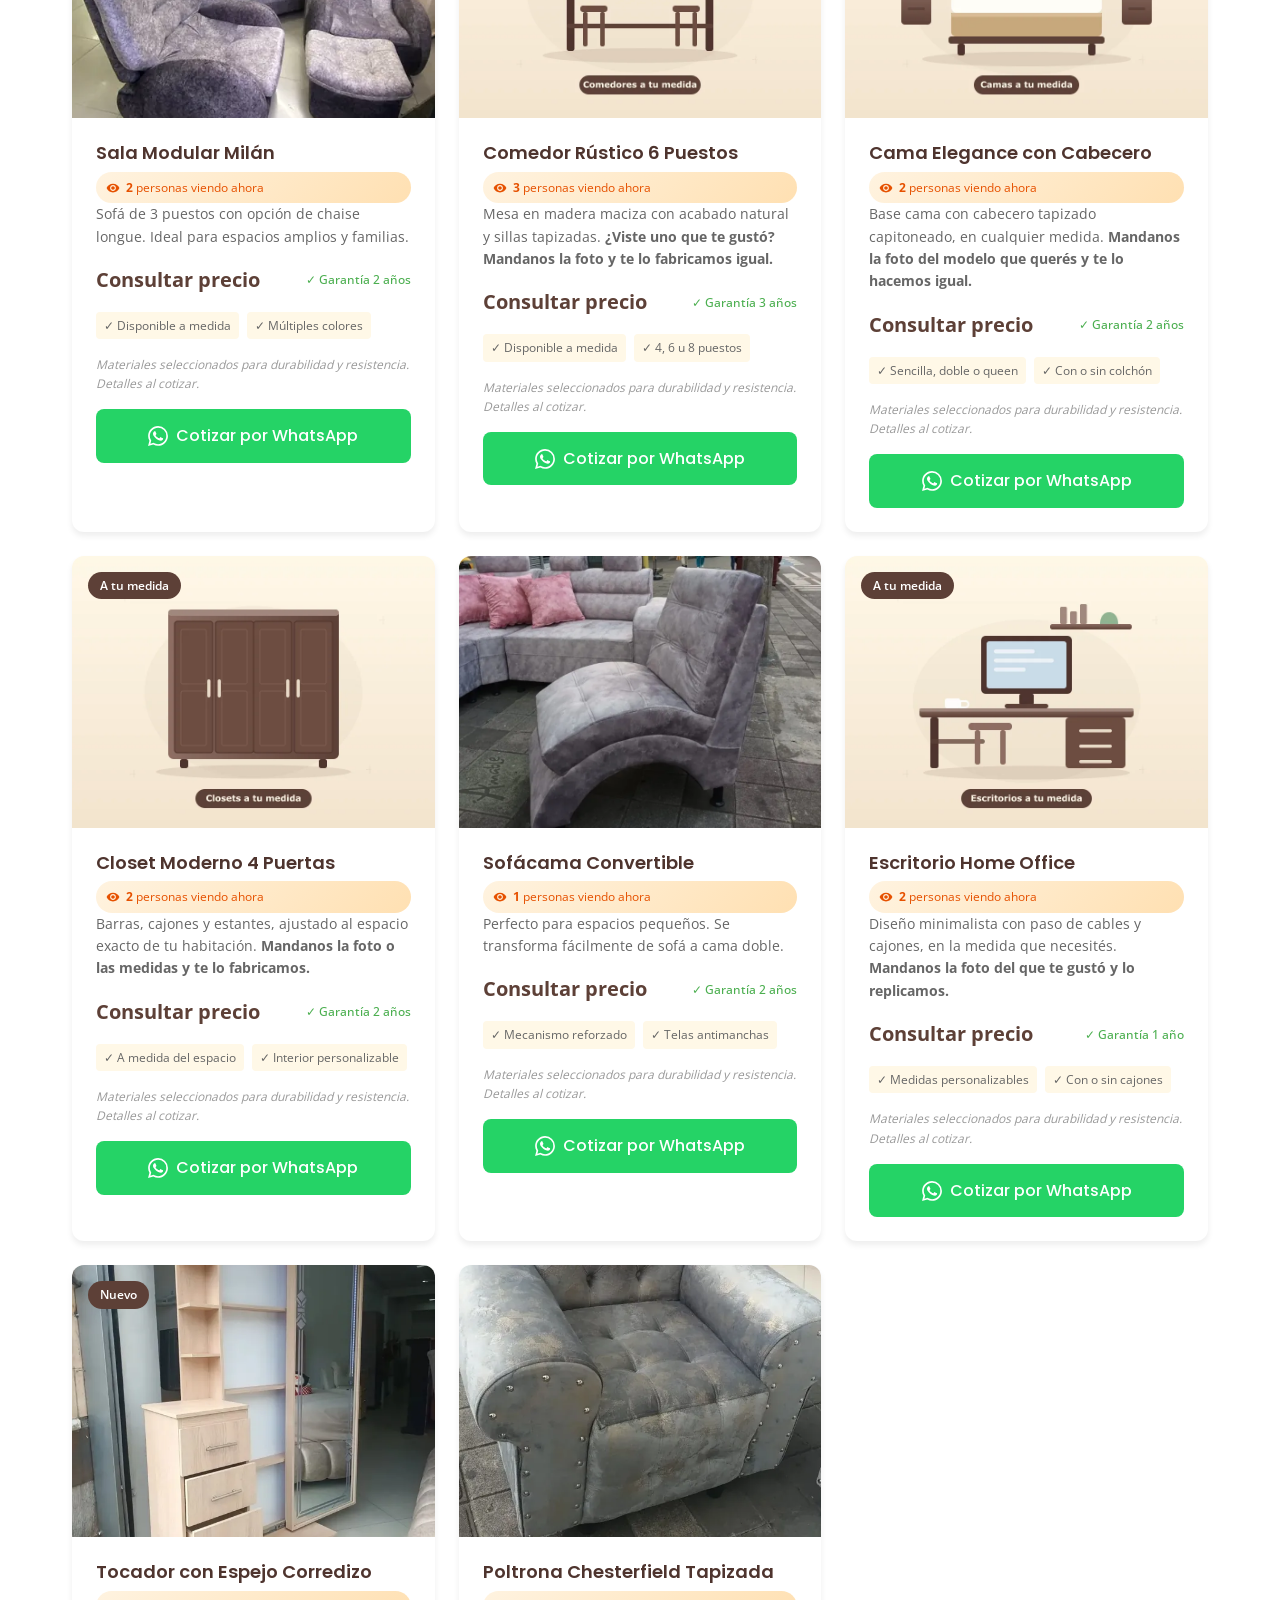
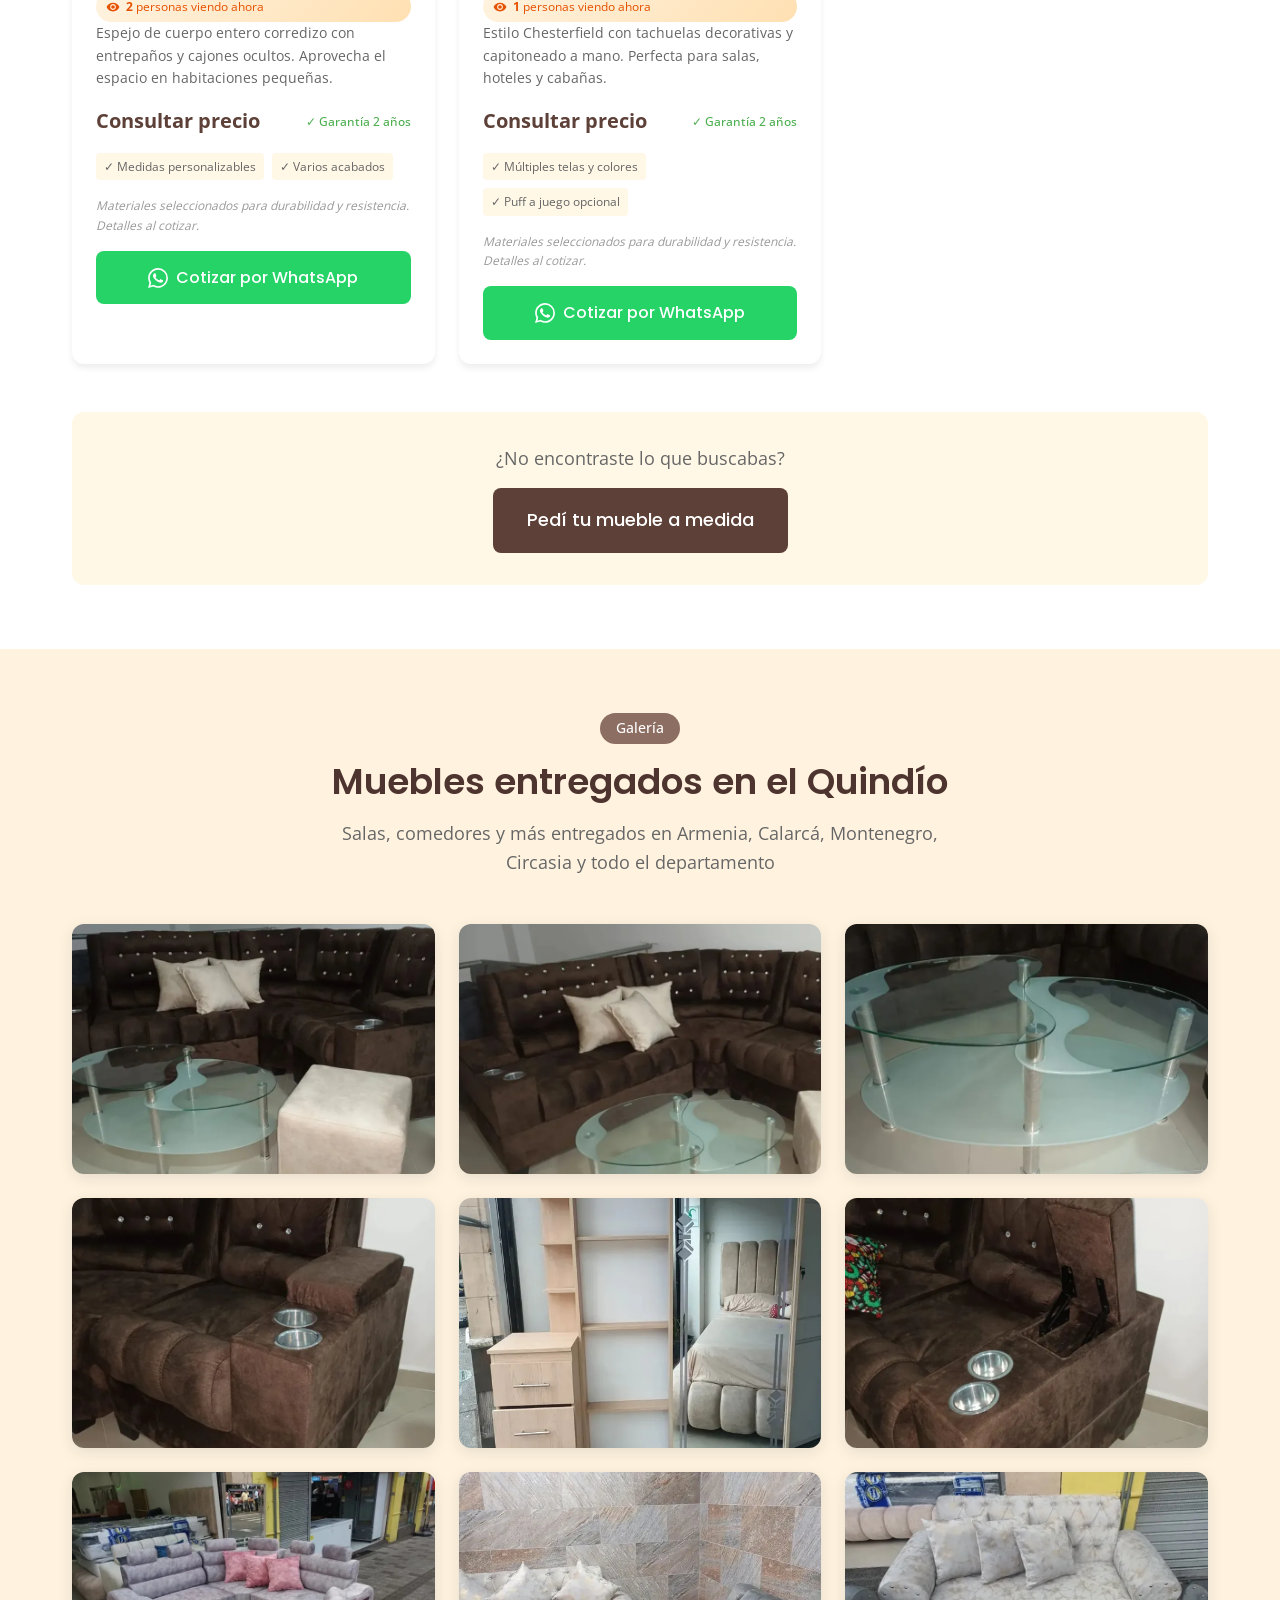
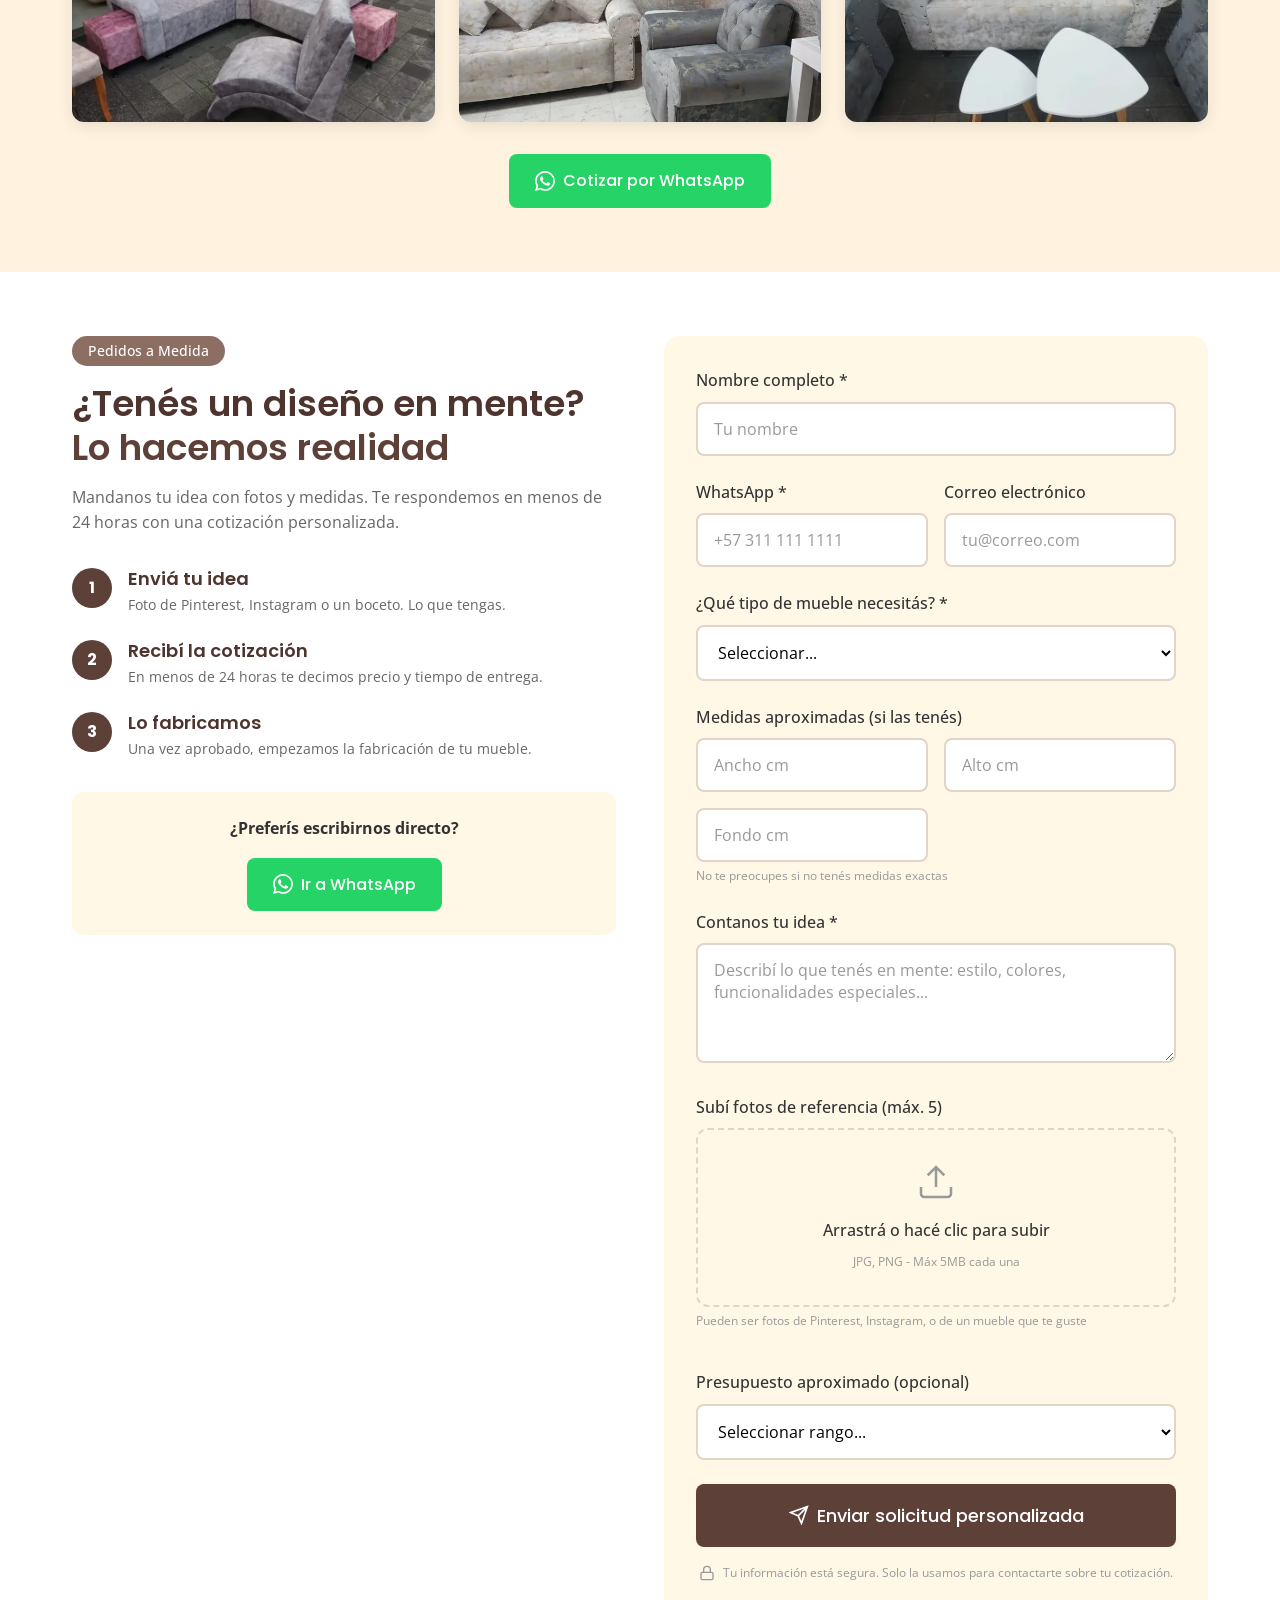
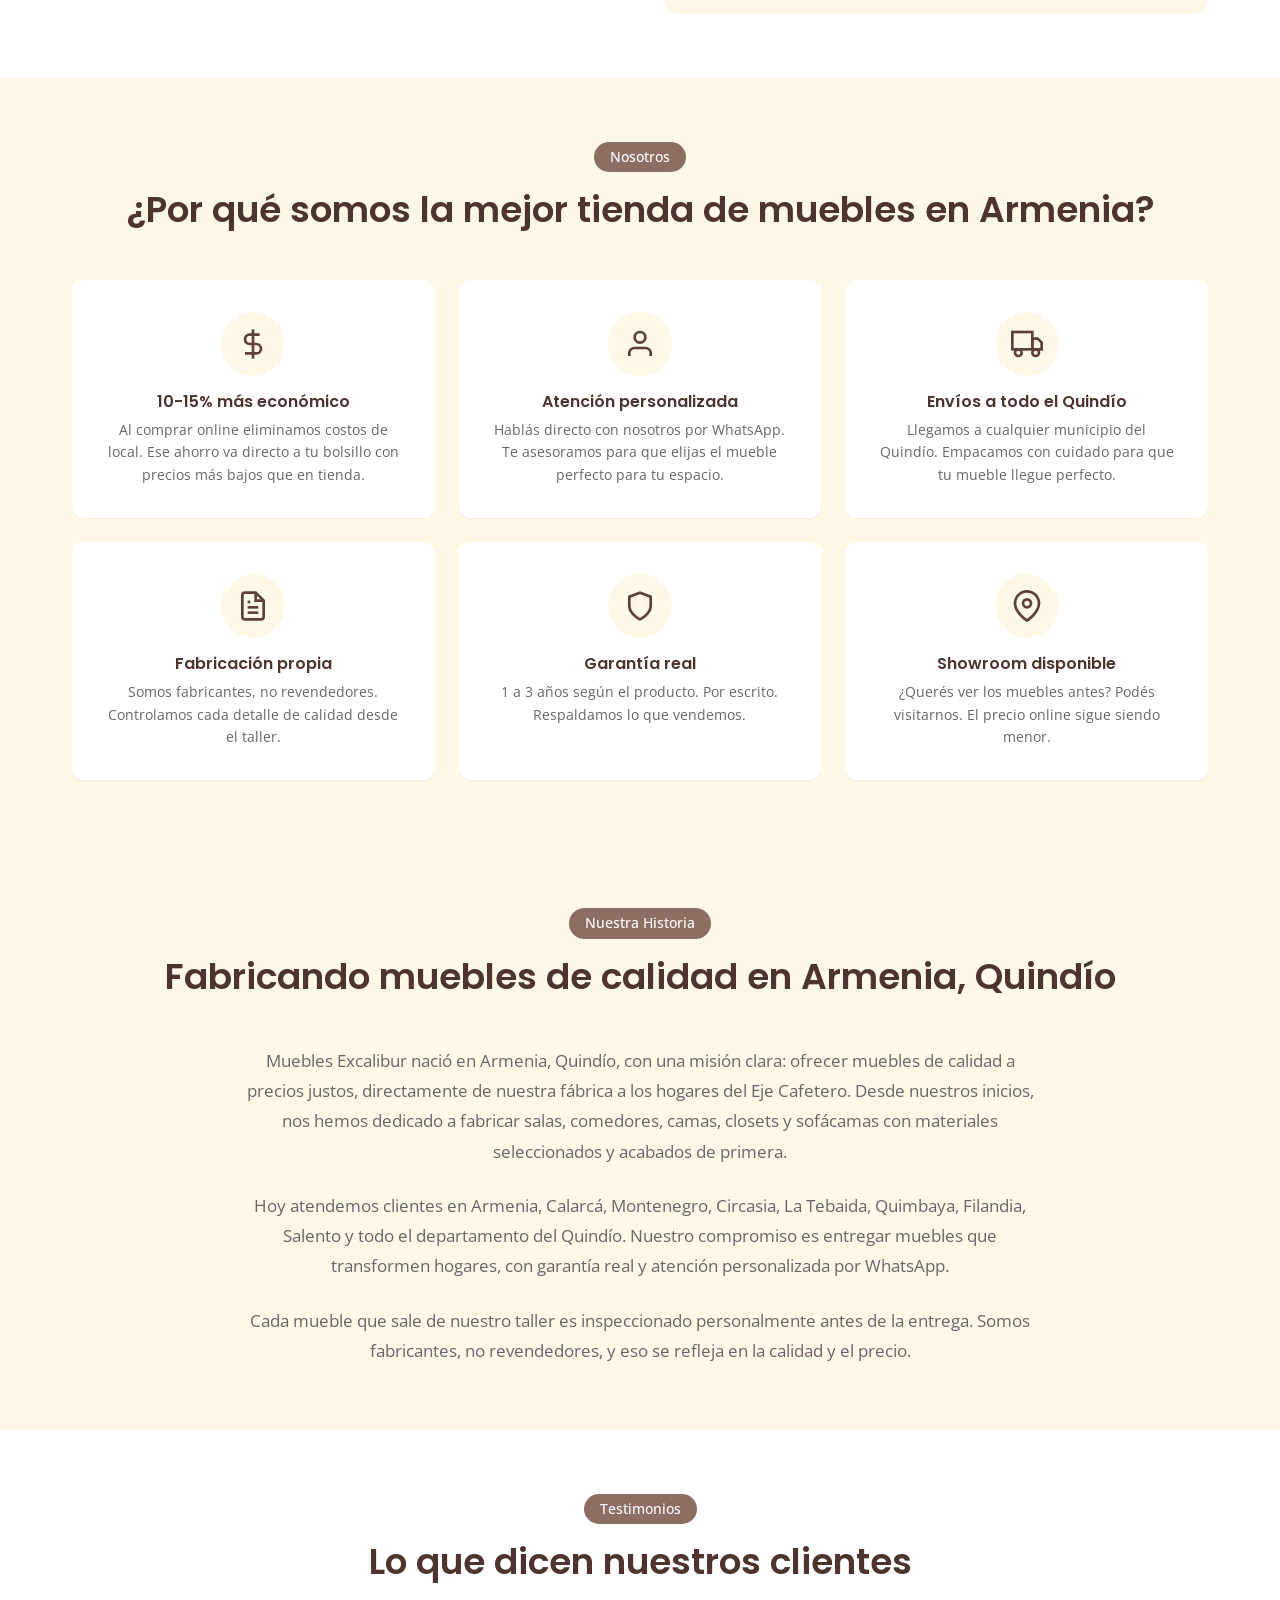
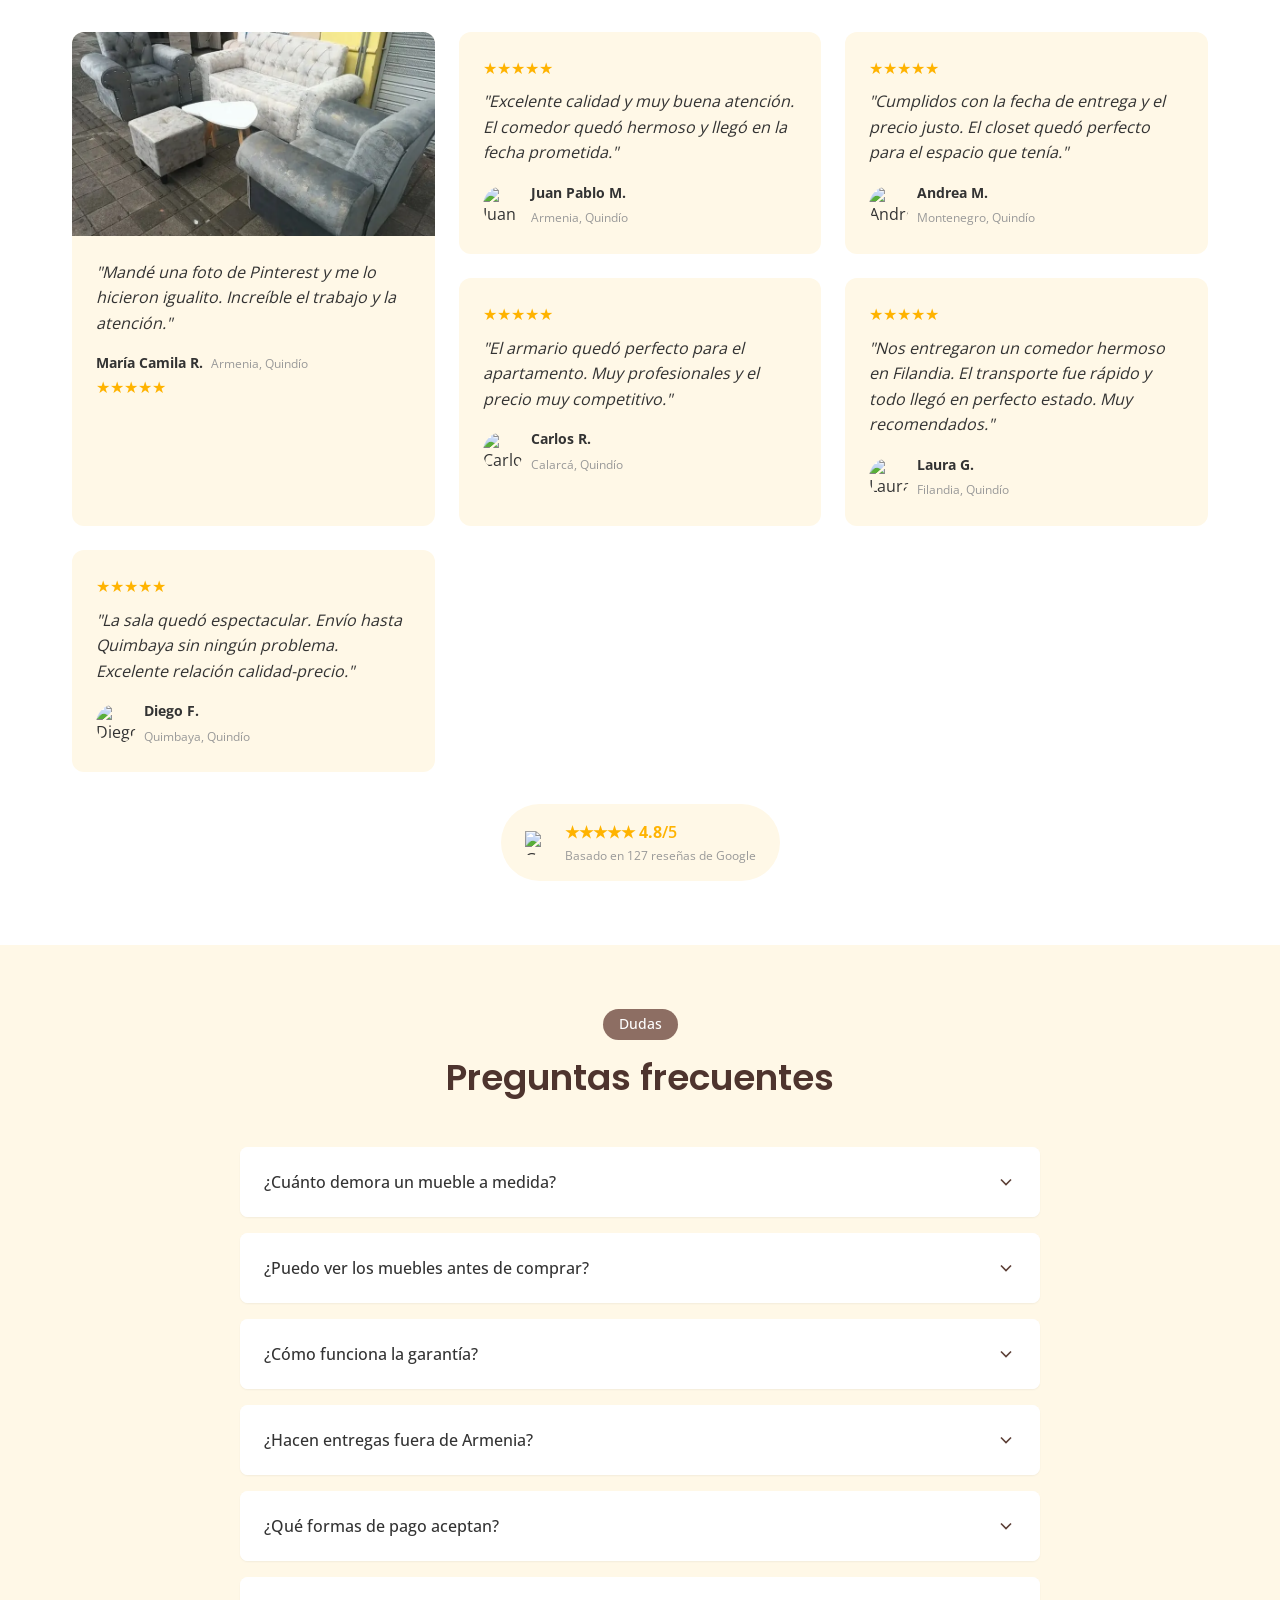
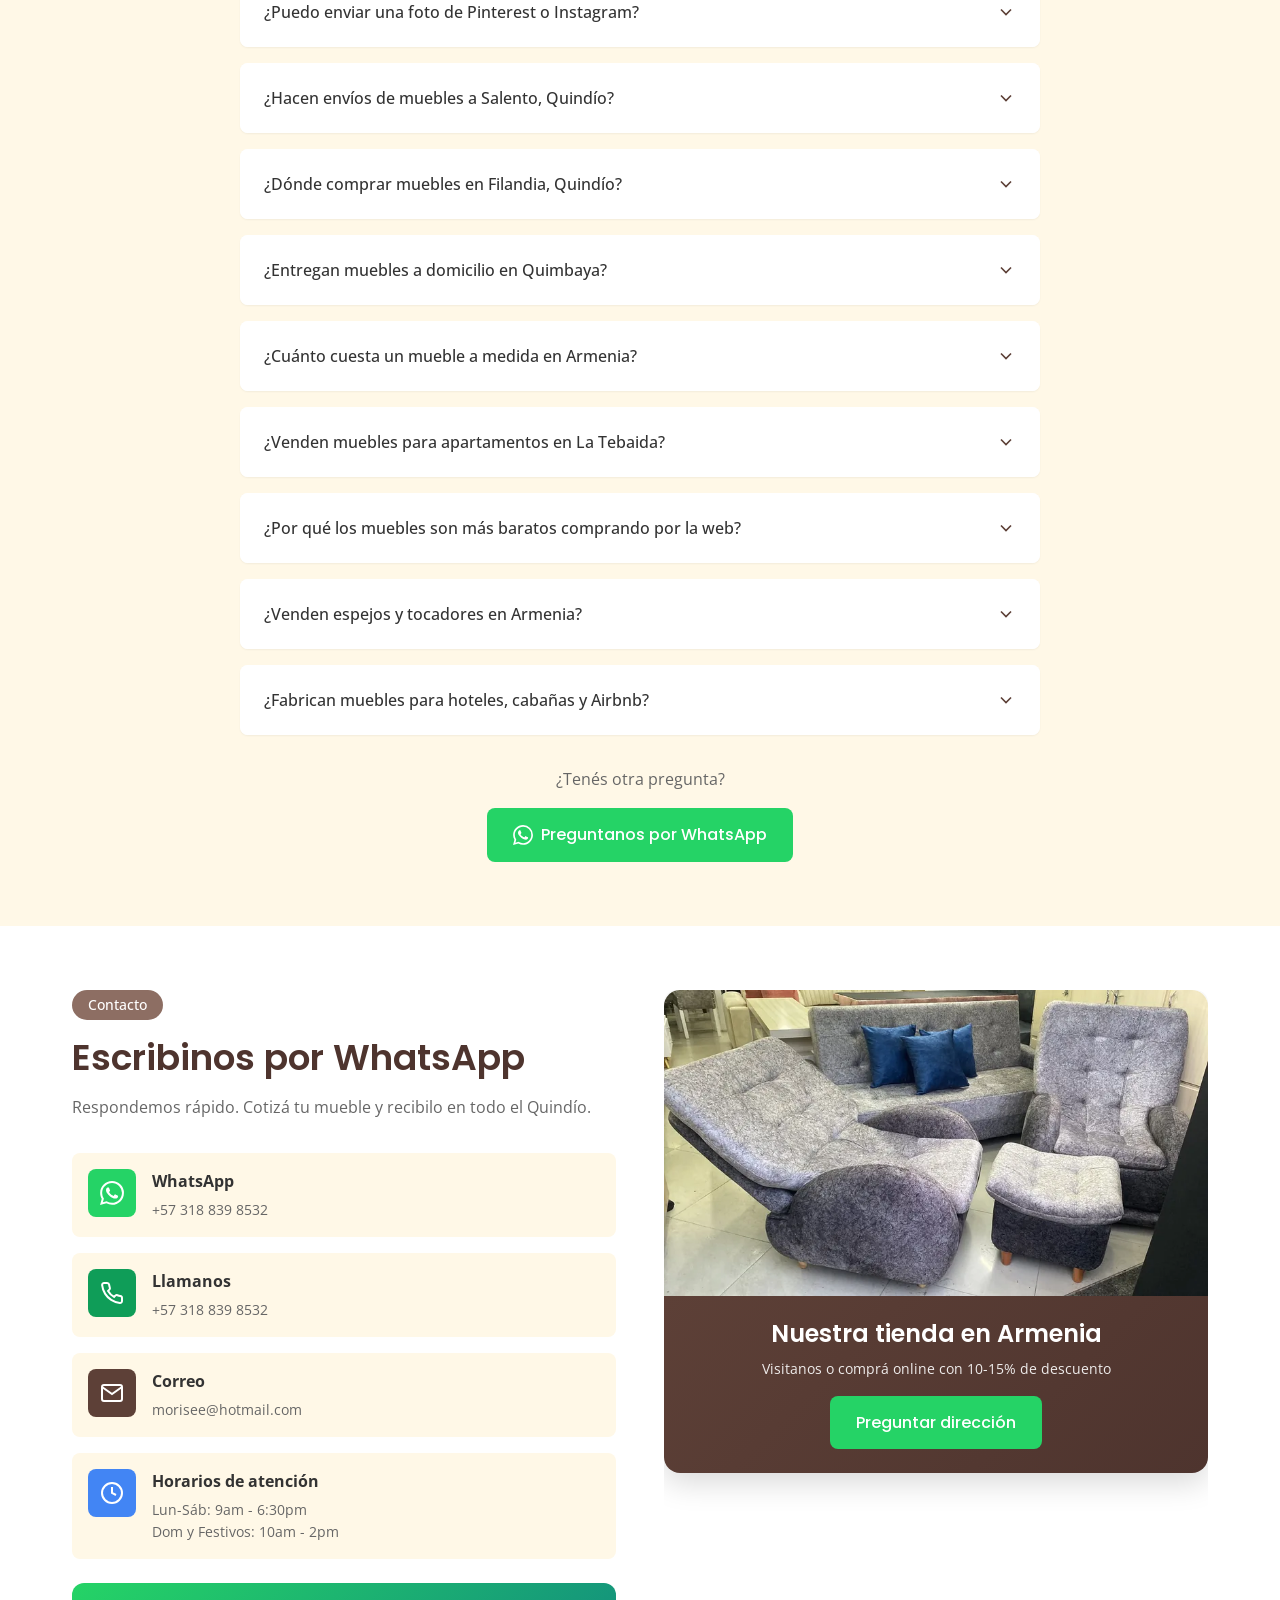
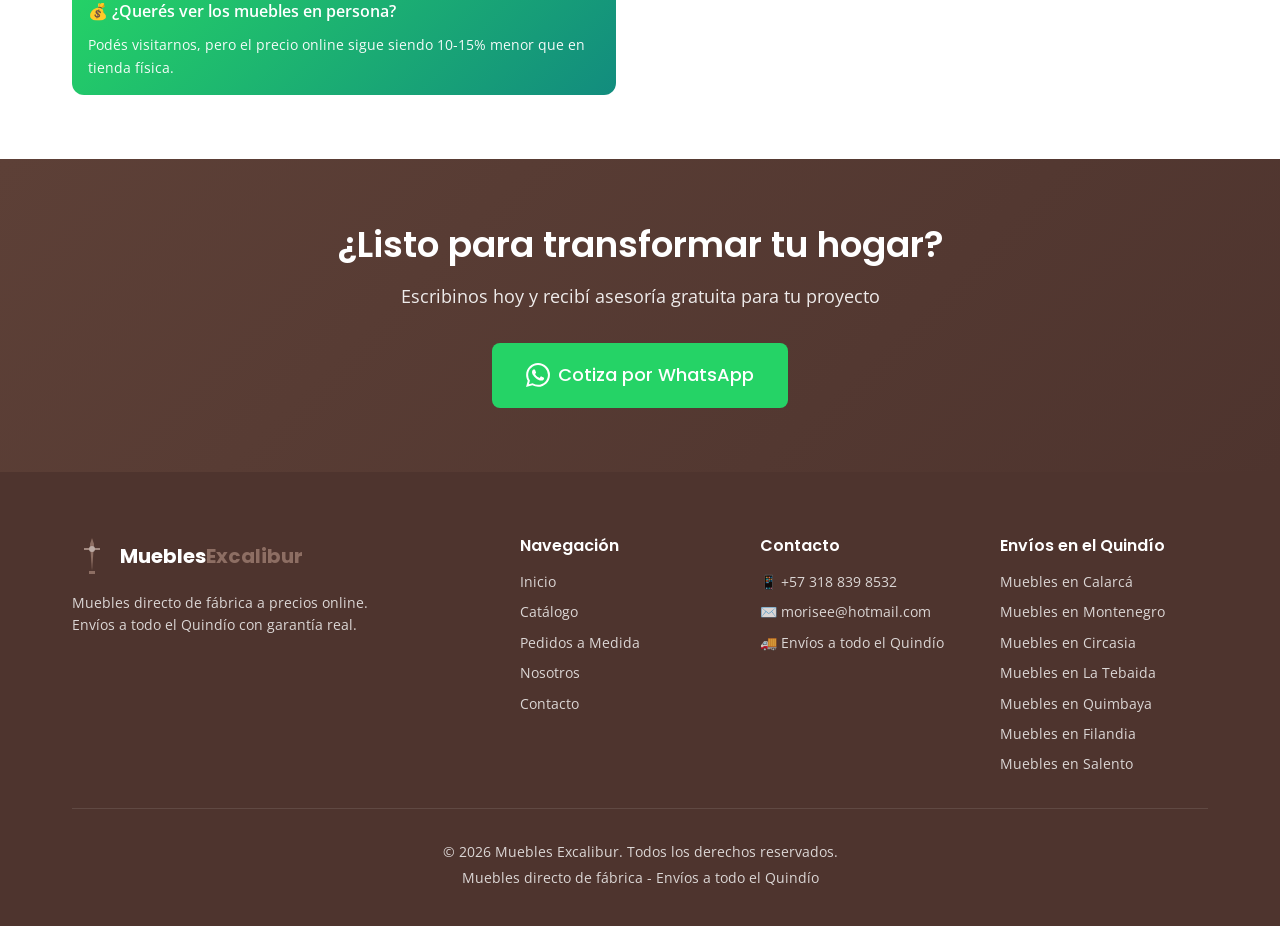
==== commit 8e242845: "Wire the new pages into the site's internal links Las tres paginas nuevas quedaron casi huerfanas: s" ====
--- a/index.html
+++ b/index.html
@@ -215,15 +215,15 @@
         "mainEntity": [
             {
                 "@type": "Question",
-                "name": "¿Cuánto demora un mueble a medida en Armenia, Quindío?",
+                "name": "¿Cuánto demora un mueble a medida?",
                 "acceptedAnswer": {
                     "@type": "Answer",
-                    "text": "Dependiendo del mueble, entre 2 y 4 semanas. Muebles de exhibición los entregamos en 2-3 días hábiles en Armenia y todo el Quindío."
+                    "text": "Dependiendo del mueble, entre 2 y 4 semanas. Muebles de exhibición los entregamos en 2-3 días hábiles."
                 }
             },
             {
                 "@type": "Question",
-                "name": "¿Puedo ver los muebles antes de comprar en Muebles Excalibur?",
+                "name": "¿Puedo ver los muebles antes de comprar?",
                 "acceptedAnswer": {
                     "@type": "Answer",
                     "text": "¡Claro! Visitanos en el centro de Armenia. Tenemos muebles de exhibición y muestras de telas y materiales."
@@ -231,7 +231,7 @@
             },
             {
                 "@type": "Question",
-                "name": "¿Cómo funciona la garantía de muebles en Muebles Excalibur?",
+                "name": "¿Cómo funciona la garantía?",
                 "acceptedAnswer": {
                     "@type": "Answer",
                     "text": "Todos nuestros muebles tienen garantía de 1 a 3 años según el producto. Cubrimos defectos de fabricación y materiales. Te damos un certificado por escrito con tu compra."
@@ -239,7 +239,7 @@
             },
             {
                 "@type": "Question",
-                "name": "¿Hacen entregas de muebles fuera de Armenia?",
+                "name": "¿Hacen entregas fuera de Armenia?",
                 "acceptedAnswer": {
                     "@type": "Answer",
                     "text": "Sí, entregamos en todo el Quindío: Calarcá, Montenegro, Circasia, La Tebaida, Quimbaya, Filandia, Salento y demás municipios. El costo de transporte lo cotizamos según la distancia."
@@ -247,7 +247,7 @@
             },
             {
                 "@type": "Question",
-                "name": "¿Qué formas de pago aceptan para comprar muebles?",
+                "name": "¿Qué formas de pago aceptan?",
                 "acceptedAnswer": {
                     "@type": "Answer",
                     "text": "Efectivo y transferencia bancaria (Bancolombia, Nequi, Daviplata). Para pedidos a medida pedimos un anticipo del 50% para iniciar fabricación."
@@ -255,10 +255,10 @@
             },
             {
                 "@type": "Question",
-                "name": "¿Dónde comprar muebles baratos en Armenia, Quindío?",
+                "name": "¿Puedo enviar una foto de Pinterest o Instagram?",
                 "acceptedAnswer": {
                     "@type": "Answer",
-                    "text": "En Muebles Excalibur ofrecemos precios de fábrica, 10-15% más económicos que en tiendas tradicionales. Vendemos salas, comedores, camas, closets y sofácamas directamente al público en Armenia, Quindío."
+                    "text": "¡Es lo que más nos gusta! Mandanos la foto y te decimos si podemos hacerlo igual o similar, y cuánto costaría."
                 }
             },
             {
@@ -287,7 +287,7 @@
             },
             {
                 "@type": "Question",
-                "name": "¿Cuánto cuesta un mueble a medida en Armenia, Quindío?",
+                "name": "¿Cuánto cuesta un mueble a medida en Armenia?",
                 "acceptedAnswer": {
                     "@type": "Answer",
                     "text": "El precio de un mueble a medida depende del diseño, los materiales y las dimensiones. En Muebles Excalibur manejamos precios desde $350.000 para muebles sencillos hasta $5.000.000+ para proyectos completos. Mandanos tu idea por WhatsApp y te cotizamos sin compromiso."
@@ -311,7 +311,7 @@
             },
             {
                 "@type": "Question",
-                "name": "¿Venden espejos y tocadores en Armenia, Quindío?",
+                "name": "¿Venden espejos y tocadores en Armenia?",
                 "acceptedAnswer": {
                     "@type": "Answer",
                     "text": "Sí, fabricamos tocadores con espejo corredizo, entrepaños y cajones, ideales para habitaciones. También espejos decorativos. Los entregamos en Armenia y todo el Quindío con precios de fábrica."
@@ -319,7 +319,7 @@
             },
             {
                 "@type": "Question",
-                "name": "¿Fabrican muebles para hoteles, cabañas y Airbnb en el Quindío?",
+                "name": "¿Fabrican muebles para hoteles, cabañas y Airbnb?",
                 "acceptedAnswer": {
                     "@type": "Answer",
                     "text": "Sí, amueblamos hoteles, fincas, cabañas y apartamentos turísticos en Salento, Filandia, Armenia y todo el Eje Cafetero. Manejamos precios especiales por volumen y fabricamos a medida según el estilo de tu propiedad. Escribinos por WhatsApp para una cotización."
@@ -545,6 +545,7 @@
             <nav class="nav" id="nav">
                 <a href="#inicio" class="nav-link active">Inicio</a>
                 <a href="#catalogo" class="nav-link">Catálogo</a>
+                    <a href="salas-y-sofas-a-medida.html" class="nav-link">Salas</a>
                 <a href="muebles-a-medida.html" class="nav-link">A Medida</a>
                 <a href="#nosotros" class="nav-link">Nosotros</a>
                 <a href="#contacto" class="nav-link">Contacto</a>
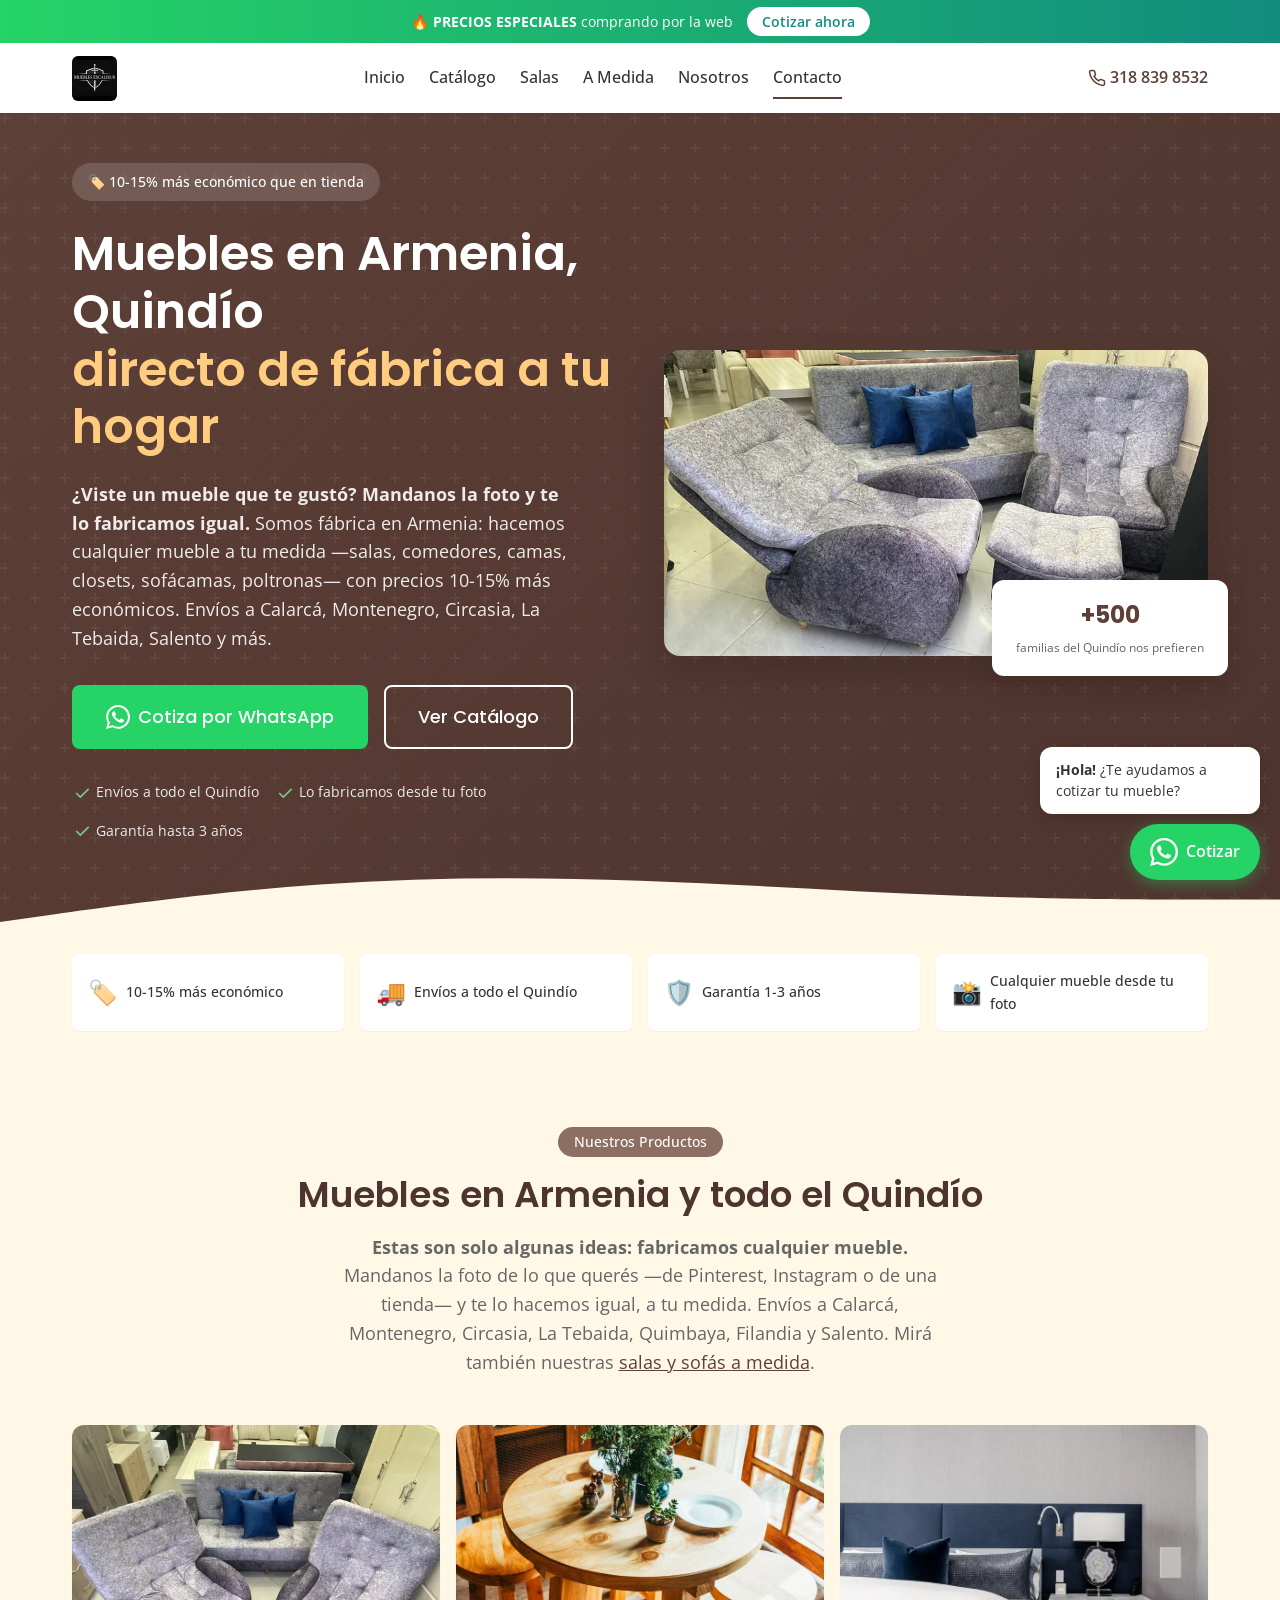
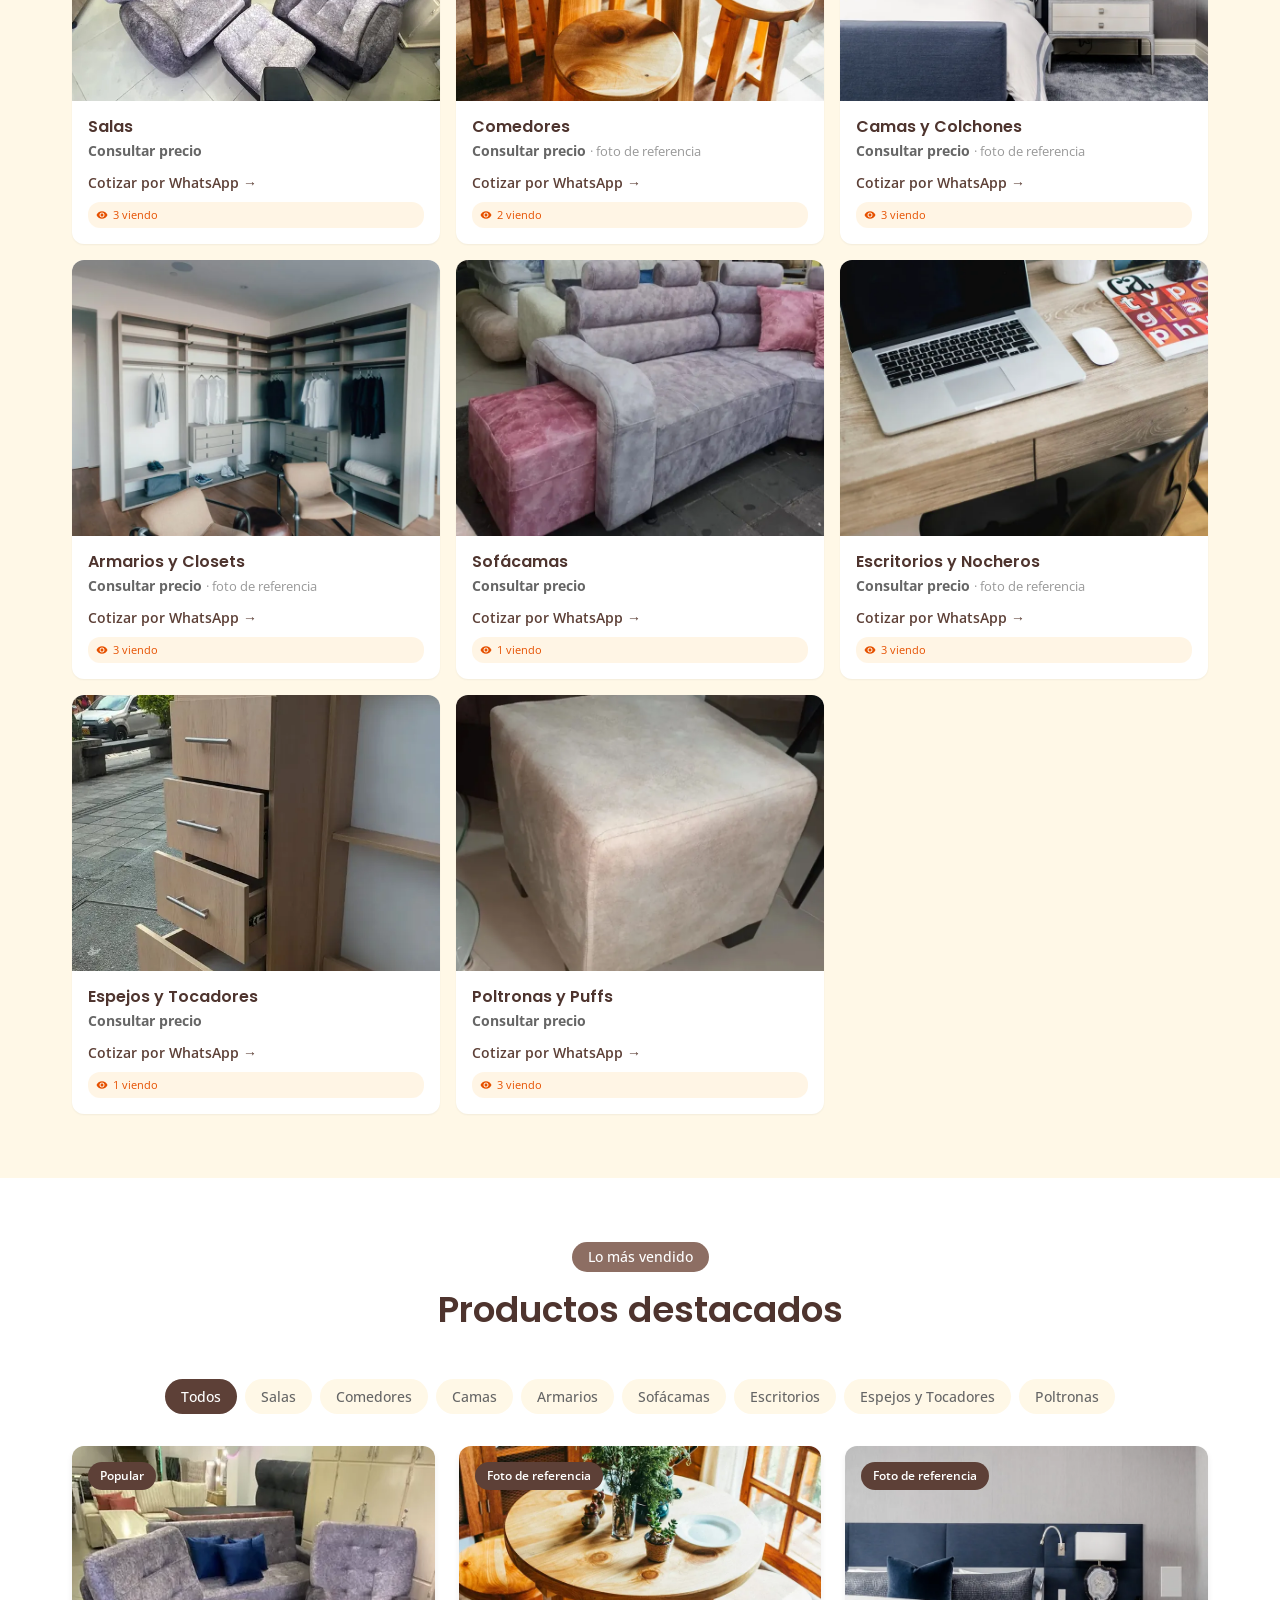
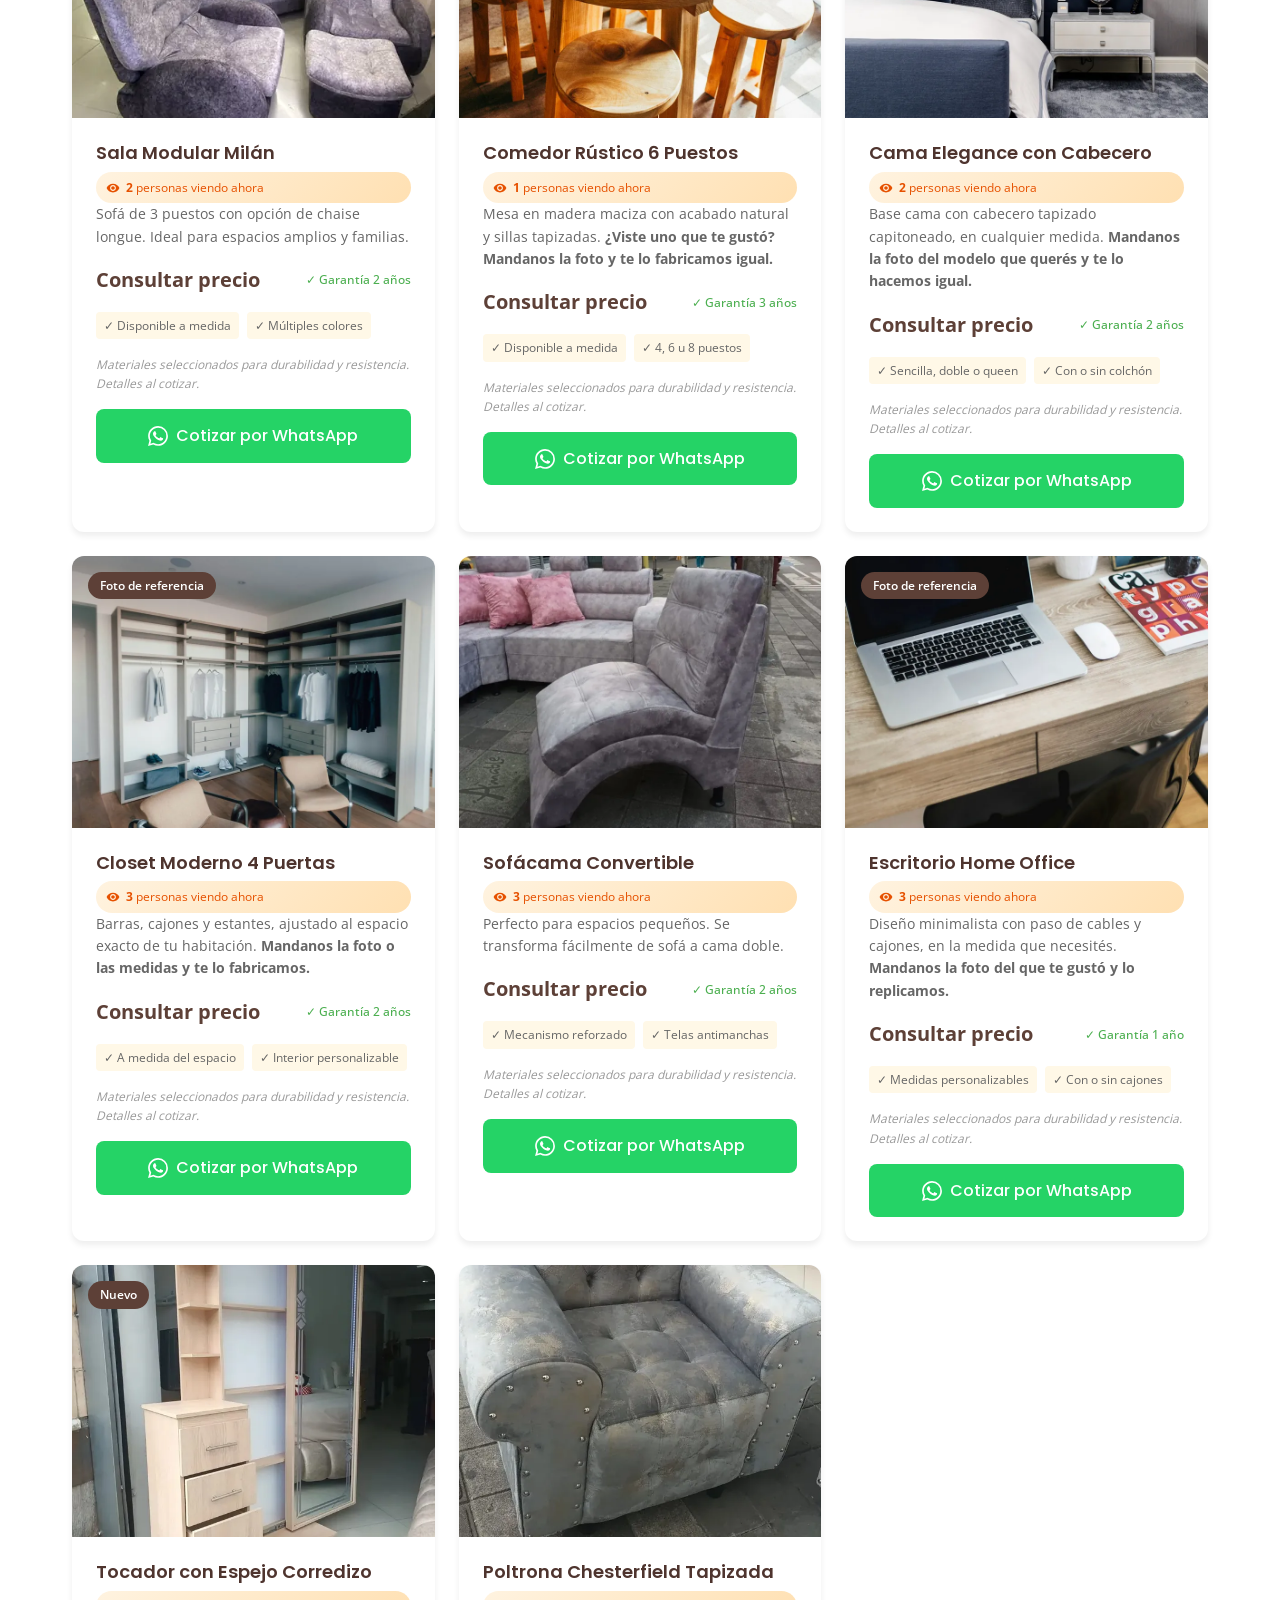
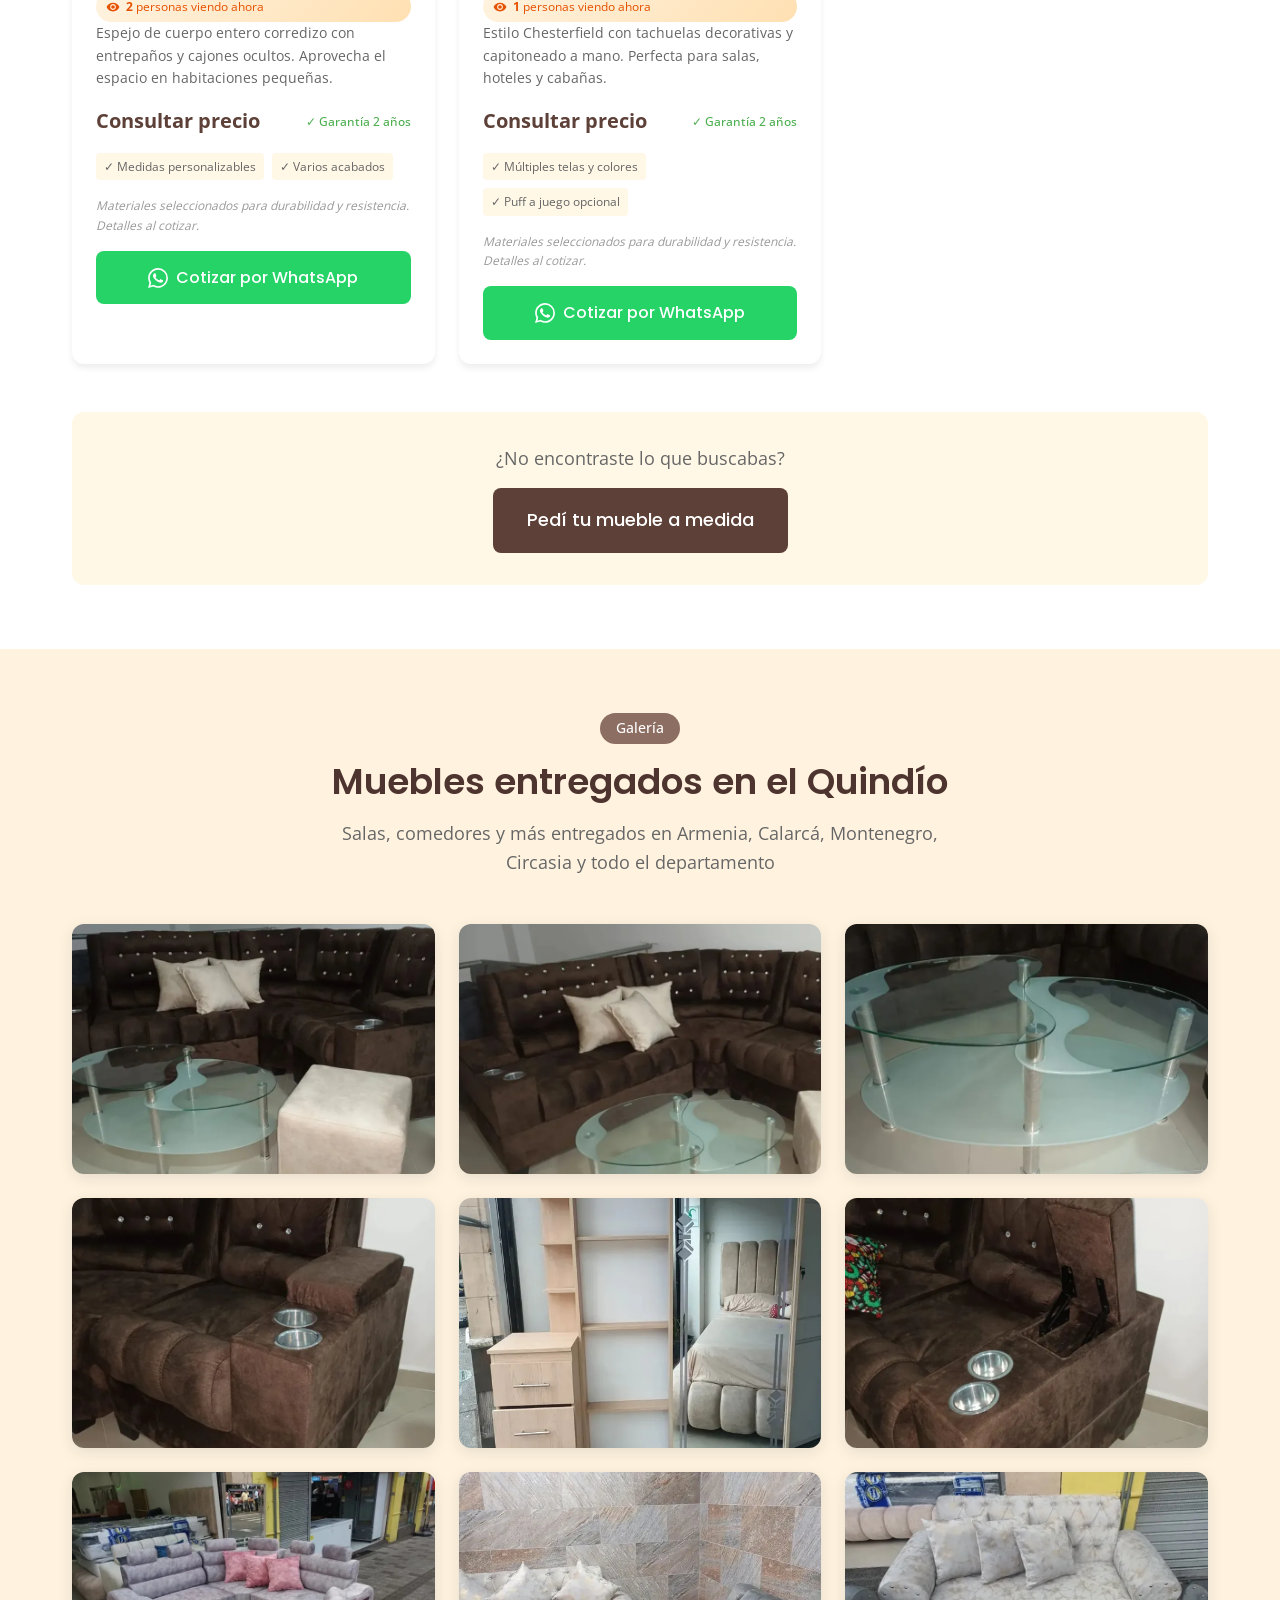
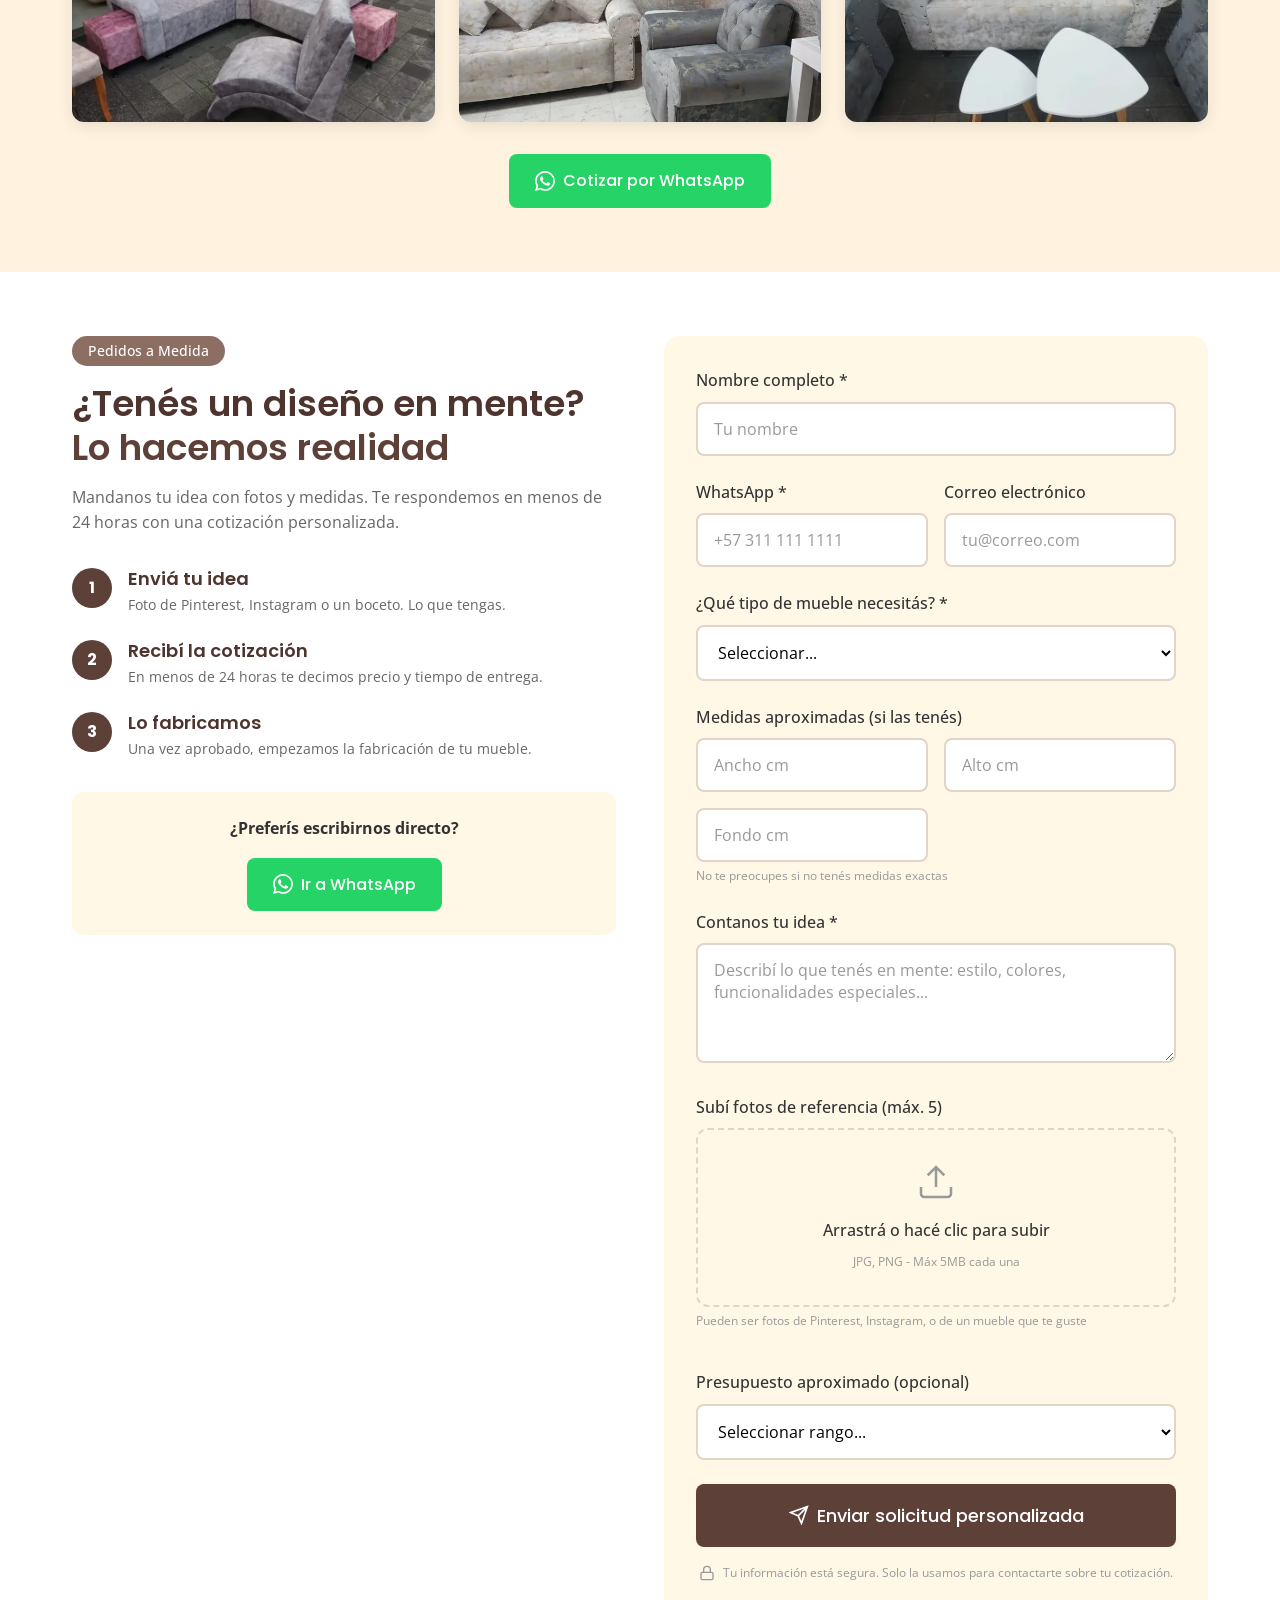
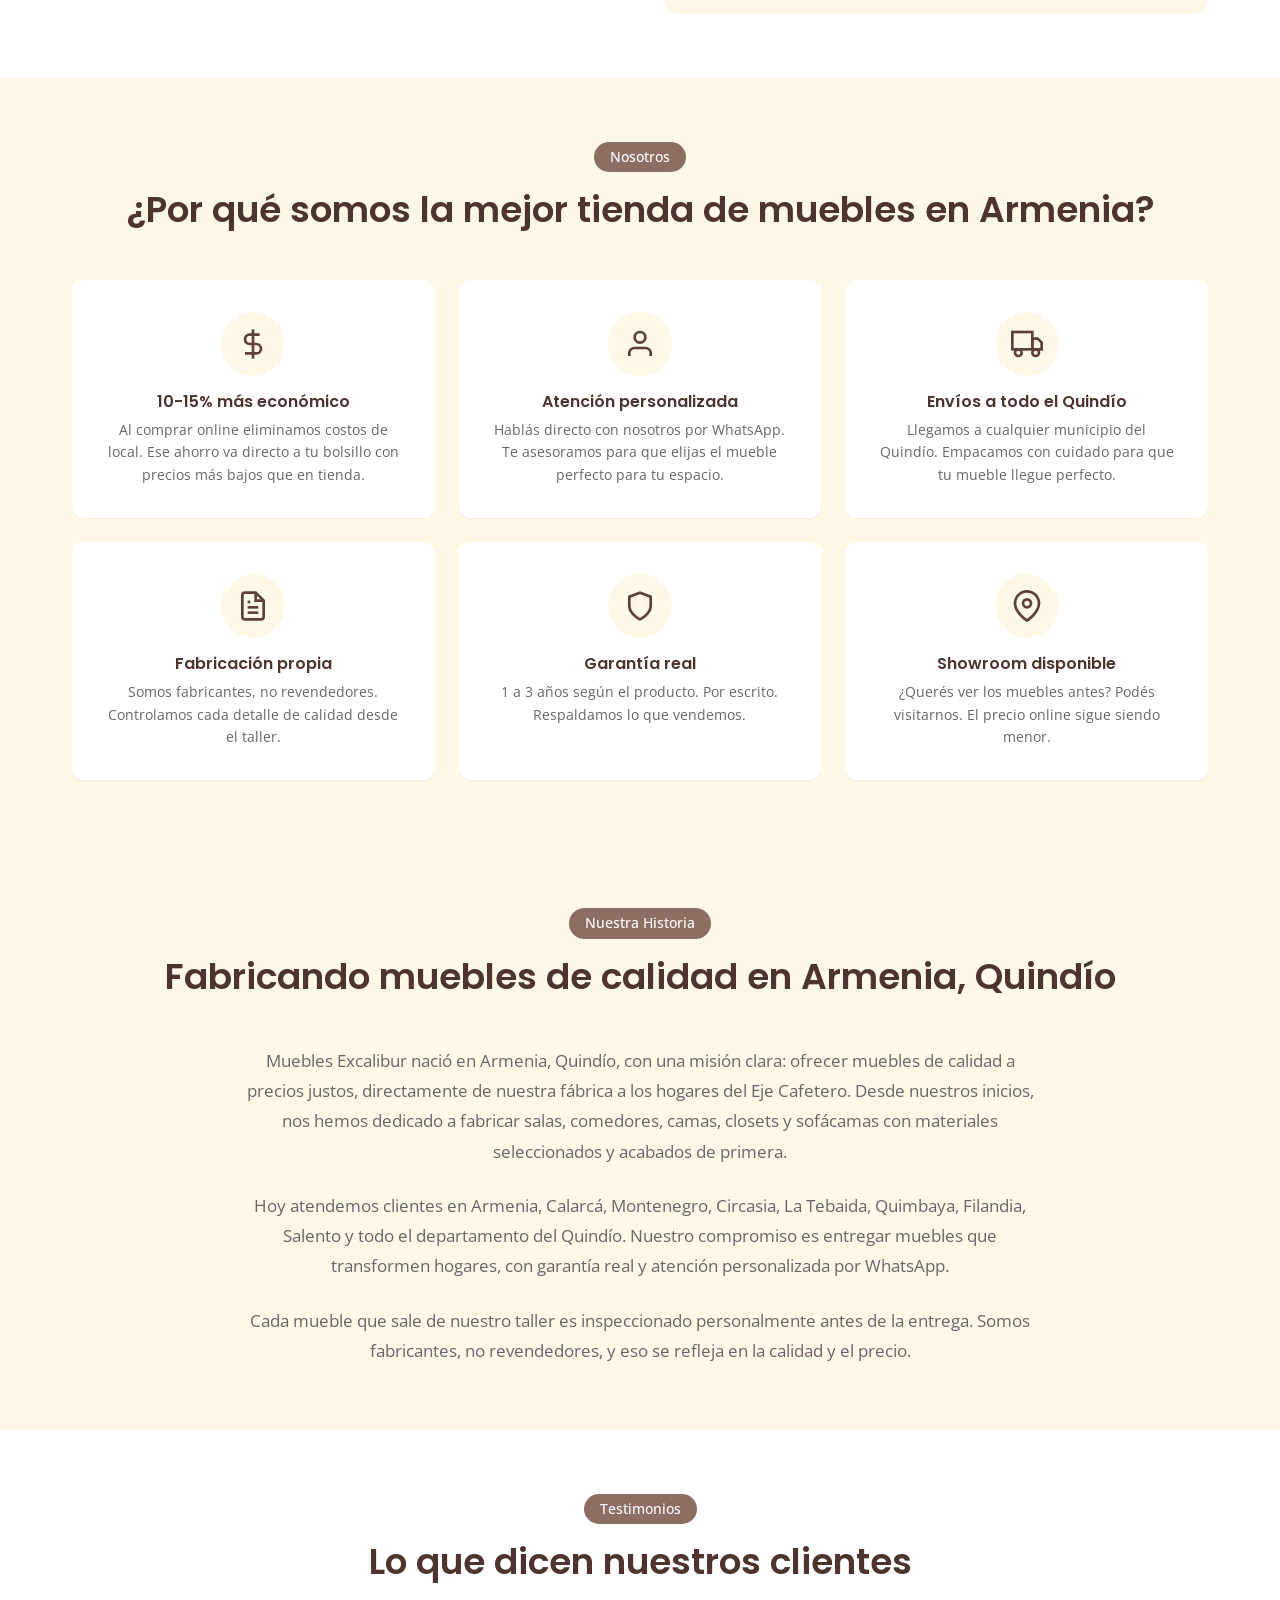
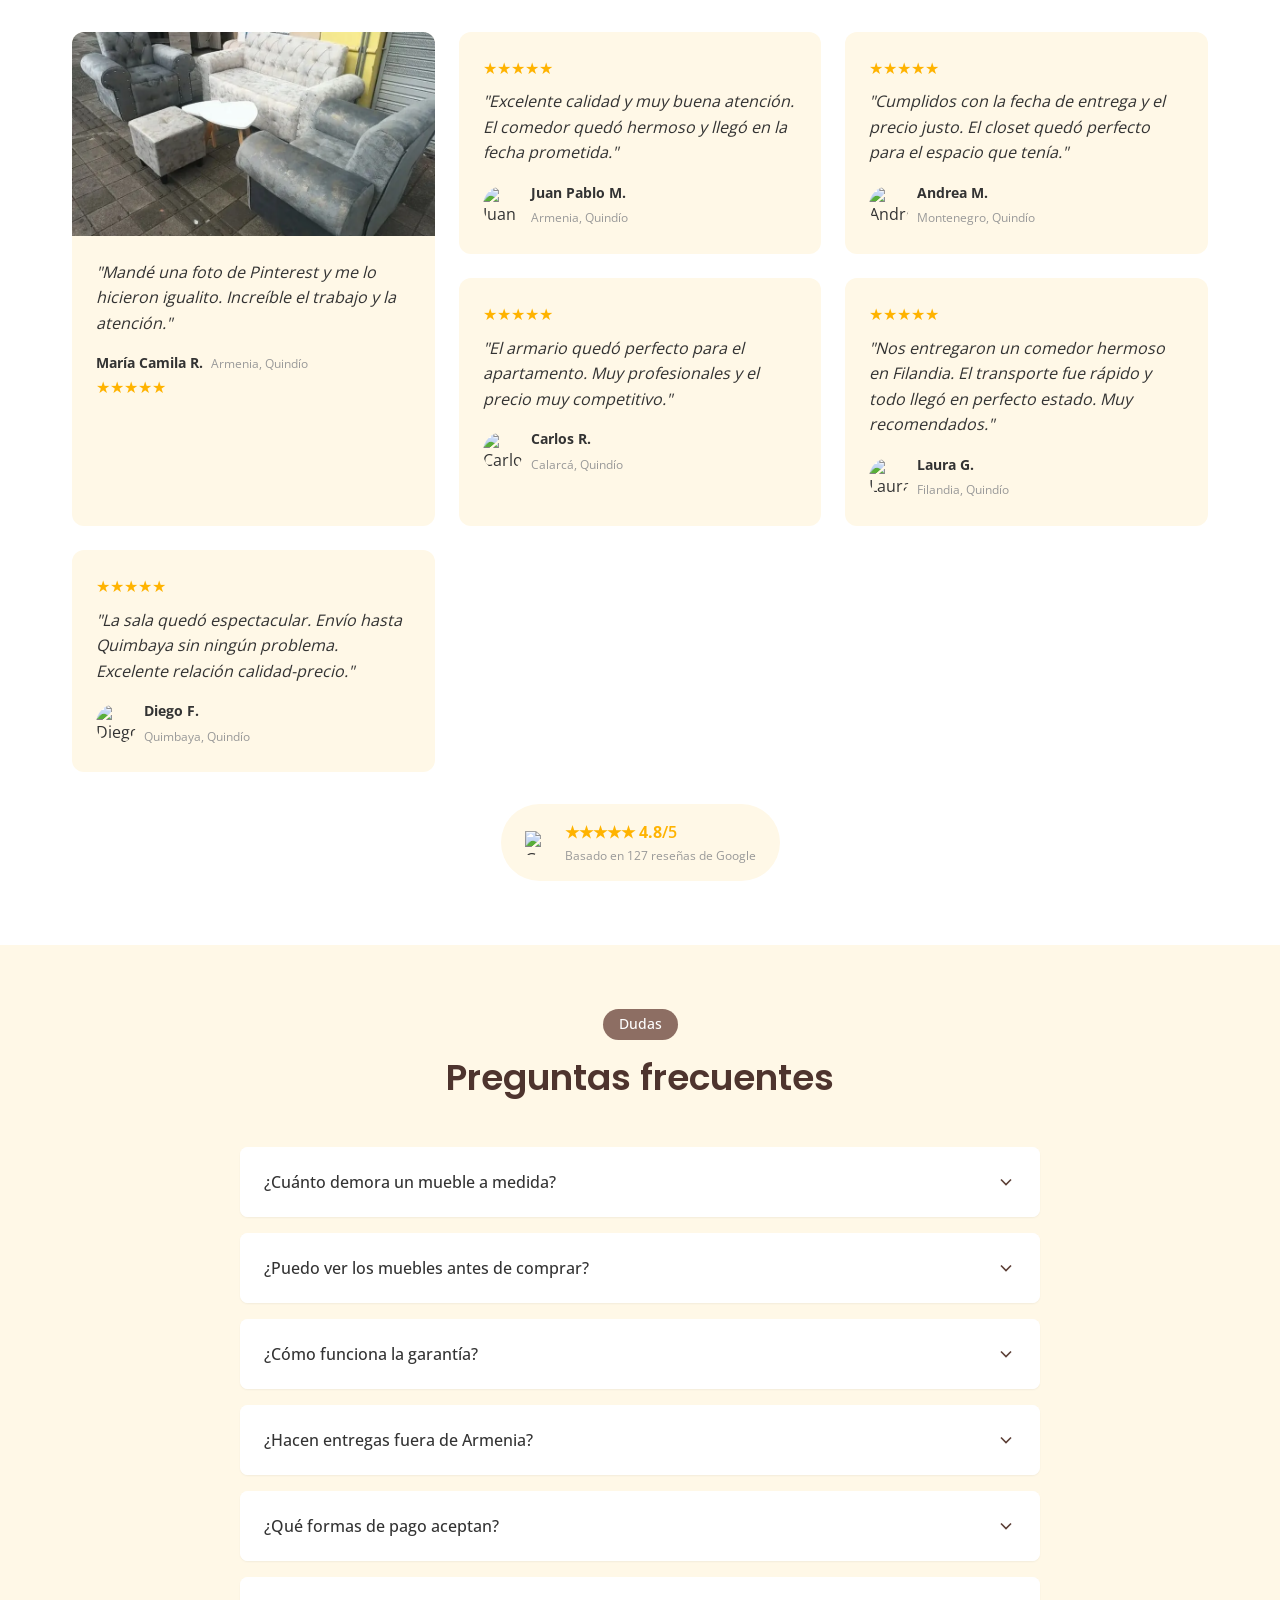
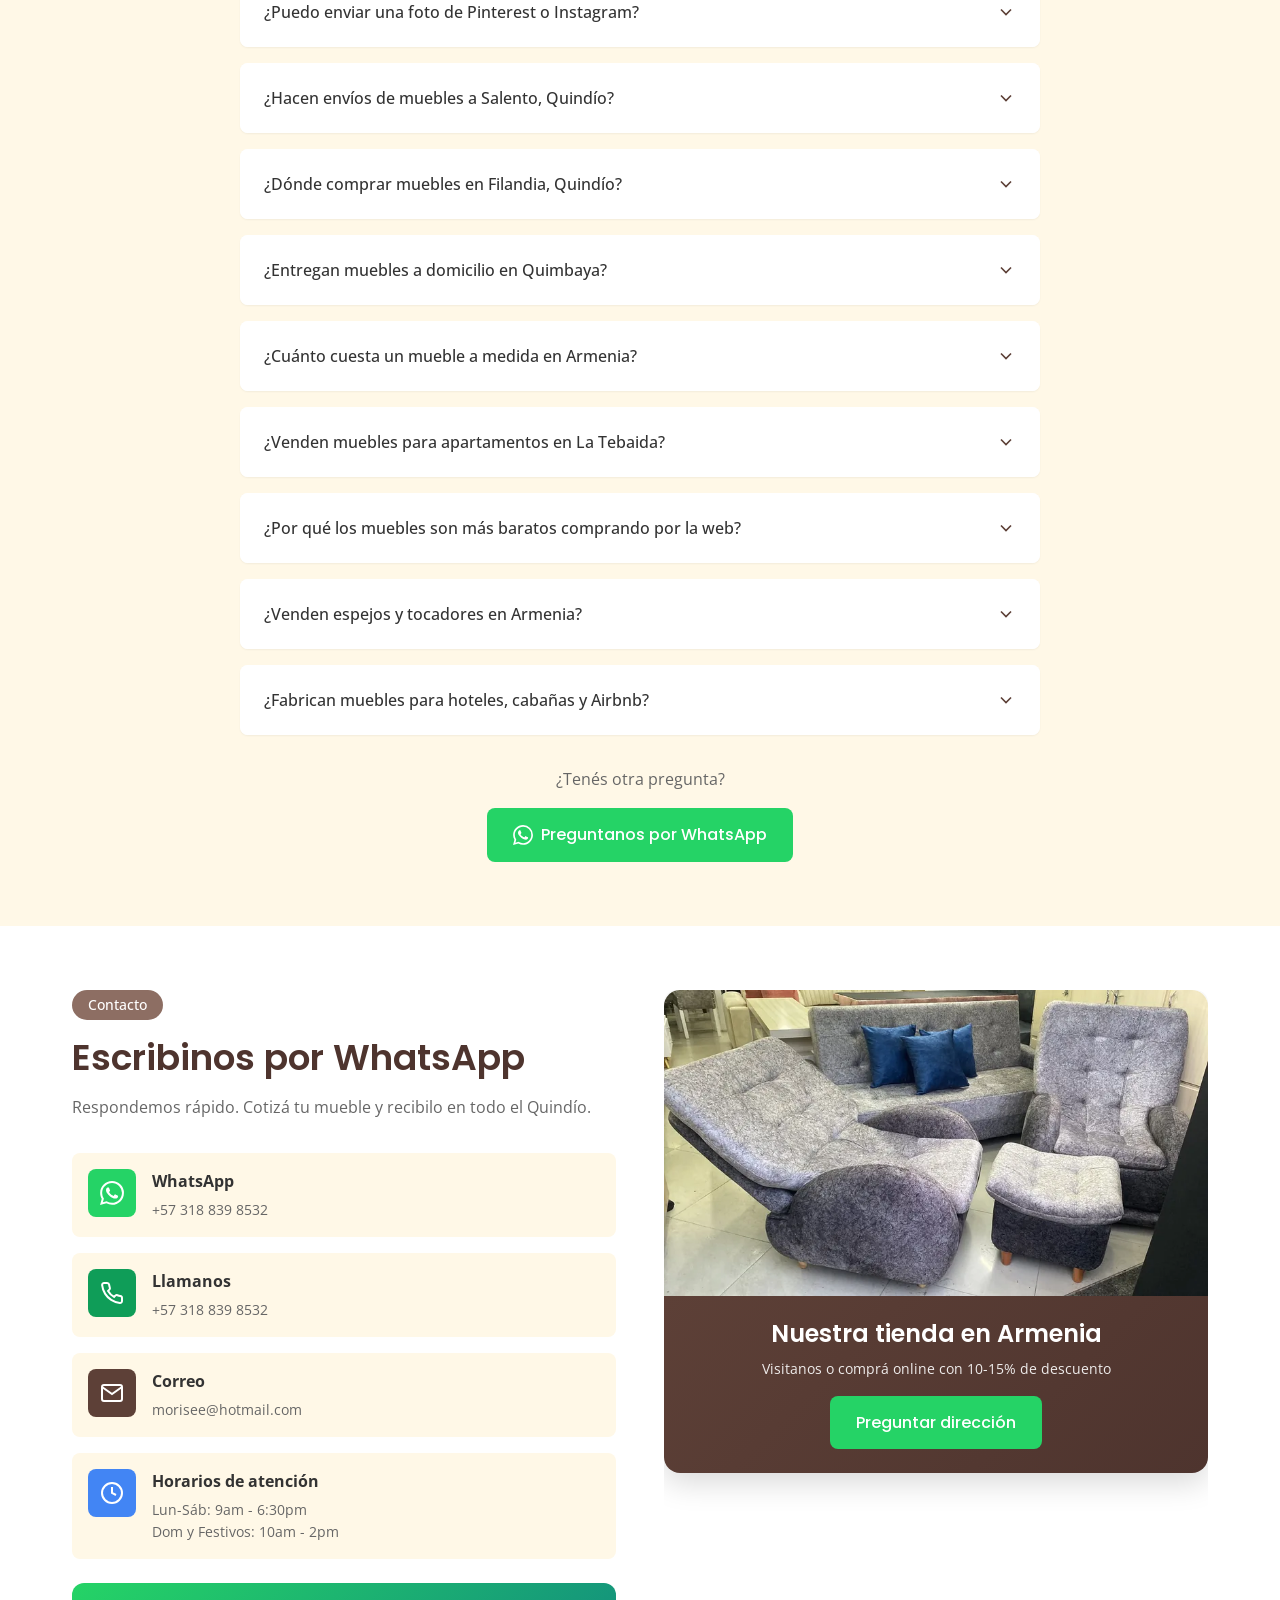
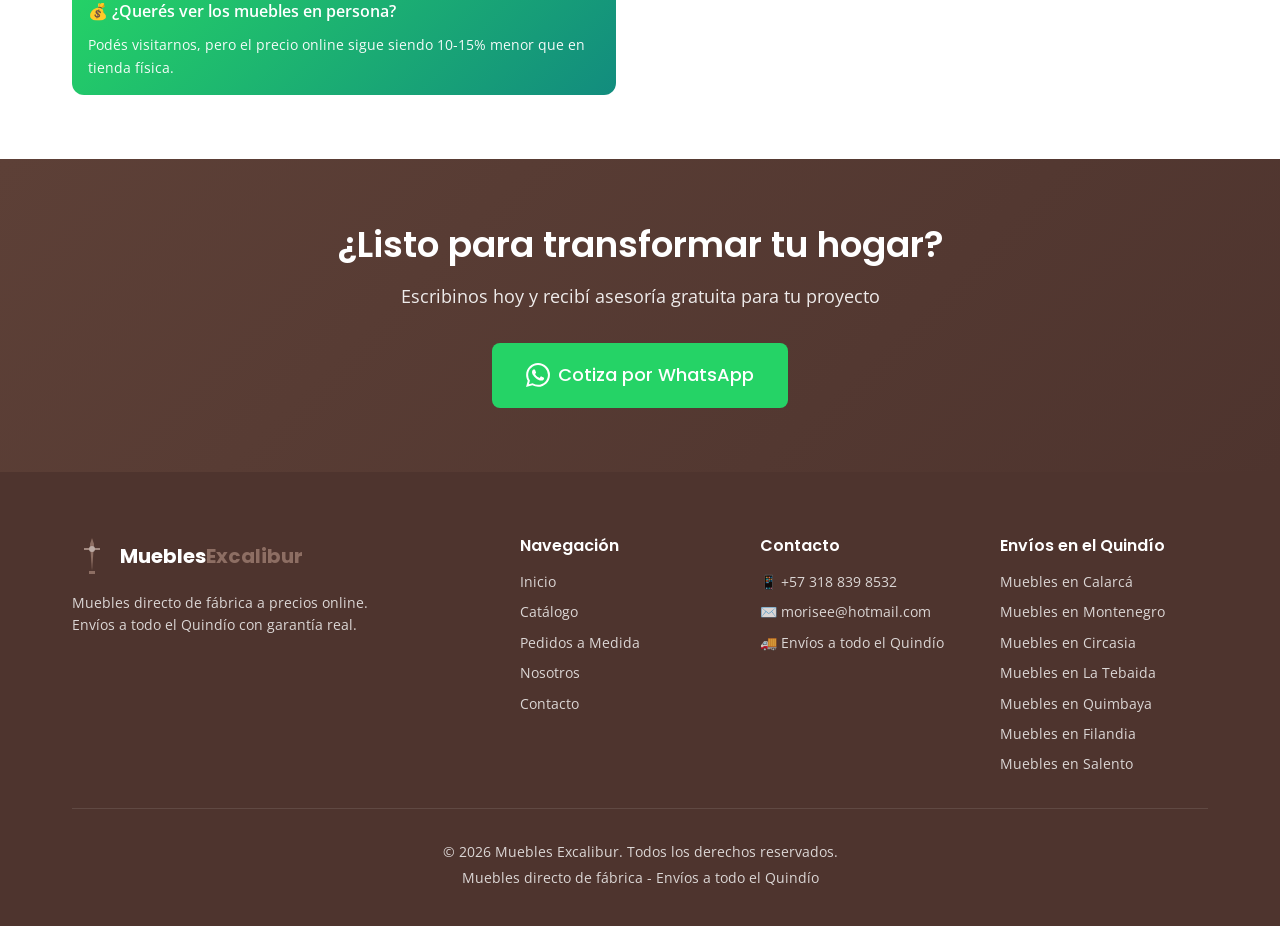
==== commit d73a42fa: "Make every rating claim match the reviews on the page, and use licensed photos Dos cosas que quedaba" ====
--- a/index.html
+++ b/index.html
@@ -106,37 +106,161 @@
         "openingHoursSpecification": [
             {
                 "@type": "OpeningHoursSpecification",
-                "dayOfWeek": ["Monday", "Tuesday", "Wednesday", "Thursday", "Friday", "Saturday"],
+                "dayOfWeek": [
+                    "Monday",
+                    "Tuesday",
+                    "Wednesday",
+                    "Thursday",
+                    "Friday",
+                    "Saturday"
+                ],
                 "opens": "09:00",
                 "closes": "18:30"
             },
             {
                 "@type": "OpeningHoursSpecification",
-                "dayOfWeek": ["Sunday"],
+                "dayOfWeek": [
+                    "Sunday"
+                ],
                 "opens": "10:00",
                 "closes": "14:00"
             }
         ],
-        "priceRange": "$$",
+        "priceRange": "$",
         "paymentAccepted": "Efectivo, Transferencia bancaria",
         "currenciesAccepted": "COP",
         "areaServed": [
-            { "@type": "State", "name": "Quindío" },
-            { "@type": "City", "name": "Armenia" },
-            { "@type": "City", "name": "Calarcá" },
-            { "@type": "City", "name": "Montenegro" },
-            { "@type": "City", "name": "Circasia" },
-            { "@type": "City", "name": "La Tebaida" },
-            { "@type": "City", "name": "Quimbaya" },
-            { "@type": "City", "name": "Filandia" },
-            { "@type": "City", "name": "Salento" }
+            {
+                "@type": "State",
+                "name": "Quindío"
+            },
+            {
+                "@type": "City",
+                "name": "Armenia"
+            },
+            {
+                "@type": "City",
+                "name": "Calarcá"
+            },
+            {
+                "@type": "City",
+                "name": "Montenegro"
+            },
+            {
+                "@type": "City",
+                "name": "Circasia"
+            },
+            {
+                "@type": "City",
+                "name": "La Tebaida"
+            },
+            {
+                "@type": "City",
+                "name": "Quimbaya"
+            },
+            {
+                "@type": "City",
+                "name": "Filandia"
+            },
+            {
+                "@type": "City",
+                "name": "Salento"
+            }
         ],
         "image": "https://mueblesexcalibur.com/images/og-image.jpg",
         "aggregateRating": {
             "@type": "AggregateRating",
-            "ratingValue": "4.8",
-            "reviewCount": "127"
-        }
+            "ratingValue": "5",
+            "reviewCount": "6",
+            "bestRating": "5",
+            "worstRating": "1"
+        },
+        "review": [
+            {
+                "@type": "Review",
+                "author": {
+                    "@type": "Person",
+                    "name": "María Camila R."
+                },
+                "reviewRating": {
+                    "@type": "Rating",
+                    "ratingValue": "5",
+                    "bestRating": "5",
+                    "worstRating": "1"
+                },
+                "reviewBody": "Mandé una foto de Pinterest y me lo hicieron igualito. Increíble el trabajo y la atención."
+            },
+            {
+                "@type": "Review",
+                "author": {
+                    "@type": "Person",
+                    "name": "Juan Pablo M."
+                },
+                "reviewRating": {
+                    "@type": "Rating",
+                    "ratingValue": "5",
+                    "bestRating": "5",
+                    "worstRating": "1"
+                },
+                "reviewBody": "Excelente calidad y muy buena atención. El comedor quedó hermoso y llegó en la fecha prometida."
+            },
+            {
+                "@type": "Review",
+                "author": {
+                    "@type": "Person",
+                    "name": "Andrea M."
+                },
+                "reviewRating": {
+                    "@type": "Rating",
+                    "ratingValue": "5",
+                    "bestRating": "5",
+                    "worstRating": "1"
+                },
+                "reviewBody": "Cumplidos con la fecha de entrega y el precio justo. El closet quedó perfecto para el espacio que tenía."
+            },
+            {
+                "@type": "Review",
+                "author": {
+                    "@type": "Person",
+                    "name": "Carlos R."
+                },
+                "reviewRating": {
+                    "@type": "Rating",
+                    "ratingValue": "5",
+                    "bestRating": "5",
+                    "worstRating": "1"
+                },
+                "reviewBody": "El armario quedó perfecto para el apartamento. Muy profesionales y el precio muy competitivo."
+            },
+            {
+                "@type": "Review",
+                "author": {
+                    "@type": "Person",
+                    "name": "Laura G."
+                },
+                "reviewRating": {
+                    "@type": "Rating",
+                    "ratingValue": "5",
+                    "bestRating": "5",
+                    "worstRating": "1"
+                },
+                "reviewBody": "Nos entregaron un comedor hermoso en Filandia. El transporte fue rápido y todo llegó en perfecto estado. Muy recomendados."
+            },
+            {
+                "@type": "Review",
+                "author": {
+                    "@type": "Person",
+                    "name": "Diego F."
+                },
+                "reviewRating": {
+                    "@type": "Rating",
+                    "ratingValue": "5",
+                    "bestRating": "5",
+                    "worstRating": "1"
+                },
+                "reviewBody": "La sala quedó espectacular. Envío hasta Quimbaya sin ningún problema. Excelente relación calidad-precio."
+            }
+        ]
     }
     </script>
 
@@ -345,19 +469,20 @@
                     "name": "Sala Modular Milán",
                     "description": "Sofá de 3 puestos con opción de chaise longue. Disponible a medida en múltiples colores. Ideal para hogares en Armenia, Quindío.",
                     "image": "https://mueblesexcalibur.com/images/sala-3.jpg",
-                    "brand": { "@type": "Brand", "name": "Muebles Excalibur" },
+                    "brand": {
+                        "@type": "Brand",
+                        "name": "Muebles Excalibur"
+                    },
                     "offers": {
                         "@type": "AggregateOffer",
                         "priceCurrency": "COP",
                         "lowPrice": "800000",
                         "highPrice": "2500000",
                         "availability": "https://schema.org/InStock",
-                        "seller": { "@type": "Organization", "name": "Muebles Excalibur" }
-                    },
-                    "aggregateRating": {
-                        "@type": "AggregateRating",
-                        "ratingValue": "4.9",
-                        "reviewCount": "34"
+                        "seller": {
+                            "@type": "Organization",
+                            "name": "Muebles Excalibur"
+                        }
                     }
                 }
             },
@@ -368,19 +493,17 @@
                     "@type": "Product",
                     "name": "Comedor Rústico 6 Puestos",
                     "description": "Mesa en madera maciza con acabado natural. Sillas ergonómicas con tapizado lavable. Entrega en Armenia y todo el Quindío.",
-                    "image": "https://mueblesexcalibur.com/images/ilustracion-comedores.jpg",
-                    "brand": { "@type": "Brand", "name": "Muebles Excalibur" },
+                    "image": "https://mueblesexcalibur.com/images/ref-comedores.jpg",
+                    "brand": {
+                        "@type": "Brand",
+                        "name": "Muebles Excalibur"
+                    },
                     "offers": {
                         "@type": "AggregateOffer",
                         "priceCurrency": "COP",
                         "lowPrice": "1200000",
                         "highPrice": "3500000",
                         "availability": "https://schema.org/InStock"
-                    },
-                    "aggregateRating": {
-                        "@type": "AggregateRating",
-                        "ratingValue": "4.8",
-                        "reviewCount": "28"
                     }
                 }
             },
@@ -391,19 +514,17 @@
                     "@type": "Product",
                     "name": "Cama Elegance con Cabecero",
                     "description": "Base cama con cabecero tapizado capitoneado. Disponible en todas las medidas estándar. Envío a todo el Quindío.",
-                    "image": "https://mueblesexcalibur.com/images/ilustracion-camas.jpg",
-                    "brand": { "@type": "Brand", "name": "Muebles Excalibur" },
+                    "image": "https://mueblesexcalibur.com/images/ref-camas.jpg",
+                    "brand": {
+                        "@type": "Brand",
+                        "name": "Muebles Excalibur"
+                    },
                     "offers": {
                         "@type": "AggregateOffer",
                         "priceCurrency": "COP",
                         "lowPrice": "600000",
                         "highPrice": "1800000",
                         "availability": "https://schema.org/InStock"
-                    },
-                    "aggregateRating": {
-                        "@type": "AggregateRating",
-                        "ratingValue": "4.7",
-                        "reviewCount": "22"
                     }
                 }
             },
@@ -414,19 +535,17 @@
                     "@type": "Product",
                     "name": "Closet Moderno 4 Puertas",
                     "description": "Amplio espacio de almacenamiento con barras, cajones y estantes. Diseño elegante y funcional para hogares del Quindío.",
-                    "image": "https://mueblesexcalibur.com/images/ilustracion-closets.jpg",
-                    "brand": { "@type": "Brand", "name": "Muebles Excalibur" },
+                    "image": "https://mueblesexcalibur.com/images/ref-closets.jpg",
+                    "brand": {
+                        "@type": "Brand",
+                        "name": "Muebles Excalibur"
+                    },
                     "offers": {
                         "@type": "AggregateOffer",
                         "priceCurrency": "COP",
                         "lowPrice": "900000",
                         "highPrice": "3000000",
                         "availability": "https://schema.org/InStock"
-                    },
-                    "aggregateRating": {
-                        "@type": "AggregateRating",
-                        "ratingValue": "4.8",
-                        "reviewCount": "19"
                     }
                 }
             },
@@ -438,18 +557,16 @@
                     "name": "Sofácama Convertible",
                     "description": "Perfecto para espacios pequeños. Se transforma fácilmente de sofá a cama doble. Ideal para apartamentos en Armenia y La Tebaida.",
                     "image": "https://mueblesexcalibur.com/images/sala-6.jpg",
-                    "brand": { "@type": "Brand", "name": "Muebles Excalibur" },
+                    "brand": {
+                        "@type": "Brand",
+                        "name": "Muebles Excalibur"
+                    },
                     "offers": {
                         "@type": "AggregateOffer",
                         "priceCurrency": "COP",
                         "lowPrice": "700000",
                         "highPrice": "2000000",
                         "availability": "https://schema.org/InStock"
-                    },
-                    "aggregateRating": {
-                        "@type": "AggregateRating",
-                        "ratingValue": "4.9",
-                        "reviewCount": "15"
                     }
                 }
             },
@@ -460,19 +577,17 @@
                     "@type": "Product",
                     "name": "Escritorio Home Office",
                     "description": "Diseño minimalista con espacio para cables y cajones laterales. Perfecto para trabajar desde casa en Armenia y el Quindío.",
-                    "image": "https://mueblesexcalibur.com/images/ilustracion-escritorios.jpg",
-                    "brand": { "@type": "Brand", "name": "Muebles Excalibur" },
+                    "image": "https://mueblesexcalibur.com/images/ref-escritorios.jpg",
+                    "brand": {
+                        "@type": "Brand",
+                        "name": "Muebles Excalibur"
+                    },
                     "offers": {
                         "@type": "AggregateOffer",
                         "priceCurrency": "COP",
                         "lowPrice": "350000",
                         "highPrice": "1200000",
                         "availability": "https://schema.org/InStock"
-                    },
-                    "aggregateRating": {
-                        "@type": "AggregateRating",
-                        "ratingValue": "4.7",
-                        "reviewCount": "12"
                     }
                 }
             },
@@ -484,19 +599,20 @@
                     "name": "Tocador con Espejo Corredizo",
                     "description": "Tocador con espejo de cuerpo entero corredizo, entrepaños y cajones. Ideal para habitaciones en Armenia y todo el Quindío.",
                     "image": "https://mueblesexcalibur.com/images/espejo-1.jpg",
-                    "brand": { "@type": "Brand", "name": "Muebles Excalibur" },
+                    "brand": {
+                        "@type": "Brand",
+                        "name": "Muebles Excalibur"
+                    },
                     "offers": {
                         "@type": "AggregateOffer",
                         "priceCurrency": "COP",
                         "lowPrice": "450000",
                         "highPrice": "1500000",
                         "availability": "https://schema.org/InStock",
-                        "seller": { "@type": "Organization", "name": "Muebles Excalibur" }
-                    },
-                    "aggregateRating": {
-                        "@type": "AggregateRating",
-                        "ratingValue": "4.8",
-                        "reviewCount": "11"
+                        "seller": {
+                            "@type": "Organization",
+                            "name": "Muebles Excalibur"
+                        }
                     }
                 }
             },
@@ -508,19 +624,20 @@
                     "name": "Poltrona Chesterfield Tapizada",
                     "description": "Poltrona tapizada estilo Chesterfield con tachuelas decorativas. Disponible en múltiples telas y colores. Fabricada en Armenia, Quindío.",
                     "image": "https://mueblesexcalibur.com/images/sala-17.jpg",
-                    "brand": { "@type": "Brand", "name": "Muebles Excalibur" },
+                    "brand": {
+                        "@type": "Brand",
+                        "name": "Muebles Excalibur"
+                    },
                     "offers": {
                         "@type": "AggregateOffer",
                         "priceCurrency": "COP",
                         "lowPrice": "400000",
                         "highPrice": "1200000",
                         "availability": "https://schema.org/InStock",
-                        "seller": { "@type": "Organization", "name": "Muebles Excalibur" }
-                    },
-                    "aggregateRating": {
-                        "@type": "AggregateRating",
-                        "ratingValue": "4.9",
-                        "reviewCount": "9"
+                        "seller": {
+                            "@type": "Organization",
+                            "name": "Muebles Excalibur"
+                        }
                     }
                 }
             }
@@ -673,33 +790,33 @@
 
                 <a href="https://wa.me/573188398532?text=(Orden%20en%20linea)%20Hola%20Mauricio%20%F0%9F%91%8B%20Estoy%20interesado%20en%20los%20Comedores.%20%C2%BFPodr%C3%ADan%20mostrarme%20opciones%20y%20precios%3F" class="category-card" data-category="comedores">
                     <div class="category-image">
-                        <picture><source srcset="images/ilustracion-comedores.webp" type="image/webp"><img src="images/ilustracion-comedores.jpg" width="800" height="600" alt="Comedores en Armenia Quindío - venta de comedores baratos" loading="lazy"></picture>
+                        <picture><source srcset="images/ref-comedores.webp" type="image/webp"><img src="images/ref-comedores.jpg" width="800" height="600" alt="Comedor rústico en madera, estilo de referencia que fabricamos a medida en Armenia Quindío" loading="lazy"></picture>
                     </div>
                     <div class="category-content">
                         <h3>Comedores</h3>
-                        <p><strong>Consultar precio</strong></p>
+                        <p><strong>Consultar precio</strong> <span style="font-weight:400; font-size:0.8rem; color:var(--color-text-muted);">· foto de referencia</span></p>
                         <span class="category-cta">Cotizar por WhatsApp →</span>
                     </div>
                 </a>
 
                 <a href="https://wa.me/573188398532?text=(Orden%20en%20linea)%20Hola%20Mauricio%20%F0%9F%91%8B%20Estoy%20interesado%20en%20las%20Camas.%20%C2%BFPodr%C3%ADan%20mostrarme%20opciones%20y%20precios%3F" class="category-card" data-category="camas">
                     <div class="category-image">
-                        <picture><source srcset="images/ilustracion-camas.webp" type="image/webp"><img src="images/ilustracion-camas.jpg" width="800" height="600" alt="Camas y colchones en Armenia Quindío - precios de fábrica" loading="lazy"></picture>
+                        <picture><source srcset="images/ref-camas.webp" type="image/webp"><img src="images/ref-camas.jpg" width="800" height="600" alt="Cama con cabecero tapizado, estilo de referencia que fabricamos a medida en Armenia Quindío" loading="lazy"></picture>
                     </div>
                     <div class="category-content">
                         <h3>Camas y Colchones</h3>
-                        <p><strong>Consultar precio</strong></p>
+                        <p><strong>Consultar precio</strong> <span style="font-weight:400; font-size:0.8rem; color:var(--color-text-muted);">· foto de referencia</span></p>
                         <span class="category-cta">Cotizar por WhatsApp →</span>
                     </div>
                 </a>
 
                 <a href="https://wa.me/573188398532?text=(Orden%20en%20linea)%20Hola%20Mauricio%20%F0%9F%91%8B%20Estoy%20interesado%20en%20los%20Armarios%20y%20Closets.%20%C2%BFPodr%C3%ADan%20mostrarme%20opciones%20y%20precios%3F" class="category-card" data-category="armarios">
                     <div class="category-image">
-                        <picture><source srcset="images/ilustracion-closets.webp" type="image/webp"><img src="images/ilustracion-closets.jpg" width="800" height="600" alt="Closets y armarios a medida en Armenia Quindío - los fabricamos desde tu foto" loading="lazy"></picture>
+                        <picture><source srcset="images/ref-closets.webp" type="image/webp"><img src="images/ref-closets.jpg" width="800" height="600" alt="Closet con barras, entrepaños y cajones, estilo de referencia que fabricamos a medida en Armenia Quindío" loading="lazy"></picture>
                     </div>
                     <div class="category-content">
                         <h3>Armarios y Closets</h3>
-                        <p><strong>Consultar precio</strong></p>
+                        <p><strong>Consultar precio</strong> <span style="font-weight:400; font-size:0.8rem; color:var(--color-text-muted);">· foto de referencia</span></p>
                         <span class="category-cta">Cotizar por WhatsApp →</span>
                     </div>
                 </a>
@@ -717,11 +834,11 @@
 
                 <a href="https://wa.me/573188398532?text=(Orden%20en%20linea)%20Hola%20Mauricio%20%F0%9F%91%8B%20Estoy%20interesado%20en%20los%20Escritorios%20y%20Nocheros.%20%C2%BFPodr%C3%ADan%20mostrarme%20opciones%20y%20precios%3F" class="category-card" data-category="escritorios">
                     <div class="category-image">
-                        <picture><source srcset="images/ilustracion-escritorios.webp" type="image/webp"><img src="images/ilustracion-escritorios.jpg" width="800" height="600" alt="Escritorios y nocheros en Armenia Quindío - muebles de oficina" loading="lazy"></picture>
+                        <picture><source srcset="images/ref-escritorios.webp" type="image/webp"><img src="images/ref-escritorios.jpg" width="800" height="600" alt="Escritorio en madera para home office, estilo de referencia que fabricamos a medida en Armenia Quindío" loading="lazy"></picture>
                     </div>
                     <div class="category-content">
                         <h3>Escritorios y Nocheros</h3>
-                        <p><strong>Consultar precio</strong></p>
+                        <p><strong>Consultar precio</strong> <span style="font-weight:400; font-size:0.8rem; color:var(--color-text-muted);">· foto de referencia</span></p>
                         <span class="category-cta">Cotizar por WhatsApp →</span>
                     </div>
                 </a>
@@ -802,8 +919,8 @@
                 <!-- Product 2 -->
                 <article class="product-card" data-category="comedores">
                     <div class="product-image">
-                        <picture><source srcset="images/ilustracion-comedores.webp" type="image/webp"><img src="images/ilustracion-comedores.jpg" width="800" height="600" alt="Comedor rústico 6 puestos a medida en Armenia Quindío - lo fabricamos desde tu foto" loading="lazy"></picture>
-                        <span class="product-badge">A tu medida</span>
+                        <picture><source srcset="images/ref-comedores.webp" type="image/webp"><img src="images/ref-comedores.jpg" width="800" height="600" alt="Comedor rústico en madera, estilo de referencia que fabricamos a medida en Armenia Quindío" loading="lazy"></picture>
+                        <span class="product-badge">Foto de referencia</span>
                     </div>
                     <div class="product-content">
                         <h3 class="product-title">Comedor Rústico 6 Puestos</h3>
@@ -829,8 +946,8 @@
                 <!-- Product 3 -->
                 <article class="product-card" data-category="camas">
                     <div class="product-image">
-                        <picture><source srcset="images/ilustracion-camas.webp" type="image/webp"><img src="images/ilustracion-camas.jpg" width="800" height="600" alt="Cama con cabecero tapizado a medida en Armenia Quindío - la fabricamos desde tu foto" loading="lazy"></picture>
-                        <span class="product-badge">A tu medida</span>
+                        <picture><source srcset="images/ref-camas.webp" type="image/webp"><img src="images/ref-camas.jpg" width="800" height="600" alt="Cama con cabecero tapizado, estilo de referencia que fabricamos a medida en Armenia Quindío" loading="lazy"></picture>
+                        <span class="product-badge">Foto de referencia</span>
                     </div>
                     <div class="product-content">
                         <h3 class="product-title">Cama Elegance con Cabecero</h3>
@@ -856,8 +973,8 @@
                 <!-- Product 4 -->
                 <article class="product-card" data-category="armarios">
                     <div class="product-image">
-                        <picture><source srcset="images/ilustracion-closets.webp" type="image/webp"><img src="images/ilustracion-closets.jpg" width="800" height="600" alt="Closet moderno 4 puertas a medida en Armenia Quindío - lo fabricamos desde tu foto" loading="lazy"></picture>
-                        <span class="product-badge">A tu medida</span>
+                        <picture><source srcset="images/ref-closets.webp" type="image/webp"><img src="images/ref-closets.jpg" width="800" height="600" alt="Closet con barras, entrepaños y cajones, estilo de referencia que fabricamos a medida en Armenia Quindío" loading="lazy"></picture>
+                        <span class="product-badge">Foto de referencia</span>
                     </div>
                     <div class="product-content">
                         <h3 class="product-title">Closet Moderno 4 Puertas</h3>
@@ -909,8 +1026,8 @@
                 <!-- Product 6 -->
                 <article class="product-card" data-category="escritorios">
                     <div class="product-image">
-                        <picture><source srcset="images/ilustracion-escritorios.webp" type="image/webp"><img src="images/ilustracion-escritorios.jpg" width="800" height="600" alt="Escritorio home office a medida en Armenia Quindío - lo fabricamos desde tu foto" loading="lazy"></picture>
-                        <span class="product-badge">A tu medida</span>
+                        <picture><source srcset="images/ref-escritorios.webp" type="image/webp"><img src="images/ref-escritorios.jpg" width="800" height="600" alt="Escritorio en madera para home office, estilo de referencia que fabricamos a medida en Armenia Quindío" loading="lazy"></picture>
+                        <span class="product-badge">Foto de referencia</span>
                     </div>
                     <div class="product-content">
                         <h3 class="product-title">Escritorio Home Office</h3>
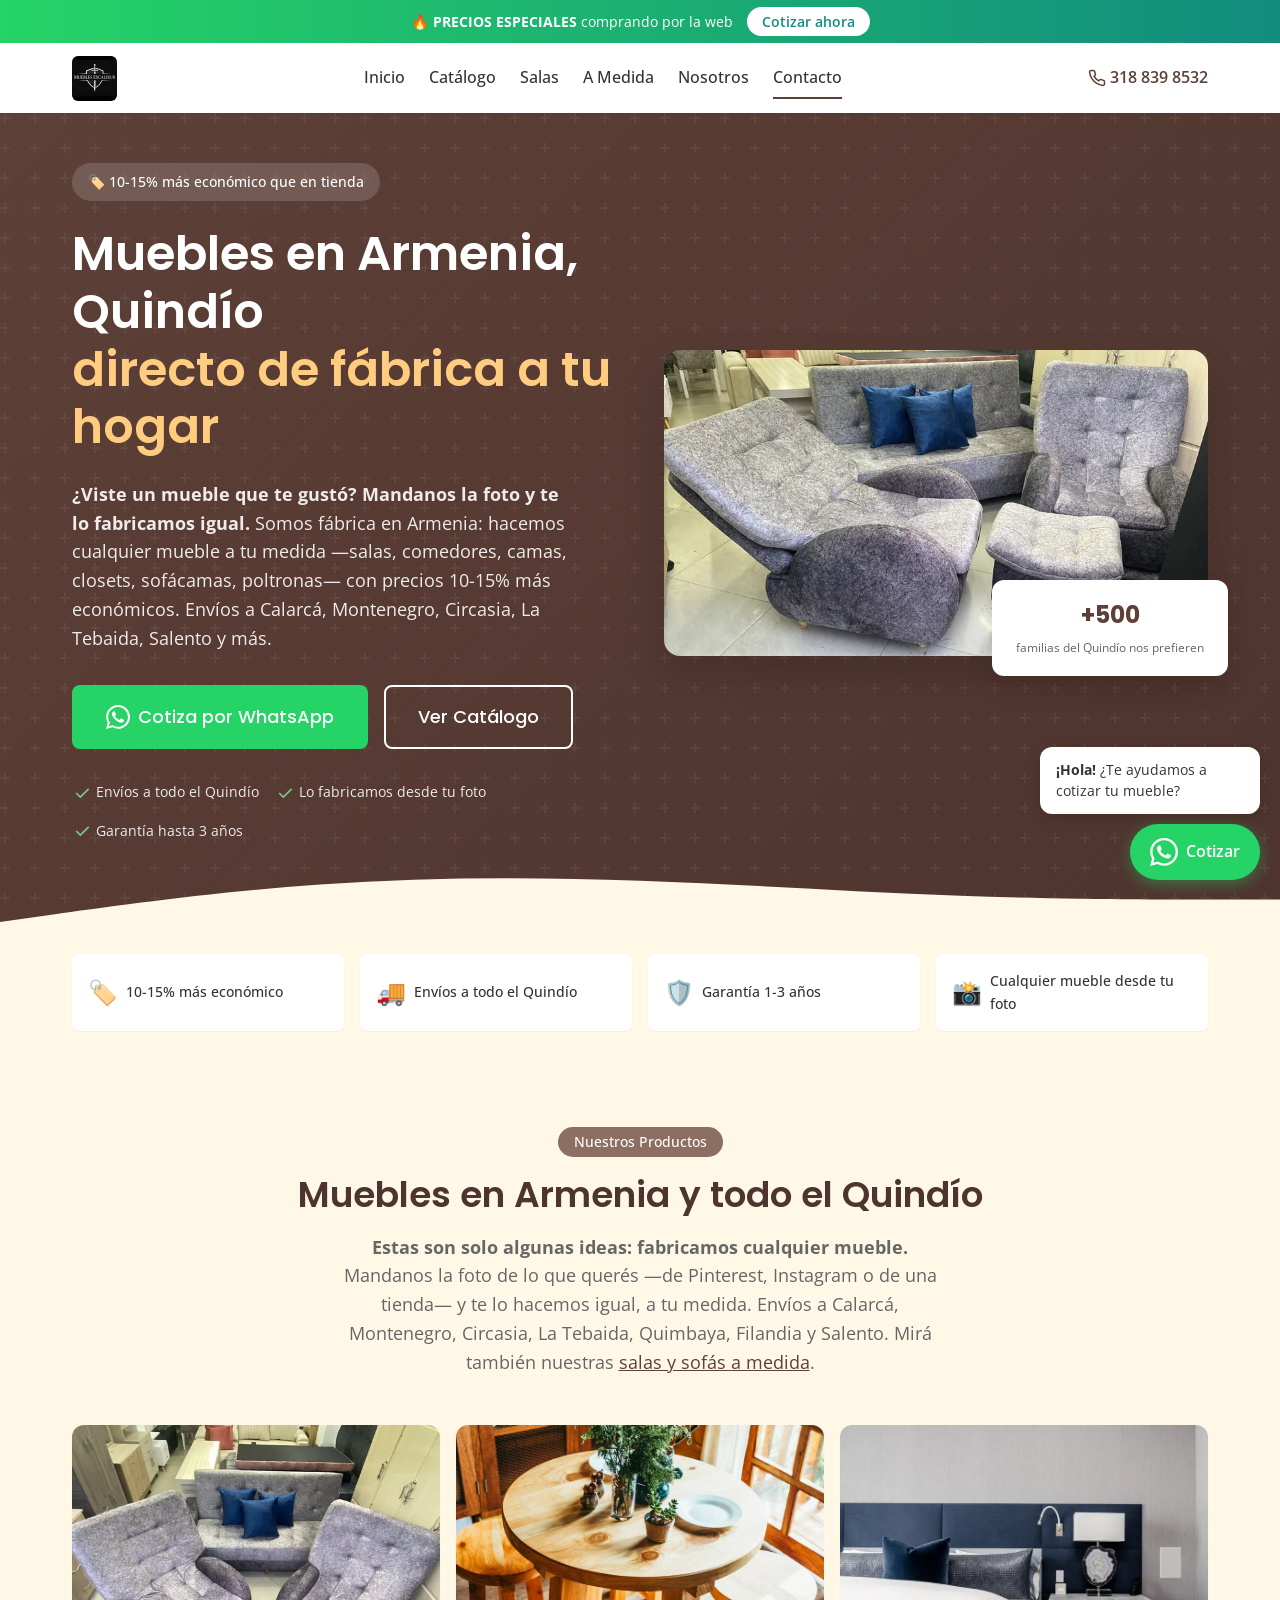
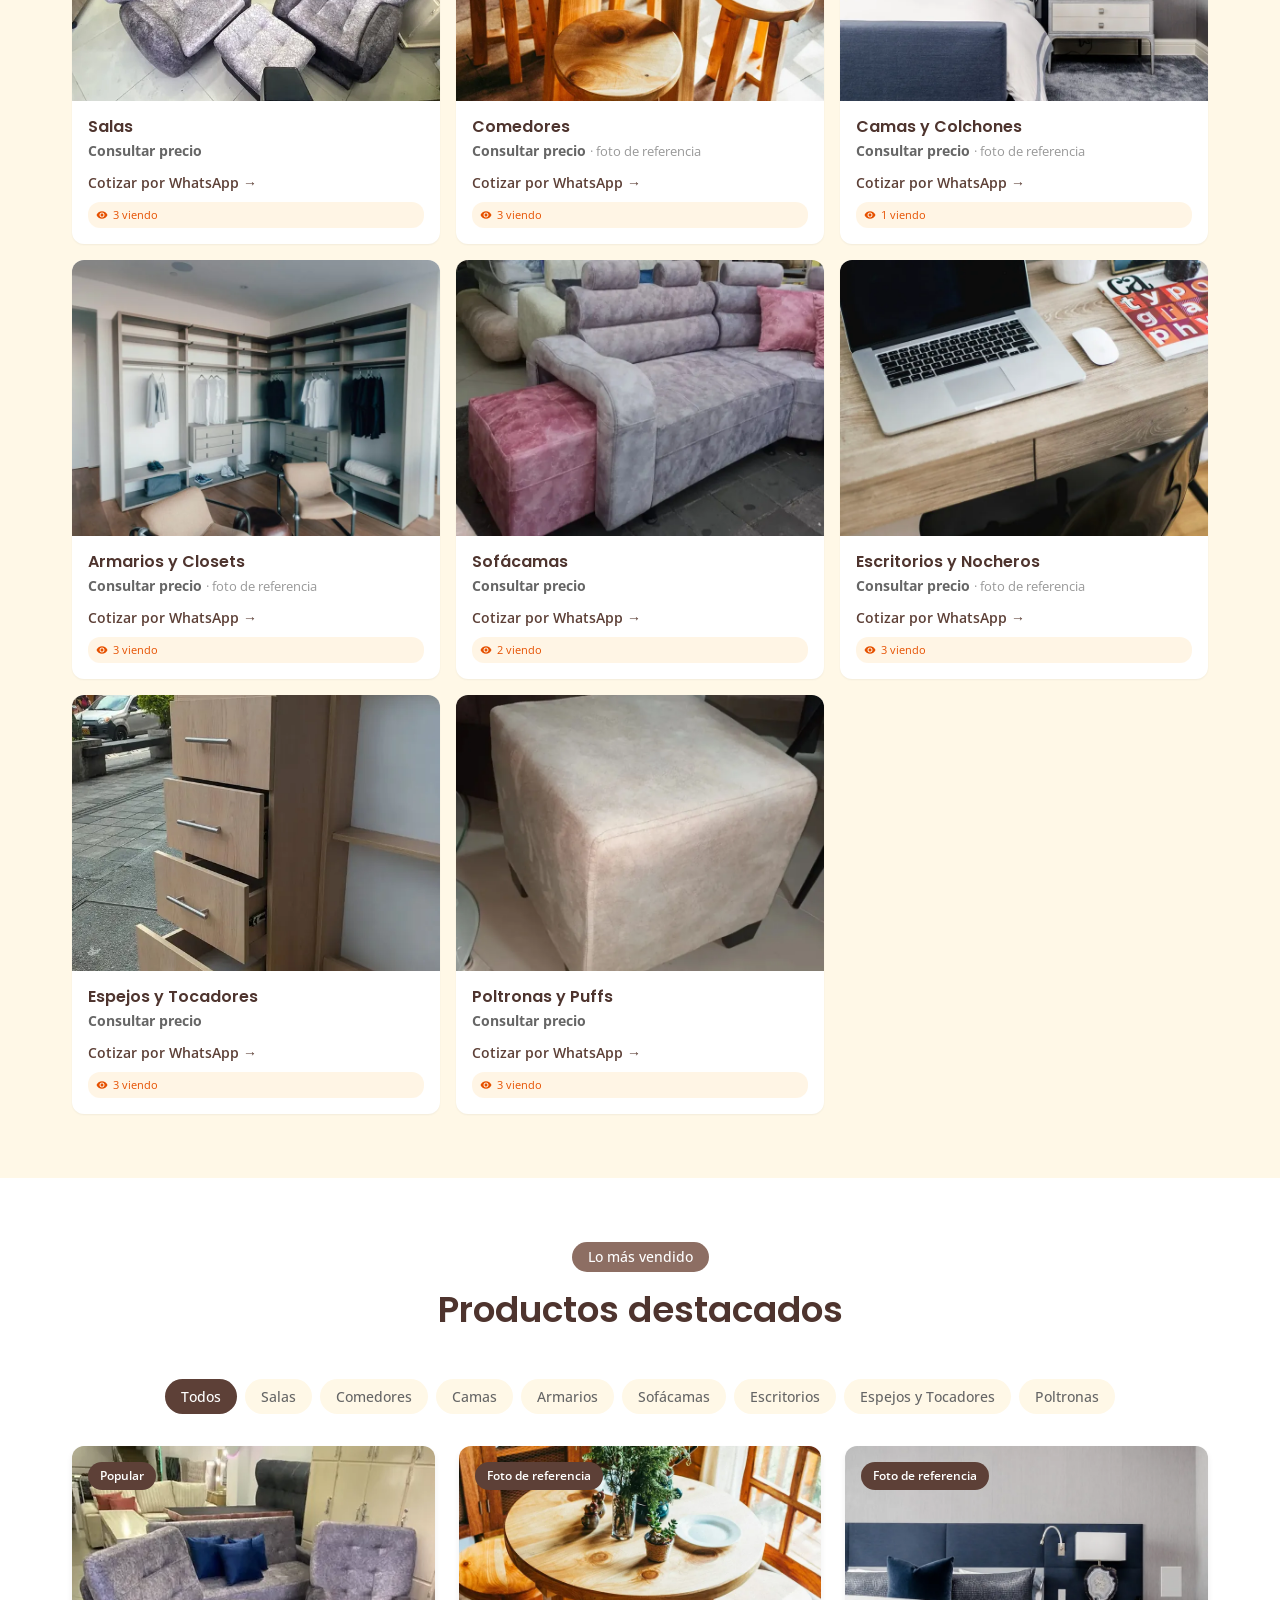
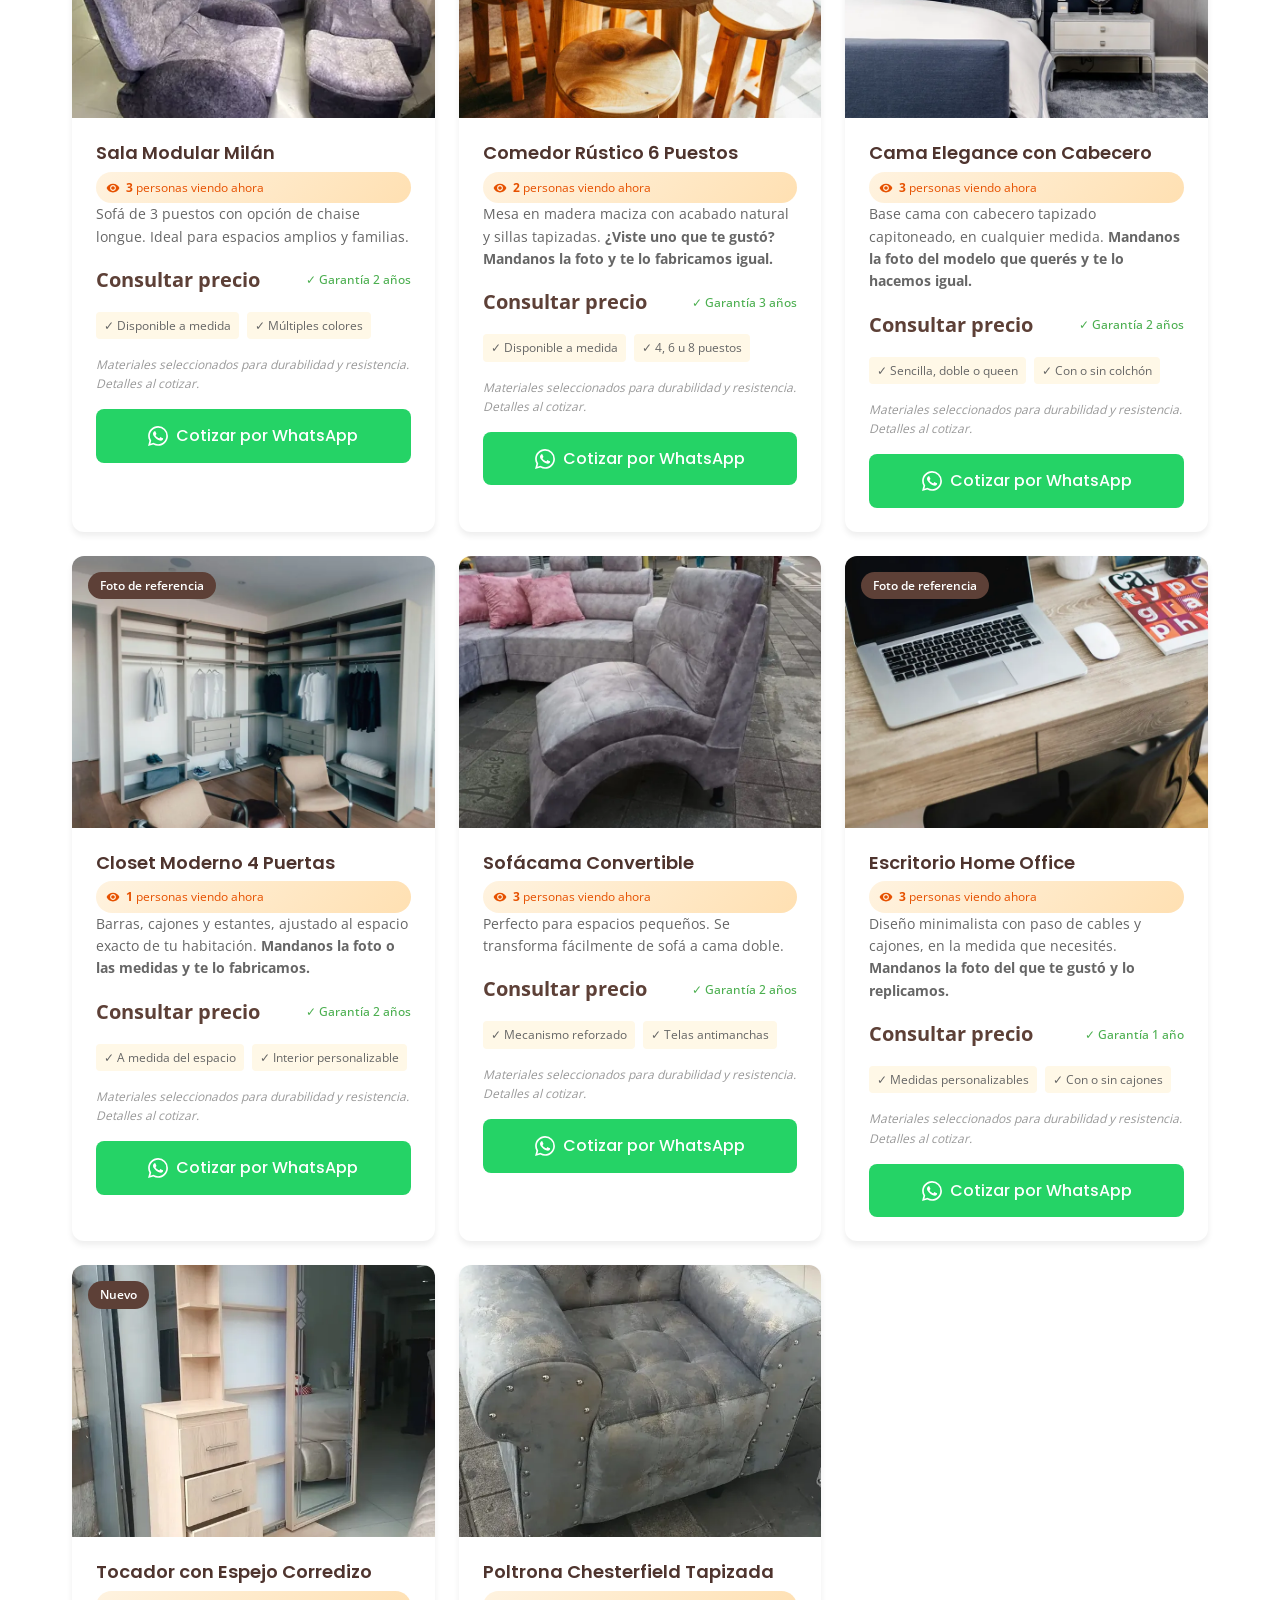
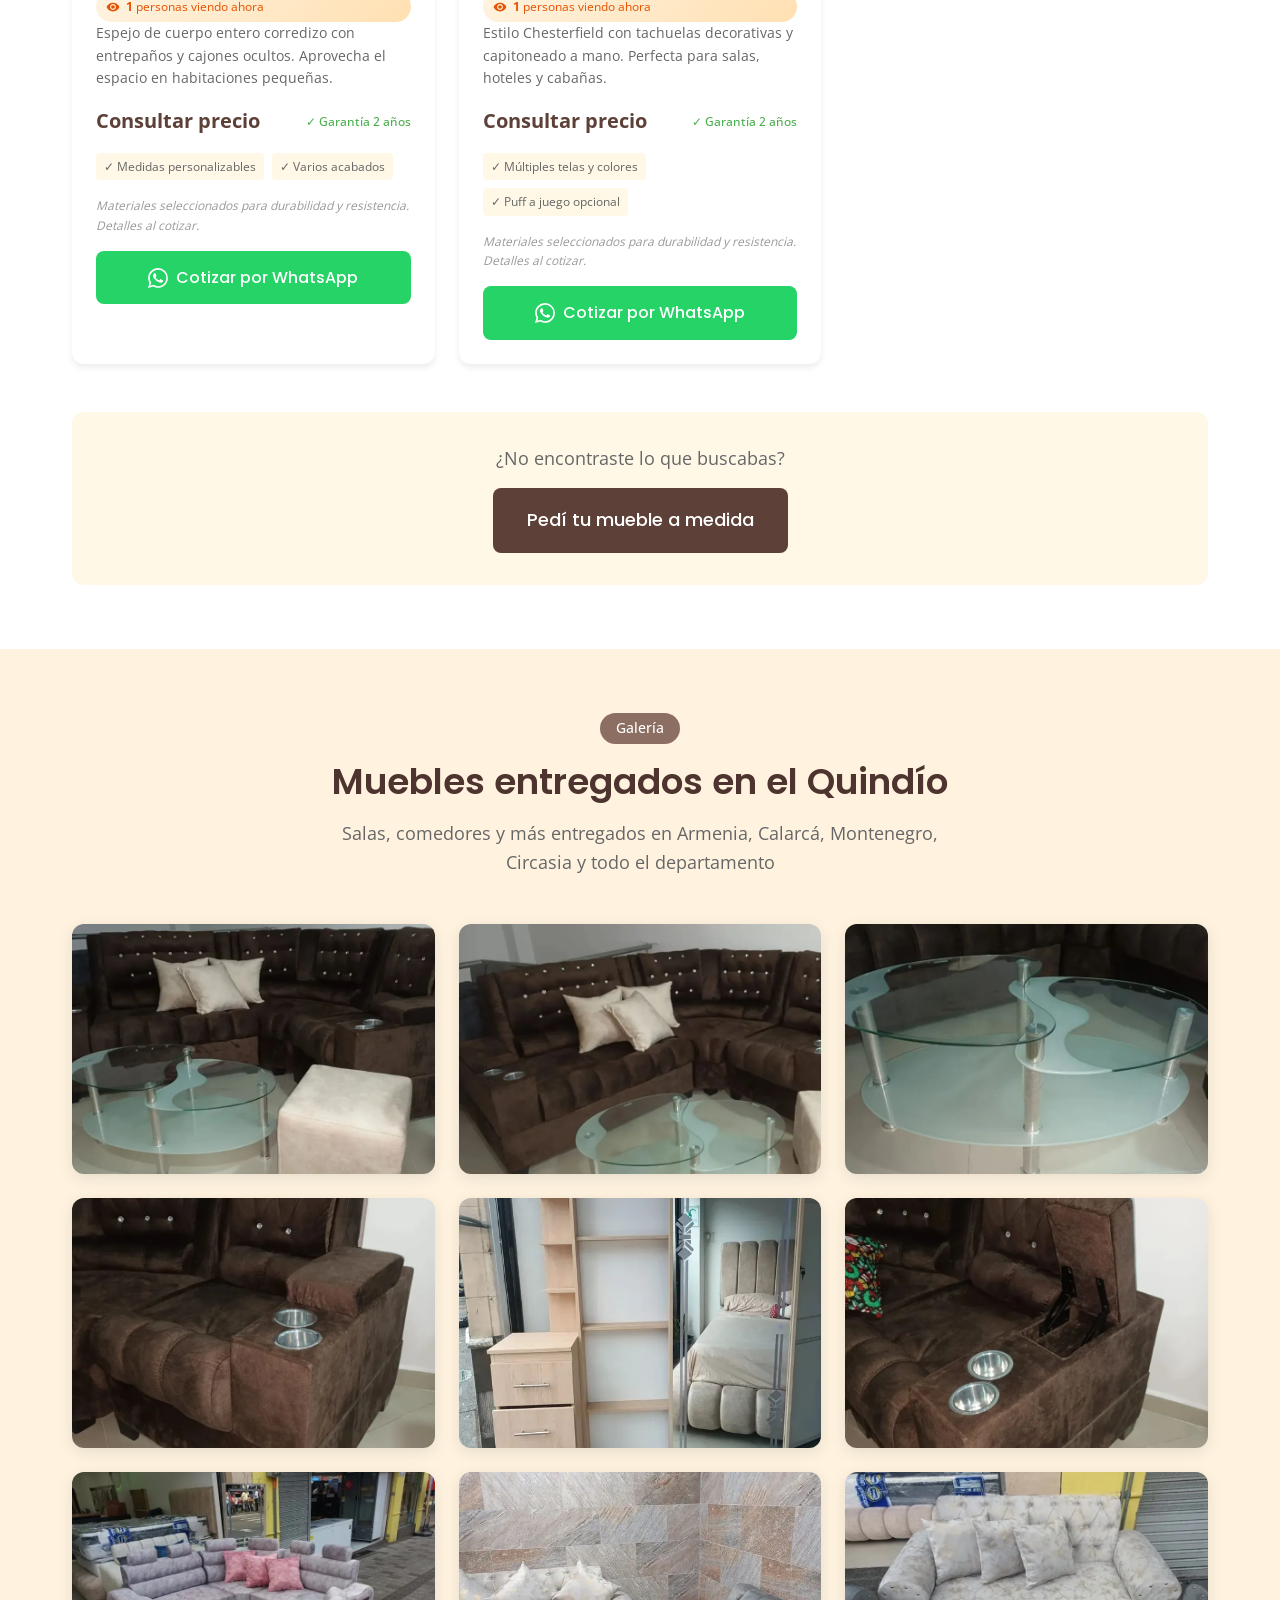
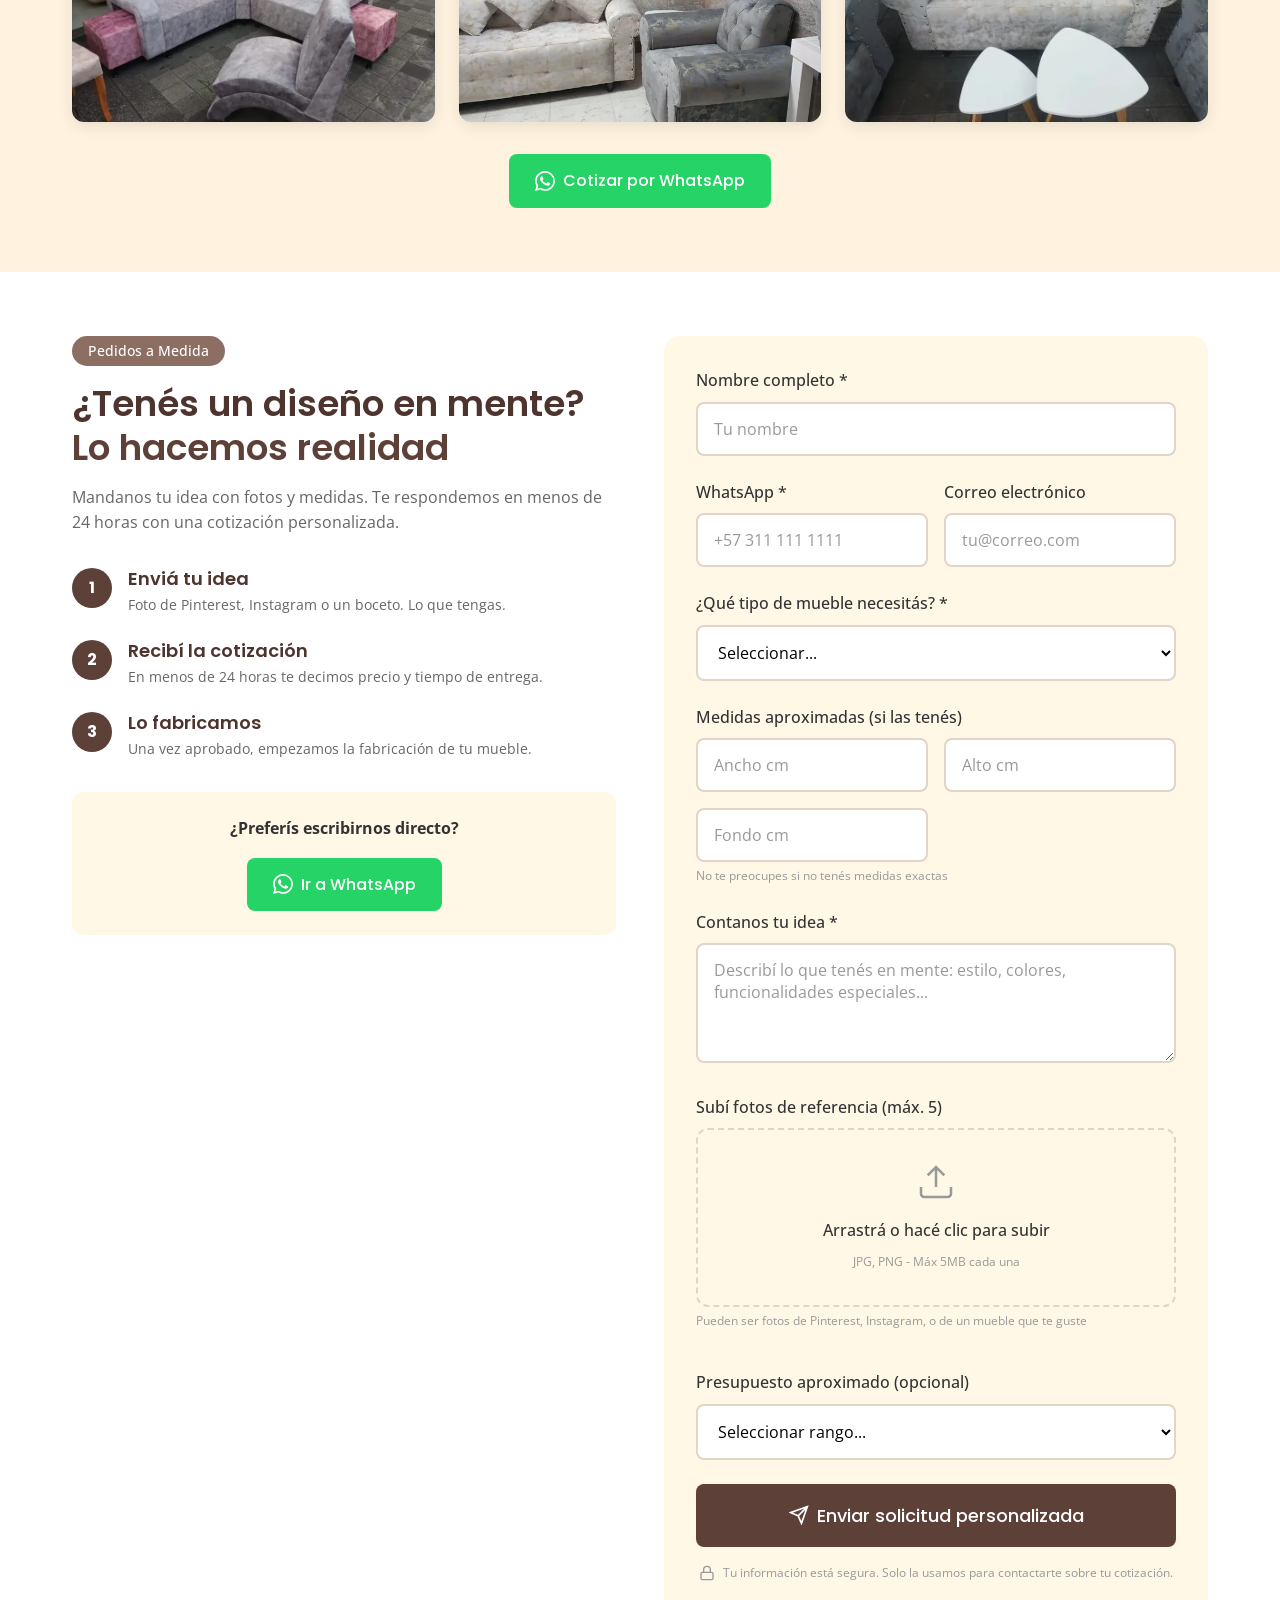
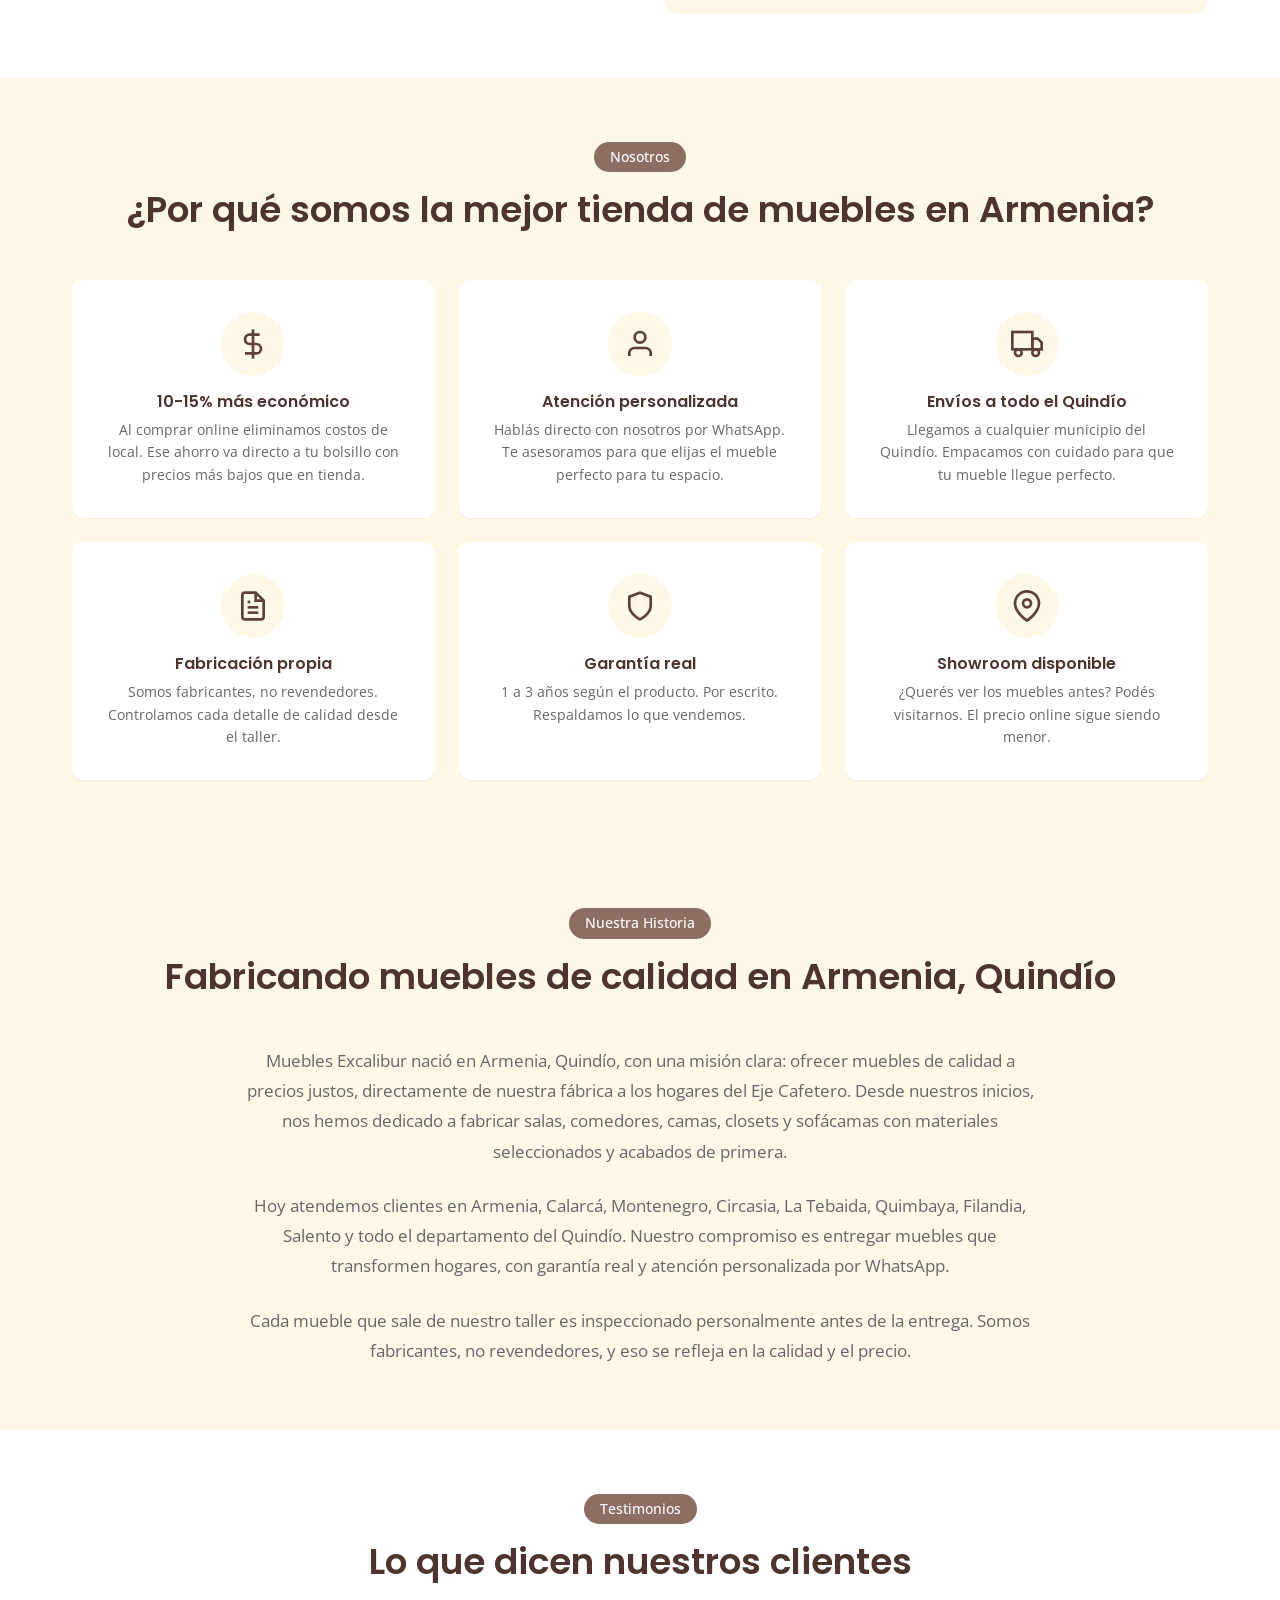
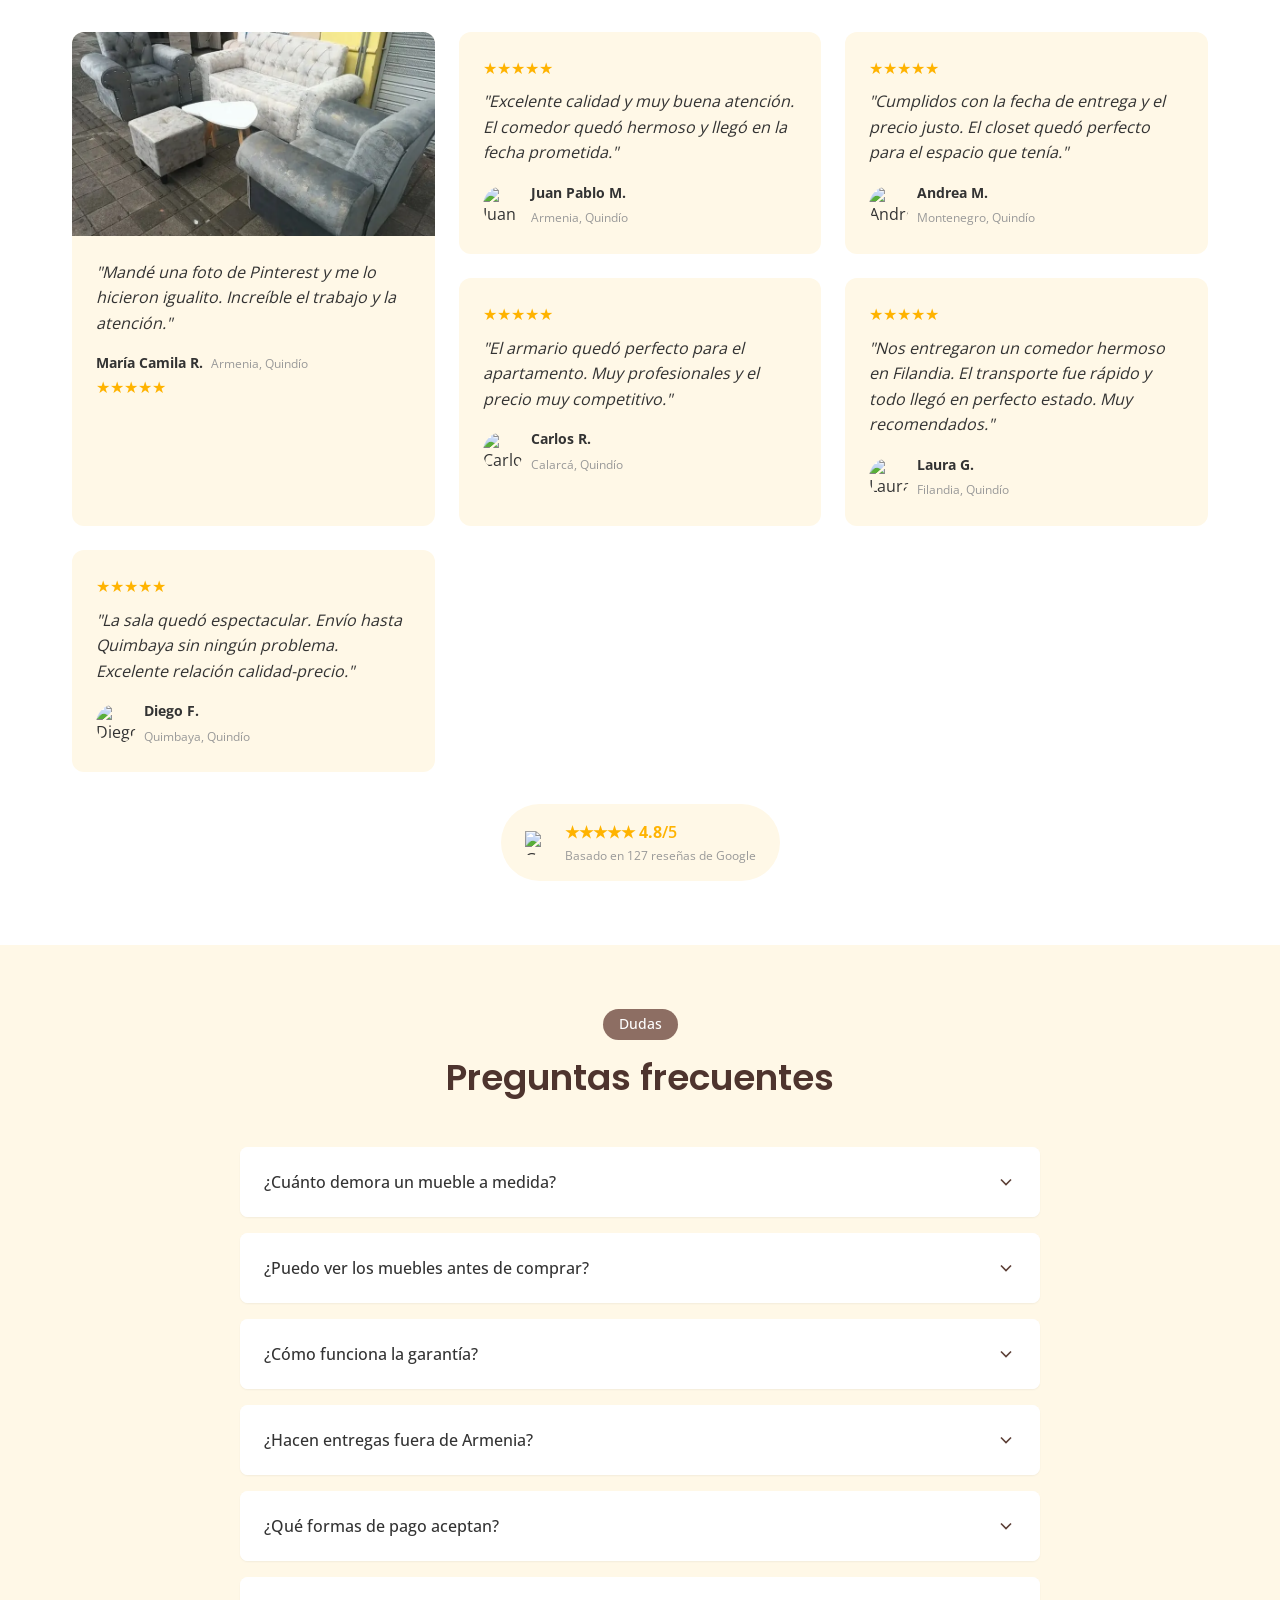
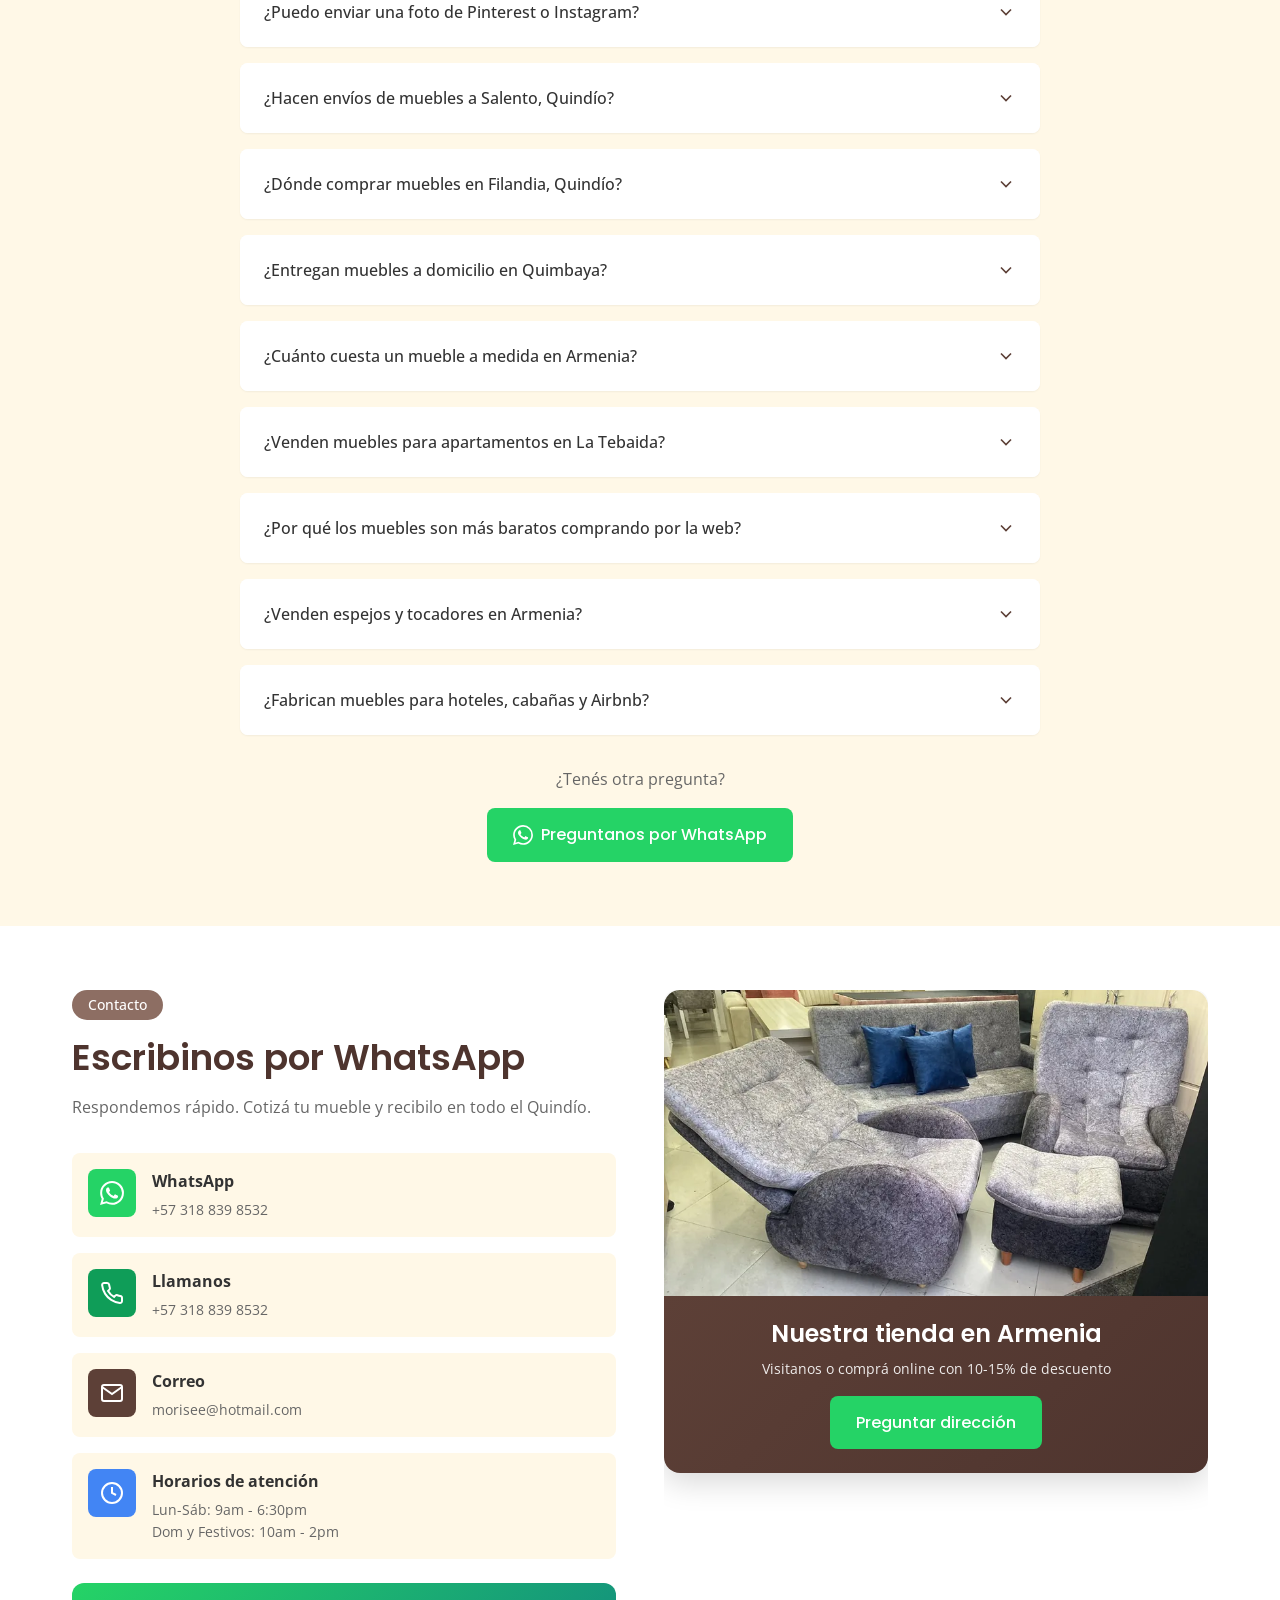
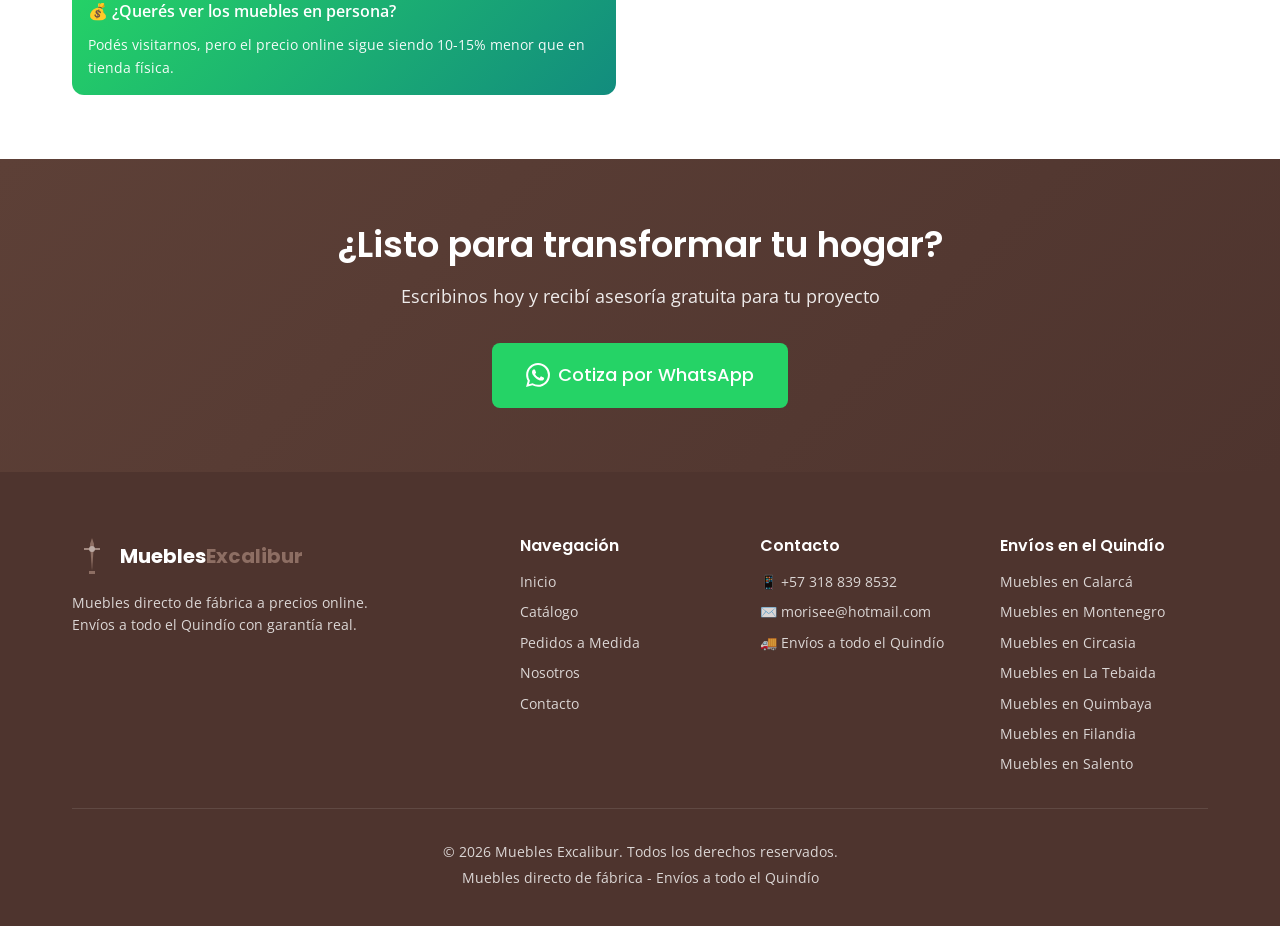
==== commit a792812f: "Trim the page titles that Google was cutting off Revisando lo que Search Console va a reportar apare" ====
--- a/index.html
+++ b/index.html
@@ -19,7 +19,7 @@
     </script>
 
     <!-- SEO Primary Meta Tags -->
-    <title>Muebles Excalibur | Fábrica de Muebles en Armenia, Quindío - 10-15% Más Económico</title>
+    <title>Muebles en Armenia, Quindío | Fábrica Directa, 10-15% Menos</title>
     <meta name="title" content="Muebles Excalibur | Fábrica de Muebles en Armenia, Quindío">
     <meta name="description" content="Mandanos la foto del mueble que querés y te lo fabricamos igual. Fábrica en Armenia, Quindío: salas, comedores, camas, closets a medida. ☎ 318 839 8532">
     <meta name="keywords" content="muebles Armenia, muebles Quindío, fábrica de muebles Armenia, fábrica de muebles Quindío, mueblería Armenia, mueblerías en Armenia Quindío, almacén de muebles Armenia, tienda de muebles Armenia, salas Armenia, comedores Armenia, camas Armenia, closets Armenia, sofácamas Quindío, muebles baratos Quindío, muebles económicos Armenia, muebles a medida Armenia, comprar muebles online Armenia, muebles Salento, muebles Filandia, muebles Calarcá, muebles Montenegro, muebles Circasia, muebles La Tebaida, muebles Quimbaya, muebles Eje Cafetero, espejos Armenia, tocadores Armenia, poltronas Armenia, sillones Armenia, puffs Armenia, muebles para hoteles Quindío, muebles para cabañas Salento, muebles para Airbnb Eje Cafetero, Muebles Excalibur">
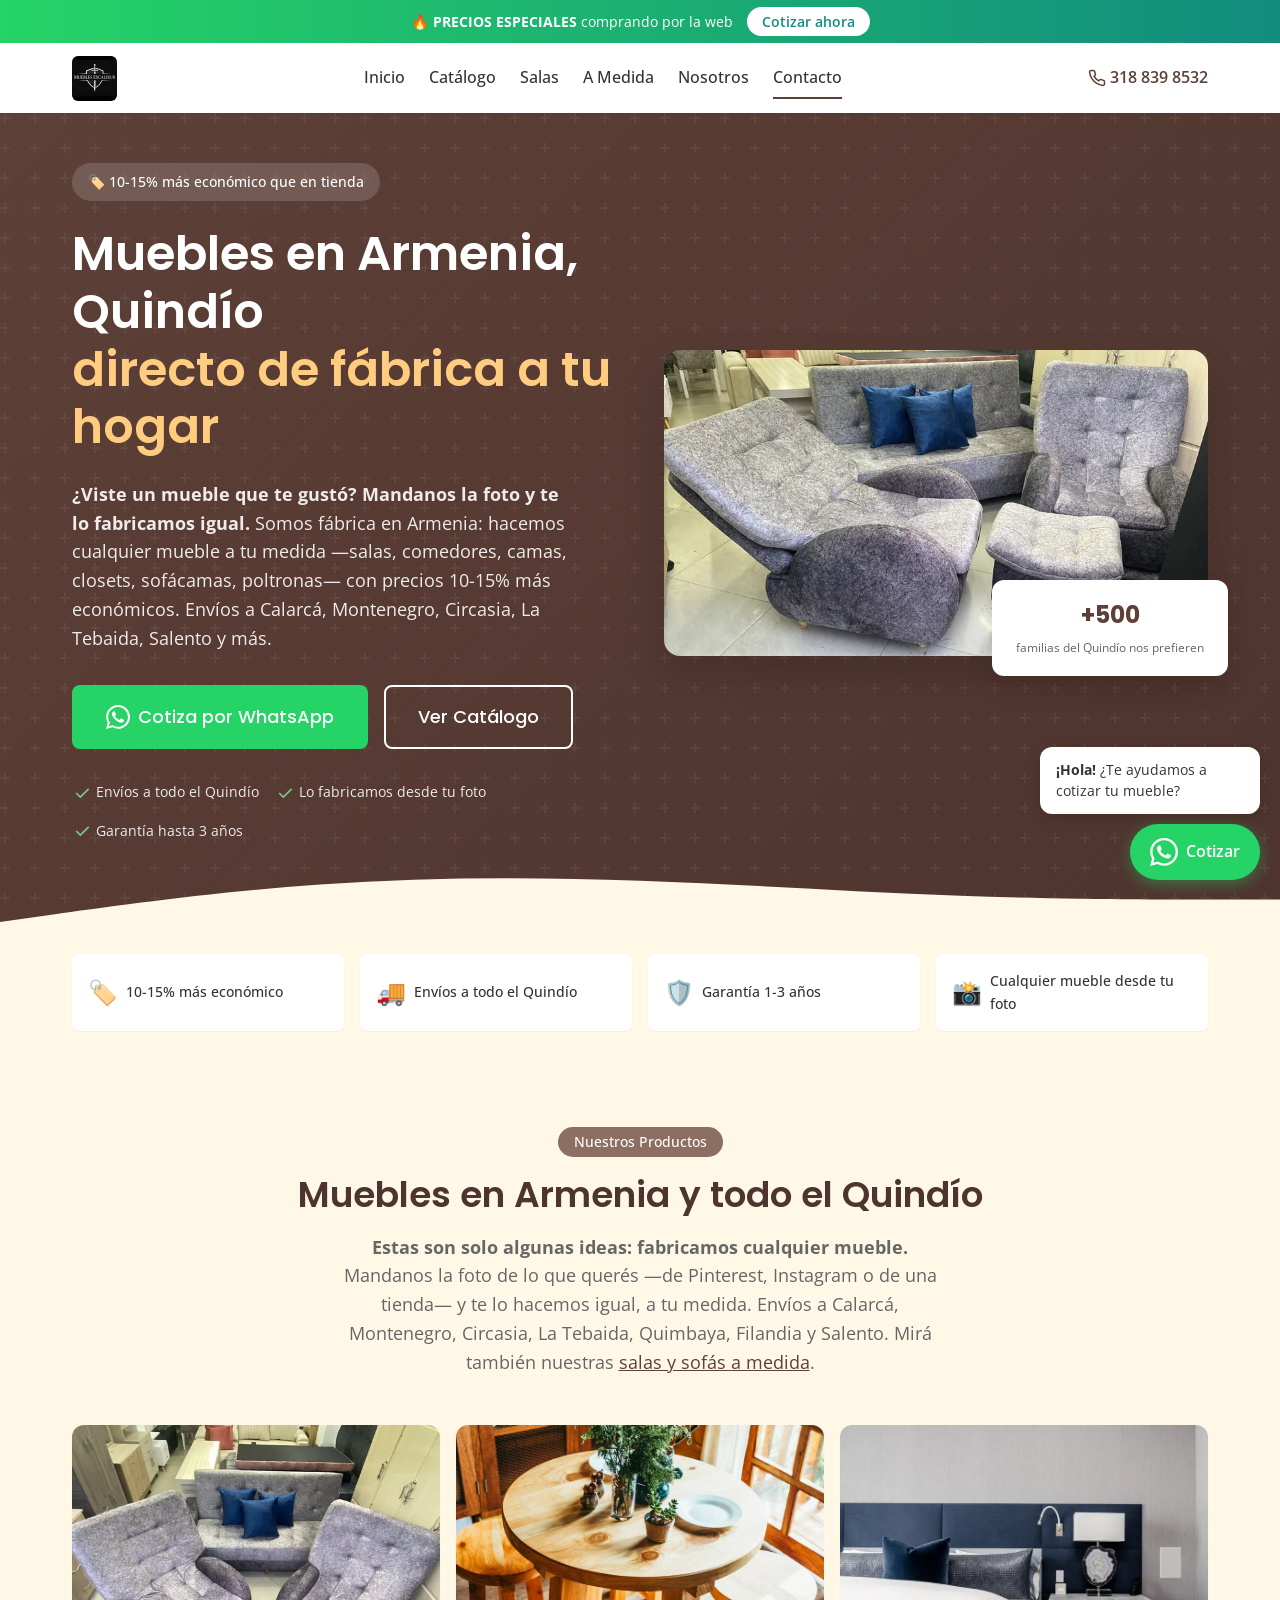
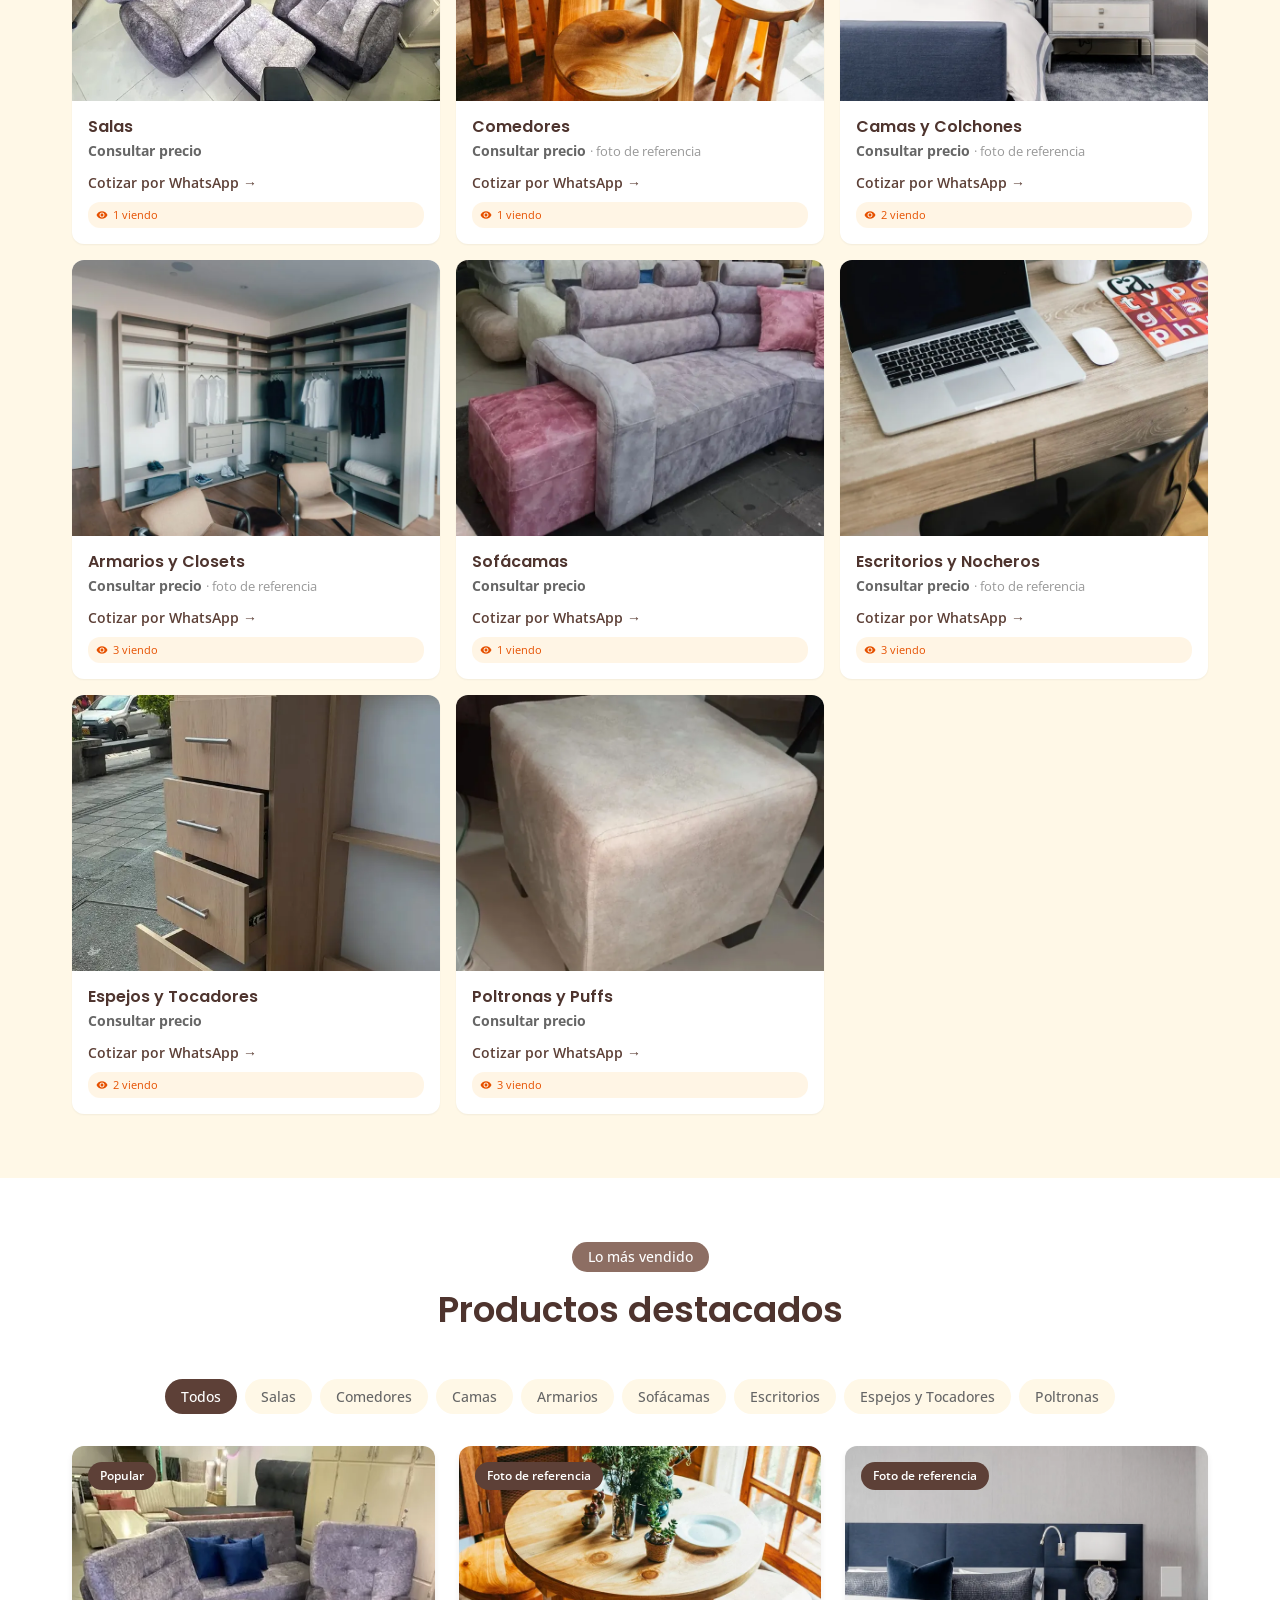
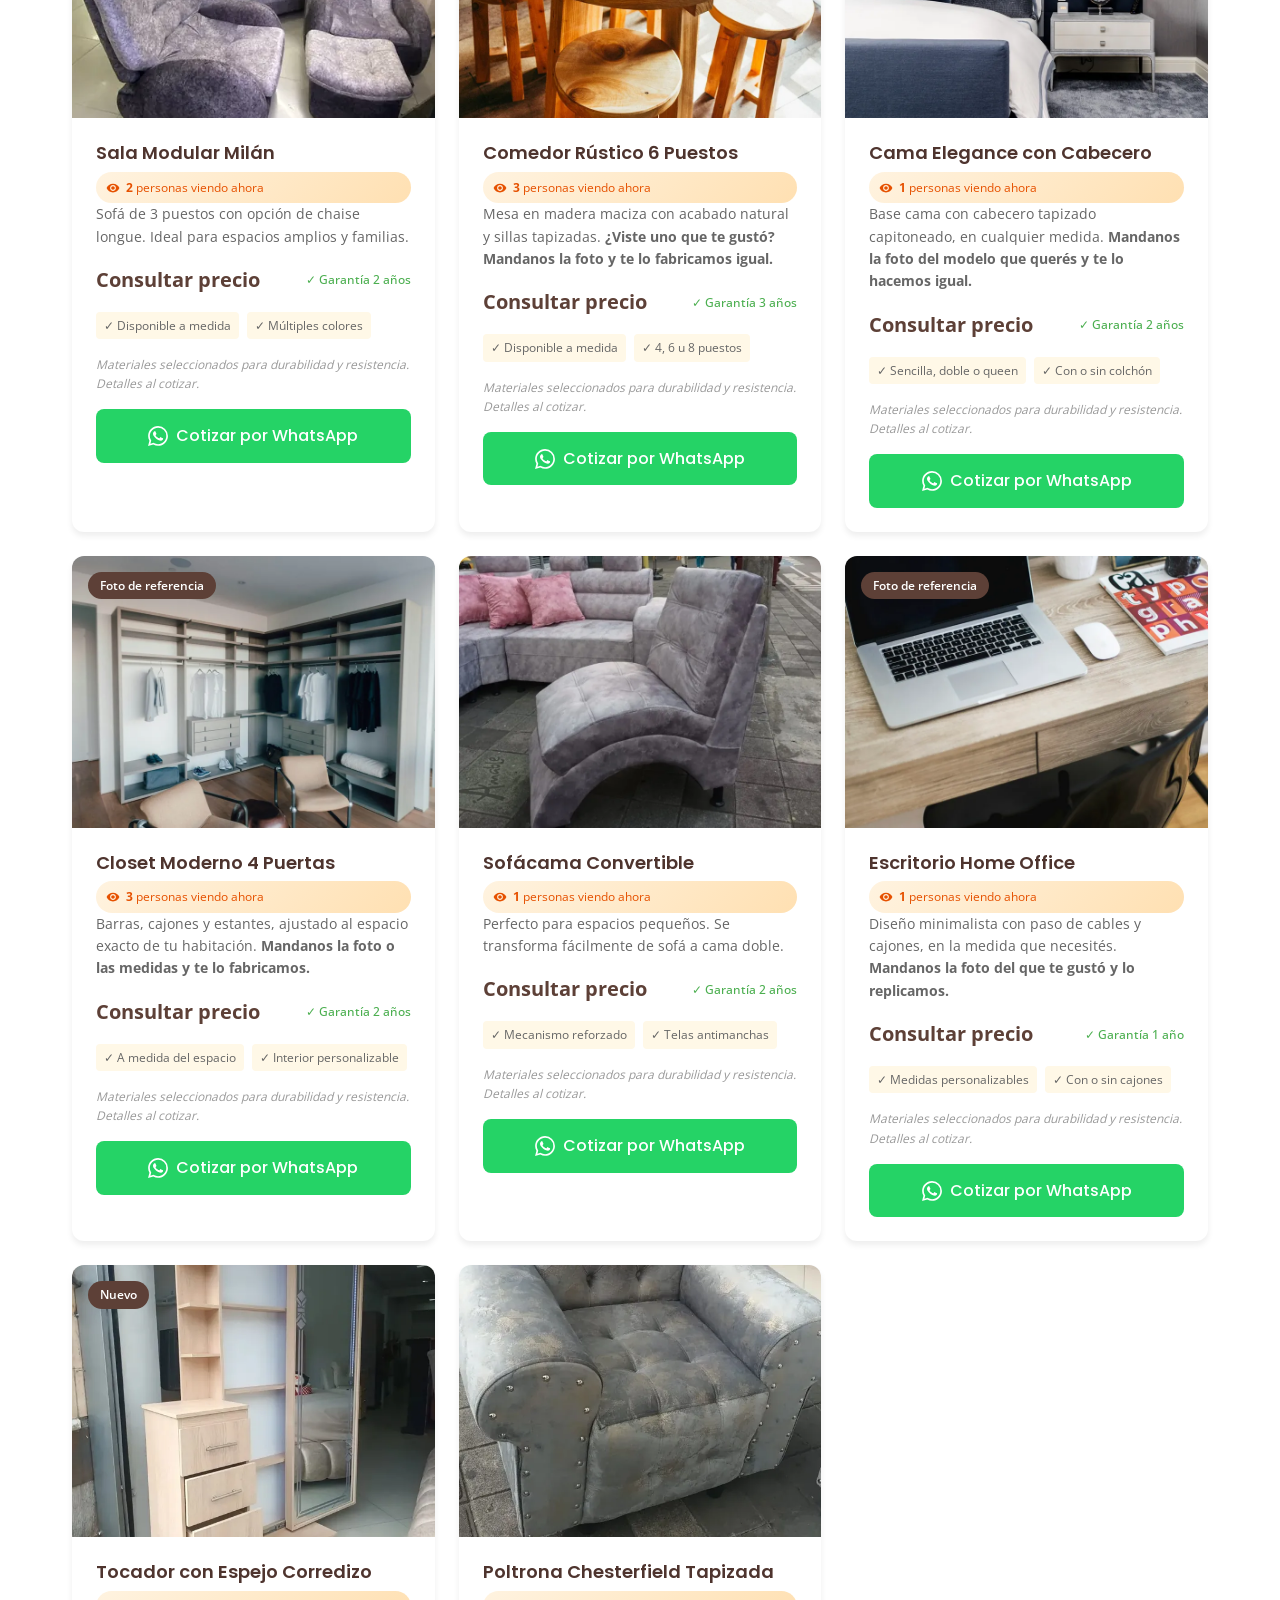
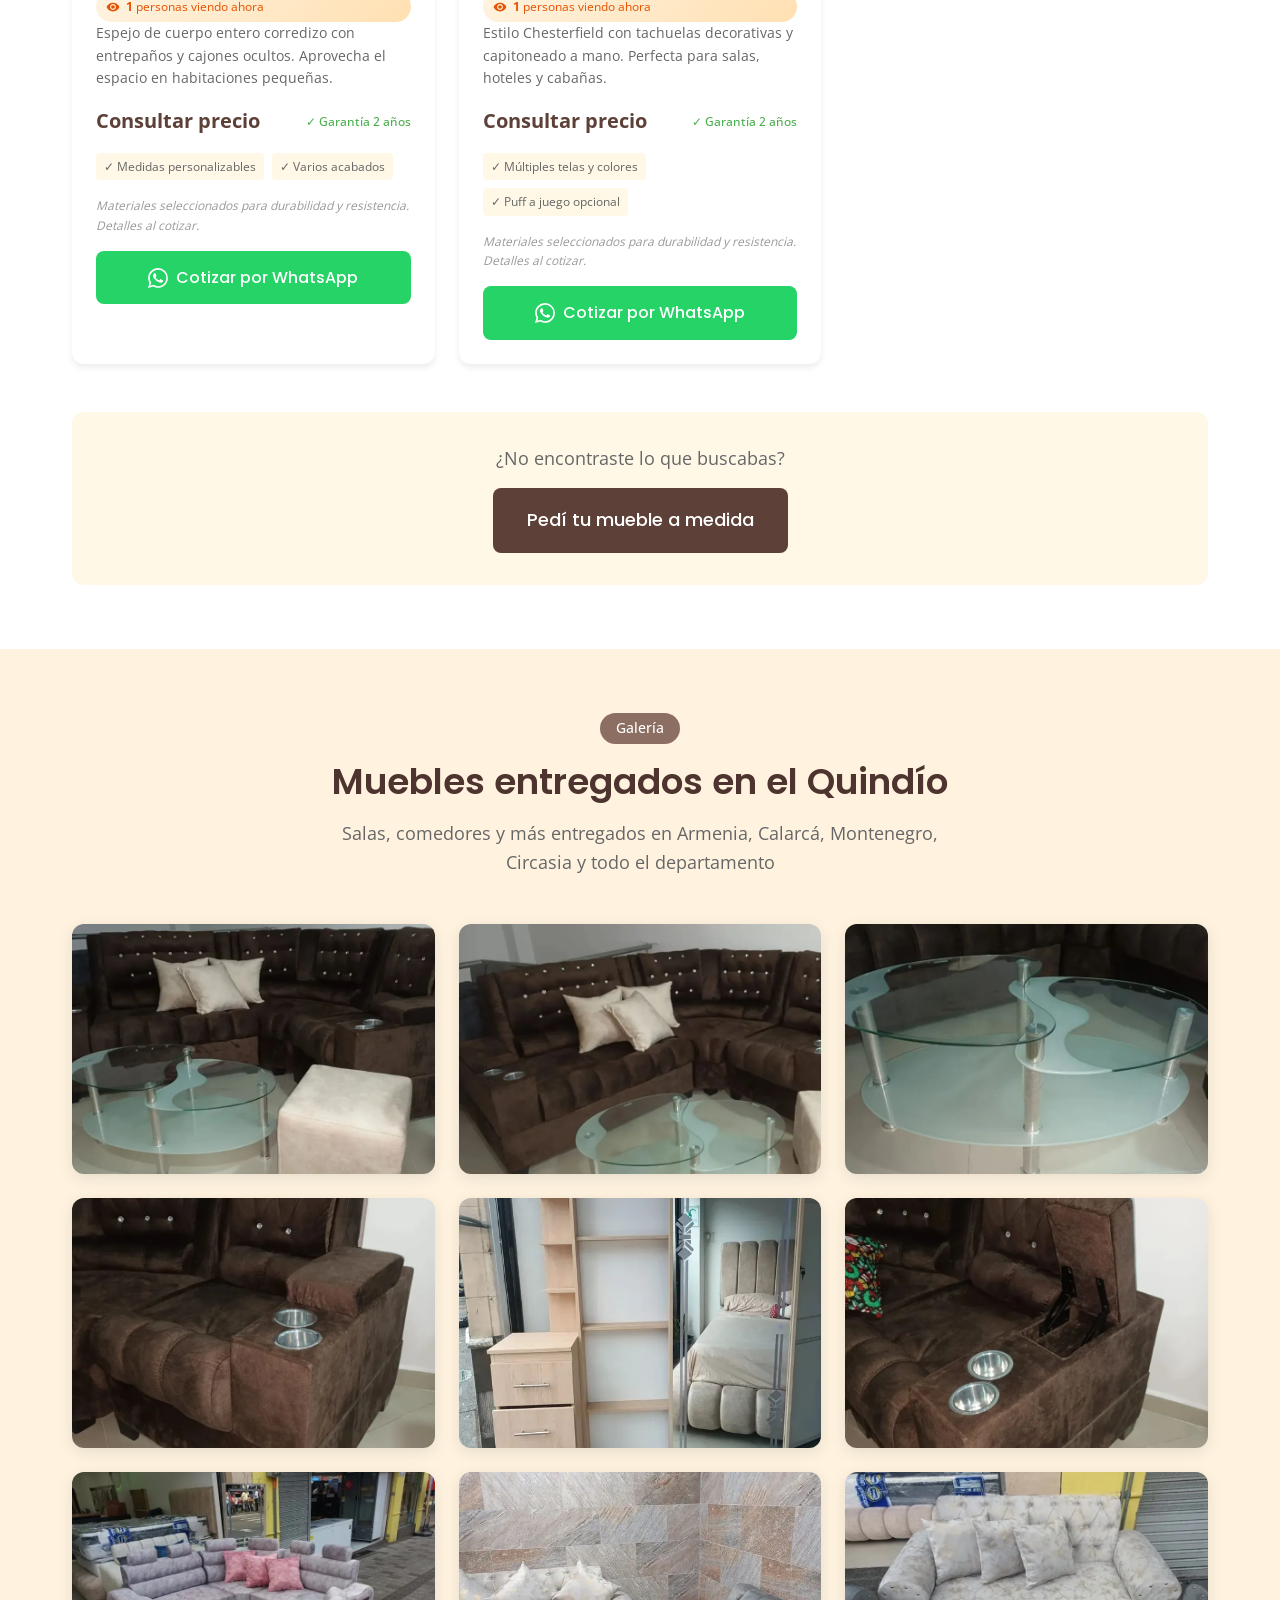
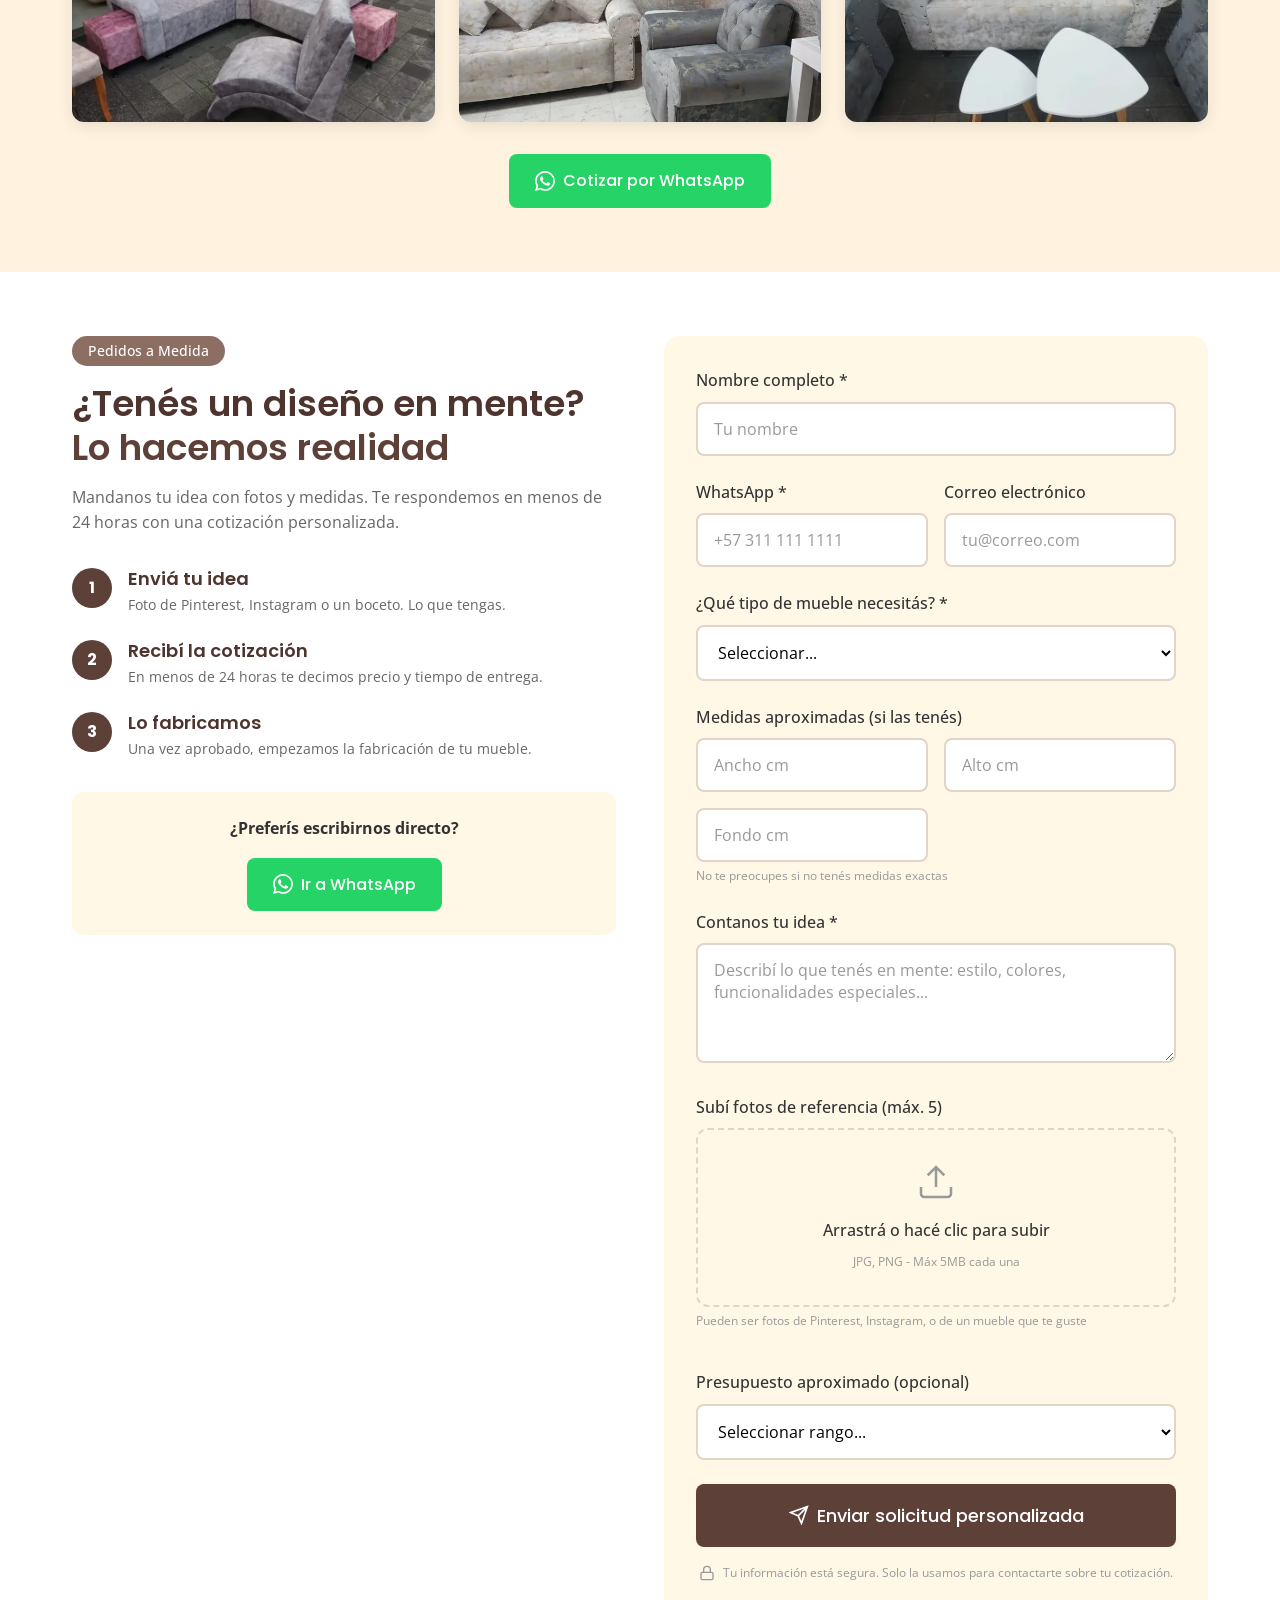
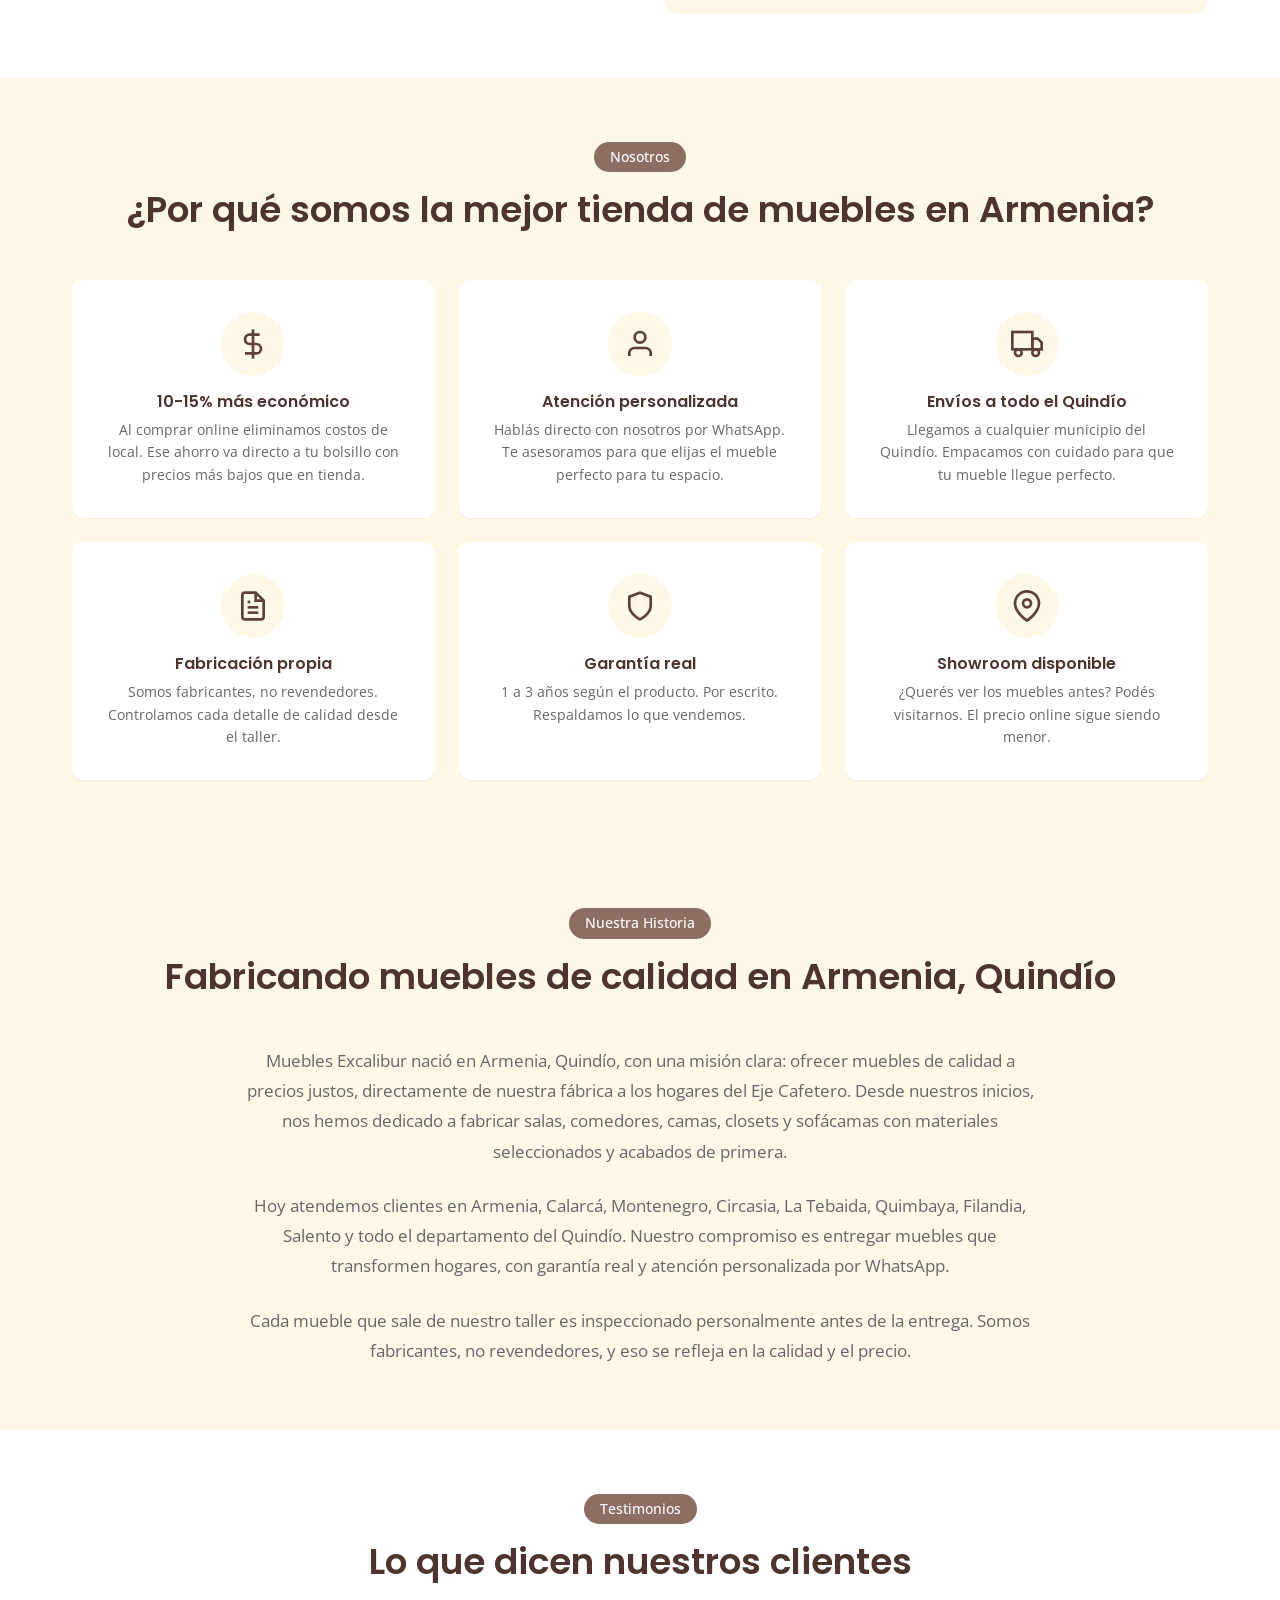
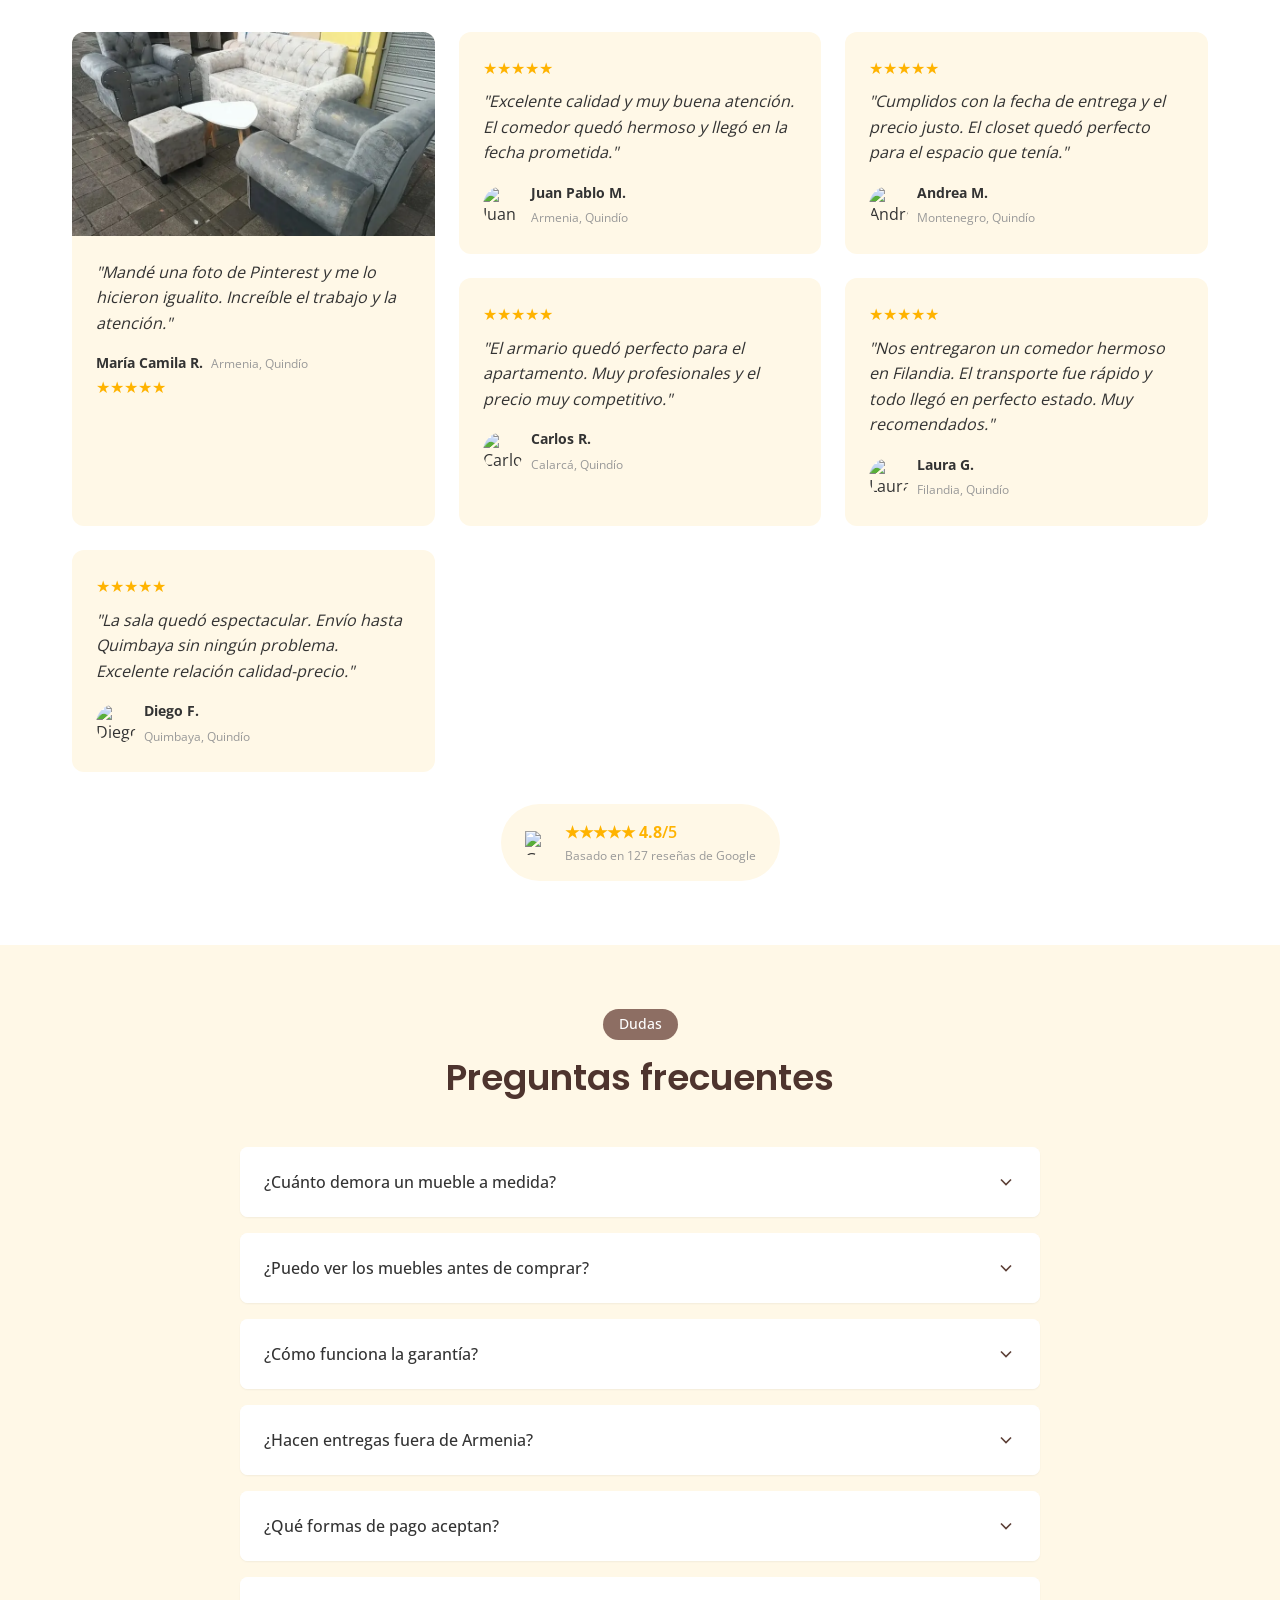
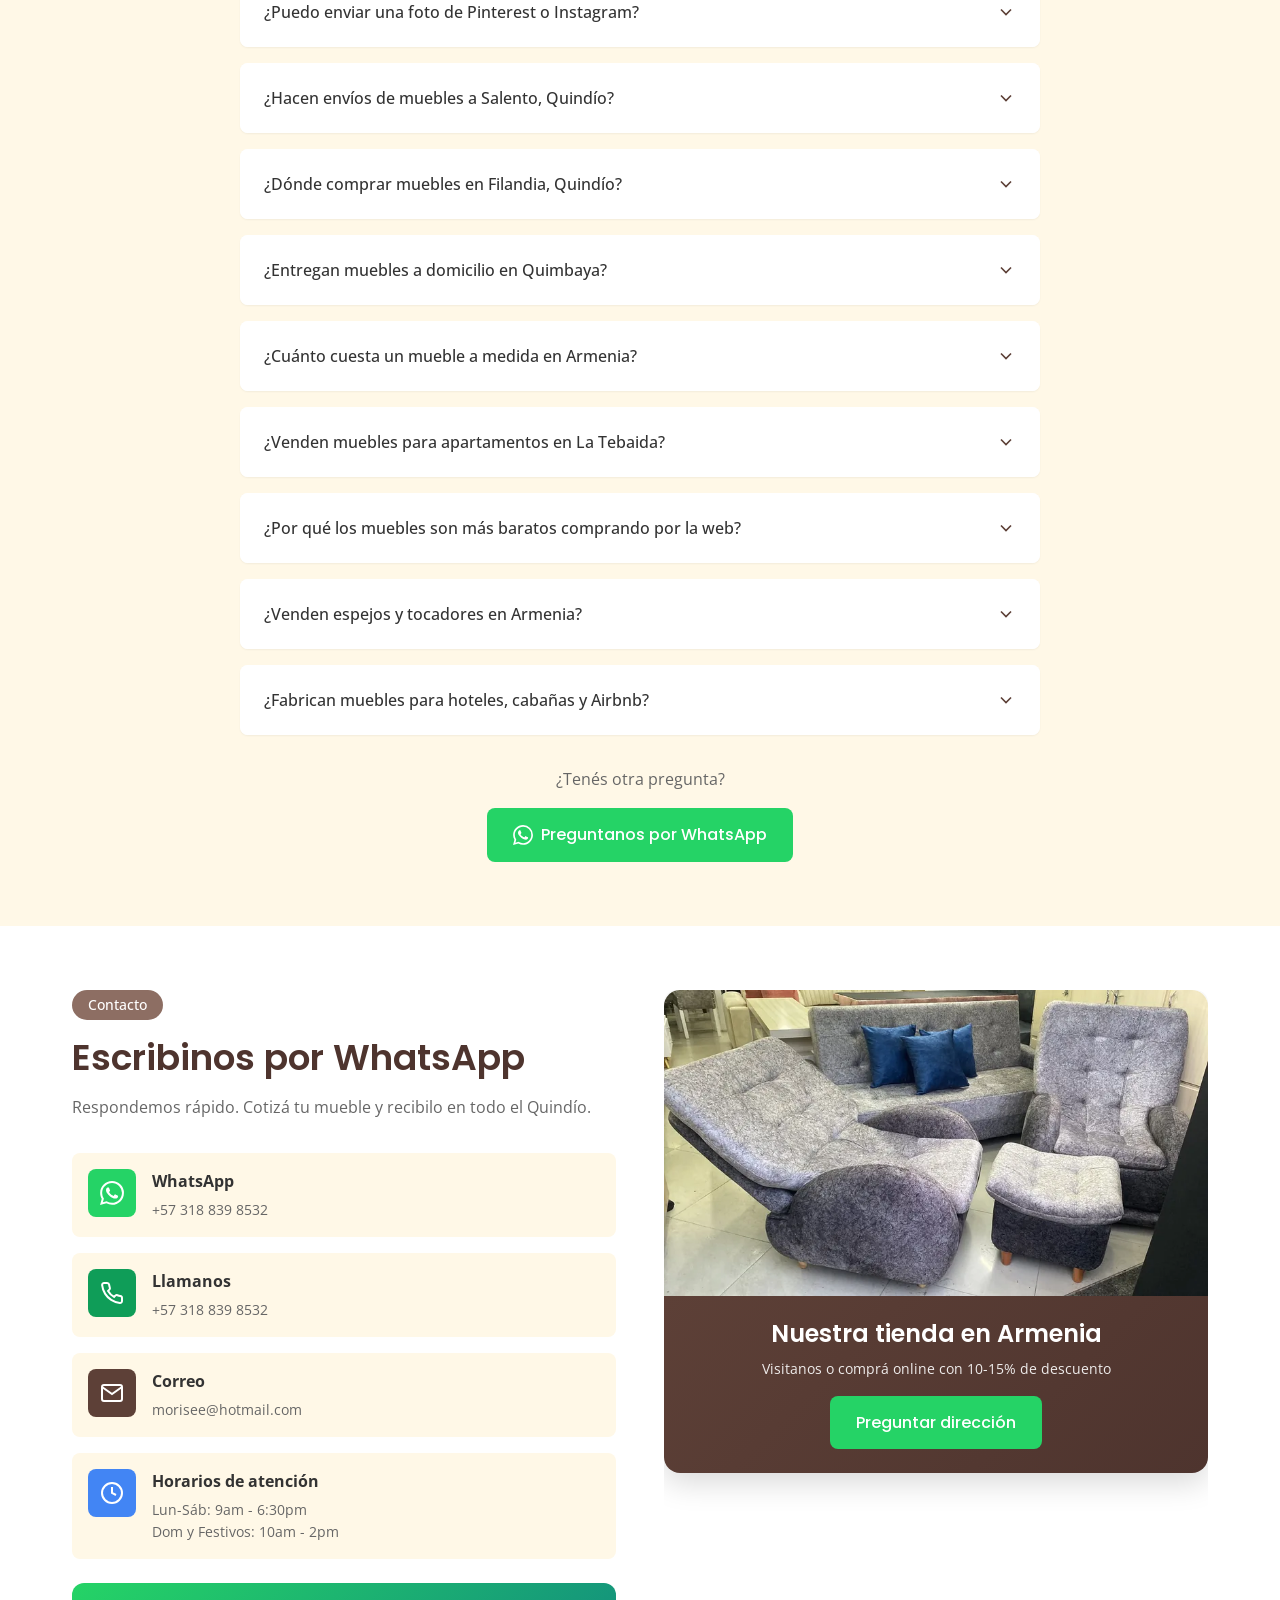
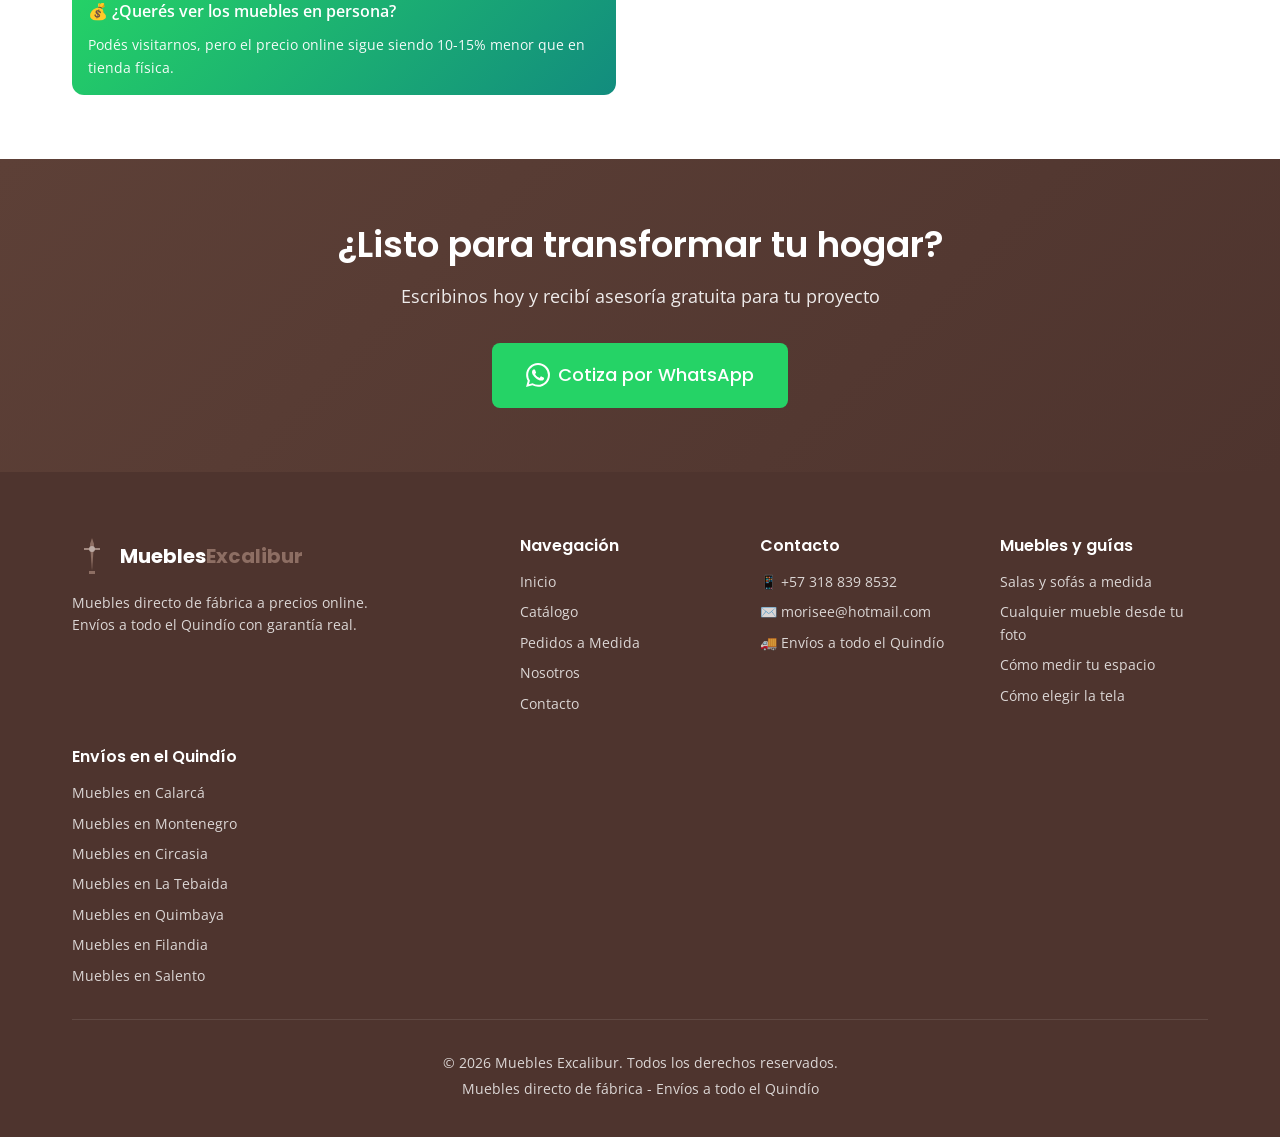
==== commit 986e1daf: "Point the footer at the real pages instead of anchors El pie enlazaba "Pedidos a Medida" a #medida, " ====
--- a/index.html
+++ b/index.html
@@ -1827,7 +1827,7 @@
                     <nav>
                         <a href="#inicio">Inicio</a>
                         <a href="#catalogo">Catálogo</a>
-                        <a href="#medida">Pedidos a Medida</a>
+                        <a href="muebles-a-medida.html">Pedidos a Medida</a>
                         <a href="#nosotros">Nosotros</a>
                         <a href="#contacto">Contacto</a>
                     </nav>
@@ -1839,6 +1839,16 @@
                     <p>✉️ morisee@hotmail.com</p>
                     <p>🚚 Envíos a todo el Quindío</p>
                 </div>
+                <div class="footer-nav">
+                    <h3>Muebles y guías</h3>
+                    <nav>
+                        <a href="salas-y-sofas-a-medida.html">Salas y sofás a medida</a>
+                        <a href="muebles-a-medida.html">Cualquier mueble desde tu foto</a>
+                        <a href="como-medir-espacio-mueble.html">Cómo medir tu espacio</a>
+                        <a href="como-elegir-tela-sofa.html">Cómo elegir la tela</a>
+                    </nav>
+                </div>
+
 
                 <div class="footer-nav">
                     <h3>Envíos en el Quindío</h3>
